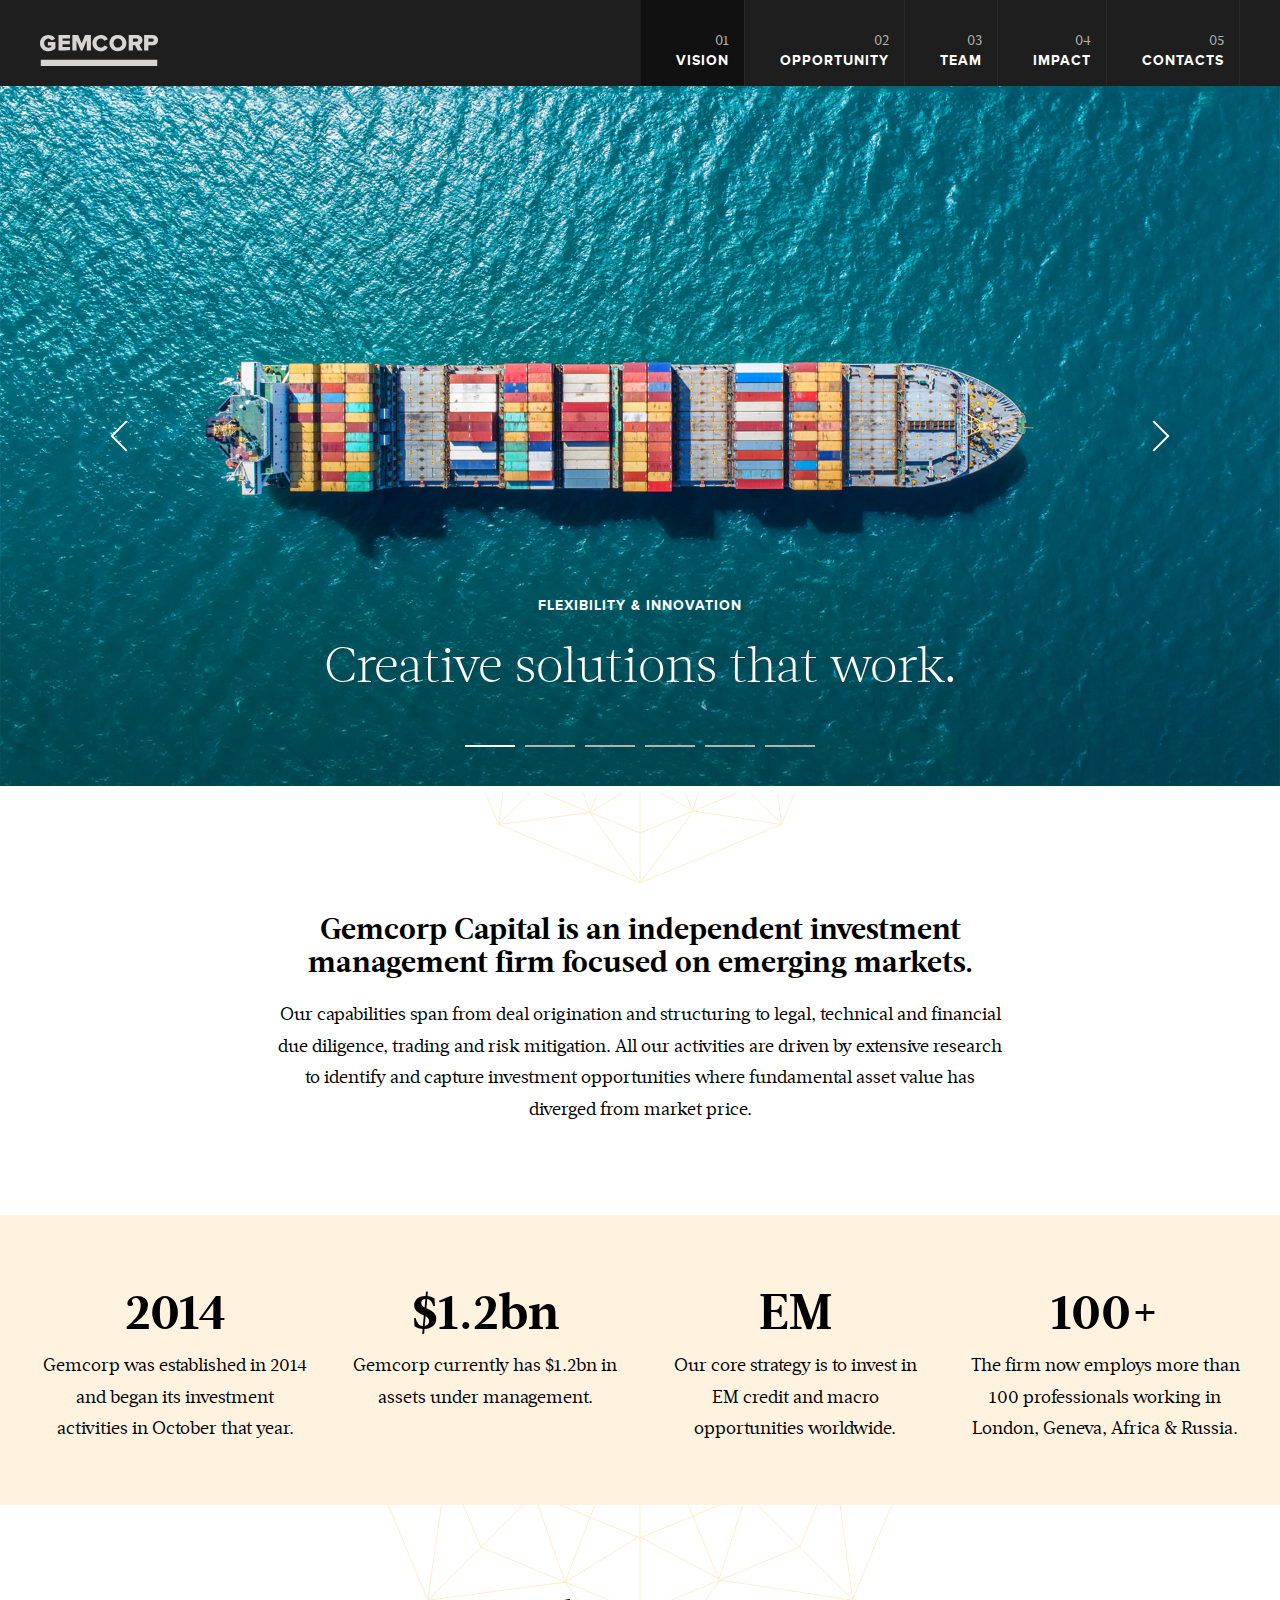
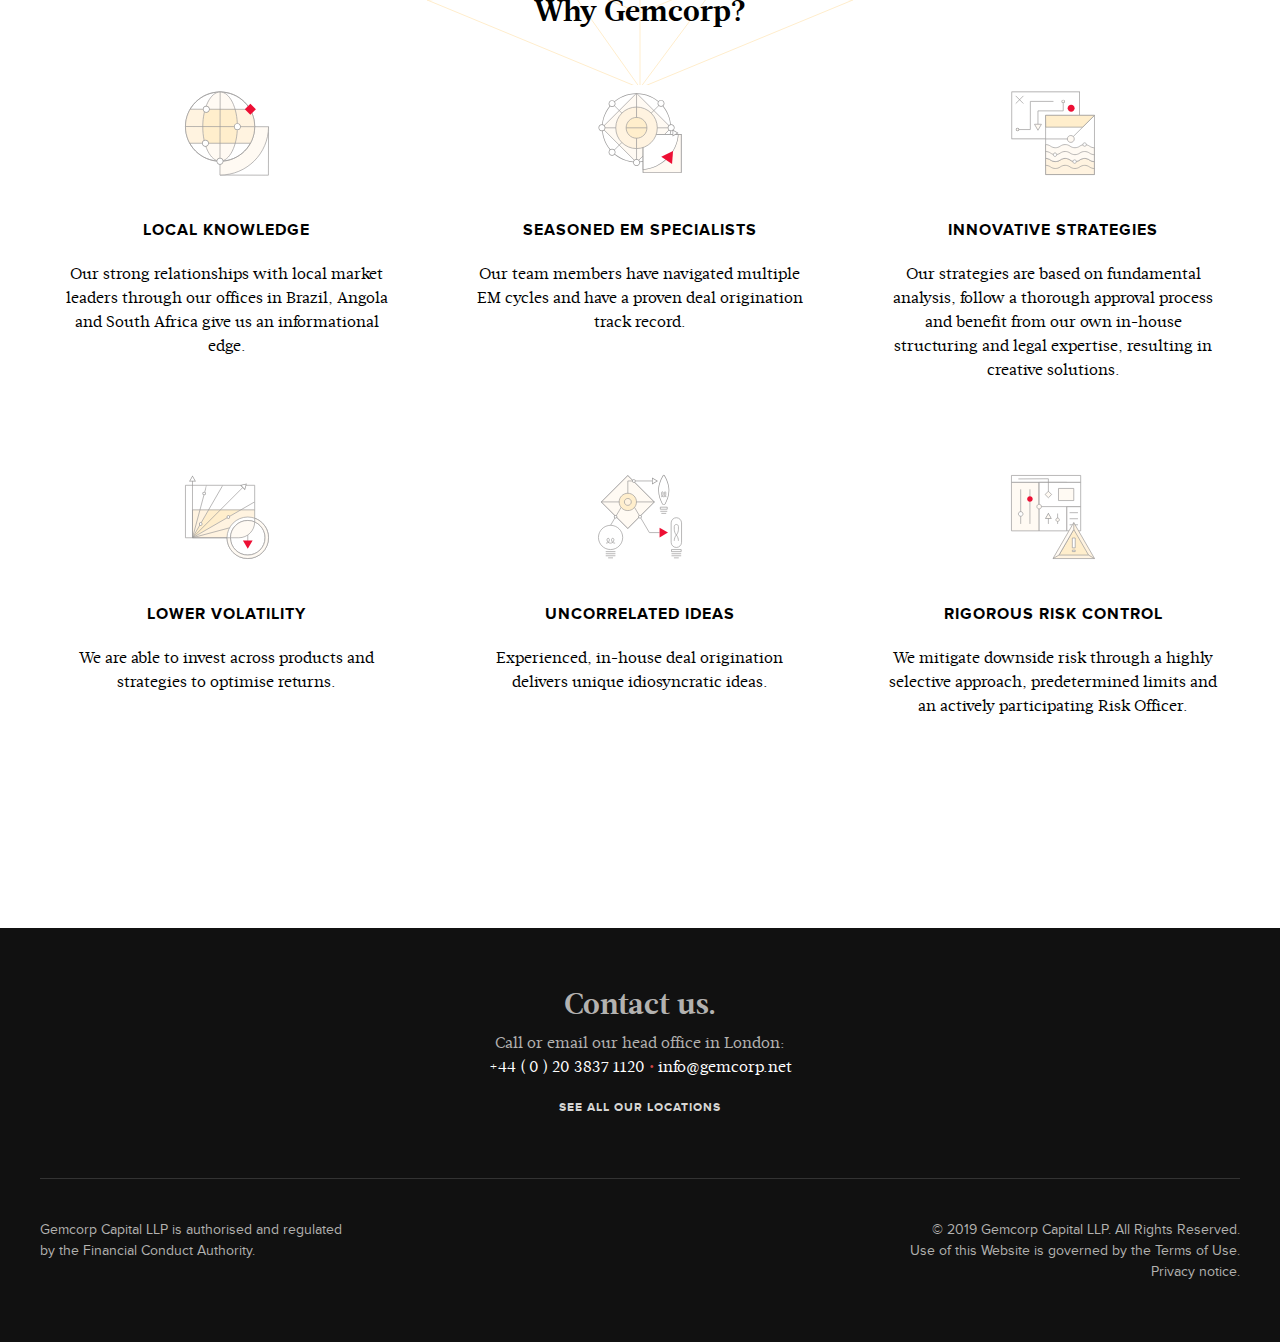
==== www.gemcorp.net/index.html @ d08d04aa "first commit" ====
<!doctype html>
<html lang="en">

<!-- Mirrored from www.gemcorp.net/ by HTTrack Website Copier/3.x [XR&CO'2014], Sun, 23 Jun 2019 07:29:40 GMT -->
<!-- Added by HTTrack --><meta http-equiv="content-type" content="text/html;charset=UTF-8" /><!-- /Added by HTTrack -->
<head>
    <meta charset="UTF-8">
    <title>Gemcorp</title>
    <meta name="viewport"
          content="width=device-width, user-scalable=no, initial-scale=1.0, maximum-scale=1.0, minimum-scale=1.0">
    <meta name="twitter:card" content="summary_large_image">

    <meta name="twitter:title" content="Gemcorp">
    <meta property="og:title" content="Gemcorp">

    <meta name="twitter:description" content="Gemcorp Capital is an independent investment management firm focused on emerging markets.">
    <meta property="og:description" content="Gemcorp Capital is an independent investment management firm focused on emerging markets.">

    <meta name="twitter:image" content="files/Home-Flexibility3855.jpg?b0a4ceab73">
    <meta property="og:image" content="files/Home-Flexibility3855.jpg?b0a4ceab73">
    <link rel="stylesheet" href="theme/gemcorp/css/style1dc7.css?c89c39426e">
	<meta name="generator" content="Bolt">
	<link rel="canonical" href="index.html">
</head>


<body>
<div class="page">

    <header class="header-main">
        <div class="header_content">
            <div class="container container-header_inner">
        
                <div class="holder-header-branding">
                    <a href="index.html" class="header_logo">
                        <img src="theme/gemcorp/img/logoeb27.svg?1e8d839521" alt="" width="118" height="31">
                    </a>
                    <div id="holder-nav-toggle" class="holder-nav-toggle">
                        <div class="mobile-toggle-bar"></div>
                    </div>
                </div>
        
                <div class="holder-header_nav">
                    <nav class="header_nav" role="navigation" >
                        <ul class="header_nav_list">
    		<li class="header_nav_item active"><a href="index.html" title="" class="header_nav_link"><span class="header_nav_page">Vision</span><span class="header_nav_count">01</span></a></li>        		<li class="header_nav_item"><a href="opportunity.html" title="" class="header_nav_link"><span class="header_nav_page">Opportunity</span><span class="header_nav_count">02</span></a></li>        		<li class="header_nav_item"><a href="team.html" title="" class="header_nav_link"><span class="header_nav_page">Team</span><span class="header_nav_count">03</span></a></li>        		<li class="header_nav_item"><a href="impact.html" title="" class="header_nav_link"><span class="header_nav_page">Impact</span><span class="header_nav_count">04</span></a></li>        		<li class="header_nav_item"><a href="contacts.html" title="" class="header_nav_link"><span class="header_nav_page">Contacts</span><span class="header_nav_count">05</span></a></li>    </ul>
                    </nav>
                    <div class="mt-40 pb-40 hidden-md-up">
                        <p class="color-grey text-center">Call or email our head office in London:</p>
                        <p class="color-white text-center">+44 ( 0 ) 20 3837 1120
                            <span class="color-red"> • </span>info&#x40;gemcorp.net</p>
                    </div>
                </div>
        
            </div>
        </div>
    </header>

	<div id="hero-slider" class="hero-slider">
		<div class="hero-slides">
					<div class="hero-image hero-slide">
				<div class="hero_background" style="background-image:url('files/Home-Flexibility3855.jpg?b0a4ceab73');"></div>
				<div class="hero_content">
					<div class="hero_subtitle">Flexibility &amp; Innovation</div>
					<div class="h1 hero_title">Creative solutions that work.</div>
				</div>
			</div>
					<div class="hero-image hero-slide">
				<div class="hero_background" style="background-image:url('files/Home-Partnerships4c11.jpg?fcb3baf822');"></div>
				<div class="hero_content">
					<div class="hero_subtitle">Long-term partnerships</div>
					<div class="h1 hero_title">Our partners are on the map, because we drew it together.</div>
				</div>
			</div>
					<div class="hero-image hero-slide">
				<div class="hero_background" style="background-image:url('files/Home-LocalIntelligence55d2.jpg?bdca08099a');"></div>
				<div class="hero_content">
					<div class="hero_subtitle">Deep local intelligence</div>
					<div class="h1 hero_title">Market nuances?<br>We see the full palette.</div>
				</div>
			</div>
					<div class="hero-image hero-slide">
				<div class="hero_background" style="background-image:url('files/Home-RiskControl062e.jpg?21e1aa6847');"></div>
				<div class="hero_content">
					<div class="hero_subtitle">Rigorous risk control</div>
					<div class="h1 hero_title">Smart. Quick. Action.</div>
				</div>
			</div>
					<div class="hero-image hero-slide">
				<div class="hero_background" style="background-image:url('files/Home-IdeaOriginatione3d7.jpg?2c0b96591c');"></div>
				<div class="hero_content">
					<div class="hero_subtitle">Idea origination</div>
					<div class="h1 hero_title">A single source of <span class="nowrap">uncorrelated opportunities.</span></div>
				</div>
			</div>
					<div class="hero-image hero-slide">
				<div class="hero_background" style="background-image:url('files/Home-LowerVolatility5ff7.jpg?2203bb3244');"></div>
				<div class="hero_content">
					<div class="hero_subtitle">Lower volatility</div>
					<div class="h1 hero_title">A stable foundation <span class="nowrap">for intelligent risks.</span></div>
				</div>
			</div>
				</div>

		<div class="hero-slider-arrow arrow-prev">
			<svg width="18" height="32" xmlns="http://www.w3.org/2000/svg">
				<path d="M3.272 16L17.414 1.858 16 .444 1.15 15.293.445 16 16 31.556l1.414-1.414L3.272 16z" fill-rule="nonzero"
				      fill="#FFF"></path>
			</svg>
		</div>
		<div class="hero-slider-arrow arrow-next">
			<svg width="18" height="32" xmlns="http://www.w3.org/2000/svg">
				<path d="M14.728 16L.586 30.142 2 31.556l14.85-14.849.706-.707L2 .444.586 1.858 14.728 16z" fill-rule="nonzero"
				      fill="#FFF"></path>
			</svg>
		</div>

		<div class="hero-bullets"></div>
	</div>

	<main class="main">

		<div class="decoration decoration-top"></div>
		<div class="container-md mt-30 mt-sm-0 mb-90 mb-sm-40 text-center">
			<h2 class="mb-20">Gemcorp Capital is an independent investment management firm focused on emerging markets.</h2>
			<p class="lead">Our capabilities span from deal origination and structuring to legal, technical and financial due diligence, trading and risk mitigation. All our activities are driven by extensive research to identify and capture investment opportunities where fundamental asset value has diverged from market price.</p>
		</div>

		<div class="bg-yellow">
			<div class="container text-center pt-60 pb-60 pt-sm-40 pb-sm-40">
				<div class="row">
									<div class="col-3 col-md-6 col-sm-12 mb-sm-30">
						<span class="lead-head mb-10">2014</span>
						<p class="lead">Gemcorp was established in 2014 and began its investment activities in October that year.</p>
					</div>
									<div class="col-3 col-md-6 col-sm-12 mb-sm-30">
						<span class="lead-head mb-10">$1.2bn</span>
						<p class="lead">Gemcorp currently has $1.2bn in assets under management.</p>
					</div>
									<div class="col-3 col-md-6 col-sm-12 mb-sm-30">
						<span class="lead-head mb-10">EM</span>
						<p class="lead">Our core strategy is to invest in EM credit and macro opportunities worldwide.</p>
					</div>
									<div class="col-3 col-md-6 col-sm-12 mb-sm-30">
						<span class="lead-head mb-10">100+</span>
						<p class="lead">The firm now employs more than 100 professionals working in London, Geneva, Africa &amp; Russia.</p>
					</div>
								</div>
			</div>
		</div>

		<div class="decoration-top-large container pt-90 pt-sm-40 pb-120 pb-sm-60 text-center">
			<h2 class="mb-60">Why Gemcorp?</h2>
			<div class="js-has-mobile-slider">
				<div class="row js-mobile-slider">
									<div class="col-4 col-md-6 col-sm-12 col-card">
						<img src="files/2018-02/icon-local-knowledgef33d.svg?7dd824d41e" width="90" height="90" alt="" class="mb-40">
						<h4 class="mb-20">LOCAL KNOWLEDGE</h4>
						<p>Our strong relationships with local market leaders through our offices in Brazil, Angola and South Africa give us an informational edge.</p>
					</div>
									<div class="col-4 col-md-6 col-sm-12 col-card">
						<img src="files/2018-02/icon-specialists3eed.svg?bbc16bc49f" width="90" height="90" alt="" class="mb-40">
						<h4 class="mb-20">SEASONED EM SPECIALISTS</h4>
						<p>Our team members have navigated multiple EM cycles and have a proven deal origination track record.</p>
					</div>
									<div class="col-4 col-md-6 col-sm-12 col-card">
						<img src="files/2018-02/icon-innovative-strategies0f15.svg?a16251321c" width="90" height="90" alt="" class="mb-40">
						<h4 class="mb-20">INNOVATIVE STRATEGIES</h4>
						<p>Our strategies are based on fundamental analysis, follow a thorough approval process and benefit from our own in-house structuring and legal expertise, resulting in creative solutions.</p>
					</div>
									<div class="col-4 col-md-6 col-sm-12 col-card">
						<img src="files/2018-02/icon-volatility131b.svg?244dfc6f6d" width="90" height="90" alt="" class="mb-40">
						<h4 class="mb-20">LOWER VOLATILITY</h4>
						<p>We are able to invest across products and strategies to optimise returns.</p>
					</div>
									<div class="col-4 col-md-6 col-sm-12 col-card">
						<img src="files/2018-02/icon-uncorrelated-ideas9db5.svg?dd03503882" width="90" height="90" alt="" class="mb-40">
						<h4 class="mb-20">UNCORRELATED IDEAS</h4>
						<p>Experienced, in-house deal origination delivers unique idiosyncratic ideas.</p>
					</div>
									<div class="col-4 col-md-6 col-sm-12 col-card">
						<img src="files/2018-02/icon-risk-control032c.svg?14cc0b58cb" width="90" height="90" alt="" class="mb-40">
						<h4 class="mb-20">RIGOROUS RISK CONTROL</h4>
						<p>We mitigate downside risk through a highly selective approach, predetermined limits and an actively participating Risk Officer.</p>
					</div>
								</div>
			</div>
		</div>
	</main>

    <footer class="footer-main">
        <div class="container">
    
            <div class="text-center mb-60">
                <div class="h2 color-grey mb-10">Contact us.</div>
                <p class="color-grey">Call or email our head office in London:</p>
                <p class="mb-15">
                    <a href="tel:+44 ( 0 ) 20 3837 1120">+44 ( 0 ) 20 3837 1120</a>
                    <span class="color-red">•</span>
                    <a href='&#109;&#97;&#105;lto&#58;info&#x40;gemcorp.net'>info&#x40;gemcorp.net</a>
                                    </p>
                <a href="contacts.html" class="link-ib">See all our locations</a>
            </div>
            <hr class="mb-40">
    
            <div class="footer_cr row">
                <div class="col-6 col-sm-12 text-sm-center mb-sm-10">
                    <p>Gemcorp Capital LLP is authorised and regulated</p>
                    <p>by the Financial Conduct Authority.</p>
                </div>
                <div class="col-6 col-sm-12 text-right text-sm-center">
                    <p>© 2019 Gemcorp Capital LLP. All Rights Reserved.</p>
                    <p>Use of this Website is governed by <a href="terms.html">the Terms of Use</a>.</p>
		    <p><a href="privacy-notice.html">Privacy notice</a>.</p>
                </div>
            </div>
            
        </div>
    </footer>

</div>
<script>window.gsSettings = { disclaimerUrl: '/disclaimer' }</script>
<script src="theme/gemcorp/js/libs.min0b37.js?147826e009"></script>
<script src="theme/gemcorp/js/app.min4691.js?8bb9eaf342"></script>
</body>

<!-- Mirrored from www.gemcorp.net/ by HTTrack Website Copier/3.x [XR&CO'2014], Sun, 23 Jun 2019 07:29:53 GMT -->
</html>
---- www.gemcorp.net/theme/gemcorp/css/style1dc7.css ----
@font-face{font-family:'acta';src:url("../fonts/gemcorp/acta-bold-webfont.html") format(" woff2 "),url("../fonts/gemcorp/acta-bold-webfont.woff") format("woff");font-weight:bold;font-style:normal}@font-face{font-family:'acta';src:url("../fonts/gemcorp/acta-book-webfont.html") format(" woff2 "),url("../fonts/gemcorp/acta-book-webfont.woff") format("woff");font-weight:normal;font-style:normal}@font-face{font-family:'acta-light';src:url("../fonts/gemcorp/acta-light-webfont.html") format(" woff2 "),url("../fonts/gemcorp/acta-light-webfont.woff") format("woff");font-weight:normal;font-style:normal}@font-face{font-family:'proxima-nova';src:url("../fonts/gemcorp/proximanova-regular-webfont.html") format(" woff2 "),url("../fonts/gemcorp/proximanova-regular-webfont.woff") format("woff");font-weight:normal;font-style:normal}@font-face{font-family:'proxima-nova';src:url("../fonts/gemcorp/proximanova-bold-webfont.html") format(" woff2 "),url("../fonts/gemcorp/proximanova-bold-webfont.woff") format("woff");font-weight:bold;font-style:normal}@font-face{font-family:'acta';src:url("../fonts/gemcorp/acta-bold-webfont.html") format(" woff2 "),url("../fonts/gemcorp/acta-bold-webfont.woff") format("woff");font-weight:bold;font-style:normal}@font-face{font-family:'acta';src:url("../fonts/gemcorp/acta-book-webfont.html") format(" woff2 "),url("../fonts/gemcorp/acta-book-webfont.woff") format("woff");font-weight:normal;font-style:normal}@font-face{font-family:'acta-light';src:url("../fonts/gemcorp/acta-light-webfont.html") format(" woff2 "),url("../fonts/gemcorp/acta-light-webfont.woff") format("woff");font-weight:normal;font-style:normal}@font-face{font-family:'proxima-nova';src:url("../fonts/gemcorp/proximanova-regular-webfont.html") format(" woff2 "),url("../fonts/gemcorp/proximanova-regular-webfont.woff") format("woff");font-weight:normal;font-style:normal}@font-face{font-family:'proxima-nova';src:url("../fonts/gemcorp/proximanova-bold-webfont.html") format(" woff2 "),url("../fonts/gemcorp/proximanova-bold-webfont.woff") format("woff");font-weight:bold;font-style:normal}@font-face{font-family:'acta';src:url("../fonts/gemcorp/acta-bold-webfont.html") format(" woff2 "),url("../fonts/gemcorp/acta-bold-webfont.woff") format("woff");font-weight:bold;font-style:normal}@font-face{font-family:'acta';src:url("../fonts/gemcorp/acta-book-webfont.html") format(" woff2 "),url("../fonts/gemcorp/acta-book-webfont.woff") format("woff");font-weight:normal;font-style:normal}@font-face{font-family:'acta-light';src:url("../fonts/gemcorp/acta-light-webfont.html") format(" woff2 "),url("../fonts/gemcorp/acta-light-webfont.woff") format("woff");font-weight:normal;font-style:normal}@font-face{font-family:'proxima-nova';src:url("../fonts/gemcorp/proximanova-regular-webfont.html") format(" woff2 "),url("../fonts/gemcorp/proximanova-regular-webfont.woff") format("woff");font-weight:normal;font-style:normal}@font-face{font-family:'proxima-nova';src:url("../fonts/gemcorp/proximanova-bold-webfont.html") format(" woff2 "),url("../fonts/gemcorp/proximanova-bold-webfont.woff") format("woff");font-weight:bold;font-style:normal}html,body,div,span,object,iframe,h1,h2,h3,h4,h5,h6,p,blockquote,pre,a,em,img,q,s,samp,small,strike,strong,b,u,i,center,dl,dt,dd,ol,ul,li,fieldset,form,label,legend,table,caption,tbody,tfoot,thead,tr,th,td,article,aside,canvas,details,embed,figure,figcaption,footer,header,menu,nav,section,mark,audio,video{margin:0;padding:0;border:0;font-size:100%;font:inherit;vertical-align:baseline}article,aside,details,figcaption,figure,footer,header,menu,nav,section{display:block}audio,canvas,progress,video{display:inline-block;vertical-align:baseline}body{line-height:1.5}ol,ul{list-style:none}img{border:0}svg:not(:root){overflow:hidden}button,input,optgroup,select,textarea{color:inherit;font:inherit;margin:0}button,select{text-transform:none}button,input[type="button"],input[type="reset"],input[type="submit"]{-webkit-appearance:button;cursor:pointer}button[disabled],input[disabled]{cursor:default}input[type="checkbox"],input[type="radio"]{-webkit-box-sizing:border-box;box-sizing:border-box;padding:0}textarea{overflow:auto}blockquote,q{quotes:none}blockquote:before,blockquote:after,q:before,q:after{content:'';content:none}table{border-collapse:collapse;border-spacing:0}@font-face{font-family:'font-awesome';src:url(../fonts/font-awesome/font-awesome_customa572.html?10789488);src:url(../fonts/font-awesome/font-awesome_customa572.html?10789488#iefix) format("embedded-opentype"),url(../fonts/font-awesome/font-awesome_customa572-2.html?10789488) format("woff2"),url(../fonts/font-awesome/font-awesome_customa572-3.html?10789488) format("woff"),url(../fonts/font-awesome/font-awesome_customa572-4.html?10789488) format("truetype"),url(../fonts/font-awesome/font-awesome_customa572-5.html?10789488#font-awesome_custom) format("svg");font-weight:normal;font-style:normal}[class^="icon-"]:before,[class*=" icon-"]:before{font-family:"font-awesome";font-style:normal;font-weight:normal;speak:none;display:inline-block;text-decoration:inherit;width:1em;margin-right:.2em;text-align:center;font-variant:normal;text-transform:none;line-height:1em;margin-left:.2em;-webkit-font-smoothing:antialiased;-moz-osx-font-smoothing:grayscale}.icon-mail:before{content:'\e800'}.icon-heart:before{content:'\e801'}.icon-heart-empty:before{content:'\e802'}.icon-phone:before{content:'\e803'}.icon-calendar:before{content:'\e804'}.icon-volume-down:before{content:'\e805'}.icon-volume-up:before{content:'\e806'}.icon-volume-off:before{content:'\e807'}.icon-phone-squared:before{content:'\f098'}.icon-twitter:before{content:'\f099'}.icon-facebook:before{content:'\f09a'}.icon-rss:before{content:'\f09e'}.icon-pinterest-circled:before{content:'\f0d2'}.icon-pinterest-squared:before{content:'\f0d3'}.icon-gplus-squared:before{content:'\f0d4'}.icon-gplus:before{content:'\f0d5'}.icon-mail-alt:before{content:'\f0e0'}.icon-linkedin:before{content:'\f0e1'}.icon-github:before{content:'\f113'}.icon-rss-squared:before{content:'\f143'}.icon-youtube-squared:before{content:'\f166'}.icon-youtube:before{content:'\f167'}.icon-youtube-play:before{content:'\f16a'}.icon-dropbox:before{content:'\f16b'}.icon-instagram:before{content:'\f16d'}.icon-flickr:before{content:'\f16e'}.icon-tumblr:before{content:'\f173'}.icon-tumblr-squared:before{content:'\f174'}.icon-apple:before{content:'\f179'}.icon-dribbble:before{content:'\f17d'}.icon-skype:before{content:'\f17e'}.icon-foursquare:before{content:'\f180'}.icon-mail-squared:before{content:'\f199'}.icon-google:before{content:'\f1a0'}.icon-digg:before{content:'\f1a6'}.icon-behance:before{content:'\f1b4'}.icon-behance-squared:before{content:'\f1b5'}.icon-jsfiddle:before{content:'\f1cc'}.icon-git-squared:before{content:'\f1d2'}.icon-git:before{content:'\f1d3'}.icon-share:before{content:'\f1e0'}.icon-lastfm:before{content:'\f202'}.icon-lastfm-squared:before{content:'\f203'}.icon-facebook-official:before{content:'\f230'}.icon-pinterest:before{content:'\f231'}.icon-tripadvisor:before{content:'\f262'}.icon-snapchat:before{content:'\f2ab'}.icon-snapchat-ghost:before{content:'\f2ac'}.icon-snapchat-square:before{content:'\f2ad'}.icon-twitter-squared:before{content:'\f304'}.icon-facebook-squared:before{content:'\f308'}.icon-linkedin-squared:before{content:'\f30c'}body,html{font-family:"acta",serif;text-rendering:optimizeLegibility !important;-webkit-font-smoothing:antialiased !important;text-shadow:1px 1px 1px rgba(0,0,0,0.004)}html{-ms-overflow-style:scrollbar;-webkit-box-sizing:border-box;box-sizing:border-box;-ms-text-size-adjust:100%;-webkit-text-size-adjust:100%}html *,html *::before,html *::after{-webkit-box-sizing:inherit;box-sizing:inherit}body{-webkit-overflow-scrolling:touch}body.js-no-scroll{overflow:hidden;-webkit-overflow-scrolling:auto}h1,.h1,h2,.h2,h3,.h3,h4,h5,h6{margin-top:0}h2,.h2{font-family:"acta",serif;font-weight:bold;font-size:30px;line-height:1.1}h4,.h4{font-family:"proxima-nova",sans-serif;font-weight:bold;text-transform:uppercase;font-size:16px;margin-bottom:20px;letter-spacing:1px}p{margin-top:0}.lead{font-size:18px;line-height:1.75em}.lead-head{font-size:50px;font-family:"acta",serif;font-weight:bold}a{text-decoration:none;background-color:transparent;color:inherit}a:active,a:hover{outline:none}a:focus{outline:thin dotted;outline:5px auto -webkit-focus-ring-color;outline-offset:2px}hr{display:block;width:100%;height:1px;border:0;background-color:#333333}hr.hr-light{background-color:#EEEEEE}img{border:0;vertical-align:middle;max-width:100%;height:auto}.image-center{display:block;margin:0 auto}strong,.strong,b{font-weight:bold}.fade{opacity:0;-webkit-transition:opacity .15s linear;transition:opacity .15s linear}.fade.show{opacity:1}.text-left{text-align:left !important}.text-right{text-align:right !important}.text-center{text-align:center !important}.font-acta{font-family:"acta",serif}.font-acta-light{font-family:"acta-light",serif}.font-proxima-nova{font-family:"proxima-nova",sans-serif}.nowrap{white-space:nowrap}.color-white{color:#fff}.bg-white{background-color:#fff}.color-black{color:#111}.bg-black{background-color:#111}.color-red{color:#D44646}.bg-red{background-color:#D44646}.color-grey{color:#B3B2B0}.bg-grey{background-color:#B3B2B0}.color-yellow{color:#FFF3E0}.bg-yellow{background-color:#FFF3E0}.mt-0{margin-top:0px}.mb-0{margin-bottom:0px}.pt-0{padding-top:0px}.pb-0{padding-bottom:0px}.mt-5{margin-top:5px}.mb-5{margin-bottom:5px}.pt-5{padding-top:5px}.pb-5{padding-bottom:5px}.mt-10{margin-top:10px}.mb-10{margin-bottom:10px}.pt-10{padding-top:10px}.pb-10{padding-bottom:10px}.mt-15{margin-top:15px}.mb-15{margin-bottom:15px}.pt-15{padding-top:15px}.pb-15{padding-bottom:15px}.mt-20{margin-top:20px}.mb-20{margin-bottom:20px}.pt-20{padding-top:20px}.pb-20{padding-bottom:20px}.mt-30{margin-top:30px}.mb-30{margin-bottom:30px}.pt-30{padding-top:30px}.pb-30{padding-bottom:30px}.mt-40{margin-top:40px}.mb-40{margin-bottom:40px}.pt-40{padding-top:40px}.pb-40{padding-bottom:40px}.mt-50{margin-top:50px}.mb-50{margin-bottom:50px}.pt-50{padding-top:50px}.pb-50{padding-bottom:50px}.mt-60{margin-top:60px}.mb-60{margin-bottom:60px}.pt-60{padding-top:60px}.pb-60{padding-bottom:60px}.mt-90{margin-top:90px}.mb-90{margin-bottom:90px}.pt-90{padding-top:90px}.pb-90{padding-bottom:90px}.mt-100{margin-top:100px}.mb-100{margin-bottom:100px}.pt-100{padding-top:100px}.pb-100{padding-bottom:100px}.mt-120{margin-top:120px}.mb-120{margin-bottom:120px}.pt-120{padding-top:120px}.pb-120{padding-bottom:120px}.clearfix:before,.clearfix:after{content:" ";display:table}.clearfix:after{clear:both}.container{position:relative;width:100%;max-width:1240px;margin-left:auto;margin-right:auto;padding-right:20px;padding-left:20px}.center-sm{width:100%;max-width:540px;margin-left:auto;margin-right:auto}.container-sm{position:relative;width:100%;max-width:540px;margin-left:auto;margin-right:auto;padding-right:20px;padding-left:20px}.center-md{width:100%;max-width:770px;margin-left:auto;margin-right:auto}.container-md{position:relative;width:100%;max-width:770px;margin-left:auto;margin-right:auto;padding-right:20px;padding-left:20px}.center-lg{width:100%;max-width:992px;margin-left:auto;margin-right:auto}.container-lg{position:relative;width:100%;max-width:992px;margin-left:auto;margin-right:auto;padding-right:20px;padding-left:20px}.center-xl{width:100%;max-width:1240px;margin-left:auto;margin-right:auto}.container-xl{position:relative;width:100%;max-width:1240px;margin-left:auto;margin-right:auto;padding-right:20px;padding-left:20px}.row{display:-webkit-box;display:-ms-flexbox;display:flex;-ms-flex-wrap:wrap;flex-wrap:wrap;margin-right:-20px;margin-left:-20px}.no-gutters{margin-right:0;margin-left:0}.no-gutters>.col,.no-gutters>[class*="col-"]{padding-right:0;padding-left:0}.col-1{position:relative;width:100%;min-height:1px;padding-right:20px;padding-left:20px}.col-2{position:relative;width:100%;min-height:1px;padding-right:20px;padding-left:20px}.col-3{position:relative;width:100%;min-height:1px;padding-right:20px;padding-left:20px}.col-4{position:relative;width:100%;min-height:1px;padding-right:20px;padding-left:20px}.col-5{position:relative;width:100%;min-height:1px;padding-right:20px;padding-left:20px}.col-6{position:relative;width:100%;min-height:1px;padding-right:20px;padding-left:20px}.col-7{position:relative;width:100%;min-height:1px;padding-right:20px;padding-left:20px}.col-8{position:relative;width:100%;min-height:1px;padding-right:20px;padding-left:20px}.col-9{position:relative;width:100%;min-height:1px;padding-right:20px;padding-left:20px}.col-10{position:relative;width:100%;min-height:1px;padding-right:20px;padding-left:20px}.col-11{position:relative;width:100%;min-height:1px;padding-right:20px;padding-left:20px}.col-12{position:relative;width:100%;min-height:1px;padding-right:20px;padding-left:20px}.col{position:relative;width:100%;min-height:1px;padding-right:20px;padding-left:20px}col{-ms-flex-preferred-size:0;flex-basis:0;-webkit-box-flex:1;-ms-flex-positive:1;flex-grow:1;max-width:100%}.col-auto{-webkit-box-flex:0;-ms-flex:0 0 auto;flex:0 0 auto;width:auto}.col-1{-webkit-box-flex:0;-ms-flex:0 0 8.3333333333%;flex:0 0 8.3333333333%;max-width:8.3333333333%}.col-2{-webkit-box-flex:0;-ms-flex:0 0 16.6666666667%;flex:0 0 16.6666666667%;max-width:16.6666666667%}.col-3{-webkit-box-flex:0;-ms-flex:0 0 25%;flex:0 0 25%;max-width:25%}.col-4{-webkit-box-flex:0;-ms-flex:0 0 33.3333333333%;flex:0 0 33.3333333333%;max-width:33.3333333333%}.col-5{-webkit-box-flex:0;-ms-flex:0 0 41.6666666667%;flex:0 0 41.6666666667%;max-width:41.6666666667%}.col-6{-webkit-box-flex:0;-ms-flex:0 0 50%;flex:0 0 50%;max-width:50%}.col-7{-webkit-box-flex:0;-ms-flex:0 0 58.3333333333%;flex:0 0 58.3333333333%;max-width:58.3333333333%}.col-8{-webkit-box-flex:0;-ms-flex:0 0 66.6666666667%;flex:0 0 66.6666666667%;max-width:66.6666666667%}.col-9{-webkit-box-flex:0;-ms-flex:0 0 75%;flex:0 0 75%;max-width:75%}.col-10{-webkit-box-flex:0;-ms-flex:0 0 83.3333333333%;flex:0 0 83.3333333333%;max-width:83.3333333333%}.col-11{-webkit-box-flex:0;-ms-flex:0 0 91.6666666667%;flex:0 0 91.6666666667%;max-width:91.6666666667%}.col-12{-webkit-box-flex:0;-ms-flex:0 0 100%;flex:0 0 100%;max-width:100%}.pull-0{right:auto}.pull-1{right:8.3333333333%}.pull-2{right:16.6666666667%}.pull-3{right:25%}.pull-4{right:33.3333333333%}.pull-5{right:41.6666666667%}.pull-6{right:50%}.pull-7{right:58.3333333333%}.pull-8{right:66.6666666667%}.pull-9{right:75%}.pull-10{right:83.3333333333%}.pull-11{right:91.6666666667%}.pull-12{right:100%}.push-0{left:auto}.push-1{left:8.3333333333%}.push-2{left:16.6666666667%}.push-3{left:25%}.push-4{left:33.3333333333%}.push-5{left:41.6666666667%}.push-6{left:50%}.push-7{left:58.3333333333%}.push-8{left:66.6666666667%}.push-9{left:75%}.push-10{left:83.3333333333%}.push-11{left:91.6666666667%}.push-12{left:100%}.offset-1{margin-left:8.3333333333%}.offset-2{margin-left:16.6666666667%}.offset-3{margin-left:25%}.offset-4{margin-left:33.3333333333%}.offset-5{margin-left:41.6666666667%}.offset-6{margin-left:50%}.offset-7{margin-left:58.3333333333%}.offset-8{margin-left:66.6666666667%}.offset-9{margin-left:75%}.offset-10{margin-left:83.3333333333%}.offset-11{margin-left:91.6666666667%}.header-main{position:relative;background-color:rgba(29,29,29,0.95)}.header_content{position:relative;z-index:100;background-color:rgba(29,29,29,0.95)}.container-header_inner{display:-webkit-box;display:-ms-flexbox;display:flex;-webkit-box-align:end;-ms-flex-align:end;align-items:flex-end;-webkit-box-pack:justify;-ms-flex-pack:justify;justify-content:space-between}.header_logo{display:inline-block;padding-bottom:20px;-ms-flex-negative:0;flex-shrink:0}.header_nav_list{list-style:none;display:-webkit-box;display:-ms-flexbox;display:flex}.header_nav_item{display:inline-block;font-size:14px;text-transform:uppercase;-webkit-transition:all .3s;transition:all .3s;border-left:1px solid rgba(255,255,255,0.05)}.header_nav_item:last-child{border-right:1px solid rgba(255,255,255,0.05)}.header_nav_item.active{background-color:#111}.header_nav_item:hover,.header_nav_item:focus{outline:none;background-color:#111}.header_nav_link{display:inline-block;position:relative;padding:50px 15px 15px 35px}.header_nav_page{display:inline-block;color:#fff;font-family:"proxima-nova",sans-serif;font-weight:bold;letter-spacing:1px}.header_nav_count{display:inline-block;font-family:"acta",serif;color:#B3B2B0;position:absolute;right:15px;top:30px}.holder-nav-toggle{display:none}.main{overflow-x:hidden}.footer-main{background-color:#111;color:#fff;padding-top:60px;padding-bottom:60px}.footer_cr{font-family:"proxima-nova",sans-serif;font-size:14px;color:#B3B2B0}.js-no-scroll{overflow:hidden}.js-hidden{display:none !important}.link-ib{display:inline-block;font-family:"proxima-nova",sans-serif;text-transform:uppercase;font-weight:bold;font-size:12px;color:#D6D5D3;-webkit-transition:all .4s;transition:all .4s;letter-spacing:1px}.link-ib.ib-dark{color:#1D1D1D}.link-ib.ib-dark:hover{color:#000}.link-ib:hover{color:#bdbcb9}.link-bb{display:inline-block;font-family:"proxima-nova",sans-serif;text-transform:uppercase;font-weight:bold;font-size:14px;color:#1D1D1D;-webkit-transition:all .4s;transition:all .4s;border-bottom:2px solid #1D1D1D}.link-bb:hover{color:#000}.toggle a{display:inline-block;font-family:"proxima-nova",sans-serif;text-transform:uppercase;font-weight:bold;font-size:14px;color:#1D1D1D;-webkit-transition:all .4s;transition:all .4s}.hero-image{position:relative}.hero_background{min-height:700px;width:100%;height:100%;z-index:0;background-repeat:no-repeat;background-position:0 50%;background-size:cover}.hero_content{position:relative;width:100%;max-width:860px;margin-left:auto;margin-right:auto;padding-right:20px;padding-left:20px;text-align:center;position:absolute;bottom:90px;left:50%;-webkit-transform:translateX(-50%);transform:translateX(-50%)}.hero_subtitle{font-family:"proxima-nova",sans-serif;font-weight:bold;font-size:14px;text-transform:uppercase;color:#fff;margin-bottom:20px;letter-spacing:1px}.hero_title{color:#fffaf0;font-size:50px;font-family:"acta-light",serif;line-height:1.2}.hero-slider{position:relative;overflow:hidden}.hero-slides{position:relative}.hero-slider-arrow{position:absolute;top:50%;cursor:pointer;padding:20px;margin-top:-40px;-webkit-transition:all .3s;transition:all .3s}.hero-slider-arrow.arrow-prev{left:7%}.hero-slider-arrow.arrow-next{right:7%}.hero-slider-arrow.hidden{opacity:0;visibility:hidden}.hero-bullets{position:absolute;z-index:1;bottom:30px;width:100%;text-align:center}.hero-bullet{position:relative;display:inline-block;width:50px;height:20px;cursor:pointer;margin-right:10px}.hero-bullet:last-child{margin-right:0}.hero-bullet:before{content:'';position:absolute;top:9px;left:0;width:0;height:2px;background-color:#fff;z-index:1;-webkit-transition:all 0s;transition:all 0s}.hero-bullet:after{content:'';position:absolute;top:9px;left:0;width:100%;height:2px;background-color:#B3B2B0;-webkit-transition:all .3s;transition:all .3s}.hero-bullet.active:before{width:100%;-webkit-transition:all 5s;transition:all 5s;-webkit-transition-timing-function:cubic-bezier(0.42, 0, 0.58, 1);transition-timing-function:cubic-bezier(0.42, 0, 0.58, 1)}.js-no-autoplay .hero-bullet.active:before{-webkit-transition:all 0s !important;transition:all 0s !important}.decoration-top{position:relative;width:100%;max-width:500px;margin-left:auto;margin-right:auto;padding-right:20px;padding-left:20px;overflow:hidden;height:90px;background-image:url(../img/decoration-desktop.svg);background-repeat:no-repeat;background-position:50% 100%;margin-bottom:30px}.decoration-top-large{background-image:url(../img/decoration-large-top.svg);background-repeat:no-repeat;background-position:center -50px;background-size:546px 230px}.col-card{text-align:center;margin-bottom:90px}.col-card img,.col-card svg{margin-bottom:40px}.col-card h4,.col-card p{width:100%;max-width:90%;margin-left:auto;margin-right:auto}.col-investment-strategy{margin-bottom:60px}.row-chess{padding-top:40px;margin-bottom:40px;border-top:1px solid #EEEEEE}.chess-image{overflow:visible;-ms-flex-item-align:start;align-self:flex-start}.chess-image:after{content:'';display:block;position:absolute;top:0;left:-30px;width:100%;height:100%;z-index:-1;background-image:url(../img/decoration-chess-card.svg);background-repeat:no-repeat;background-position:0 50%}.chess-dec{position:absolute;left:20px;bottom:0;width:100px;height:10px;background-color:#FFF3E0;z-index:-1}.chess-dec.chess-dec-right{left:auto;right:20px}.chess-image-last{-webkit-box-ordinal-group:3;-ms-flex-order:2;order:2}.chess-image-last:after{left:auto;right:-30px;background-position:center right}.js-has-mobile-slider{position:relative}.mobile-slider-arrow{width:20px;height:30px;position:absolute;top:20px;cursor:pointer;background-size:13px 23px;background-repeat:no-repeat;z-index:1}.mobile-slider-arrow.arrow-left{left:0;background-image:url(../img/arrow-small-left.svg);background-position:left center}.mobile-slider-arrow.arrow-right{right:0;background-image:url(../img/arrow-small-right.svg);background-position:right center}.mobile-slider-dots{text-align:center}.mobile-slider-dot{display:inline-block;width:20px;height:2px;background-color:rgba(179,178,176,0.7);margin-right:10px;-webkit-transition:background-color .3s;transition:background-color .3s}.mobile-slider-dot:last-child{margin-right:0}.mobile-slider-dot.active{background-color:#B3B2B0}.team-position{font-size:12px;font-family:"proxima-nova",sans-serif;text-transform:uppercase;letter-spacing:1px}@-webkit-keyframes animate-hand-00{from{-webkit-transform:rotate(-180deg);transform:rotate(-180deg)}to{-webkit-transform:rotate(178deg);transform:rotate(178deg)}}@keyframes animate-hand-00{from{-webkit-transform:rotate(-180deg);transform:rotate(-180deg)}to{-webkit-transform:rotate(178deg);transform:rotate(178deg)}}@-webkit-keyframes animate-hour-hand-00{from{-webkit-transform:rotate(-180deg);transform:rotate(-180deg)}to{-webkit-transform:rotate(178deg);transform:rotate(178deg)}}@keyframes animate-hour-hand-00{from{-webkit-transform:rotate(-180deg);transform:rotate(-180deg)}to{-webkit-transform:rotate(178deg);transform:rotate(178deg)}}.sh-00{-webkit-animation:animate-hand-00 60s linear infinite;animation:animate-hand-00 60s linear infinite}.mh-00{-webkit-animation:animate-hand-00 3600s linear infinite;animation:animate-hand-00 3600s linear infinite}.hh-00{-webkit-animation:animate-hour-hand-00 86400s linear infinite;animation:animate-hour-hand-00 86400s linear infinite}@-webkit-keyframes animate-hand-01{from{-webkit-transform:rotate(-174deg);transform:rotate(-174deg)}to{-webkit-transform:rotate(186deg);transform:rotate(186deg)}}@keyframes animate-hand-01{from{-webkit-transform:rotate(-174deg);transform:rotate(-174deg)}to{-webkit-transform:rotate(186deg);transform:rotate(186deg)}}@-webkit-keyframes animate-hour-hand-01{from{-webkit-transform:rotate(-150deg);transform:rotate(-150deg)}to{-webkit-transform:rotate(205deg);transform:rotate(205deg)}}@keyframes animate-hour-hand-01{from{-webkit-transform:rotate(-150deg);transform:rotate(-150deg)}to{-webkit-transform:rotate(205deg);transform:rotate(205deg)}}.sh-01{-webkit-animation:animate-hand-01 60s linear infinite;animation:animate-hand-01 60s linear infinite}.mh-01{-webkit-animation:animate-hand-01 3600s linear infinite;animation:animate-hand-01 3600s linear infinite}.hh-01{-webkit-animation:animate-hour-hand-01 86400s linear infinite;animation:animate-hour-hand-01 86400s linear infinite}@-webkit-keyframes animate-hand-02{from{-webkit-transform:rotate(-168deg);transform:rotate(-168deg)}to{-webkit-transform:rotate(192deg);transform:rotate(192deg)}}@keyframes animate-hand-02{from{-webkit-transform:rotate(-168deg);transform:rotate(-168deg)}to{-webkit-transform:rotate(192deg);transform:rotate(192deg)}}@-webkit-keyframes animate-hour-hand-02{from{-webkit-transform:rotate(-120deg);transform:rotate(-120deg)}to{-webkit-transform:rotate(235deg);transform:rotate(235deg)}}@keyframes animate-hour-hand-02{from{-webkit-transform:rotate(-120deg);transform:rotate(-120deg)}to{-webkit-transform:rotate(235deg);transform:rotate(235deg)}}.sh-02{-webkit-animation:animate-hand-02 60s linear infinite;animation:animate-hand-02 60s linear infinite}.mh-02{-webkit-animation:animate-hand-02 3600s linear infinite;animation:animate-hand-02 3600s linear infinite}.hh-02{-webkit-animation:animate-hour-hand-02 86400s linear infinite;animation:animate-hour-hand-02 86400s linear infinite}@-webkit-keyframes animate-hand-03{from{-webkit-transform:rotate(-162deg);transform:rotate(-162deg)}to{-webkit-transform:rotate(198deg);transform:rotate(198deg)}}@keyframes animate-hand-03{from{-webkit-transform:rotate(-162deg);transform:rotate(-162deg)}to{-webkit-transform:rotate(198deg);transform:rotate(198deg)}}@-webkit-keyframes animate-hour-hand-03{from{-webkit-transform:rotate(-90deg);transform:rotate(-90deg)}to{-webkit-transform:rotate(268deg);transform:rotate(268deg)}}@keyframes animate-hour-hand-03{from{-webkit-transform:rotate(-90deg);transform:rotate(-90deg)}to{-webkit-transform:rotate(268deg);transform:rotate(268deg)}}.sh-03{-webkit-animation:animate-hand-03 60s linear infinite;animation:animate-hand-03 60s linear infinite}.mh-03{-webkit-animation:animate-hand-03 3600s linear infinite;animation:animate-hand-03 3600s linear infinite}.hh-03{-webkit-animation:animate-hour-hand-03 86400s linear infinite;animation:animate-hour-hand-03 86400s linear infinite}@-webkit-keyframes animate-hand-04{from{-webkit-transform:rotate(-156deg);transform:rotate(-156deg)}to{-webkit-transform:rotate(22deg);transform:rotate(22deg)}}@keyframes animate-hand-04{from{-webkit-transform:rotate(-156deg);transform:rotate(-156deg)}to{-webkit-transform:rotate(22deg);transform:rotate(22deg)}}@-webkit-keyframes animate-hour-hand-04{from{-webkit-transform:rotate(-60deg);transform:rotate(-60deg)}to{-webkit-transform:rotate(298deg);transform:rotate(298deg)}}@keyframes animate-hour-hand-04{from{-webkit-transform:rotate(-60deg);transform:rotate(-60deg)}to{-webkit-transform:rotate(298deg);transform:rotate(298deg)}}.sh-04{-webkit-animation:animate-hand-04 60s linear infinite;animation:animate-hand-04 60s linear infinite}.mh-04{-webkit-animation:animate-hand-04 3600s linear infinite;animation:animate-hand-04 3600s linear infinite}.hh-04{-webkit-animation:animate-hour-hand-04 86400s linear infinite;animation:animate-hour-hand-04 86400s linear infinite}@-webkit-keyframes animate-hand-05{from{-webkit-transform:rotate(-150deg);transform:rotate(-150deg)}to{-webkit-transform:rotate(205deg);transform:rotate(205deg)}}@keyframes animate-hand-05{from{-webkit-transform:rotate(-150deg);transform:rotate(-150deg)}to{-webkit-transform:rotate(205deg);transform:rotate(205deg)}}@-webkit-keyframes animate-hour-hand-05{from{-webkit-transform:rotate(-30deg);transform:rotate(-30deg)}to{-webkit-transform:rotate(328deg);transform:rotate(328deg)}}@keyframes animate-hour-hand-05{from{-webkit-transform:rotate(-30deg);transform:rotate(-30deg)}to{-webkit-transform:rotate(328deg);transform:rotate(328deg)}}.sh-05{-webkit-animation:animate-hand-05 60s linear infinite;animation:animate-hand-05 60s linear infinite}.mh-05{-webkit-animation:animate-hand-05 3600s linear infinite;animation:animate-hand-05 3600s linear infinite}.hh-05{-webkit-animation:animate-hour-hand-05 86400s linear infinite;animation:animate-hour-hand-05 86400s linear infinite}@-webkit-keyframes animate-hand-06{from{-webkit-transform:rotate(-144deg);transform:rotate(-144deg)}to{-webkit-transform:rotate(216deg);transform:rotate(216deg)}}@keyframes animate-hand-06{from{-webkit-transform:rotate(-144deg);transform:rotate(-144deg)}to{-webkit-transform:rotate(216deg);transform:rotate(216deg)}}@-webkit-keyframes animate-hour-hand-06{from{-webkit-transform:rotate(0deg);transform:rotate(0deg)}to{-webkit-transform:rotate(358deg);transform:rotate(358deg)}}@keyframes animate-hour-hand-06{from{-webkit-transform:rotate(0deg);transform:rotate(0deg)}to{-webkit-transform:rotate(358deg);transform:rotate(358deg)}}.sh-06{-webkit-animation:animate-hand-06 60s linear infinite;animation:animate-hand-06 60s linear infinite}.mh-06{-webkit-animation:animate-hand-06 3600s linear infinite;animation:animate-hand-06 3600s linear infinite}.hh-06{-webkit-animation:animate-hour-hand-06 86400s linear infinite;animation:animate-hour-hand-06 86400s linear infinite}@-webkit-keyframes animate-hand-07{from{-webkit-transform:rotate(-138deg);transform:rotate(-138deg)}to{-webkit-transform:rotate(222deg);transform:rotate(222deg)}}@keyframes animate-hand-07{from{-webkit-transform:rotate(-138deg);transform:rotate(-138deg)}to{-webkit-transform:rotate(222deg);transform:rotate(222deg)}}@-webkit-keyframes animate-hour-hand-07{from{-webkit-transform:rotate(28deg);transform:rotate(28deg)}to{-webkit-transform:rotate(390deg);transform:rotate(390deg)}}@keyframes animate-hour-hand-07{from{-webkit-transform:rotate(28deg);transform:rotate(28deg)}to{-webkit-transform:rotate(390deg);transform:rotate(390deg)}}.sh-07{-webkit-animation:animate-hand-07 60s linear infinite;animation:animate-hand-07 60s linear infinite}.mh-07{-webkit-animation:animate-hand-07 3600s linear infinite;animation:animate-hand-07 3600s linear infinite}.hh-07{-webkit-animation:animate-hour-hand-07 86400s linear infinite;animation:animate-hour-hand-07 86400s linear infinite}@-webkit-keyframes animate-hand-08{from{-webkit-transform:rotate(-132deg);transform:rotate(-132deg)}to{-webkit-transform:rotate(228deg);transform:rotate(228deg)}}@keyframes animate-hand-08{from{-webkit-transform:rotate(-132deg);transform:rotate(-132deg)}to{-webkit-transform:rotate(228deg);transform:rotate(228deg)}}@-webkit-keyframes animate-hour-hand-08{from{-webkit-transform:rotate(58deg);transform:rotate(58deg)}to{-webkit-transform:rotate(420deg);transform:rotate(420deg)}}@keyframes animate-hour-hand-08{from{-webkit-transform:rotate(58deg);transform:rotate(58deg)}to{-webkit-transform:rotate(420deg);transform:rotate(420deg)}}.sh-08{-webkit-animation:animate-hand-08 60s linear infinite;animation:animate-hand-08 60s linear infinite}.mh-08{-webkit-animation:animate-hand-08 3600s linear infinite;animation:animate-hand-08 3600s linear infinite}.hh-08{-webkit-animation:animate-hour-hand-08 86400s linear infinite;animation:animate-hour-hand-08 86400s linear infinite}@-webkit-keyframes animate-hand-09{from{-webkit-transform:rotate(-126deg);transform:rotate(-126deg)}to{-webkit-transform:rotate(234deg);transform:rotate(234deg)}}@keyframes animate-hand-09{from{-webkit-transform:rotate(-126deg);transform:rotate(-126deg)}to{-webkit-transform:rotate(234deg);transform:rotate(234deg)}}@-webkit-keyframes animate-hour-hand-09{from{-webkit-transform:rotate(90deg);transform:rotate(90deg)}to{-webkit-transform:rotate(450deg);transform:rotate(450deg)}}@keyframes animate-hour-hand-09{from{-webkit-transform:rotate(90deg);transform:rotate(90deg)}to{-webkit-transform:rotate(450deg);transform:rotate(450deg)}}.sh-09{-webkit-animation:animate-hand-09 60s linear infinite;animation:animate-hand-09 60s linear infinite}.mh-09{-webkit-animation:animate-hand-09 3600s linear infinite;animation:animate-hand-09 3600s linear infinite}.hh-09{-webkit-animation:animate-hour-hand-09 86400s linear infinite;animation:animate-hour-hand-09 86400s linear infinite}@-webkit-keyframes animate-hand-10{from{-webkit-transform:rotate(-120deg);transform:rotate(-120deg)}to{-webkit-transform:rotate(235deg);transform:rotate(235deg)}}@keyframes animate-hand-10{from{-webkit-transform:rotate(-120deg);transform:rotate(-120deg)}to{-webkit-transform:rotate(235deg);transform:rotate(235deg)}}@-webkit-keyframes animate-hour-hand-10{from{-webkit-transform:rotate(118deg);transform:rotate(118deg)}to{-webkit-transform:rotate(480deg);transform:rotate(480deg)}}@keyframes animate-hour-hand-10{from{-webkit-transform:rotate(118deg);transform:rotate(118deg)}to{-webkit-transform:rotate(480deg);transform:rotate(480deg)}}.sh-10{-webkit-animation:animate-hand-10 60s linear infinite;animation:animate-hand-10 60s linear infinite}.mh-10{-webkit-animation:animate-hand-10 3600s linear infinite;animation:animate-hand-10 3600s linear infinite}.mh-10+.hh-00{-webkit-animation:animate-hand-01 86400s linear infinite;animation:animate-hand-01 86400s linear infinite}.mh-10+.hh-01{-webkit-animation:animate-hand-06 86400s linear infinite;animation:animate-hand-06 86400s linear infinite}.mh-10+.hh-02{-webkit-animation:animate-hand-11 86400s linear infinite;animation:animate-hand-11 86400s linear infinite}.mh-10+.hh-03{-webkit-animation:animate-hand-16 86400s linear infinite;animation:animate-hand-16 86400s linear infinite}.mh-10+.hh-04{-webkit-animation:animate-hand-21 86400s linear infinite;animation:animate-hand-21 86400s linear infinite}.mh-10+.hh-05{-webkit-animation:animate-hand-26 86400s linear infinite;animation:animate-hand-26 86400s linear infinite}.mh-10+.hh-06{-webkit-animation:animate-hand-31 86400s linear infinite;animation:animate-hand-31 86400s linear infinite}.mh-10+.hh-07{-webkit-animation:animate-hand-36 86400s linear infinite;animation:animate-hand-36 86400s linear infinite}.mh-10+.hh-08{-webkit-animation:animate-hand-41 86400s linear infinite;animation:animate-hand-41 86400s linear infinite}.mh-10+.hh-09{-webkit-animation:animate-hand-46 86400s linear infinite;animation:animate-hand-46 86400s linear infinite}.mh-10+.hh-10{-webkit-animation:animate-hand-51 86400s linear infinite;animation:animate-hand-51 86400s linear infinite}.mh-10+.hh-11{-webkit-animation:animate-hand-56 86400s linear infinite;animation:animate-hand-56 86400s linear infinite}.hh-10{-webkit-animation:animate-hour-hand-10 86400s linear infinite;animation:animate-hour-hand-10 86400s linear infinite}@-webkit-keyframes animate-hand-11{from{-webkit-transform:rotate(-114deg);transform:rotate(-114deg)}to{-webkit-transform:rotate(246deg);transform:rotate(246deg)}}@keyframes animate-hand-11{from{-webkit-transform:rotate(-114deg);transform:rotate(-114deg)}to{-webkit-transform:rotate(246deg);transform:rotate(246deg)}}@-webkit-keyframes animate-hour-hand-11{from{-webkit-transform:rotate(148deg);transform:rotate(148deg)}to{-webkit-transform:rotate(510deg);transform:rotate(510deg)}}@keyframes animate-hour-hand-11{from{-webkit-transform:rotate(148deg);transform:rotate(148deg)}to{-webkit-transform:rotate(510deg);transform:rotate(510deg)}}.sh-11{-webkit-animation:animate-hand-11 60s linear infinite;animation:animate-hand-11 60s linear infinite}.mh-11{-webkit-animation:animate-hand-11 3600s linear infinite;animation:animate-hand-11 3600s linear infinite}.mh-11+.hh-00{-webkit-animation:animate-hand-01 86400s linear infinite;animation:animate-hand-01 86400s linear infinite}.mh-11+.hh-01{-webkit-animation:animate-hand-06 86400s linear infinite;animation:animate-hand-06 86400s linear infinite}.mh-11+.hh-02{-webkit-animation:animate-hand-11 86400s linear infinite;animation:animate-hand-11 86400s linear infinite}.mh-11+.hh-03{-webkit-animation:animate-hand-16 86400s linear infinite;animation:animate-hand-16 86400s linear infinite}.mh-11+.hh-04{-webkit-animation:animate-hand-21 86400s linear infinite;animation:animate-hand-21 86400s linear infinite}.mh-11+.hh-05{-webkit-animation:animate-hand-26 86400s linear infinite;animation:animate-hand-26 86400s linear infinite}.mh-11+.hh-06{-webkit-animation:animate-hand-31 86400s linear infinite;animation:animate-hand-31 86400s linear infinite}.mh-11+.hh-07{-webkit-animation:animate-hand-36 86400s linear infinite;animation:animate-hand-36 86400s linear infinite}.mh-11+.hh-08{-webkit-animation:animate-hand-41 86400s linear infinite;animation:animate-hand-41 86400s linear infinite}.mh-11+.hh-09{-webkit-animation:animate-hand-46 86400s linear infinite;animation:animate-hand-46 86400s linear infinite}.mh-11+.hh-10{-webkit-animation:animate-hand-51 86400s linear infinite;animation:animate-hand-51 86400s linear infinite}.mh-11+.hh-11{-webkit-animation:animate-hand-56 86400s linear infinite;animation:animate-hand-56 86400s linear infinite}.hh-11{-webkit-animation:animate-hour-hand-11 86400s linear infinite;animation:animate-hour-hand-11 86400s linear infinite}@-webkit-keyframes animate-hand-12{from{-webkit-transform:rotate(-108deg);transform:rotate(-108deg)}to{-webkit-transform:rotate(252deg);transform:rotate(252deg)}}@keyframes animate-hand-12{from{-webkit-transform:rotate(-108deg);transform:rotate(-108deg)}to{-webkit-transform:rotate(252deg);transform:rotate(252deg)}}@-webkit-keyframes animate-hour-hand-12{from{-webkit-transform:rotate(178deg);transform:rotate(178deg)}to{-webkit-transform:rotate(540deg);transform:rotate(540deg)}}@keyframes animate-hour-hand-12{from{-webkit-transform:rotate(178deg);transform:rotate(178deg)}to{-webkit-transform:rotate(540deg);transform:rotate(540deg)}}.sh-12{-webkit-animation:animate-hand-12 60s linear infinite;animation:animate-hand-12 60s linear infinite}.mh-12{-webkit-animation:animate-hand-12 3600s linear infinite;animation:animate-hand-12 3600s linear infinite}.mh-12+.hh-00{-webkit-animation:animate-hand-01 86400s linear infinite;animation:animate-hand-01 86400s linear infinite}.mh-12+.hh-01{-webkit-animation:animate-hand-06 86400s linear infinite;animation:animate-hand-06 86400s linear infinite}.mh-12+.hh-02{-webkit-animation:animate-hand-11 86400s linear infinite;animation:animate-hand-11 86400s linear infinite}.mh-12+.hh-03{-webkit-animation:animate-hand-16 86400s linear infinite;animation:animate-hand-16 86400s linear infinite}.mh-12+.hh-04{-webkit-animation:animate-hand-21 86400s linear infinite;animation:animate-hand-21 86400s linear infinite}.mh-12+.hh-05{-webkit-animation:animate-hand-26 86400s linear infinite;animation:animate-hand-26 86400s linear infinite}.mh-12+.hh-06{-webkit-animation:animate-hand-31 86400s linear infinite;animation:animate-hand-31 86400s linear infinite}.mh-12+.hh-07{-webkit-animation:animate-hand-36 86400s linear infinite;animation:animate-hand-36 86400s linear infinite}.mh-12+.hh-08{-webkit-animation:animate-hand-41 86400s linear infinite;animation:animate-hand-41 86400s linear infinite}.mh-12+.hh-09{-webkit-animation:animate-hand-46 86400s linear infinite;animation:animate-hand-46 86400s linear infinite}.mh-12+.hh-10{-webkit-animation:animate-hand-51 86400s linear infinite;animation:animate-hand-51 86400s linear infinite}.mh-12+.hh-11{-webkit-animation:animate-hand-56 86400s linear infinite;animation:animate-hand-56 86400s linear infinite}.hh-12{-webkit-animation:animate-hour-hand-12 86400s linear infinite;animation:animate-hour-hand-12 86400s linear infinite}@-webkit-keyframes animate-hand-13{from{-webkit-transform:rotate(-102deg);transform:rotate(-102deg)}to{-webkit-transform:rotate(258deg);transform:rotate(258deg)}}@keyframes animate-hand-13{from{-webkit-transform:rotate(-102deg);transform:rotate(-102deg)}to{-webkit-transform:rotate(258deg);transform:rotate(258deg)}}@-webkit-keyframes animate-hour-hand-13{from{-webkit-transform:rotate(205deg);transform:rotate(205deg)}to{-webkit-transform:rotate(570deg);transform:rotate(570deg)}}@keyframes animate-hour-hand-13{from{-webkit-transform:rotate(205deg);transform:rotate(205deg)}to{-webkit-transform:rotate(570deg);transform:rotate(570deg)}}.sh-13{-webkit-animation:animate-hand-13 60s linear infinite;animation:animate-hand-13 60s linear infinite}.mh-13{-webkit-animation:animate-hand-13 3600s linear infinite;animation:animate-hand-13 3600s linear infinite}.mh-13+.hh-00{-webkit-animation:animate-hand-01 86400s linear infinite;animation:animate-hand-01 86400s linear infinite}.mh-13+.hh-01{-webkit-animation:animate-hand-06 86400s linear infinite;animation:animate-hand-06 86400s linear infinite}.mh-13+.hh-02{-webkit-animation:animate-hand-11 86400s linear infinite;animation:animate-hand-11 86400s linear infinite}.mh-13+.hh-03{-webkit-animation:animate-hand-16 86400s linear infinite;animation:animate-hand-16 86400s linear infinite}.mh-13+.hh-04{-webkit-animation:animate-hand-21 86400s linear infinite;animation:animate-hand-21 86400s linear infinite}.mh-13+.hh-05{-webkit-animation:animate-hand-26 86400s linear infinite;animation:animate-hand-26 86400s linear infinite}.mh-13+.hh-06{-webkit-animation:animate-hand-31 86400s linear infinite;animation:animate-hand-31 86400s linear infinite}.mh-13+.hh-07{-webkit-animation:animate-hand-36 86400s linear infinite;animation:animate-hand-36 86400s linear infinite}.mh-13+.hh-08{-webkit-animation:animate-hand-41 86400s linear infinite;animation:animate-hand-41 86400s linear infinite}.mh-13+.hh-09{-webkit-animation:animate-hand-46 86400s linear infinite;animation:animate-hand-46 86400s linear infinite}.mh-13+.hh-10{-webkit-animation:animate-hand-51 86400s linear infinite;animation:animate-hand-51 86400s linear infinite}.mh-13+.hh-11{-webkit-animation:animate-hand-56 86400s linear infinite;animation:animate-hand-56 86400s linear infinite}.hh-13{-webkit-animation:animate-hour-hand-13 86400s linear infinite;animation:animate-hour-hand-13 86400s linear infinite}@-webkit-keyframes animate-hand-14{from{-webkit-transform:rotate(-96deg);transform:rotate(-96deg)}to{-webkit-transform:rotate(264deg);transform:rotate(264deg)}}@keyframes animate-hand-14{from{-webkit-transform:rotate(-96deg);transform:rotate(-96deg)}to{-webkit-transform:rotate(264deg);transform:rotate(264deg)}}@-webkit-keyframes animate-hour-hand-14{from{-webkit-transform:rotate(235deg);transform:rotate(235deg)}to{-webkit-transform:rotate(600deg);transform:rotate(600deg)}}@keyframes animate-hour-hand-14{from{-webkit-transform:rotate(235deg);transform:rotate(235deg)}to{-webkit-transform:rotate(600deg);transform:rotate(600deg)}}.sh-14{-webkit-animation:animate-hand-14 60s linear infinite;animation:animate-hand-14 60s linear infinite}.mh-14{-webkit-animation:animate-hand-14 3600s linear infinite;animation:animate-hand-14 3600s linear infinite}.mh-14+.hh-00{-webkit-animation:animate-hand-01 86400s linear infinite;animation:animate-hand-01 86400s linear infinite}.mh-14+.hh-01{-webkit-animation:animate-hand-06 86400s linear infinite;animation:animate-hand-06 86400s linear infinite}.mh-14+.hh-02{-webkit-animation:animate-hand-11 86400s linear infinite;animation:animate-hand-11 86400s linear infinite}.mh-14+.hh-03{-webkit-animation:animate-hand-16 86400s linear infinite;animation:animate-hand-16 86400s linear infinite}.mh-14+.hh-04{-webkit-animation:animate-hand-21 86400s linear infinite;animation:animate-hand-21 86400s linear infinite}.mh-14+.hh-05{-webkit-animation:animate-hand-26 86400s linear infinite;animation:animate-hand-26 86400s linear infinite}.mh-14+.hh-06{-webkit-animation:animate-hand-31 86400s linear infinite;animation:animate-hand-31 86400s linear infinite}.mh-14+.hh-07{-webkit-animation:animate-hand-36 86400s linear infinite;animation:animate-hand-36 86400s linear infinite}.mh-14+.hh-08{-webkit-animation:animate-hand-41 86400s linear infinite;animation:animate-hand-41 86400s linear infinite}.mh-14+.hh-09{-webkit-animation:animate-hand-46 86400s linear infinite;animation:animate-hand-46 86400s linear infinite}.mh-14+.hh-10{-webkit-animation:animate-hand-51 86400s linear infinite;animation:animate-hand-51 86400s linear infinite}.mh-14+.hh-11{-webkit-animation:animate-hand-56 86400s linear infinite;animation:animate-hand-56 86400s linear infinite}.hh-14{-webkit-animation:animate-hour-hand-14 86400s linear infinite;animation:animate-hour-hand-14 86400s linear infinite}@-webkit-keyframes animate-hand-15{from{-webkit-transform:rotate(-90deg);transform:rotate(-90deg)}to{-webkit-transform:rotate(268deg);transform:rotate(268deg)}}@keyframes animate-hand-15{from{-webkit-transform:rotate(-90deg);transform:rotate(-90deg)}to{-webkit-transform:rotate(268deg);transform:rotate(268deg)}}@-webkit-keyframes animate-hour-hand-15{from{-webkit-transform:rotate(268deg);transform:rotate(268deg)}to{-webkit-transform:rotate(630deg);transform:rotate(630deg)}}@keyframes animate-hour-hand-15{from{-webkit-transform:rotate(268deg);transform:rotate(268deg)}to{-webkit-transform:rotate(630deg);transform:rotate(630deg)}}.sh-15{-webkit-animation:animate-hand-15 60s linear infinite;animation:animate-hand-15 60s linear infinite}.mh-15{-webkit-animation:animate-hand-15 3600s linear infinite;animation:animate-hand-15 3600s linear infinite}.mh-15+.hh-00{-webkit-animation:animate-hand-01 86400s linear infinite;animation:animate-hand-01 86400s linear infinite}.mh-15+.hh-01{-webkit-animation:animate-hand-06 86400s linear infinite;animation:animate-hand-06 86400s linear infinite}.mh-15+.hh-02{-webkit-animation:animate-hand-11 86400s linear infinite;animation:animate-hand-11 86400s linear infinite}.mh-15+.hh-03{-webkit-animation:animate-hand-16 86400s linear infinite;animation:animate-hand-16 86400s linear infinite}.mh-15+.hh-04{-webkit-animation:animate-hand-21 86400s linear infinite;animation:animate-hand-21 86400s linear infinite}.mh-15+.hh-05{-webkit-animation:animate-hand-26 86400s linear infinite;animation:animate-hand-26 86400s linear infinite}.mh-15+.hh-06{-webkit-animation:animate-hand-31 86400s linear infinite;animation:animate-hand-31 86400s linear infinite}.mh-15+.hh-07{-webkit-animation:animate-hand-36 86400s linear infinite;animation:animate-hand-36 86400s linear infinite}.mh-15+.hh-08{-webkit-animation:animate-hand-41 86400s linear infinite;animation:animate-hand-41 86400s linear infinite}.mh-15+.hh-09{-webkit-animation:animate-hand-46 86400s linear infinite;animation:animate-hand-46 86400s linear infinite}.mh-15+.hh-10{-webkit-animation:animate-hand-51 86400s linear infinite;animation:animate-hand-51 86400s linear infinite}.mh-15+.hh-11{-webkit-animation:animate-hand-56 86400s linear infinite;animation:animate-hand-56 86400s linear infinite}.hh-15{-webkit-animation:animate-hour-hand-15 86400s linear infinite;animation:animate-hour-hand-15 86400s linear infinite}@-webkit-keyframes animate-hand-16{from{-webkit-transform:rotate(-84deg);transform:rotate(-84deg)}to{-webkit-transform:rotate(276deg);transform:rotate(276deg)}}@keyframes animate-hand-16{from{-webkit-transform:rotate(-84deg);transform:rotate(-84deg)}to{-webkit-transform:rotate(276deg);transform:rotate(276deg)}}@-webkit-keyframes animate-hour-hand-16{from{-webkit-transform:rotate(298deg);transform:rotate(298deg)}to{-webkit-transform:rotate(660deg);transform:rotate(660deg)}}@keyframes animate-hour-hand-16{from{-webkit-transform:rotate(298deg);transform:rotate(298deg)}to{-webkit-transform:rotate(660deg);transform:rotate(660deg)}}.sh-16{-webkit-animation:animate-hand-16 60s linear infinite;animation:animate-hand-16 60s linear infinite}.mh-16{-webkit-animation:animate-hand-16 3600s linear infinite;animation:animate-hand-16 3600s linear infinite}.mh-16+.hh-00{-webkit-animation:animate-hand-01 86400s linear infinite;animation:animate-hand-01 86400s linear infinite}.mh-16+.hh-01{-webkit-animation:animate-hand-06 86400s linear infinite;animation:animate-hand-06 86400s linear infinite}.mh-16+.hh-02{-webkit-animation:animate-hand-11 86400s linear infinite;animation:animate-hand-11 86400s linear infinite}.mh-16+.hh-03{-webkit-animation:animate-hand-16 86400s linear infinite;animation:animate-hand-16 86400s linear infinite}.mh-16+.hh-04{-webkit-animation:animate-hand-21 86400s linear infinite;animation:animate-hand-21 86400s linear infinite}.mh-16+.hh-05{-webkit-animation:animate-hand-26 86400s linear infinite;animation:animate-hand-26 86400s linear infinite}.mh-16+.hh-06{-webkit-animation:animate-hand-31 86400s linear infinite;animation:animate-hand-31 86400s linear infinite}.mh-16+.hh-07{-webkit-animation:animate-hand-36 86400s linear infinite;animation:animate-hand-36 86400s linear infinite}.mh-16+.hh-08{-webkit-animation:animate-hand-41 86400s linear infinite;animation:animate-hand-41 86400s linear infinite}.mh-16+.hh-09{-webkit-animation:animate-hand-46 86400s linear infinite;animation:animate-hand-46 86400s linear infinite}.mh-16+.hh-10{-webkit-animation:animate-hand-51 86400s linear infinite;animation:animate-hand-51 86400s linear infinite}.mh-16+.hh-11{-webkit-animation:animate-hand-56 86400s linear infinite;animation:animate-hand-56 86400s linear infinite}.hh-16{-webkit-animation:animate-hour-hand-16 86400s linear infinite;animation:animate-hour-hand-16 86400s linear infinite}@-webkit-keyframes animate-hand-17{from{-webkit-transform:rotate(-78deg);transform:rotate(-78deg)}to{-webkit-transform:rotate(282deg);transform:rotate(282deg)}}@keyframes animate-hand-17{from{-webkit-transform:rotate(-78deg);transform:rotate(-78deg)}to{-webkit-transform:rotate(282deg);transform:rotate(282deg)}}@-webkit-keyframes animate-hour-hand-17{from{-webkit-transform:rotate(328deg);transform:rotate(328deg)}to{-webkit-transform:rotate(690deg);transform:rotate(690deg)}}@keyframes animate-hour-hand-17{from{-webkit-transform:rotate(328deg);transform:rotate(328deg)}to{-webkit-transform:rotate(690deg);transform:rotate(690deg)}}.sh-17{-webkit-animation:animate-hand-17 60s linear infinite;animation:animate-hand-17 60s linear infinite}.mh-17{-webkit-animation:animate-hand-17 3600s linear infinite;animation:animate-hand-17 3600s linear infinite}.mh-17+.hh-00{-webkit-animation:animate-hand-01 86400s linear infinite;animation:animate-hand-01 86400s linear infinite}.mh-17+.hh-01{-webkit-animation:animate-hand-06 86400s linear infinite;animation:animate-hand-06 86400s linear infinite}.mh-17+.hh-02{-webkit-animation:animate-hand-11 86400s linear infinite;animation:animate-hand-11 86400s linear infinite}.mh-17+.hh-03{-webkit-animation:animate-hand-16 86400s linear infinite;animation:animate-hand-16 86400s linear infinite}.mh-17+.hh-04{-webkit-animation:animate-hand-21 86400s linear infinite;animation:animate-hand-21 86400s linear infinite}.mh-17+.hh-05{-webkit-animation:animate-hand-26 86400s linear infinite;animation:animate-hand-26 86400s linear infinite}.mh-17+.hh-06{-webkit-animation:animate-hand-31 86400s linear infinite;animation:animate-hand-31 86400s linear infinite}.mh-17+.hh-07{-webkit-animation:animate-hand-36 86400s linear infinite;animation:animate-hand-36 86400s linear infinite}.mh-17+.hh-08{-webkit-animation:animate-hand-41 86400s linear infinite;animation:animate-hand-41 86400s linear infinite}.mh-17+.hh-09{-webkit-animation:animate-hand-46 86400s linear infinite;animation:animate-hand-46 86400s linear infinite}.mh-17+.hh-10{-webkit-animation:animate-hand-51 86400s linear infinite;animation:animate-hand-51 86400s linear infinite}.mh-17+.hh-11{-webkit-animation:animate-hand-56 86400s linear infinite;animation:animate-hand-56 86400s linear infinite}.hh-17{-webkit-animation:animate-hour-hand-17 86400s linear infinite;animation:animate-hour-hand-17 86400s linear infinite}@-webkit-keyframes animate-hand-18{from{-webkit-transform:rotate(-72deg);transform:rotate(-72deg)}to{-webkit-transform:rotate(288deg);transform:rotate(288deg)}}@keyframes animate-hand-18{from{-webkit-transform:rotate(-72deg);transform:rotate(-72deg)}to{-webkit-transform:rotate(288deg);transform:rotate(288deg)}}@-webkit-keyframes animate-hour-hand-18{from{-webkit-transform:rotate(358deg);transform:rotate(358deg)}to{-webkit-transform:rotate(720deg);transform:rotate(720deg)}}@keyframes animate-hour-hand-18{from{-webkit-transform:rotate(358deg);transform:rotate(358deg)}to{-webkit-transform:rotate(720deg);transform:rotate(720deg)}}.sh-18{-webkit-animation:animate-hand-18 60s linear infinite;animation:animate-hand-18 60s linear infinite}.mh-18{-webkit-animation:animate-hand-18 3600s linear infinite;animation:animate-hand-18 3600s linear infinite}.mh-18+.hh-00{-webkit-animation:animate-hand-01 86400s linear infinite;animation:animate-hand-01 86400s linear infinite}.mh-18+.hh-01{-webkit-animation:animate-hand-06 86400s linear infinite;animation:animate-hand-06 86400s linear infinite}.mh-18+.hh-02{-webkit-animation:animate-hand-11 86400s linear infinite;animation:animate-hand-11 86400s linear infinite}.mh-18+.hh-03{-webkit-animation:animate-hand-16 86400s linear infinite;animation:animate-hand-16 86400s linear infinite}.mh-18+.hh-04{-webkit-animation:animate-hand-21 86400s linear infinite;animation:animate-hand-21 86400s linear infinite}.mh-18+.hh-05{-webkit-animation:animate-hand-26 86400s linear infinite;animation:animate-hand-26 86400s linear infinite}.mh-18+.hh-06{-webkit-animation:animate-hand-31 86400s linear infinite;animation:animate-hand-31 86400s linear infinite}.mh-18+.hh-07{-webkit-animation:animate-hand-36 86400s linear infinite;animation:animate-hand-36 86400s linear infinite}.mh-18+.hh-08{-webkit-animation:animate-hand-41 86400s linear infinite;animation:animate-hand-41 86400s linear infinite}.mh-18+.hh-09{-webkit-animation:animate-hand-46 86400s linear infinite;animation:animate-hand-46 86400s linear infinite}.mh-18+.hh-10{-webkit-animation:animate-hand-51 86400s linear infinite;animation:animate-hand-51 86400s linear infinite}.mh-18+.hh-11{-webkit-animation:animate-hand-56 86400s linear infinite;animation:animate-hand-56 86400s linear infinite}.hh-18{-webkit-animation:animate-hour-hand-18 86400s linear infinite;animation:animate-hour-hand-18 86400s linear infinite}@-webkit-keyframes animate-hand-19{from{-webkit-transform:rotate(-66deg);transform:rotate(-66deg)}to{-webkit-transform:rotate(294deg);transform:rotate(294deg)}}@keyframes animate-hand-19{from{-webkit-transform:rotate(-66deg);transform:rotate(-66deg)}to{-webkit-transform:rotate(294deg);transform:rotate(294deg)}}@-webkit-keyframes animate-hour-hand-19{from{-webkit-transform:rotate(390deg);transform:rotate(390deg)}to{-webkit-transform:rotate(750deg);transform:rotate(750deg)}}@keyframes animate-hour-hand-19{from{-webkit-transform:rotate(390deg);transform:rotate(390deg)}to{-webkit-transform:rotate(750deg);transform:rotate(750deg)}}.sh-19{-webkit-animation:animate-hand-19 60s linear infinite;animation:animate-hand-19 60s linear infinite}.mh-19{-webkit-animation:animate-hand-19 3600s linear infinite;animation:animate-hand-19 3600s linear infinite}.mh-19+.hh-00{-webkit-animation:animate-hand-01 86400s linear infinite;animation:animate-hand-01 86400s linear infinite}.mh-19+.hh-01{-webkit-animation:animate-hand-06 86400s linear infinite;animation:animate-hand-06 86400s linear infinite}.mh-19+.hh-02{-webkit-animation:animate-hand-11 86400s linear infinite;animation:animate-hand-11 86400s linear infinite}.mh-19+.hh-03{-webkit-animation:animate-hand-16 86400s linear infinite;animation:animate-hand-16 86400s linear infinite}.mh-19+.hh-04{-webkit-animation:animate-hand-21 86400s linear infinite;animation:animate-hand-21 86400s linear infinite}.mh-19+.hh-05{-webkit-animation:animate-hand-26 86400s linear infinite;animation:animate-hand-26 86400s linear infinite}.mh-19+.hh-06{-webkit-animation:animate-hand-31 86400s linear infinite;animation:animate-hand-31 86400s linear infinite}.mh-19+.hh-07{-webkit-animation:animate-hand-36 86400s linear infinite;animation:animate-hand-36 86400s linear infinite}.mh-19+.hh-08{-webkit-animation:animate-hand-41 86400s linear infinite;animation:animate-hand-41 86400s linear infinite}.mh-19+.hh-09{-webkit-animation:animate-hand-46 86400s linear infinite;animation:animate-hand-46 86400s linear infinite}.mh-19+.hh-10{-webkit-animation:animate-hand-51 86400s linear infinite;animation:animate-hand-51 86400s linear infinite}.mh-19+.hh-11{-webkit-animation:animate-hand-56 86400s linear infinite;animation:animate-hand-56 86400s linear infinite}.hh-19{-webkit-animation:animate-hour-hand-19 86400s linear infinite;animation:animate-hour-hand-19 86400s linear infinite}@-webkit-keyframes animate-hand-20{from{-webkit-transform:rotate(-60deg);transform:rotate(-60deg)}to{-webkit-transform:rotate(298deg);transform:rotate(298deg)}}@keyframes animate-hand-20{from{-webkit-transform:rotate(-60deg);transform:rotate(-60deg)}to{-webkit-transform:rotate(298deg);transform:rotate(298deg)}}@-webkit-keyframes animate-hour-hand-20{from{-webkit-transform:rotate(420deg);transform:rotate(420deg)}to{-webkit-transform:rotate(780deg);transform:rotate(780deg)}}@keyframes animate-hour-hand-20{from{-webkit-transform:rotate(420deg);transform:rotate(420deg)}to{-webkit-transform:rotate(780deg);transform:rotate(780deg)}}.sh-20{-webkit-animation:animate-hand-20 60s linear infinite;animation:animate-hand-20 60s linear infinite}.mh-20{-webkit-animation:animate-hand-20 3600s linear infinite;animation:animate-hand-20 3600s linear infinite}.mh-20+.hh-00{-webkit-animation:animate-hand-02 86400s linear infinite;animation:animate-hand-02 86400s linear infinite}.mh-20+.hh-01{-webkit-animation:animate-hand-07 86400s linear infinite;animation:animate-hand-07 86400s linear infinite}.mh-20+.hh-02{-webkit-animation:animate-hand-12 86400s linear infinite;animation:animate-hand-12 86400s linear infinite}.mh-20+.hh-03{-webkit-animation:animate-hand-17 86400s linear infinite;animation:animate-hand-17 86400s linear infinite}.mh-20+.hh-04{-webkit-animation:animate-hand-22 86400s linear infinite;animation:animate-hand-22 86400s linear infinite}.mh-20+.hh-05{-webkit-animation:animate-hand-27 86400s linear infinite;animation:animate-hand-27 86400s linear infinite}.mh-20+.hh-06{-webkit-animation:animate-hand-32 86400s linear infinite;animation:animate-hand-32 86400s linear infinite}.mh-20+.hh-07{-webkit-animation:animate-hand-37 86400s linear infinite;animation:animate-hand-37 86400s linear infinite}.mh-20+.hh-08{-webkit-animation:animate-hand-42 86400s linear infinite;animation:animate-hand-42 86400s linear infinite}.mh-20+.hh-09{-webkit-animation:animate-hand-47 86400s linear infinite;animation:animate-hand-47 86400s linear infinite}.mh-20+.hh-10{-webkit-animation:animate-hand-52 86400s linear infinite;animation:animate-hand-52 86400s linear infinite}.mh-20+.hh-11{-webkit-animation:animate-hand-57 86400s linear infinite;animation:animate-hand-57 86400s linear infinite}.hh-20{-webkit-animation:animate-hour-hand-20 86400s linear infinite;animation:animate-hour-hand-20 86400s linear infinite}@-webkit-keyframes animate-hand-21{from{-webkit-transform:rotate(-54deg);transform:rotate(-54deg)}to{-webkit-transform:rotate(306deg);transform:rotate(306deg)}}@keyframes animate-hand-21{from{-webkit-transform:rotate(-54deg);transform:rotate(-54deg)}to{-webkit-transform:rotate(306deg);transform:rotate(306deg)}}@-webkit-keyframes animate-hour-hand-21{from{-webkit-transform:rotate(450deg);transform:rotate(450deg)}to{-webkit-transform:rotate(810deg);transform:rotate(810deg)}}@keyframes animate-hour-hand-21{from{-webkit-transform:rotate(450deg);transform:rotate(450deg)}to{-webkit-transform:rotate(810deg);transform:rotate(810deg)}}.sh-21{-webkit-animation:animate-hand-21 60s linear infinite;animation:animate-hand-21 60s linear infinite}.mh-21{-webkit-animation:animate-hand-21 3600s linear infinite;animation:animate-hand-21 3600s linear infinite}.mh-21+.hh-00{-webkit-animation:animate-hand-02 86400s linear infinite;animation:animate-hand-02 86400s linear infinite}.mh-21+.hh-01{-webkit-animation:animate-hand-07 86400s linear infinite;animation:animate-hand-07 86400s linear infinite}.mh-21+.hh-02{-webkit-animation:animate-hand-12 86400s linear infinite;animation:animate-hand-12 86400s linear infinite}.mh-21+.hh-03{-webkit-animation:animate-hand-17 86400s linear infinite;animation:animate-hand-17 86400s linear infinite}.mh-21+.hh-04{-webkit-animation:animate-hand-22 86400s linear infinite;animation:animate-hand-22 86400s linear infinite}.mh-21+.hh-05{-webkit-animation:animate-hand-27 86400s linear infinite;animation:animate-hand-27 86400s linear infinite}.mh-21+.hh-06{-webkit-animation:animate-hand-32 86400s linear infinite;animation:animate-hand-32 86400s linear infinite}.mh-21+.hh-07{-webkit-animation:animate-hand-37 86400s linear infinite;animation:animate-hand-37 86400s linear infinite}.mh-21+.hh-08{-webkit-animation:animate-hand-42 86400s linear infinite;animation:animate-hand-42 86400s linear infinite}.mh-21+.hh-09{-webkit-animation:animate-hand-47 86400s linear infinite;animation:animate-hand-47 86400s linear infinite}.mh-21+.hh-10{-webkit-animation:animate-hand-52 86400s linear infinite;animation:animate-hand-52 86400s linear infinite}.mh-21+.hh-11{-webkit-animation:animate-hand-57 86400s linear infinite;animation:animate-hand-57 86400s linear infinite}.hh-21{-webkit-animation:animate-hour-hand-21 86400s linear infinite;animation:animate-hour-hand-21 86400s linear infinite}@-webkit-keyframes animate-hand-22{from{-webkit-transform:rotate(-48deg);transform:rotate(-48deg)}to{-webkit-transform:rotate(312deg);transform:rotate(312deg)}}@keyframes animate-hand-22{from{-webkit-transform:rotate(-48deg);transform:rotate(-48deg)}to{-webkit-transform:rotate(312deg);transform:rotate(312deg)}}@-webkit-keyframes animate-hour-hand-22{from{-webkit-transform:rotate(480deg);transform:rotate(480deg)}to{-webkit-transform:rotate(840deg);transform:rotate(840deg)}}@keyframes animate-hour-hand-22{from{-webkit-transform:rotate(480deg);transform:rotate(480deg)}to{-webkit-transform:rotate(840deg);transform:rotate(840deg)}}.sh-22{-webkit-animation:animate-hand-22 60s linear infinite;animation:animate-hand-22 60s linear infinite}.mh-22{-webkit-animation:animate-hand-22 3600s linear infinite;animation:animate-hand-22 3600s linear infinite}.mh-22+.hh-00{-webkit-animation:animate-hand-02 86400s linear infinite;animation:animate-hand-02 86400s linear infinite}.mh-22+.hh-01{-webkit-animation:animate-hand-07 86400s linear infinite;animation:animate-hand-07 86400s linear infinite}.mh-22+.hh-02{-webkit-animation:animate-hand-12 86400s linear infinite;animation:animate-hand-12 86400s linear infinite}.mh-22+.hh-03{-webkit-animation:animate-hand-17 86400s linear infinite;animation:animate-hand-17 86400s linear infinite}.mh-22+.hh-04{-webkit-animation:animate-hand-22 86400s linear infinite;animation:animate-hand-22 86400s linear infinite}.mh-22+.hh-05{-webkit-animation:animate-hand-27 86400s linear infinite;animation:animate-hand-27 86400s linear infinite}.mh-22+.hh-06{-webkit-animation:animate-hand-32 86400s linear infinite;animation:animate-hand-32 86400s linear infinite}.mh-22+.hh-07{-webkit-animation:animate-hand-37 86400s linear infinite;animation:animate-hand-37 86400s linear infinite}.mh-22+.hh-08{-webkit-animation:animate-hand-42 86400s linear infinite;animation:animate-hand-42 86400s linear infinite}.mh-22+.hh-09{-webkit-animation:animate-hand-47 86400s linear infinite;animation:animate-hand-47 86400s linear infinite}.mh-22+.hh-10{-webkit-animation:animate-hand-52 86400s linear infinite;animation:animate-hand-52 86400s linear infinite}.mh-22+.hh-11{-webkit-animation:animate-hand-57 86400s linear infinite;animation:animate-hand-57 86400s linear infinite}.hh-22{-webkit-animation:animate-hour-hand-22 86400s linear infinite;animation:animate-hour-hand-22 86400s linear infinite}@-webkit-keyframes animate-hand-23{from{-webkit-transform:rotate(-42deg);transform:rotate(-42deg)}to{-webkit-transform:rotate(318deg);transform:rotate(318deg)}}@keyframes animate-hand-23{from{-webkit-transform:rotate(-42deg);transform:rotate(-42deg)}to{-webkit-transform:rotate(318deg);transform:rotate(318deg)}}@-webkit-keyframes animate-hour-hand-23{from{-webkit-transform:rotate(510deg);transform:rotate(510deg)}to{-webkit-transform:rotate(870deg);transform:rotate(870deg)}}@keyframes animate-hour-hand-23{from{-webkit-transform:rotate(510deg);transform:rotate(510deg)}to{-webkit-transform:rotate(870deg);transform:rotate(870deg)}}.sh-23{-webkit-animation:animate-hand-23 60s linear infinite;animation:animate-hand-23 60s linear infinite}.mh-23{-webkit-animation:animate-hand-23 3600s linear infinite;animation:animate-hand-23 3600s linear infinite}.mh-23+.hh-00{-webkit-animation:animate-hand-02 86400s linear infinite;animation:animate-hand-02 86400s linear infinite}.mh-23+.hh-01{-webkit-animation:animate-hand-07 86400s linear infinite;animation:animate-hand-07 86400s linear infinite}.mh-23+.hh-02{-webkit-animation:animate-hand-12 86400s linear infinite;animation:animate-hand-12 86400s linear infinite}.mh-23+.hh-03{-webkit-animation:animate-hand-17 86400s linear infinite;animation:animate-hand-17 86400s linear infinite}.mh-23+.hh-04{-webkit-animation:animate-hand-22 86400s linear infinite;animation:animate-hand-22 86400s linear infinite}.mh-23+.hh-05{-webkit-animation:animate-hand-27 86400s linear infinite;animation:animate-hand-27 86400s linear infinite}.mh-23+.hh-06{-webkit-animation:animate-hand-32 86400s linear infinite;animation:animate-hand-32 86400s linear infinite}.mh-23+.hh-07{-webkit-animation:animate-hand-37 86400s linear infinite;animation:animate-hand-37 86400s linear infinite}.mh-23+.hh-08{-webkit-animation:animate-hand-42 86400s linear infinite;animation:animate-hand-42 86400s linear infinite}.mh-23+.hh-09{-webkit-animation:animate-hand-47 86400s linear infinite;animation:animate-hand-47 86400s linear infinite}.mh-23+.hh-10{-webkit-animation:animate-hand-52 86400s linear infinite;animation:animate-hand-52 86400s linear infinite}.mh-23+.hh-11{-webkit-animation:animate-hand-57 86400s linear infinite;animation:animate-hand-57 86400s linear infinite}.hh-23{-webkit-animation:animate-hour-hand-23 86400s linear infinite;animation:animate-hour-hand-23 86400s linear infinite}@-webkit-keyframes animate-hand-24{from{-webkit-transform:rotate(-36deg);transform:rotate(-36deg)}to{-webkit-transform:rotate(324deg);transform:rotate(324deg)}}@keyframes animate-hand-24{from{-webkit-transform:rotate(-36deg);transform:rotate(-36deg)}to{-webkit-transform:rotate(324deg);transform:rotate(324deg)}}@-webkit-keyframes animate-hour-hand-24{from{-webkit-transform:rotate(540deg);transform:rotate(540deg)}to{-webkit-transform:rotate(900deg);transform:rotate(900deg)}}@keyframes animate-hour-hand-24{from{-webkit-transform:rotate(540deg);transform:rotate(540deg)}to{-webkit-transform:rotate(900deg);transform:rotate(900deg)}}.sh-24{-webkit-animation:animate-hand-24 60s linear infinite;animation:animate-hand-24 60s linear infinite}.mh-24{-webkit-animation:animate-hand-24 3600s linear infinite;animation:animate-hand-24 3600s linear infinite}.mh-24+.hh-00{-webkit-animation:animate-hand-02 86400s linear infinite;animation:animate-hand-02 86400s linear infinite}.mh-24+.hh-01{-webkit-animation:animate-hand-07 86400s linear infinite;animation:animate-hand-07 86400s linear infinite}.mh-24+.hh-02{-webkit-animation:animate-hand-12 86400s linear infinite;animation:animate-hand-12 86400s linear infinite}.mh-24+.hh-03{-webkit-animation:animate-hand-17 86400s linear infinite;animation:animate-hand-17 86400s linear infinite}.mh-24+.hh-04{-webkit-animation:animate-hand-22 86400s linear infinite;animation:animate-hand-22 86400s linear infinite}.mh-24+.hh-05{-webkit-animation:animate-hand-27 86400s linear infinite;animation:animate-hand-27 86400s linear infinite}.mh-24+.hh-06{-webkit-animation:animate-hand-32 86400s linear infinite;animation:animate-hand-32 86400s linear infinite}.mh-24+.hh-07{-webkit-animation:animate-hand-37 86400s linear infinite;animation:animate-hand-37 86400s linear infinite}.mh-24+.hh-08{-webkit-animation:animate-hand-42 86400s linear infinite;animation:animate-hand-42 86400s linear infinite}.mh-24+.hh-09{-webkit-animation:animate-hand-47 86400s linear infinite;animation:animate-hand-47 86400s linear infinite}.mh-24+.hh-10{-webkit-animation:animate-hand-52 86400s linear infinite;animation:animate-hand-52 86400s linear infinite}.mh-24+.hh-11{-webkit-animation:animate-hand-57 86400s linear infinite;animation:animate-hand-57 86400s linear infinite}.hh-24{-webkit-animation:animate-hour-hand-24 86400s linear infinite;animation:animate-hour-hand-24 86400s linear infinite}@-webkit-keyframes animate-hand-25{from{-webkit-transform:rotate(-30deg);transform:rotate(-30deg)}to{-webkit-transform:rotate(328deg);transform:rotate(328deg)}}@keyframes animate-hand-25{from{-webkit-transform:rotate(-30deg);transform:rotate(-30deg)}to{-webkit-transform:rotate(328deg);transform:rotate(328deg)}}@-webkit-keyframes animate-hour-hand-25{from{-webkit-transform:rotate(570deg);transform:rotate(570deg)}to{-webkit-transform:rotate(930deg);transform:rotate(930deg)}}@keyframes animate-hour-hand-25{from{-webkit-transform:rotate(570deg);transform:rotate(570deg)}to{-webkit-transform:rotate(930deg);transform:rotate(930deg)}}.sh-25{-webkit-animation:animate-hand-25 60s linear infinite;animation:animate-hand-25 60s linear infinite}.mh-25{-webkit-animation:animate-hand-25 3600s linear infinite;animation:animate-hand-25 3600s linear infinite}.mh-25+.hh-00{-webkit-animation:animate-hand-02 86400s linear infinite;animation:animate-hand-02 86400s linear infinite}.mh-25+.hh-01{-webkit-animation:animate-hand-07 86400s linear infinite;animation:animate-hand-07 86400s linear infinite}.mh-25+.hh-02{-webkit-animation:animate-hand-12 86400s linear infinite;animation:animate-hand-12 86400s linear infinite}.mh-25+.hh-03{-webkit-animation:animate-hand-17 86400s linear infinite;animation:animate-hand-17 86400s linear infinite}.mh-25+.hh-04{-webkit-animation:animate-hand-22 86400s linear infinite;animation:animate-hand-22 86400s linear infinite}.mh-25+.hh-05{-webkit-animation:animate-hand-27 86400s linear infinite;animation:animate-hand-27 86400s linear infinite}.mh-25+.hh-06{-webkit-animation:animate-hand-32 86400s linear infinite;animation:animate-hand-32 86400s linear infinite}.mh-25+.hh-07{-webkit-animation:animate-hand-37 86400s linear infinite;animation:animate-hand-37 86400s linear infinite}.mh-25+.hh-08{-webkit-animation:animate-hand-42 86400s linear infinite;animation:animate-hand-42 86400s linear infinite}.mh-25+.hh-09{-webkit-animation:animate-hand-47 86400s linear infinite;animation:animate-hand-47 86400s linear infinite}.mh-25+.hh-10{-webkit-animation:animate-hand-52 86400s linear infinite;animation:animate-hand-52 86400s linear infinite}.mh-25+.hh-11{-webkit-animation:animate-hand-57 86400s linear infinite;animation:animate-hand-57 86400s linear infinite}.hh-25{-webkit-animation:animate-hour-hand-25 86400s linear infinite;animation:animate-hour-hand-25 86400s linear infinite}@-webkit-keyframes animate-hand-26{from{-webkit-transform:rotate(-24deg);transform:rotate(-24deg)}to{-webkit-transform:rotate(336deg);transform:rotate(336deg)}}@keyframes animate-hand-26{from{-webkit-transform:rotate(-24deg);transform:rotate(-24deg)}to{-webkit-transform:rotate(336deg);transform:rotate(336deg)}}@-webkit-keyframes animate-hour-hand-26{from{-webkit-transform:rotate(600deg);transform:rotate(600deg)}to{-webkit-transform:rotate(960deg);transform:rotate(960deg)}}@keyframes animate-hour-hand-26{from{-webkit-transform:rotate(600deg);transform:rotate(600deg)}to{-webkit-transform:rotate(960deg);transform:rotate(960deg)}}.sh-26{-webkit-animation:animate-hand-26 60s linear infinite;animation:animate-hand-26 60s linear infinite}.mh-26{-webkit-animation:animate-hand-26 3600s linear infinite;animation:animate-hand-26 3600s linear infinite}.mh-26+.hh-00{-webkit-animation:animate-hand-02 86400s linear infinite;animation:animate-hand-02 86400s linear infinite}.mh-26+.hh-01{-webkit-animation:animate-hand-07 86400s linear infinite;animation:animate-hand-07 86400s linear infinite}.mh-26+.hh-02{-webkit-animation:animate-hand-12 86400s linear infinite;animation:animate-hand-12 86400s linear infinite}.mh-26+.hh-03{-webkit-animation:animate-hand-17 86400s linear infinite;animation:animate-hand-17 86400s linear infinite}.mh-26+.hh-04{-webkit-animation:animate-hand-22 86400s linear infinite;animation:animate-hand-22 86400s linear infinite}.mh-26+.hh-05{-webkit-animation:animate-hand-27 86400s linear infinite;animation:animate-hand-27 86400s linear infinite}.mh-26+.hh-06{-webkit-animation:animate-hand-32 86400s linear infinite;animation:animate-hand-32 86400s linear infinite}.mh-26+.hh-07{-webkit-animation:animate-hand-37 86400s linear infinite;animation:animate-hand-37 86400s linear infinite}.mh-26+.hh-08{-webkit-animation:animate-hand-42 86400s linear infinite;animation:animate-hand-42 86400s linear infinite}.mh-26+.hh-09{-webkit-animation:animate-hand-47 86400s linear infinite;animation:animate-hand-47 86400s linear infinite}.mh-26+.hh-10{-webkit-animation:animate-hand-52 86400s linear infinite;animation:animate-hand-52 86400s linear infinite}.mh-26+.hh-11{-webkit-animation:animate-hand-57 86400s linear infinite;animation:animate-hand-57 86400s linear infinite}.hh-26{-webkit-animation:animate-hour-hand-26 86400s linear infinite;animation:animate-hour-hand-26 86400s linear infinite}@-webkit-keyframes animate-hand-27{from{-webkit-transform:rotate(-18deg);transform:rotate(-18deg)}to{-webkit-transform:rotate(342deg);transform:rotate(342deg)}}@keyframes animate-hand-27{from{-webkit-transform:rotate(-18deg);transform:rotate(-18deg)}to{-webkit-transform:rotate(342deg);transform:rotate(342deg)}}@-webkit-keyframes animate-hour-hand-27{from{-webkit-transform:rotate(630deg);transform:rotate(630deg)}to{-webkit-transform:rotate(990deg);transform:rotate(990deg)}}@keyframes animate-hour-hand-27{from{-webkit-transform:rotate(630deg);transform:rotate(630deg)}to{-webkit-transform:rotate(990deg);transform:rotate(990deg)}}.sh-27{-webkit-animation:animate-hand-27 60s linear infinite;animation:animate-hand-27 60s linear infinite}.mh-27{-webkit-animation:animate-hand-27 3600s linear infinite;animation:animate-hand-27 3600s linear infinite}.mh-27+.hh-00{-webkit-animation:animate-hand-02 86400s linear infinite;animation:animate-hand-02 86400s linear infinite}.mh-27+.hh-01{-webkit-animation:animate-hand-07 86400s linear infinite;animation:animate-hand-07 86400s linear infinite}.mh-27+.hh-02{-webkit-animation:animate-hand-12 86400s linear infinite;animation:animate-hand-12 86400s linear infinite}.mh-27+.hh-03{-webkit-animation:animate-hand-17 86400s linear infinite;animation:animate-hand-17 86400s linear infinite}.mh-27+.hh-04{-webkit-animation:animate-hand-22 86400s linear infinite;animation:animate-hand-22 86400s linear infinite}.mh-27+.hh-05{-webkit-animation:animate-hand-27 86400s linear infinite;animation:animate-hand-27 86400s linear infinite}.mh-27+.hh-06{-webkit-animation:animate-hand-32 86400s linear infinite;animation:animate-hand-32 86400s linear infinite}.mh-27+.hh-07{-webkit-animation:animate-hand-37 86400s linear infinite;animation:animate-hand-37 86400s linear infinite}.mh-27+.hh-08{-webkit-animation:animate-hand-42 86400s linear infinite;animation:animate-hand-42 86400s linear infinite}.mh-27+.hh-09{-webkit-animation:animate-hand-47 86400s linear infinite;animation:animate-hand-47 86400s linear infinite}.mh-27+.hh-10{-webkit-animation:animate-hand-52 86400s linear infinite;animation:animate-hand-52 86400s linear infinite}.mh-27+.hh-11{-webkit-animation:animate-hand-57 86400s linear infinite;animation:animate-hand-57 86400s linear infinite}.hh-27{-webkit-animation:animate-hour-hand-27 86400s linear infinite;animation:animate-hour-hand-27 86400s linear infinite}@-webkit-keyframes animate-hand-28{from{-webkit-transform:rotate(-12deg);transform:rotate(-12deg)}to{-webkit-transform:rotate(348deg);transform:rotate(348deg)}}@keyframes animate-hand-28{from{-webkit-transform:rotate(-12deg);transform:rotate(-12deg)}to{-webkit-transform:rotate(348deg);transform:rotate(348deg)}}@-webkit-keyframes animate-hour-hand-28{from{-webkit-transform:rotate(660deg);transform:rotate(660deg)}to{-webkit-transform:rotate(1020deg);transform:rotate(1020deg)}}@keyframes animate-hour-hand-28{from{-webkit-transform:rotate(660deg);transform:rotate(660deg)}to{-webkit-transform:rotate(1020deg);transform:rotate(1020deg)}}.sh-28{-webkit-animation:animate-hand-28 60s linear infinite;animation:animate-hand-28 60s linear infinite}.mh-28{-webkit-animation:animate-hand-28 3600s linear infinite;animation:animate-hand-28 3600s linear infinite}.mh-28+.hh-00{-webkit-animation:animate-hand-02 86400s linear infinite;animation:animate-hand-02 86400s linear infinite}.mh-28+.hh-01{-webkit-animation:animate-hand-07 86400s linear infinite;animation:animate-hand-07 86400s linear infinite}.mh-28+.hh-02{-webkit-animation:animate-hand-12 86400s linear infinite;animation:animate-hand-12 86400s linear infinite}.mh-28+.hh-03{-webkit-animation:animate-hand-17 86400s linear infinite;animation:animate-hand-17 86400s linear infinite}.mh-28+.hh-04{-webkit-animation:animate-hand-22 86400s linear infinite;animation:animate-hand-22 86400s linear infinite}.mh-28+.hh-05{-webkit-animation:animate-hand-27 86400s linear infinite;animation:animate-hand-27 86400s linear infinite}.mh-28+.hh-06{-webkit-animation:animate-hand-32 86400s linear infinite;animation:animate-hand-32 86400s linear infinite}.mh-28+.hh-07{-webkit-animation:animate-hand-37 86400s linear infinite;animation:animate-hand-37 86400s linear infinite}.mh-28+.hh-08{-webkit-animation:animate-hand-42 86400s linear infinite;animation:animate-hand-42 86400s linear infinite}.mh-28+.hh-09{-webkit-animation:animate-hand-47 86400s linear infinite;animation:animate-hand-47 86400s linear infinite}.mh-28+.hh-10{-webkit-animation:animate-hand-52 86400s linear infinite;animation:animate-hand-52 86400s linear infinite}.mh-28+.hh-11{-webkit-animation:animate-hand-57 86400s linear infinite;animation:animate-hand-57 86400s linear infinite}.hh-28{-webkit-animation:animate-hour-hand-28 86400s linear infinite;animation:animate-hour-hand-28 86400s linear infinite}@-webkit-keyframes animate-hand-29{from{-webkit-transform:rotate(-6deg);transform:rotate(-6deg)}to{-webkit-transform:rotate(354deg);transform:rotate(354deg)}}@keyframes animate-hand-29{from{-webkit-transform:rotate(-6deg);transform:rotate(-6deg)}to{-webkit-transform:rotate(354deg);transform:rotate(354deg)}}@-webkit-keyframes animate-hour-hand-29{from{-webkit-transform:rotate(690deg);transform:rotate(690deg)}to{-webkit-transform:rotate(1050deg);transform:rotate(1050deg)}}@keyframes animate-hour-hand-29{from{-webkit-transform:rotate(690deg);transform:rotate(690deg)}to{-webkit-transform:rotate(1050deg);transform:rotate(1050deg)}}.sh-29{-webkit-animation:animate-hand-29 60s linear infinite;animation:animate-hand-29 60s linear infinite}.mh-29{-webkit-animation:animate-hand-29 3600s linear infinite;animation:animate-hand-29 3600s linear infinite}.mh-29+.hh-00{-webkit-animation:animate-hand-02 86400s linear infinite;animation:animate-hand-02 86400s linear infinite}.mh-29+.hh-01{-webkit-animation:animate-hand-07 86400s linear infinite;animation:animate-hand-07 86400s linear infinite}.mh-29+.hh-02{-webkit-animation:animate-hand-12 86400s linear infinite;animation:animate-hand-12 86400s linear infinite}.mh-29+.hh-03{-webkit-animation:animate-hand-17 86400s linear infinite;animation:animate-hand-17 86400s linear infinite}.mh-29+.hh-04{-webkit-animation:animate-hand-22 86400s linear infinite;animation:animate-hand-22 86400s linear infinite}.mh-29+.hh-05{-webkit-animation:animate-hand-27 86400s linear infinite;animation:animate-hand-27 86400s linear infinite}.mh-29+.hh-06{-webkit-animation:animate-hand-32 86400s linear infinite;animation:animate-hand-32 86400s linear infinite}.mh-29+.hh-07{-webkit-animation:animate-hand-37 86400s linear infinite;animation:animate-hand-37 86400s linear infinite}.mh-29+.hh-08{-webkit-animation:animate-hand-42 86400s linear infinite;animation:animate-hand-42 86400s linear infinite}.mh-29+.hh-09{-webkit-animation:animate-hand-47 86400s linear infinite;animation:animate-hand-47 86400s linear infinite}.mh-29+.hh-10{-webkit-animation:animate-hand-52 86400s linear infinite;animation:animate-hand-52 86400s linear infinite}.mh-29+.hh-11{-webkit-animation:animate-hand-57 86400s linear infinite;animation:animate-hand-57 86400s linear infinite}.hh-29{-webkit-animation:animate-hour-hand-29 86400s linear infinite;animation:animate-hour-hand-29 86400s linear infinite}@-webkit-keyframes animate-hand-30{from{-webkit-transform:rotate(0deg);transform:rotate(0deg)}to{-webkit-transform:rotate(358deg);transform:rotate(358deg)}}@keyframes animate-hand-30{from{-webkit-transform:rotate(0deg);transform:rotate(0deg)}to{-webkit-transform:rotate(358deg);transform:rotate(358deg)}}@-webkit-keyframes animate-hour-hand-30{from{-webkit-transform:rotate(720deg);transform:rotate(720deg)}to{-webkit-transform:rotate(1080deg);transform:rotate(1080deg)}}@keyframes animate-hour-hand-30{from{-webkit-transform:rotate(720deg);transform:rotate(720deg)}to{-webkit-transform:rotate(1080deg);transform:rotate(1080deg)}}.sh-30{-webkit-animation:animate-hand-30 60s linear infinite;animation:animate-hand-30 60s linear infinite}.mh-30{-webkit-animation:animate-hand-30 3600s linear infinite;animation:animate-hand-30 3600s linear infinite}.mh-30+.hh-00{-webkit-animation:animate-hand-03 86400s linear infinite;animation:animate-hand-03 86400s linear infinite}.mh-30+.hh-01{-webkit-animation:animate-hand-08 86400s linear infinite;animation:animate-hand-08 86400s linear infinite}.mh-30+.hh-02{-webkit-animation:animate-hand-13 86400s linear infinite;animation:animate-hand-13 86400s linear infinite}.mh-30+.hh-03{-webkit-animation:animate-hand-18 86400s linear infinite;animation:animate-hand-18 86400s linear infinite}.mh-30+.hh-04{-webkit-animation:animate-hand-23 86400s linear infinite;animation:animate-hand-23 86400s linear infinite}.mh-30+.hh-05{-webkit-animation:animate-hand-28 86400s linear infinite;animation:animate-hand-28 86400s linear infinite}.mh-30+.hh-06{-webkit-animation:animate-hand-33 86400s linear infinite;animation:animate-hand-33 86400s linear infinite}.mh-30+.hh-07{-webkit-animation:animate-hand-38 86400s linear infinite;animation:animate-hand-38 86400s linear infinite}.mh-30+.hh-08{-webkit-animation:animate-hand-43 86400s linear infinite;animation:animate-hand-43 86400s linear infinite}.mh-30+.hh-09{-webkit-animation:animate-hand-48 86400s linear infinite;animation:animate-hand-48 86400s linear infinite}.mh-30+.hh-10{-webkit-animation:animate-hand-53 86400s linear infinite;animation:animate-hand-53 86400s linear infinite}.mh-30+.hh-11{-webkit-animation:animate-hand-58 86400s linear infinite;animation:animate-hand-58 86400s linear infinite}.hh-30{-webkit-animation:animate-hour-hand-30 86400s linear infinite;animation:animate-hour-hand-30 86400s linear infinite}@-webkit-keyframes animate-hand-31{from{-webkit-transform:rotate(6deg);transform:rotate(6deg)}to{-webkit-transform:rotate(366deg);transform:rotate(366deg)}}@keyframes animate-hand-31{from{-webkit-transform:rotate(6deg);transform:rotate(6deg)}to{-webkit-transform:rotate(366deg);transform:rotate(366deg)}}@-webkit-keyframes animate-hour-hand-31{from{-webkit-transform:rotate(750deg);transform:rotate(750deg)}to{-webkit-transform:rotate(1110deg);transform:rotate(1110deg)}}@keyframes animate-hour-hand-31{from{-webkit-transform:rotate(750deg);transform:rotate(750deg)}to{-webkit-transform:rotate(1110deg);transform:rotate(1110deg)}}.sh-31{-webkit-animation:animate-hand-31 60s linear infinite;animation:animate-hand-31 60s linear infinite}.mh-31{-webkit-animation:animate-hand-31 3600s linear infinite;animation:animate-hand-31 3600s linear infinite}.mh-31+.hh-00{-webkit-animation:animate-hand-03 86400s linear infinite;animation:animate-hand-03 86400s linear infinite}.mh-31+.hh-01{-webkit-animation:animate-hand-08 86400s linear infinite;animation:animate-hand-08 86400s linear infinite}.mh-31+.hh-02{-webkit-animation:animate-hand-13 86400s linear infinite;animation:animate-hand-13 86400s linear infinite}.mh-31+.hh-03{-webkit-animation:animate-hand-18 86400s linear infinite;animation:animate-hand-18 86400s linear infinite}.mh-31+.hh-04{-webkit-animation:animate-hand-23 86400s linear infinite;animation:animate-hand-23 86400s linear infinite}.mh-31+.hh-05{-webkit-animation:animate-hand-28 86400s linear infinite;animation:animate-hand-28 86400s linear infinite}.mh-31+.hh-06{-webkit-animation:animate-hand-33 86400s linear infinite;animation:animate-hand-33 86400s linear infinite}.mh-31+.hh-07{-webkit-animation:animate-hand-38 86400s linear infinite;animation:animate-hand-38 86400s linear infinite}.mh-31+.hh-08{-webkit-animation:animate-hand-43 86400s linear infinite;animation:animate-hand-43 86400s linear infinite}.mh-31+.hh-09{-webkit-animation:animate-hand-48 86400s linear infinite;animation:animate-hand-48 86400s linear infinite}.mh-31+.hh-10{-webkit-animation:animate-hand-53 86400s linear infinite;animation:animate-hand-53 86400s linear infinite}.mh-31+.hh-11{-webkit-animation:animate-hand-58 86400s linear infinite;animation:animate-hand-58 86400s linear infinite}.hh-31{-webkit-animation:animate-hour-hand-31 86400s linear infinite;animation:animate-hour-hand-31 86400s linear infinite}@-webkit-keyframes animate-hand-32{from{-webkit-transform:rotate(10deg);transform:rotate(10deg)}to{-webkit-transform:rotate(372deg);transform:rotate(372deg)}}@keyframes animate-hand-32{from{-webkit-transform:rotate(10deg);transform:rotate(10deg)}to{-webkit-transform:rotate(372deg);transform:rotate(372deg)}}@-webkit-keyframes animate-hour-hand-32{from{-webkit-transform:rotate(780deg);transform:rotate(780deg)}to{-webkit-transform:rotate(1140deg);transform:rotate(1140deg)}}@keyframes animate-hour-hand-32{from{-webkit-transform:rotate(780deg);transform:rotate(780deg)}to{-webkit-transform:rotate(1140deg);transform:rotate(1140deg)}}.sh-32{-webkit-animation:animate-hand-32 60s linear infinite;animation:animate-hand-32 60s linear infinite}.mh-32{-webkit-animation:animate-hand-32 3600s linear infinite;animation:animate-hand-32 3600s linear infinite}.mh-32+.hh-00{-webkit-animation:animate-hand-03 86400s linear infinite;animation:animate-hand-03 86400s linear infinite}.mh-32+.hh-01{-webkit-animation:animate-hand-08 86400s linear infinite;animation:animate-hand-08 86400s linear infinite}.mh-32+.hh-02{-webkit-animation:animate-hand-13 86400s linear infinite;animation:animate-hand-13 86400s linear infinite}.mh-32+.hh-03{-webkit-animation:animate-hand-18 86400s linear infinite;animation:animate-hand-18 86400s linear infinite}.mh-32+.hh-04{-webkit-animation:animate-hand-23 86400s linear infinite;animation:animate-hand-23 86400s linear infinite}.mh-32+.hh-05{-webkit-animation:animate-hand-28 86400s linear infinite;animation:animate-hand-28 86400s linear infinite}.mh-32+.hh-06{-webkit-animation:animate-hand-33 86400s linear infinite;animation:animate-hand-33 86400s linear infinite}.mh-32+.hh-07{-webkit-animation:animate-hand-38 86400s linear infinite;animation:animate-hand-38 86400s linear infinite}.mh-32+.hh-08{-webkit-animation:animate-hand-43 86400s linear infinite;animation:animate-hand-43 86400s linear infinite}.mh-32+.hh-09{-webkit-animation:animate-hand-48 86400s linear infinite;animation:animate-hand-48 86400s linear infinite}.mh-32+.hh-10{-webkit-animation:animate-hand-53 86400s linear infinite;animation:animate-hand-53 86400s linear infinite}.mh-32+.hh-11{-webkit-animation:animate-hand-58 86400s linear infinite;animation:animate-hand-58 86400s linear infinite}.hh-32{-webkit-animation:animate-hour-hand-32 86400s linear infinite;animation:animate-hour-hand-32 86400s linear infinite}@-webkit-keyframes animate-hand-33{from{-webkit-transform:rotate(18deg);transform:rotate(18deg)}to{-webkit-transform:rotate(378deg);transform:rotate(378deg)}}@keyframes animate-hand-33{from{-webkit-transform:rotate(18deg);transform:rotate(18deg)}to{-webkit-transform:rotate(378deg);transform:rotate(378deg)}}@-webkit-keyframes animate-hour-hand-33{from{-webkit-transform:rotate(810deg);transform:rotate(810deg)}to{-webkit-transform:rotate(1170deg);transform:rotate(1170deg)}}@keyframes animate-hour-hand-33{from{-webkit-transform:rotate(810deg);transform:rotate(810deg)}to{-webkit-transform:rotate(1170deg);transform:rotate(1170deg)}}.sh-33{-webkit-animation:animate-hand-33 60s linear infinite;animation:animate-hand-33 60s linear infinite}.mh-33{-webkit-animation:animate-hand-33 3600s linear infinite;animation:animate-hand-33 3600s linear infinite}.mh-33+.hh-00{-webkit-animation:animate-hand-03 86400s linear infinite;animation:animate-hand-03 86400s linear infinite}.mh-33+.hh-01{-webkit-animation:animate-hand-08 86400s linear infinite;animation:animate-hand-08 86400s linear infinite}.mh-33+.hh-02{-webkit-animation:animate-hand-13 86400s linear infinite;animation:animate-hand-13 86400s linear infinite}.mh-33+.hh-03{-webkit-animation:animate-hand-18 86400s linear infinite;animation:animate-hand-18 86400s linear infinite}.mh-33+.hh-04{-webkit-animation:animate-hand-23 86400s linear infinite;animation:animate-hand-23 86400s linear infinite}.mh-33+.hh-05{-webkit-animation:animate-hand-28 86400s linear infinite;animation:animate-hand-28 86400s linear infinite}.mh-33+.hh-06{-webkit-animation:animate-hand-33 86400s linear infinite;animation:animate-hand-33 86400s linear infinite}.mh-33+.hh-07{-webkit-animation:animate-hand-38 86400s linear infinite;animation:animate-hand-38 86400s linear infinite}.mh-33+.hh-08{-webkit-animation:animate-hand-43 86400s linear infinite;animation:animate-hand-43 86400s linear infinite}.mh-33+.hh-09{-webkit-animation:animate-hand-48 86400s linear infinite;animation:animate-hand-48 86400s linear infinite}.mh-33+.hh-10{-webkit-animation:animate-hand-53 86400s linear infinite;animation:animate-hand-53 86400s linear infinite}.mh-33+.hh-11{-webkit-animation:animate-hand-58 86400s linear infinite;animation:animate-hand-58 86400s linear infinite}.hh-33{-webkit-animation:animate-hour-hand-33 86400s linear infinite;animation:animate-hour-hand-33 86400s linear infinite}@-webkit-keyframes animate-hand-34{from{-webkit-transform:rotate(22deg);transform:rotate(22deg)}to{-webkit-transform:rotate(384deg);transform:rotate(384deg)}}@keyframes animate-hand-34{from{-webkit-transform:rotate(22deg);transform:rotate(22deg)}to{-webkit-transform:rotate(384deg);transform:rotate(384deg)}}@-webkit-keyframes animate-hour-hand-34{from{-webkit-transform:rotate(840deg);transform:rotate(840deg)}to{-webkit-transform:rotate(1200deg);transform:rotate(1200deg)}}@keyframes animate-hour-hand-34{from{-webkit-transform:rotate(840deg);transform:rotate(840deg)}to{-webkit-transform:rotate(1200deg);transform:rotate(1200deg)}}.sh-34{-webkit-animation:animate-hand-34 60s linear infinite;animation:animate-hand-34 60s linear infinite}.mh-34{-webkit-animation:animate-hand-34 3600s linear infinite;animation:animate-hand-34 3600s linear infinite}.mh-34+.hh-00{-webkit-animation:animate-hand-03 86400s linear infinite;animation:animate-hand-03 86400s linear infinite}.mh-34+.hh-01{-webkit-animation:animate-hand-08 86400s linear infinite;animation:animate-hand-08 86400s linear infinite}.mh-34+.hh-02{-webkit-animation:animate-hand-13 86400s linear infinite;animation:animate-hand-13 86400s linear infinite}.mh-34+.hh-03{-webkit-animation:animate-hand-18 86400s linear infinite;animation:animate-hand-18 86400s linear infinite}.mh-34+.hh-04{-webkit-animation:animate-hand-23 86400s linear infinite;animation:animate-hand-23 86400s linear infinite}.mh-34+.hh-05{-webkit-animation:animate-hand-28 86400s linear infinite;animation:animate-hand-28 86400s linear infinite}.mh-34+.hh-06{-webkit-animation:animate-hand-33 86400s linear infinite;animation:animate-hand-33 86400s linear infinite}.mh-34+.hh-07{-webkit-animation:animate-hand-38 86400s linear infinite;animation:animate-hand-38 86400s linear infinite}.mh-34+.hh-08{-webkit-animation:animate-hand-43 86400s linear infinite;animation:animate-hand-43 86400s linear infinite}.mh-34+.hh-09{-webkit-animation:animate-hand-48 86400s linear infinite;animation:animate-hand-48 86400s linear infinite}.mh-34+.hh-10{-webkit-animation:animate-hand-53 86400s linear infinite;animation:animate-hand-53 86400s linear infinite}.mh-34+.hh-11{-webkit-animation:animate-hand-58 86400s linear infinite;animation:animate-hand-58 86400s linear infinite}.hh-34{-webkit-animation:animate-hour-hand-34 86400s linear infinite;animation:animate-hour-hand-34 86400s linear infinite}@-webkit-keyframes animate-hand-35{from{-webkit-transform:rotate(28deg);transform:rotate(28deg)}to{-webkit-transform:rotate(390deg);transform:rotate(390deg)}}@keyframes animate-hand-35{from{-webkit-transform:rotate(28deg);transform:rotate(28deg)}to{-webkit-transform:rotate(390deg);transform:rotate(390deg)}}@-webkit-keyframes animate-hour-hand-35{from{-webkit-transform:rotate(870deg);transform:rotate(870deg)}to{-webkit-transform:rotate(1230deg);transform:rotate(1230deg)}}@keyframes animate-hour-hand-35{from{-webkit-transform:rotate(870deg);transform:rotate(870deg)}to{-webkit-transform:rotate(1230deg);transform:rotate(1230deg)}}.sh-35{-webkit-animation:animate-hand-35 60s linear infinite;animation:animate-hand-35 60s linear infinite}.mh-35{-webkit-animation:animate-hand-35 3600s linear infinite;animation:animate-hand-35 3600s linear infinite}.mh-35+.hh-00{-webkit-animation:animate-hand-03 86400s linear infinite;animation:animate-hand-03 86400s linear infinite}.mh-35+.hh-01{-webkit-animation:animate-hand-08 86400s linear infinite;animation:animate-hand-08 86400s linear infinite}.mh-35+.hh-02{-webkit-animation:animate-hand-13 86400s linear infinite;animation:animate-hand-13 86400s linear infinite}.mh-35+.hh-03{-webkit-animation:animate-hand-18 86400s linear infinite;animation:animate-hand-18 86400s linear infinite}.mh-35+.hh-04{-webkit-animation:animate-hand-23 86400s linear infinite;animation:animate-hand-23 86400s linear infinite}.mh-35+.hh-05{-webkit-animation:animate-hand-28 86400s linear infinite;animation:animate-hand-28 86400s linear infinite}.mh-35+.hh-06{-webkit-animation:animate-hand-33 86400s linear infinite;animation:animate-hand-33 86400s linear infinite}.mh-35+.hh-07{-webkit-animation:animate-hand-38 86400s linear infinite;animation:animate-hand-38 86400s linear infinite}.mh-35+.hh-08{-webkit-animation:animate-hand-43 86400s linear infinite;animation:animate-hand-43 86400s linear infinite}.mh-35+.hh-09{-webkit-animation:animate-hand-48 86400s linear infinite;animation:animate-hand-48 86400s linear infinite}.mh-35+.hh-10{-webkit-animation:animate-hand-53 86400s linear infinite;animation:animate-hand-53 86400s linear infinite}.mh-35+.hh-11{-webkit-animation:animate-hand-58 86400s linear infinite;animation:animate-hand-58 86400s linear infinite}.hh-35{-webkit-animation:animate-hour-hand-35 86400s linear infinite;animation:animate-hour-hand-35 86400s linear infinite}@-webkit-keyframes animate-hand-36{from{-webkit-transform:rotate(34deg);transform:rotate(34deg)}to{-webkit-transform:rotate(396deg);transform:rotate(396deg)}}@keyframes animate-hand-36{from{-webkit-transform:rotate(34deg);transform:rotate(34deg)}to{-webkit-transform:rotate(396deg);transform:rotate(396deg)}}@-webkit-keyframes animate-hour-hand-36{from{-webkit-transform:rotate(900deg);transform:rotate(900deg)}to{-webkit-transform:rotate(1260deg);transform:rotate(1260deg)}}@keyframes animate-hour-hand-36{from{-webkit-transform:rotate(900deg);transform:rotate(900deg)}to{-webkit-transform:rotate(1260deg);transform:rotate(1260deg)}}.sh-36{-webkit-animation:animate-hand-36 60s linear infinite;animation:animate-hand-36 60s linear infinite}.mh-36{-webkit-animation:animate-hand-36 3600s linear infinite;animation:animate-hand-36 3600s linear infinite}.mh-36+.hh-00{-webkit-animation:animate-hand-03 86400s linear infinite;animation:animate-hand-03 86400s linear infinite}.mh-36+.hh-01{-webkit-animation:animate-hand-08 86400s linear infinite;animation:animate-hand-08 86400s linear infinite}.mh-36+.hh-02{-webkit-animation:animate-hand-13 86400s linear infinite;animation:animate-hand-13 86400s linear infinite}.mh-36+.hh-03{-webkit-animation:animate-hand-18 86400s linear infinite;animation:animate-hand-18 86400s linear infinite}.mh-36+.hh-04{-webkit-animation:animate-hand-23 86400s linear infinite;animation:animate-hand-23 86400s linear infinite}.mh-36+.hh-05{-webkit-animation:animate-hand-28 86400s linear infinite;animation:animate-hand-28 86400s linear infinite}.mh-36+.hh-06{-webkit-animation:animate-hand-33 86400s linear infinite;animation:animate-hand-33 86400s linear infinite}.mh-36+.hh-07{-webkit-animation:animate-hand-38 86400s linear infinite;animation:animate-hand-38 86400s linear infinite}.mh-36+.hh-08{-webkit-animation:animate-hand-43 86400s linear infinite;animation:animate-hand-43 86400s linear infinite}.mh-36+.hh-09{-webkit-animation:animate-hand-48 86400s linear infinite;animation:animate-hand-48 86400s linear infinite}.mh-36+.hh-10{-webkit-animation:animate-hand-53 86400s linear infinite;animation:animate-hand-53 86400s linear infinite}.mh-36+.hh-11{-webkit-animation:animate-hand-58 86400s linear infinite;animation:animate-hand-58 86400s linear infinite}.hh-36{-webkit-animation:animate-hour-hand-36 86400s linear infinite;animation:animate-hour-hand-36 86400s linear infinite}@-webkit-keyframes animate-hand-37{from{-webkit-transform:rotate(40deg);transform:rotate(40deg)}to{-webkit-transform:rotate(402deg);transform:rotate(402deg)}}@keyframes animate-hand-37{from{-webkit-transform:rotate(40deg);transform:rotate(40deg)}to{-webkit-transform:rotate(402deg);transform:rotate(402deg)}}@-webkit-keyframes animate-hour-hand-37{from{-webkit-transform:rotate(930deg);transform:rotate(930deg)}to{-webkit-transform:rotate(1290deg);transform:rotate(1290deg)}}@keyframes animate-hour-hand-37{from{-webkit-transform:rotate(930deg);transform:rotate(930deg)}to{-webkit-transform:rotate(1290deg);transform:rotate(1290deg)}}.sh-37{-webkit-animation:animate-hand-37 60s linear infinite;animation:animate-hand-37 60s linear infinite}.mh-37{-webkit-animation:animate-hand-37 3600s linear infinite;animation:animate-hand-37 3600s linear infinite}.mh-37+.hh-00{-webkit-animation:animate-hand-03 86400s linear infinite;animation:animate-hand-03 86400s linear infinite}.mh-37+.hh-01{-webkit-animation:animate-hand-08 86400s linear infinite;animation:animate-hand-08 86400s linear infinite}.mh-37+.hh-02{-webkit-animation:animate-hand-13 86400s linear infinite;animation:animate-hand-13 86400s linear infinite}.mh-37+.hh-03{-webkit-animation:animate-hand-18 86400s linear infinite;animation:animate-hand-18 86400s linear infinite}.mh-37+.hh-04{-webkit-animation:animate-hand-23 86400s linear infinite;animation:animate-hand-23 86400s linear infinite}.mh-37+.hh-05{-webkit-animation:animate-hand-28 86400s linear infinite;animation:animate-hand-28 86400s linear infinite}.mh-37+.hh-06{-webkit-animation:animate-hand-33 86400s linear infinite;animation:animate-hand-33 86400s linear infinite}.mh-37+.hh-07{-webkit-animation:animate-hand-38 86400s linear infinite;animation:animate-hand-38 86400s linear infinite}.mh-37+.hh-08{-webkit-animation:animate-hand-43 86400s linear infinite;animation:animate-hand-43 86400s linear infinite}.mh-37+.hh-09{-webkit-animation:animate-hand-48 86400s linear infinite;animation:animate-hand-48 86400s linear infinite}.mh-37+.hh-10{-webkit-animation:animate-hand-53 86400s linear infinite;animation:animate-hand-53 86400s linear infinite}.mh-37+.hh-11{-webkit-animation:animate-hand-58 86400s linear infinite;animation:animate-hand-58 86400s linear infinite}.hh-37{-webkit-animation:animate-hour-hand-37 86400s linear infinite;animation:animate-hour-hand-37 86400s linear infinite}@-webkit-keyframes animate-hand-38{from{-webkit-transform:rotate(46deg);transform:rotate(46deg)}to{-webkit-transform:rotate(408deg);transform:rotate(408deg)}}@keyframes animate-hand-38{from{-webkit-transform:rotate(46deg);transform:rotate(46deg)}to{-webkit-transform:rotate(408deg);transform:rotate(408deg)}}@-webkit-keyframes animate-hour-hand-38{from{-webkit-transform:rotate(960deg);transform:rotate(960deg)}to{-webkit-transform:rotate(1320deg);transform:rotate(1320deg)}}@keyframes animate-hour-hand-38{from{-webkit-transform:rotate(960deg);transform:rotate(960deg)}to{-webkit-transform:rotate(1320deg);transform:rotate(1320deg)}}.sh-38{-webkit-animation:animate-hand-38 60s linear infinite;animation:animate-hand-38 60s linear infinite}.mh-38{-webkit-animation:animate-hand-38 3600s linear infinite;animation:animate-hand-38 3600s linear infinite}.mh-38+.hh-00{-webkit-animation:animate-hand-03 86400s linear infinite;animation:animate-hand-03 86400s linear infinite}.mh-38+.hh-01{-webkit-animation:animate-hand-08 86400s linear infinite;animation:animate-hand-08 86400s linear infinite}.mh-38+.hh-02{-webkit-animation:animate-hand-13 86400s linear infinite;animation:animate-hand-13 86400s linear infinite}.mh-38+.hh-03{-webkit-animation:animate-hand-18 86400s linear infinite;animation:animate-hand-18 86400s linear infinite}.mh-38+.hh-04{-webkit-animation:animate-hand-23 86400s linear infinite;animation:animate-hand-23 86400s linear infinite}.mh-38+.hh-05{-webkit-animation:animate-hand-28 86400s linear infinite;animation:animate-hand-28 86400s linear infinite}.mh-38+.hh-06{-webkit-animation:animate-hand-33 86400s linear infinite;animation:animate-hand-33 86400s linear infinite}.mh-38+.hh-07{-webkit-animation:animate-hand-38 86400s linear infinite;animation:animate-hand-38 86400s linear infinite}.mh-38+.hh-08{-webkit-animation:animate-hand-43 86400s linear infinite;animation:animate-hand-43 86400s linear infinite}.mh-38+.hh-09{-webkit-animation:animate-hand-48 86400s linear infinite;animation:animate-hand-48 86400s linear infinite}.mh-38+.hh-10{-webkit-animation:animate-hand-53 86400s linear infinite;animation:animate-hand-53 86400s linear infinite}.mh-38+.hh-11{-webkit-animation:animate-hand-58 86400s linear infinite;animation:animate-hand-58 86400s linear infinite}.hh-38{-webkit-animation:animate-hour-hand-38 86400s linear infinite;animation:animate-hour-hand-38 86400s linear infinite}@-webkit-keyframes animate-hand-39{from{-webkit-transform:rotate(52deg);transform:rotate(52deg)}to{-webkit-transform:rotate(414deg);transform:rotate(414deg)}}@keyframes animate-hand-39{from{-webkit-transform:rotate(52deg);transform:rotate(52deg)}to{-webkit-transform:rotate(414deg);transform:rotate(414deg)}}@-webkit-keyframes animate-hour-hand-39{from{-webkit-transform:rotate(990deg);transform:rotate(990deg)}to{-webkit-transform:rotate(1350deg);transform:rotate(1350deg)}}@keyframes animate-hour-hand-39{from{-webkit-transform:rotate(990deg);transform:rotate(990deg)}to{-webkit-transform:rotate(1350deg);transform:rotate(1350deg)}}.sh-39{-webkit-animation:animate-hand-39 60s linear infinite;animation:animate-hand-39 60s linear infinite}.mh-39{-webkit-animation:animate-hand-39 3600s linear infinite;animation:animate-hand-39 3600s linear infinite}.mh-39+.hh-00{-webkit-animation:animate-hand-03 86400s linear infinite;animation:animate-hand-03 86400s linear infinite}.mh-39+.hh-01{-webkit-animation:animate-hand-08 86400s linear infinite;animation:animate-hand-08 86400s linear infinite}.mh-39+.hh-02{-webkit-animation:animate-hand-13 86400s linear infinite;animation:animate-hand-13 86400s linear infinite}.mh-39+.hh-03{-webkit-animation:animate-hand-18 86400s linear infinite;animation:animate-hand-18 86400s linear infinite}.mh-39+.hh-04{-webkit-animation:animate-hand-23 86400s linear infinite;animation:animate-hand-23 86400s linear infinite}.mh-39+.hh-05{-webkit-animation:animate-hand-28 86400s linear infinite;animation:animate-hand-28 86400s linear infinite}.mh-39+.hh-06{-webkit-animation:animate-hand-33 86400s linear infinite;animation:animate-hand-33 86400s linear infinite}.mh-39+.hh-07{-webkit-animation:animate-hand-38 86400s linear infinite;animation:animate-hand-38 86400s linear infinite}.mh-39+.hh-08{-webkit-animation:animate-hand-43 86400s linear infinite;animation:animate-hand-43 86400s linear infinite}.mh-39+.hh-09{-webkit-animation:animate-hand-48 86400s linear infinite;animation:animate-hand-48 86400s linear infinite}.mh-39+.hh-10{-webkit-animation:animate-hand-53 86400s linear infinite;animation:animate-hand-53 86400s linear infinite}.mh-39+.hh-11{-webkit-animation:animate-hand-58 86400s linear infinite;animation:animate-hand-58 86400s linear infinite}.hh-39{-webkit-animation:animate-hour-hand-39 86400s linear infinite;animation:animate-hour-hand-39 86400s linear infinite}@-webkit-keyframes animate-hand-40{from{-webkit-transform:rotate(58deg);transform:rotate(58deg)}to{-webkit-transform:rotate(420deg);transform:rotate(420deg)}}@keyframes animate-hand-40{from{-webkit-transform:rotate(58deg);transform:rotate(58deg)}to{-webkit-transform:rotate(420deg);transform:rotate(420deg)}}@-webkit-keyframes animate-hour-hand-40{from{-webkit-transform:rotate(1020deg);transform:rotate(1020deg)}to{-webkit-transform:rotate(1380deg);transform:rotate(1380deg)}}@keyframes animate-hour-hand-40{from{-webkit-transform:rotate(1020deg);transform:rotate(1020deg)}to{-webkit-transform:rotate(1380deg);transform:rotate(1380deg)}}.sh-40{-webkit-animation:animate-hand-40 60s linear infinite;animation:animate-hand-40 60s linear infinite}.mh-40{-webkit-animation:animate-hand-40 3600s linear infinite;animation:animate-hand-40 3600s linear infinite}.mh-40+.hh-00{-webkit-animation:animate-hand-04 86400s linear infinite;animation:animate-hand-04 86400s linear infinite}.mh-40+.hh-01{-webkit-animation:animate-hand-09 86400s linear infinite;animation:animate-hand-09 86400s linear infinite}.mh-40+.hh-02{-webkit-animation:animate-hand-14 86400s linear infinite;animation:animate-hand-14 86400s linear infinite}.mh-40+.hh-03{-webkit-animation:animate-hand-19 86400s linear infinite;animation:animate-hand-19 86400s linear infinite}.mh-40+.hh-04{-webkit-animation:animate-hand-24 86400s linear infinite;animation:animate-hand-24 86400s linear infinite}.mh-40+.hh-05{-webkit-animation:animate-hand-29 86400s linear infinite;animation:animate-hand-29 86400s linear infinite}.mh-40+.hh-06{-webkit-animation:animate-hand-34 86400s linear infinite;animation:animate-hand-34 86400s linear infinite}.mh-40+.hh-07{-webkit-animation:animate-hand-39 86400s linear infinite;animation:animate-hand-39 86400s linear infinite}.mh-40+.hh-08{-webkit-animation:animate-hand-44 86400s linear infinite;animation:animate-hand-44 86400s linear infinite}.mh-40+.hh-09{-webkit-animation:animate-hand-49 86400s linear infinite;animation:animate-hand-49 86400s linear infinite}.mh-40+.hh-10{-webkit-animation:animate-hand-54 86400s linear infinite;animation:animate-hand-54 86400s linear infinite}.mh-40+.hh-11{-webkit-animation:animate-hand-59 86400s linear infinite;animation:animate-hand-59 86400s linear infinite}.hh-40{-webkit-animation:animate-hour-hand-40 86400s linear infinite;animation:animate-hour-hand-40 86400s linear infinite}@-webkit-keyframes animate-hand-41{from{-webkit-transform:rotate(64deg);transform:rotate(64deg)}to{-webkit-transform:rotate(426deg);transform:rotate(426deg)}}@keyframes animate-hand-41{from{-webkit-transform:rotate(64deg);transform:rotate(64deg)}to{-webkit-transform:rotate(426deg);transform:rotate(426deg)}}@-webkit-keyframes animate-hour-hand-41{from{-webkit-transform:rotate(1050deg);transform:rotate(1050deg)}to{-webkit-transform:rotate(1410deg);transform:rotate(1410deg)}}@keyframes animate-hour-hand-41{from{-webkit-transform:rotate(1050deg);transform:rotate(1050deg)}to{-webkit-transform:rotate(1410deg);transform:rotate(1410deg)}}.sh-41{-webkit-animation:animate-hand-41 60s linear infinite;animation:animate-hand-41 60s linear infinite}.mh-41{-webkit-animation:animate-hand-41 3600s linear infinite;animation:animate-hand-41 3600s linear infinite}.mh-41+.hh-00{-webkit-animation:animate-hand-04 86400s linear infinite;animation:animate-hand-04 86400s linear infinite}.mh-41+.hh-01{-webkit-animation:animate-hand-09 86400s linear infinite;animation:animate-hand-09 86400s linear infinite}.mh-41+.hh-02{-webkit-animation:animate-hand-14 86400s linear infinite;animation:animate-hand-14 86400s linear infinite}.mh-41+.hh-03{-webkit-animation:animate-hand-19 86400s linear infinite;animation:animate-hand-19 86400s linear infinite}.mh-41+.hh-04{-webkit-animation:animate-hand-24 86400s linear infinite;animation:animate-hand-24 86400s linear infinite}.mh-41+.hh-05{-webkit-animation:animate-hand-29 86400s linear infinite;animation:animate-hand-29 86400s linear infinite}.mh-41+.hh-06{-webkit-animation:animate-hand-34 86400s linear infinite;animation:animate-hand-34 86400s linear infinite}.mh-41+.hh-07{-webkit-animation:animate-hand-39 86400s linear infinite;animation:animate-hand-39 86400s linear infinite}.mh-41+.hh-08{-webkit-animation:animate-hand-44 86400s linear infinite;animation:animate-hand-44 86400s linear infinite}.mh-41+.hh-09{-webkit-animation:animate-hand-49 86400s linear infinite;animation:animate-hand-49 86400s linear infinite}.mh-41+.hh-10{-webkit-animation:animate-hand-54 86400s linear infinite;animation:animate-hand-54 86400s linear infinite}.mh-41+.hh-11{-webkit-animation:animate-hand-59 86400s linear infinite;animation:animate-hand-59 86400s linear infinite}.hh-41{-webkit-animation:animate-hour-hand-41 86400s linear infinite;animation:animate-hour-hand-41 86400s linear infinite}@-webkit-keyframes animate-hand-42{from{-webkit-transform:rotate(72deg);transform:rotate(72deg)}to{-webkit-transform:rotate(432deg);transform:rotate(432deg)}}@keyframes animate-hand-42{from{-webkit-transform:rotate(72deg);transform:rotate(72deg)}to{-webkit-transform:rotate(432deg);transform:rotate(432deg)}}@-webkit-keyframes animate-hour-hand-42{from{-webkit-transform:rotate(1080deg);transform:rotate(1080deg)}to{-webkit-transform:rotate(1440deg);transform:rotate(1440deg)}}@keyframes animate-hour-hand-42{from{-webkit-transform:rotate(1080deg);transform:rotate(1080deg)}to{-webkit-transform:rotate(1440deg);transform:rotate(1440deg)}}.sh-42{-webkit-animation:animate-hand-42 60s linear infinite;animation:animate-hand-42 60s linear infinite}.mh-42{-webkit-animation:animate-hand-42 3600s linear infinite;animation:animate-hand-42 3600s linear infinite}.mh-42+.hh-00{-webkit-animation:animate-hand-04 86400s linear infinite;animation:animate-hand-04 86400s linear infinite}.mh-42+.hh-01{-webkit-animation:animate-hand-09 86400s linear infinite;animation:animate-hand-09 86400s linear infinite}.mh-42+.hh-02{-webkit-animation:animate-hand-14 86400s linear infinite;animation:animate-hand-14 86400s linear infinite}.mh-42+.hh-03{-webkit-animation:animate-hand-19 86400s linear infinite;animation:animate-hand-19 86400s linear infinite}.mh-42+.hh-04{-webkit-animation:animate-hand-24 86400s linear infinite;animation:animate-hand-24 86400s linear infinite}.mh-42+.hh-05{-webkit-animation:animate-hand-29 86400s linear infinite;animation:animate-hand-29 86400s linear infinite}.mh-42+.hh-06{-webkit-animation:animate-hand-34 86400s linear infinite;animation:animate-hand-34 86400s linear infinite}.mh-42+.hh-07{-webkit-animation:animate-hand-39 86400s linear infinite;animation:animate-hand-39 86400s linear infinite}.mh-42+.hh-08{-webkit-animation:animate-hand-44 86400s linear infinite;animation:animate-hand-44 86400s linear infinite}.mh-42+.hh-09{-webkit-animation:animate-hand-49 86400s linear infinite;animation:animate-hand-49 86400s linear infinite}.mh-42+.hh-10{-webkit-animation:animate-hand-54 86400s linear infinite;animation:animate-hand-54 86400s linear infinite}.mh-42+.hh-11{-webkit-animation:animate-hand-59 86400s linear infinite;animation:animate-hand-59 86400s linear infinite}.hh-42{-webkit-animation:animate-hour-hand-42 86400s linear infinite;animation:animate-hour-hand-42 86400s linear infinite}@-webkit-keyframes animate-hand-403{from{-webkit-transform:rotate(76deg);transform:rotate(76deg)}to{-webkit-transform:rotate(438deg);transform:rotate(438deg)}}@keyframes animate-hand-403{from{-webkit-transform:rotate(76deg);transform:rotate(76deg)}to{-webkit-transform:rotate(438deg);transform:rotate(438deg)}}@-webkit-keyframes animate-hour-hand-403{from{-webkit-transform:rotate(1110deg);transform:rotate(1110deg)}to{-webkit-transform:rotate(1470deg);transform:rotate(1470deg)}}@keyframes animate-hour-hand-403{from{-webkit-transform:rotate(1110deg);transform:rotate(1110deg)}to{-webkit-transform:rotate(1470deg);transform:rotate(1470deg)}}.sh-403{-webkit-animation:animate-hand-43 60s linear infinite;animation:animate-hand-43 60s linear infinite}.mh-403{-webkit-animation:animate-hand-43 3600s linear infinite;animation:animate-hand-43 3600s linear infinite}.mh-403+.hh-00{-webkit-animation:animate-hand-04 86400s linear infinite;animation:animate-hand-04 86400s linear infinite}.mh-403+.hh-01{-webkit-animation:animate-hand-09 86400s linear infinite;animation:animate-hand-09 86400s linear infinite}.mh-403+.hh-02{-webkit-animation:animate-hand-14 86400s linear infinite;animation:animate-hand-14 86400s linear infinite}.mh-403+.hh-03{-webkit-animation:animate-hand-19 86400s linear infinite;animation:animate-hand-19 86400s linear infinite}.mh-403+.hh-04{-webkit-animation:animate-hand-24 86400s linear infinite;animation:animate-hand-24 86400s linear infinite}.mh-403+.hh-05{-webkit-animation:animate-hand-29 86400s linear infinite;animation:animate-hand-29 86400s linear infinite}.mh-403+.hh-06{-webkit-animation:animate-hand-34 86400s linear infinite;animation:animate-hand-34 86400s linear infinite}.mh-403+.hh-07{-webkit-animation:animate-hand-39 86400s linear infinite;animation:animate-hand-39 86400s linear infinite}.mh-403+.hh-08{-webkit-animation:animate-hand-44 86400s linear infinite;animation:animate-hand-44 86400s linear infinite}.mh-403+.hh-09{-webkit-animation:animate-hand-49 86400s linear infinite;animation:animate-hand-49 86400s linear infinite}.mh-403+.hh-10{-webkit-animation:animate-hand-54 86400s linear infinite;animation:animate-hand-54 86400s linear infinite}.mh-403+.hh-11{-webkit-animation:animate-hand-59 86400s linear infinite;animation:animate-hand-59 86400s linear infinite}.hh-403{-webkit-animation:animate-hour-hand-43 86400s linear infinite;animation:animate-hour-hand-43 86400s linear infinite}@-webkit-keyframes animate-hand-44{from{-webkit-transform:rotate(82deg);transform:rotate(82deg)}to{-webkit-transform:rotate(444deg);transform:rotate(444deg)}}@keyframes animate-hand-44{from{-webkit-transform:rotate(82deg);transform:rotate(82deg)}to{-webkit-transform:rotate(444deg);transform:rotate(444deg)}}@-webkit-keyframes animate-hour-hand-44{from{-webkit-transform:rotate(1140deg);transform:rotate(1140deg)}to{-webkit-transform:rotate(1500deg);transform:rotate(1500deg)}}@keyframes animate-hour-hand-44{from{-webkit-transform:rotate(1140deg);transform:rotate(1140deg)}to{-webkit-transform:rotate(1500deg);transform:rotate(1500deg)}}.sh-44{-webkit-animation:animate-hand-44 60s linear infinite;animation:animate-hand-44 60s linear infinite}.mh-44{-webkit-animation:animate-hand-44 3600s linear infinite;animation:animate-hand-44 3600s linear infinite}.mh-44+.hh-00{-webkit-animation:animate-hand-04 86400s linear infinite;animation:animate-hand-04 86400s linear infinite}.mh-44+.hh-01{-webkit-animation:animate-hand-09 86400s linear infinite;animation:animate-hand-09 86400s linear infinite}.mh-44+.hh-02{-webkit-animation:animate-hand-14 86400s linear infinite;animation:animate-hand-14 86400s linear infinite}.mh-44+.hh-03{-webkit-animation:animate-hand-19 86400s linear infinite;animation:animate-hand-19 86400s linear infinite}.mh-44+.hh-04{-webkit-animation:animate-hand-24 86400s linear infinite;animation:animate-hand-24 86400s linear infinite}.mh-44+.hh-05{-webkit-animation:animate-hand-29 86400s linear infinite;animation:animate-hand-29 86400s linear infinite}.mh-44+.hh-06{-webkit-animation:animate-hand-34 86400s linear infinite;animation:animate-hand-34 86400s linear infinite}.mh-44+.hh-07{-webkit-animation:animate-hand-39 86400s linear infinite;animation:animate-hand-39 86400s linear infinite}.mh-44+.hh-08{-webkit-animation:animate-hand-44 86400s linear infinite;animation:animate-hand-44 86400s linear infinite}.mh-44+.hh-09{-webkit-animation:animate-hand-49 86400s linear infinite;animation:animate-hand-49 86400s linear infinite}.mh-44+.hh-10{-webkit-animation:animate-hand-54 86400s linear infinite;animation:animate-hand-54 86400s linear infinite}.mh-44+.hh-11{-webkit-animation:animate-hand-59 86400s linear infinite;animation:animate-hand-59 86400s linear infinite}.hh-44{-webkit-animation:animate-hour-hand-44 86400s linear infinite;animation:animate-hour-hand-44 86400s linear infinite}@-webkit-keyframes animate-hand-45{from{-webkit-transform:rotate(90deg);transform:rotate(90deg)}to{-webkit-transform:rotate(450deg);transform:rotate(450deg)}}@keyframes animate-hand-45{from{-webkit-transform:rotate(90deg);transform:rotate(90deg)}to{-webkit-transform:rotate(450deg);transform:rotate(450deg)}}@-webkit-keyframes animate-hour-hand-45{from{-webkit-transform:rotate(1170deg);transform:rotate(1170deg)}to{-webkit-transform:rotate(1530deg);transform:rotate(1530deg)}}@keyframes animate-hour-hand-45{from{-webkit-transform:rotate(1170deg);transform:rotate(1170deg)}to{-webkit-transform:rotate(1530deg);transform:rotate(1530deg)}}.sh-45{-webkit-animation:animate-hand-45 60s linear infinite;animation:animate-hand-45 60s linear infinite}.mh-45{-webkit-animation:animate-hand-45 3600s linear infinite;animation:animate-hand-45 3600s linear infinite}.mh-45+.hh-00{-webkit-animation:animate-hand-04 86400s linear infinite;animation:animate-hand-04 86400s linear infinite}.mh-45+.hh-01{-webkit-animation:animate-hand-09 86400s linear infinite;animation:animate-hand-09 86400s linear infinite}.mh-45+.hh-02{-webkit-animation:animate-hand-14 86400s linear infinite;animation:animate-hand-14 86400s linear infinite}.mh-45+.hh-03{-webkit-animation:animate-hand-19 86400s linear infinite;animation:animate-hand-19 86400s linear infinite}.mh-45+.hh-04{-webkit-animation:animate-hand-24 86400s linear infinite;animation:animate-hand-24 86400s linear infinite}.mh-45+.hh-05{-webkit-animation:animate-hand-29 86400s linear infinite;animation:animate-hand-29 86400s linear infinite}.mh-45+.hh-06{-webkit-animation:animate-hand-34 86400s linear infinite;animation:animate-hand-34 86400s linear infinite}.mh-45+.hh-07{-webkit-animation:animate-hand-39 86400s linear infinite;animation:animate-hand-39 86400s linear infinite}.mh-45+.hh-08{-webkit-animation:animate-hand-44 86400s linear infinite;animation:animate-hand-44 86400s linear infinite}.mh-45+.hh-09{-webkit-animation:animate-hand-49 86400s linear infinite;animation:animate-hand-49 86400s linear infinite}.mh-45+.hh-10{-webkit-animation:animate-hand-54 86400s linear infinite;animation:animate-hand-54 86400s linear infinite}.mh-45+.hh-11{-webkit-animation:animate-hand-59 86400s linear infinite;animation:animate-hand-59 86400s linear infinite}.hh-45{-webkit-animation:animate-hour-hand-45 86400s linear infinite;animation:animate-hour-hand-45 86400s linear infinite}@-webkit-keyframes animate-hand-46{from{-webkit-transform:rotate(94deg);transform:rotate(94deg)}to{-webkit-transform:rotate(456deg);transform:rotate(456deg)}}@keyframes animate-hand-46{from{-webkit-transform:rotate(94deg);transform:rotate(94deg)}to{-webkit-transform:rotate(456deg);transform:rotate(456deg)}}@-webkit-keyframes animate-hour-hand-46{from{-webkit-transform:rotate(1200deg);transform:rotate(1200deg)}to{-webkit-transform:rotate(1560deg);transform:rotate(1560deg)}}@keyframes animate-hour-hand-46{from{-webkit-transform:rotate(1200deg);transform:rotate(1200deg)}to{-webkit-transform:rotate(1560deg);transform:rotate(1560deg)}}.sh-46{-webkit-animation:animate-hand-46 60s linear infinite;animation:animate-hand-46 60s linear infinite}.mh-46{-webkit-animation:animate-hand-46 3600s linear infinite;animation:animate-hand-46 3600s linear infinite}.mh-46+.hh-00{-webkit-animation:animate-hand-04 86400s linear infinite;animation:animate-hand-04 86400s linear infinite}.mh-46+.hh-01{-webkit-animation:animate-hand-09 86400s linear infinite;animation:animate-hand-09 86400s linear infinite}.mh-46+.hh-02{-webkit-animation:animate-hand-14 86400s linear infinite;animation:animate-hand-14 86400s linear infinite}.mh-46+.hh-03{-webkit-animation:animate-hand-19 86400s linear infinite;animation:animate-hand-19 86400s linear infinite}.mh-46+.hh-04{-webkit-animation:animate-hand-24 86400s linear infinite;animation:animate-hand-24 86400s linear infinite}.mh-46+.hh-05{-webkit-animation:animate-hand-29 86400s linear infinite;animation:animate-hand-29 86400s linear infinite}.mh-46+.hh-06{-webkit-animation:animate-hand-34 86400s linear infinite;animation:animate-hand-34 86400s linear infinite}.mh-46+.hh-07{-webkit-animation:animate-hand-39 86400s linear infinite;animation:animate-hand-39 86400s linear infinite}.mh-46+.hh-08{-webkit-animation:animate-hand-44 86400s linear infinite;animation:animate-hand-44 86400s linear infinite}.mh-46+.hh-09{-webkit-animation:animate-hand-49 86400s linear infinite;animation:animate-hand-49 86400s linear infinite}.mh-46+.hh-10{-webkit-animation:animate-hand-54 86400s linear infinite;animation:animate-hand-54 86400s linear infinite}.mh-46+.hh-11{-webkit-animation:animate-hand-59 86400s linear infinite;animation:animate-hand-59 86400s linear infinite}.hh-46{-webkit-animation:animate-hour-hand-46 86400s linear infinite;animation:animate-hour-hand-46 86400s linear infinite}@-webkit-keyframes animate-hand-47{from{-webkit-transform:rotate(100deg);transform:rotate(100deg)}to{-webkit-transform:rotate(462deg);transform:rotate(462deg)}}@keyframes animate-hand-47{from{-webkit-transform:rotate(100deg);transform:rotate(100deg)}to{-webkit-transform:rotate(462deg);transform:rotate(462deg)}}@-webkit-keyframes animate-hour-hand-47{from{-webkit-transform:rotate(1230deg);transform:rotate(1230deg)}to{-webkit-transform:rotate(1590deg);transform:rotate(1590deg)}}@keyframes animate-hour-hand-47{from{-webkit-transform:rotate(1230deg);transform:rotate(1230deg)}to{-webkit-transform:rotate(1590deg);transform:rotate(1590deg)}}.sh-47{-webkit-animation:animate-hand-47 60s linear infinite;animation:animate-hand-47 60s linear infinite}.mh-47{-webkit-animation:animate-hand-47 3600s linear infinite;animation:animate-hand-47 3600s linear infinite}.mh-47+.hh-00{-webkit-animation:animate-hand-04 86400s linear infinite;animation:animate-hand-04 86400s linear infinite}.mh-47+.hh-01{-webkit-animation:animate-hand-09 86400s linear infinite;animation:animate-hand-09 86400s linear infinite}.mh-47+.hh-02{-webkit-animation:animate-hand-14 86400s linear infinite;animation:animate-hand-14 86400s linear infinite}.mh-47+.hh-03{-webkit-animation:animate-hand-19 86400s linear infinite;animation:animate-hand-19 86400s linear infinite}.mh-47+.hh-04{-webkit-animation:animate-hand-24 86400s linear infinite;animation:animate-hand-24 86400s linear infinite}.mh-47+.hh-05{-webkit-animation:animate-hand-29 86400s linear infinite;animation:animate-hand-29 86400s linear infinite}.mh-47+.hh-06{-webkit-animation:animate-hand-34 86400s linear infinite;animation:animate-hand-34 86400s linear infinite}.mh-47+.hh-07{-webkit-animation:animate-hand-39 86400s linear infinite;animation:animate-hand-39 86400s linear infinite}.mh-47+.hh-08{-webkit-animation:animate-hand-44 86400s linear infinite;animation:animate-hand-44 86400s linear infinite}.mh-47+.hh-09{-webkit-animation:animate-hand-49 86400s linear infinite;animation:animate-hand-49 86400s linear infinite}.mh-47+.hh-10{-webkit-animation:animate-hand-54 86400s linear infinite;animation:animate-hand-54 86400s linear infinite}.mh-47+.hh-11{-webkit-animation:animate-hand-59 86400s linear infinite;animation:animate-hand-59 86400s linear infinite}.hh-47{-webkit-animation:animate-hour-hand-47 86400s linear infinite;animation:animate-hour-hand-47 86400s linear infinite}@-webkit-keyframes animate-hand-48{from{-webkit-transform:rotate(106deg);transform:rotate(106deg)}to{-webkit-transform:rotate(468deg);transform:rotate(468deg)}}@keyframes animate-hand-48{from{-webkit-transform:rotate(106deg);transform:rotate(106deg)}to{-webkit-transform:rotate(468deg);transform:rotate(468deg)}}@-webkit-keyframes animate-hour-hand-48{from{-webkit-transform:rotate(1260deg);transform:rotate(1260deg)}to{-webkit-transform:rotate(1620deg);transform:rotate(1620deg)}}@keyframes animate-hour-hand-48{from{-webkit-transform:rotate(1260deg);transform:rotate(1260deg)}to{-webkit-transform:rotate(1620deg);transform:rotate(1620deg)}}.sh-48{-webkit-animation:animate-hand-48 60s linear infinite;animation:animate-hand-48 60s linear infinite}.mh-48{-webkit-animation:animate-hand-48 3600s linear infinite;animation:animate-hand-48 3600s linear infinite}.mh-48+.hh-00{-webkit-animation:animate-hand-04 86400s linear infinite;animation:animate-hand-04 86400s linear infinite}.mh-48+.hh-01{-webkit-animation:animate-hand-09 86400s linear infinite;animation:animate-hand-09 86400s linear infinite}.mh-48+.hh-02{-webkit-animation:animate-hand-14 86400s linear infinite;animation:animate-hand-14 86400s linear infinite}.mh-48+.hh-03{-webkit-animation:animate-hand-19 86400s linear infinite;animation:animate-hand-19 86400s linear infinite}.mh-48+.hh-04{-webkit-animation:animate-hand-24 86400s linear infinite;animation:animate-hand-24 86400s linear infinite}.mh-48+.hh-05{-webkit-animation:animate-hand-29 86400s linear infinite;animation:animate-hand-29 86400s linear infinite}.mh-48+.hh-06{-webkit-animation:animate-hand-34 86400s linear infinite;animation:animate-hand-34 86400s linear infinite}.mh-48+.hh-07{-webkit-animation:animate-hand-39 86400s linear infinite;animation:animate-hand-39 86400s linear infinite}.mh-48+.hh-08{-webkit-animation:animate-hand-44 86400s linear infinite;animation:animate-hand-44 86400s linear infinite}.mh-48+.hh-09{-webkit-animation:animate-hand-49 86400s linear infinite;animation:animate-hand-49 86400s linear infinite}.mh-48+.hh-10{-webkit-animation:animate-hand-54 86400s linear infinite;animation:animate-hand-54 86400s linear infinite}.mh-48+.hh-11{-webkit-animation:animate-hand-59 86400s linear infinite;animation:animate-hand-59 86400s linear infinite}.hh-48{-webkit-animation:animate-hour-hand-48 86400s linear infinite;animation:animate-hour-hand-48 86400s linear infinite}@-webkit-keyframes animate-hand-49{from{-webkit-transform:rotate(112deg);transform:rotate(112deg)}to{-webkit-transform:rotate(474deg);transform:rotate(474deg)}}@keyframes animate-hand-49{from{-webkit-transform:rotate(112deg);transform:rotate(112deg)}to{-webkit-transform:rotate(474deg);transform:rotate(474deg)}}@-webkit-keyframes animate-hour-hand-49{from{-webkit-transform:rotate(1290deg);transform:rotate(1290deg)}to{-webkit-transform:rotate(1650deg);transform:rotate(1650deg)}}@keyframes animate-hour-hand-49{from{-webkit-transform:rotate(1290deg);transform:rotate(1290deg)}to{-webkit-transform:rotate(1650deg);transform:rotate(1650deg)}}.sh-49{-webkit-animation:animate-hand-49 60s linear infinite;animation:animate-hand-49 60s linear infinite}.mh-49{-webkit-animation:animate-hand-49 3600s linear infinite;animation:animate-hand-49 3600s linear infinite}.mh-49+.hh-00{-webkit-animation:animate-hand-04 86400s linear infinite;animation:animate-hand-04 86400s linear infinite}.mh-49+.hh-01{-webkit-animation:animate-hand-09 86400s linear infinite;animation:animate-hand-09 86400s linear infinite}.mh-49+.hh-02{-webkit-animation:animate-hand-14 86400s linear infinite;animation:animate-hand-14 86400s linear infinite}.mh-49+.hh-03{-webkit-animation:animate-hand-19 86400s linear infinite;animation:animate-hand-19 86400s linear infinite}.mh-49+.hh-04{-webkit-animation:animate-hand-24 86400s linear infinite;animation:animate-hand-24 86400s linear infinite}.mh-49+.hh-05{-webkit-animation:animate-hand-29 86400s linear infinite;animation:animate-hand-29 86400s linear infinite}.mh-49+.hh-06{-webkit-animation:animate-hand-34 86400s linear infinite;animation:animate-hand-34 86400s linear infinite}.mh-49+.hh-07{-webkit-animation:animate-hand-39 86400s linear infinite;animation:animate-hand-39 86400s linear infinite}.mh-49+.hh-08{-webkit-animation:animate-hand-44 86400s linear infinite;animation:animate-hand-44 86400s linear infinite}.mh-49+.hh-09{-webkit-animation:animate-hand-49 86400s linear infinite;animation:animate-hand-49 86400s linear infinite}.mh-49+.hh-10{-webkit-animation:animate-hand-54 86400s linear infinite;animation:animate-hand-54 86400s linear infinite}.mh-49+.hh-11{-webkit-animation:animate-hand-59 86400s linear infinite;animation:animate-hand-59 86400s linear infinite}.hh-49{-webkit-animation:animate-hour-hand-49 86400s linear infinite;animation:animate-hour-hand-49 86400s linear infinite}@-webkit-keyframes animate-hand-50{from{-webkit-transform:rotate(118deg);transform:rotate(118deg)}to{-webkit-transform:rotate(480deg);transform:rotate(480deg)}}@keyframes animate-hand-50{from{-webkit-transform:rotate(118deg);transform:rotate(118deg)}to{-webkit-transform:rotate(480deg);transform:rotate(480deg)}}@-webkit-keyframes animate-hour-hand-50{from{-webkit-transform:rotate(1320deg);transform:rotate(1320deg)}to{-webkit-transform:rotate(1680deg);transform:rotate(1680deg)}}@keyframes animate-hour-hand-50{from{-webkit-transform:rotate(1320deg);transform:rotate(1320deg)}to{-webkit-transform:rotate(1680deg);transform:rotate(1680deg)}}.sh-50{-webkit-animation:animate-hand-50 60s linear infinite;animation:animate-hand-50 60s linear infinite}.mh-50{-webkit-animation:animate-hand-50 3600s linear infinite;animation:animate-hand-50 3600s linear infinite}.mh-50+.hh-00{-webkit-animation:animate-hand-04 86400s linear infinite;animation:animate-hand-04 86400s linear infinite}.mh-50+.hh-01{-webkit-animation:animate-hand-09 86400s linear infinite;animation:animate-hand-09 86400s linear infinite}.mh-50+.hh-02{-webkit-animation:animate-hand-14 86400s linear infinite;animation:animate-hand-14 86400s linear infinite}.mh-50+.hh-03{-webkit-animation:animate-hand-19 86400s linear infinite;animation:animate-hand-19 86400s linear infinite}.mh-50+.hh-04{-webkit-animation:animate-hand-24 86400s linear infinite;animation:animate-hand-24 86400s linear infinite}.mh-50+.hh-05{-webkit-animation:animate-hand-29 86400s linear infinite;animation:animate-hand-29 86400s linear infinite}.mh-50+.hh-06{-webkit-animation:animate-hand-34 86400s linear infinite;animation:animate-hand-34 86400s linear infinite}.mh-50+.hh-07{-webkit-animation:animate-hand-39 86400s linear infinite;animation:animate-hand-39 86400s linear infinite}.mh-50+.hh-08{-webkit-animation:animate-hand-44 86400s linear infinite;animation:animate-hand-44 86400s linear infinite}.mh-50+.hh-09{-webkit-animation:animate-hand-49 86400s linear infinite;animation:animate-hand-49 86400s linear infinite}.mh-50+.hh-10{-webkit-animation:animate-hand-54 86400s linear infinite;animation:animate-hand-54 86400s linear infinite}.mh-50+.hh-11{-webkit-animation:animate-hand-59 86400s linear infinite;animation:animate-hand-59 86400s linear infinite}.hh-50{-webkit-animation:animate-hour-hand-50 86400s linear infinite;animation:animate-hour-hand-50 86400s linear infinite}@-webkit-keyframes animate-hand-51{from{-webkit-transform:rotate(126deg);transform:rotate(126deg)}to{-webkit-transform:rotate(486deg);transform:rotate(486deg)}}@keyframes animate-hand-51{from{-webkit-transform:rotate(126deg);transform:rotate(126deg)}to{-webkit-transform:rotate(486deg);transform:rotate(486deg)}}@-webkit-keyframes animate-hour-hand-51{from{-webkit-transform:rotate(1350deg);transform:rotate(1350deg)}to{-webkit-transform:rotate(1710deg);transform:rotate(1710deg)}}@keyframes animate-hour-hand-51{from{-webkit-transform:rotate(1350deg);transform:rotate(1350deg)}to{-webkit-transform:rotate(1710deg);transform:rotate(1710deg)}}.sh-51{-webkit-animation:animate-hand-51 60s linear infinite;animation:animate-hand-51 60s linear infinite}.mh-51{-webkit-animation:animate-hand-51 3600s linear infinite;animation:animate-hand-51 3600s linear infinite}.mh-51+.hh-00{-webkit-animation:animate-hand-04 86400s linear infinite;animation:animate-hand-04 86400s linear infinite}.mh-51+.hh-01{-webkit-animation:animate-hand-09 86400s linear infinite;animation:animate-hand-09 86400s linear infinite}.mh-51+.hh-02{-webkit-animation:animate-hand-14 86400s linear infinite;animation:animate-hand-14 86400s linear infinite}.mh-51+.hh-03{-webkit-animation:animate-hand-19 86400s linear infinite;animation:animate-hand-19 86400s linear infinite}.mh-51+.hh-04{-webkit-animation:animate-hand-24 86400s linear infinite;animation:animate-hand-24 86400s linear infinite}.mh-51+.hh-05{-webkit-animation:animate-hand-29 86400s linear infinite;animation:animate-hand-29 86400s linear infinite}.mh-51+.hh-06{-webkit-animation:animate-hand-34 86400s linear infinite;animation:animate-hand-34 86400s linear infinite}.mh-51+.hh-07{-webkit-animation:animate-hand-39 86400s linear infinite;animation:animate-hand-39 86400s linear infinite}.mh-51+.hh-08{-webkit-animation:animate-hand-44 86400s linear infinite;animation:animate-hand-44 86400s linear infinite}.mh-51+.hh-09{-webkit-animation:animate-hand-49 86400s linear infinite;animation:animate-hand-49 86400s linear infinite}.mh-51+.hh-10{-webkit-animation:animate-hand-54 86400s linear infinite;animation:animate-hand-54 86400s linear infinite}.mh-51+.hh-11{-webkit-animation:animate-hand-59 86400s linear infinite;animation:animate-hand-59 86400s linear infinite}.hh-51{-webkit-animation:animate-hour-hand-51 86400s linear infinite;animation:animate-hour-hand-51 86400s linear infinite}@-webkit-keyframes animate-hand-52{from{-webkit-transform:rotate(130deg);transform:rotate(130deg)}to{-webkit-transform:rotate(492deg);transform:rotate(492deg)}}@keyframes animate-hand-52{from{-webkit-transform:rotate(130deg);transform:rotate(130deg)}to{-webkit-transform:rotate(492deg);transform:rotate(492deg)}}@-webkit-keyframes animate-hour-hand-52{from{-webkit-transform:rotate(1380deg);transform:rotate(1380deg)}to{-webkit-transform:rotate(1740deg);transform:rotate(1740deg)}}@keyframes animate-hour-hand-52{from{-webkit-transform:rotate(1380deg);transform:rotate(1380deg)}to{-webkit-transform:rotate(1740deg);transform:rotate(1740deg)}}.sh-52{-webkit-animation:animate-hand-52 60s linear infinite;animation:animate-hand-52 60s linear infinite}.mh-52{-webkit-animation:animate-hand-52 3600s linear infinite;animation:animate-hand-52 3600s linear infinite}.mh-52+.hh-00{-webkit-animation:animate-hand-04 86400s linear infinite;animation:animate-hand-04 86400s linear infinite}.mh-52+.hh-01{-webkit-animation:animate-hand-09 86400s linear infinite;animation:animate-hand-09 86400s linear infinite}.mh-52+.hh-02{-webkit-animation:animate-hand-14 86400s linear infinite;animation:animate-hand-14 86400s linear infinite}.mh-52+.hh-03{-webkit-animation:animate-hand-19 86400s linear infinite;animation:animate-hand-19 86400s linear infinite}.mh-52+.hh-04{-webkit-animation:animate-hand-24 86400s linear infinite;animation:animate-hand-24 86400s linear infinite}.mh-52+.hh-05{-webkit-animation:animate-hand-29 86400s linear infinite;animation:animate-hand-29 86400s linear infinite}.mh-52+.hh-06{-webkit-animation:animate-hand-34 86400s linear infinite;animation:animate-hand-34 86400s linear infinite}.mh-52+.hh-07{-webkit-animation:animate-hand-39 86400s linear infinite;animation:animate-hand-39 86400s linear infinite}.mh-52+.hh-08{-webkit-animation:animate-hand-44 86400s linear infinite;animation:animate-hand-44 86400s linear infinite}.mh-52+.hh-09{-webkit-animation:animate-hand-49 86400s linear infinite;animation:animate-hand-49 86400s linear infinite}.mh-52+.hh-10{-webkit-animation:animate-hand-54 86400s linear infinite;animation:animate-hand-54 86400s linear infinite}.mh-52+.hh-11{-webkit-animation:animate-hand-59 86400s linear infinite;animation:animate-hand-59 86400s linear infinite}.hh-52{-webkit-animation:animate-hour-hand-52 86400s linear infinite;animation:animate-hour-hand-52 86400s linear infinite}@-webkit-keyframes animate-hand-53{from{-webkit-transform:rotate(136deg);transform:rotate(136deg)}to{-webkit-transform:rotate(498deg);transform:rotate(498deg)}}@keyframes animate-hand-53{from{-webkit-transform:rotate(136deg);transform:rotate(136deg)}to{-webkit-transform:rotate(498deg);transform:rotate(498deg)}}@-webkit-keyframes animate-hour-hand-53{from{-webkit-transform:rotate(1410deg);transform:rotate(1410deg)}to{-webkit-transform:rotate(1770deg);transform:rotate(1770deg)}}@keyframes animate-hour-hand-53{from{-webkit-transform:rotate(1410deg);transform:rotate(1410deg)}to{-webkit-transform:rotate(1770deg);transform:rotate(1770deg)}}.sh-53{-webkit-animation:animate-hand-53 60s linear infinite;animation:animate-hand-53 60s linear infinite}.mh-53{-webkit-animation:animate-hand-53 3600s linear infinite;animation:animate-hand-53 3600s linear infinite}.mh-53+.hh-00{-webkit-animation:animate-hand-04 86400s linear infinite;animation:animate-hand-04 86400s linear infinite}.mh-53+.hh-01{-webkit-animation:animate-hand-09 86400s linear infinite;animation:animate-hand-09 86400s linear infinite}.mh-53+.hh-02{-webkit-animation:animate-hand-14 86400s linear infinite;animation:animate-hand-14 86400s linear infinite}.mh-53+.hh-03{-webkit-animation:animate-hand-19 86400s linear infinite;animation:animate-hand-19 86400s linear infinite}.mh-53+.hh-04{-webkit-animation:animate-hand-24 86400s linear infinite;animation:animate-hand-24 86400s linear infinite}.mh-53+.hh-05{-webkit-animation:animate-hand-29 86400s linear infinite;animation:animate-hand-29 86400s linear infinite}.mh-53+.hh-06{-webkit-animation:animate-hand-34 86400s linear infinite;animation:animate-hand-34 86400s linear infinite}.mh-53+.hh-07{-webkit-animation:animate-hand-39 86400s linear infinite;animation:animate-hand-39 86400s linear infinite}.mh-53+.hh-08{-webkit-animation:animate-hand-44 86400s linear infinite;animation:animate-hand-44 86400s linear infinite}.mh-53+.hh-09{-webkit-animation:animate-hand-49 86400s linear infinite;animation:animate-hand-49 86400s linear infinite}.mh-53+.hh-10{-webkit-animation:animate-hand-54 86400s linear infinite;animation:animate-hand-54 86400s linear infinite}.mh-53+.hh-11{-webkit-animation:animate-hand-59 86400s linear infinite;animation:animate-hand-59 86400s linear infinite}.hh-53{-webkit-animation:animate-hour-hand-53 86400s linear infinite;animation:animate-hour-hand-53 86400s linear infinite}@-webkit-keyframes animate-hand-54{from{-webkit-transform:rotate(142deg);transform:rotate(142deg)}to{-webkit-transform:rotate(504deg);transform:rotate(504deg)}}@keyframes animate-hand-54{from{-webkit-transform:rotate(142deg);transform:rotate(142deg)}to{-webkit-transform:rotate(504deg);transform:rotate(504deg)}}@-webkit-keyframes animate-hour-hand-54{from{-webkit-transform:rotate(1440deg);transform:rotate(1440deg)}to{-webkit-transform:rotate(1800deg);transform:rotate(1800deg)}}@keyframes animate-hour-hand-54{from{-webkit-transform:rotate(1440deg);transform:rotate(1440deg)}to{-webkit-transform:rotate(1800deg);transform:rotate(1800deg)}}.sh-54{-webkit-animation:animate-hand-54 60s linear infinite;animation:animate-hand-54 60s linear infinite}.mh-54{-webkit-animation:animate-hand-54 3600s linear infinite;animation:animate-hand-54 3600s linear infinite}.mh-54+.hh-00{-webkit-animation:animate-hand-04 86400s linear infinite;animation:animate-hand-04 86400s linear infinite}.mh-54+.hh-01{-webkit-animation:animate-hand-09 86400s linear infinite;animation:animate-hand-09 86400s linear infinite}.mh-54+.hh-02{-webkit-animation:animate-hand-14 86400s linear infinite;animation:animate-hand-14 86400s linear infinite}.mh-54+.hh-03{-webkit-animation:animate-hand-19 86400s linear infinite;animation:animate-hand-19 86400s linear infinite}.mh-54+.hh-04{-webkit-animation:animate-hand-24 86400s linear infinite;animation:animate-hand-24 86400s linear infinite}.mh-54+.hh-05{-webkit-animation:animate-hand-29 86400s linear infinite;animation:animate-hand-29 86400s linear infinite}.mh-54+.hh-06{-webkit-animation:animate-hand-34 86400s linear infinite;animation:animate-hand-34 86400s linear infinite}.mh-54+.hh-07{-webkit-animation:animate-hand-39 86400s linear infinite;animation:animate-hand-39 86400s linear infinite}.mh-54+.hh-08{-webkit-animation:animate-hand-44 86400s linear infinite;animation:animate-hand-44 86400s linear infinite}.mh-54+.hh-09{-webkit-animation:animate-hand-49 86400s linear infinite;animation:animate-hand-49 86400s linear infinite}.mh-54+.hh-10{-webkit-animation:animate-hand-54 86400s linear infinite;animation:animate-hand-54 86400s linear infinite}.mh-54+.hh-11{-webkit-animation:animate-hand-59 86400s linear infinite;animation:animate-hand-59 86400s linear infinite}.hh-54{-webkit-animation:animate-hour-hand-54 86400s linear infinite;animation:animate-hour-hand-54 86400s linear infinite}@-webkit-keyframes animate-hand-55{from{-webkit-transform:rotate(148deg);transform:rotate(148deg)}to{-webkit-transform:rotate(510deg);transform:rotate(510deg)}}@keyframes animate-hand-55{from{-webkit-transform:rotate(148deg);transform:rotate(148deg)}to{-webkit-transform:rotate(510deg);transform:rotate(510deg)}}@-webkit-keyframes animate-hour-hand-55{from{-webkit-transform:rotate(1470deg);transform:rotate(1470deg)}to{-webkit-transform:rotate(1830deg);transform:rotate(1830deg)}}@keyframes animate-hour-hand-55{from{-webkit-transform:rotate(1470deg);transform:rotate(1470deg)}to{-webkit-transform:rotate(1830deg);transform:rotate(1830deg)}}.sh-55{-webkit-animation:animate-hand-55 60s linear infinite;animation:animate-hand-55 60s linear infinite}.mh-55{-webkit-animation:animate-hand-55 3600s linear infinite;animation:animate-hand-55 3600s linear infinite}.mh-55+.hh-00{-webkit-animation:animate-hand-04 86400s linear infinite;animation:animate-hand-04 86400s linear infinite}.mh-55+.hh-01{-webkit-animation:animate-hand-09 86400s linear infinite;animation:animate-hand-09 86400s linear infinite}.mh-55+.hh-02{-webkit-animation:animate-hand-14 86400s linear infinite;animation:animate-hand-14 86400s linear infinite}.mh-55+.hh-03{-webkit-animation:animate-hand-19 86400s linear infinite;animation:animate-hand-19 86400s linear infinite}.mh-55+.hh-04{-webkit-animation:animate-hand-24 86400s linear infinite;animation:animate-hand-24 86400s linear infinite}.mh-55+.hh-05{-webkit-animation:animate-hand-29 86400s linear infinite;animation:animate-hand-29 86400s linear infinite}.mh-55+.hh-06{-webkit-animation:animate-hand-34 86400s linear infinite;animation:animate-hand-34 86400s linear infinite}.mh-55+.hh-07{-webkit-animation:animate-hand-39 86400s linear infinite;animation:animate-hand-39 86400s linear infinite}.mh-55+.hh-08{-webkit-animation:animate-hand-44 86400s linear infinite;animation:animate-hand-44 86400s linear infinite}.mh-55+.hh-09{-webkit-animation:animate-hand-49 86400s linear infinite;animation:animate-hand-49 86400s linear infinite}.mh-55+.hh-10{-webkit-animation:animate-hand-54 86400s linear infinite;animation:animate-hand-54 86400s linear infinite}.mh-55+.hh-11{-webkit-animation:animate-hand-59 86400s linear infinite;animation:animate-hand-59 86400s linear infinite}.hh-55{-webkit-animation:animate-hour-hand-55 86400s linear infinite;animation:animate-hour-hand-55 86400s linear infinite}@-webkit-keyframes animate-hand-56{from{-webkit-transform:rotate(154deg);transform:rotate(154deg)}to{-webkit-transform:rotate(516deg);transform:rotate(516deg)}}@keyframes animate-hand-56{from{-webkit-transform:rotate(154deg);transform:rotate(154deg)}to{-webkit-transform:rotate(516deg);transform:rotate(516deg)}}@-webkit-keyframes animate-hour-hand-56{from{-webkit-transform:rotate(1500deg);transform:rotate(1500deg)}to{-webkit-transform:rotate(1860deg);transform:rotate(1860deg)}}@keyframes animate-hour-hand-56{from{-webkit-transform:rotate(1500deg);transform:rotate(1500deg)}to{-webkit-transform:rotate(1860deg);transform:rotate(1860deg)}}.sh-56{-webkit-animation:animate-hand-56 60s linear infinite;animation:animate-hand-56 60s linear infinite}.mh-56{-webkit-animation:animate-hand-56 3600s linear infinite;animation:animate-hand-56 3600s linear infinite}.mh-56+.hh-00{-webkit-animation:animate-hand-04 86400s linear infinite;animation:animate-hand-04 86400s linear infinite}.mh-56+.hh-01{-webkit-animation:animate-hand-09 86400s linear infinite;animation:animate-hand-09 86400s linear infinite}.mh-56+.hh-02{-webkit-animation:animate-hand-14 86400s linear infinite;animation:animate-hand-14 86400s linear infinite}.mh-56+.hh-03{-webkit-animation:animate-hand-19 86400s linear infinite;animation:animate-hand-19 86400s linear infinite}.mh-56+.hh-04{-webkit-animation:animate-hand-24 86400s linear infinite;animation:animate-hand-24 86400s linear infinite}.mh-56+.hh-05{-webkit-animation:animate-hand-29 86400s linear infinite;animation:animate-hand-29 86400s linear infinite}.mh-56+.hh-06{-webkit-animation:animate-hand-34 86400s linear infinite;animation:animate-hand-34 86400s linear infinite}.mh-56+.hh-07{-webkit-animation:animate-hand-39 86400s linear infinite;animation:animate-hand-39 86400s linear infinite}.mh-56+.hh-08{-webkit-animation:animate-hand-44 86400s linear infinite;animation:animate-hand-44 86400s linear infinite}.mh-56+.hh-09{-webkit-animation:animate-hand-49 86400s linear infinite;animation:animate-hand-49 86400s linear infinite}.mh-56+.hh-10{-webkit-animation:animate-hand-54 86400s linear infinite;animation:animate-hand-54 86400s linear infinite}.mh-56+.hh-11{-webkit-animation:animate-hand-59 86400s linear infinite;animation:animate-hand-59 86400s linear infinite}.hh-56{-webkit-animation:animate-hour-hand-56 86400s linear infinite;animation:animate-hour-hand-56 86400s linear infinite}@-webkit-keyframes animate-hand-57{from{-webkit-transform:rotate(160deg);transform:rotate(160deg)}to{-webkit-transform:rotate(522deg);transform:rotate(522deg)}}@keyframes animate-hand-57{from{-webkit-transform:rotate(160deg);transform:rotate(160deg)}to{-webkit-transform:rotate(522deg);transform:rotate(522deg)}}@-webkit-keyframes animate-hour-hand-57{from{-webkit-transform:rotate(1530deg);transform:rotate(1530deg)}to{-webkit-transform:rotate(1890deg);transform:rotate(1890deg)}}@keyframes animate-hour-hand-57{from{-webkit-transform:rotate(1530deg);transform:rotate(1530deg)}to{-webkit-transform:rotate(1890deg);transform:rotate(1890deg)}}.sh-57{-webkit-animation:animate-hand-57 60s linear infinite;animation:animate-hand-57 60s linear infinite}.mh-57{-webkit-animation:animate-hand-57 3600s linear infinite;animation:animate-hand-57 3600s linear infinite}.mh-57+.hh-00{-webkit-animation:animate-hand-04 86400s linear infinite;animation:animate-hand-04 86400s linear infinite}.mh-57+.hh-01{-webkit-animation:animate-hand-09 86400s linear infinite;animation:animate-hand-09 86400s linear infinite}.mh-57+.hh-02{-webkit-animation:animate-hand-14 86400s linear infinite;animation:animate-hand-14 86400s linear infinite}.mh-57+.hh-03{-webkit-animation:animate-hand-19 86400s linear infinite;animation:animate-hand-19 86400s linear infinite}.mh-57+.hh-04{-webkit-animation:animate-hand-24 86400s linear infinite;animation:animate-hand-24 86400s linear infinite}.mh-57+.hh-05{-webkit-animation:animate-hand-29 86400s linear infinite;animation:animate-hand-29 86400s linear infinite}.mh-57+.hh-06{-webkit-animation:animate-hand-34 86400s linear infinite;animation:animate-hand-34 86400s linear infinite}.mh-57+.hh-07{-webkit-animation:animate-hand-39 86400s linear infinite;animation:animate-hand-39 86400s linear infinite}.mh-57+.hh-08{-webkit-animation:animate-hand-44 86400s linear infinite;animation:animate-hand-44 86400s linear infinite}.mh-57+.hh-09{-webkit-animation:animate-hand-49 86400s linear infinite;animation:animate-hand-49 86400s linear infinite}.mh-57+.hh-10{-webkit-animation:animate-hand-54 86400s linear infinite;animation:animate-hand-54 86400s linear infinite}.mh-57+.hh-11{-webkit-animation:animate-hand-59 86400s linear infinite;animation:animate-hand-59 86400s linear infinite}.hh-57{-webkit-animation:animate-hour-hand-57 86400s linear infinite;animation:animate-hour-hand-57 86400s linear infinite}@-webkit-keyframes animate-hand-58{from{-webkit-transform:rotate(166deg);transform:rotate(166deg)}to{-webkit-transform:rotate(528deg);transform:rotate(528deg)}}@keyframes animate-hand-58{from{-webkit-transform:rotate(166deg);transform:rotate(166deg)}to{-webkit-transform:rotate(528deg);transform:rotate(528deg)}}@-webkit-keyframes animate-hour-hand-58{from{-webkit-transform:rotate(1560deg);transform:rotate(1560deg)}to{-webkit-transform:rotate(1920deg);transform:rotate(1920deg)}}@keyframes animate-hour-hand-58{from{-webkit-transform:rotate(1560deg);transform:rotate(1560deg)}to{-webkit-transform:rotate(1920deg);transform:rotate(1920deg)}}.sh-58{-webkit-animation:animate-hand-58 60s linear infinite;animation:animate-hand-58 60s linear infinite}.mh-58{-webkit-animation:animate-hand-58 3600s linear infinite;animation:animate-hand-58 3600s linear infinite}.mh-58+.hh-00{-webkit-animation:animate-hand-04 86400s linear infinite;animation:animate-hand-04 86400s linear infinite}.mh-58+.hh-01{-webkit-animation:animate-hand-09 86400s linear infinite;animation:animate-hand-09 86400s linear infinite}.mh-58+.hh-02{-webkit-animation:animate-hand-14 86400s linear infinite;animation:animate-hand-14 86400s linear infinite}.mh-58+.hh-03{-webkit-animation:animate-hand-19 86400s linear infinite;animation:animate-hand-19 86400s linear infinite}.mh-58+.hh-04{-webkit-animation:animate-hand-24 86400s linear infinite;animation:animate-hand-24 86400s linear infinite}.mh-58+.hh-05{-webkit-animation:animate-hand-29 86400s linear infinite;animation:animate-hand-29 86400s linear infinite}.mh-58+.hh-06{-webkit-animation:animate-hand-34 86400s linear infinite;animation:animate-hand-34 86400s linear infinite}.mh-58+.hh-07{-webkit-animation:animate-hand-39 86400s linear infinite;animation:animate-hand-39 86400s linear infinite}.mh-58+.hh-08{-webkit-animation:animate-hand-44 86400s linear infinite;animation:animate-hand-44 86400s linear infinite}.mh-58+.hh-09{-webkit-animation:animate-hand-49 86400s linear infinite;animation:animate-hand-49 86400s linear infinite}.mh-58+.hh-10{-webkit-animation:animate-hand-54 86400s linear infinite;animation:animate-hand-54 86400s linear infinite}.mh-58+.hh-11{-webkit-animation:animate-hand-59 86400s linear infinite;animation:animate-hand-59 86400s linear infinite}.hh-58{-webkit-animation:animate-hour-hand-58 86400s linear infinite;animation:animate-hour-hand-58 86400s linear infinite}@-webkit-keyframes animate-hand-59{from{-webkit-transform:rotate(172deg);transform:rotate(172deg)}to{-webkit-transform:rotate(534deg);transform:rotate(534deg)}}@keyframes animate-hand-59{from{-webkit-transform:rotate(172deg);transform:rotate(172deg)}to{-webkit-transform:rotate(534deg);transform:rotate(534deg)}}@-webkit-keyframes animate-hour-hand-59{from{-webkit-transform:rotate(1590deg);transform:rotate(1590deg)}to{-webkit-transform:rotate(1950deg);transform:rotate(1950deg)}}@keyframes animate-hour-hand-59{from{-webkit-transform:rotate(1590deg);transform:rotate(1590deg)}to{-webkit-transform:rotate(1950deg);transform:rotate(1950deg)}}.sh-59{-webkit-animation:animate-hand-59 60s linear infinite;animation:animate-hand-59 60s linear infinite}.mh-59{-webkit-animation:animate-hand-59 3600s linear infinite;animation:animate-hand-59 3600s linear infinite}.mh-59+.hh-00{-webkit-animation:animate-hand-04 86400s linear infinite;animation:animate-hand-04 86400s linear infinite}.mh-59+.hh-01{-webkit-animation:animate-hand-09 86400s linear infinite;animation:animate-hand-09 86400s linear infinite}.mh-59+.hh-02{-webkit-animation:animate-hand-14 86400s linear infinite;animation:animate-hand-14 86400s linear infinite}.mh-59+.hh-03{-webkit-animation:animate-hand-19 86400s linear infinite;animation:animate-hand-19 86400s linear infinite}.mh-59+.hh-04{-webkit-animation:animate-hand-24 86400s linear infinite;animation:animate-hand-24 86400s linear infinite}.mh-59+.hh-05{-webkit-animation:animate-hand-29 86400s linear infinite;animation:animate-hand-29 86400s linear infinite}.mh-59+.hh-06{-webkit-animation:animate-hand-34 86400s linear infinite;animation:animate-hand-34 86400s linear infinite}.mh-59+.hh-07{-webkit-animation:animate-hand-39 86400s linear infinite;animation:animate-hand-39 86400s linear infinite}.mh-59+.hh-08{-webkit-animation:animate-hand-44 86400s linear infinite;animation:animate-hand-44 86400s linear infinite}.mh-59+.hh-09{-webkit-animation:animate-hand-49 86400s linear infinite;animation:animate-hand-49 86400s linear infinite}.mh-59+.hh-10{-webkit-animation:animate-hand-54 86400s linear infinite;animation:animate-hand-54 86400s linear infinite}.mh-59+.hh-11{-webkit-animation:animate-hand-59 86400s linear infinite;animation:animate-hand-59 86400s linear infinite}.hh-59{-webkit-animation:animate-hour-hand-59 86400s linear infinite;animation:animate-hour-hand-59 86400s linear infinite}.col-location-clock{text-align:center;margin-bottom:80px}.clock{display:inline-block;width:100px;height:100px;position:relative;background-image:url(../img/clock-bg.svg);background-repeat:no-repeat;background-position:center center;background-size:100px 100px}.clock:after{content:'';position:absolute;top:50%;left:50%;width:8px;height:8px;margin-top:-4px;margin-left:-4px;background-color:#111;border-radius:50%;z-index:10}.clock-hand{position:absolute;top:49px;left:49px;z-index:1;border-radius:0 0 1px 1px;-webkit-transform-origin:50% 0;transform-origin:50% 0}.hours-hand{height:20px;border-left:1.5px solid #111;border-right:1.5px solid #111}.minutes-hand{height:40px;border-left:1px solid #111;border-right:1px solid #111}.seconds-hand{height:40px;border-left:1px solid #D44646;border-right:1px solid #D44646}.locations-text-markers{font-size:14px;font-family:"proxima-nova",sans-serif;vertical-align:middle}.locations-text-markers img{position:relative;top:-2px;margin-left:30px;margin-right:10px}.locations-text-markers img:first-child{margin-left:0}.container-terms{position:relative;width:100%;max-width:866px;margin-left:auto;margin-right:auto;padding-right:20px;padding-left:20px}.disclaimer{position:relative;width:100%;max-width:700px;margin-left:auto;margin-right:auto;padding-right:20px;padding-left:20px;max-height:600px;display:-webkit-box;display:-ms-flexbox;display:flex;-webkit-box-orient:vertical;-webkit-box-direction:normal;-ms-flex-direction:column;flex-direction:column}.disclaimer_head{padding:22px 50px;background-color:#111}.disclaimer_content{-webkit-box-flex:1;-ms-flex-positive:1;flex-grow:1;overflow-y:scroll;-webkit-overflow-scrolling:touch;background-color:#fff}.disclaimer_content h1,.disclaimer_content h2,.disclaimer_content h3{margin-bottom:30px}.disclaimer_content h2{font-family:"proxima-nova",sans-serif;font-weight:bold;font-size:16px}.disclaimer_content p{margin-bottom:15px}.disclaimer_content_inner{padding:30px 50px;font-family:"acta",serif}.disclaimer_foot{padding:22px 50px;background-color:#111;text-align:right}.disclaimer_accept{display:inline-block;color:#fff;cursor:pointer;border-bottom:1px solid #fff;font-size:14px;font-family:"proxima-nova",sans-serif;font-weight:bold}.slick-loading .slick-list{background:#fff url("ajax-loader.html") center center no-repeat}.slick-prev,.slick-next{position:absolute;display:block;height:20px;width:20px;line-height:0px;font-size:0px;cursor:pointer;background:transparent;color:transparent;top:50%;-webkit-transform:translate(0, -50%);transform:translate(0, -50%);padding:0;border:none;outline:none}.slick-prev:hover,.slick-prev:focus,.slick-next:hover,.slick-next:focus{outline:none;background:transparent;color:transparent}.slick-prev:hover:before,.slick-prev:focus:before,.slick-next:hover:before,.slick-next:focus:before{opacity:1}.slick-prev.slick-disabled:before,.slick-next.slick-disabled:before{opacity:.25}.slick-prev:before,.slick-next:before{font-family:"acta",serif;font-size:20px;line-height:1;color:#fff;opacity:.75;-webkit-font-smoothing:antialiased;-moz-osx-font-smoothing:grayscale}.slick-prev{left:-25px}[dir="rtl"] .slick-prev{left:auto;right:-25px}.slick-prev:before{content:"←"}[dir="rtl"] .slick-prev:before{content:"→"}.slick-next{right:-25px}[dir="rtl"] .slick-next{left:-25px;right:auto}.slick-next:before{content:"→"}[dir="rtl"] .slick-next:before{content:"←"}.slick-dotted.slick-slider{margin-bottom:30px}.slick-dots{position:absolute;bottom:-25px;list-style:none;display:block;text-align:center;padding:0;margin:0;width:100%}.slick-dots li{position:relative;display:inline-block;height:20px;width:20px;margin:0 5px;padding:0;cursor:pointer}.slick-dots li button{border:0;background:transparent;display:block;height:20px;width:20px;outline:none;line-height:0px;font-size:0px;color:transparent;padding:5px;cursor:pointer}.slick-dots li button:hover,.slick-dots li button:focus{outline:none}.slick-dots li button:hover:before,.slick-dots li button:focus:before{opacity:1}.slick-dots li button:before{position:absolute;top:0;left:0;content:"•";width:20px;height:20px;font-family:"acta",serif;font-size:6px;line-height:20px;text-align:center;color:#000;opacity:.25;-webkit-font-smoothing:antialiased;-moz-osx-font-smoothing:grayscale}.slick-dots li.slick-active button:before{color:#000;opacity:.75}.slick-slider{position:relative;display:block;-webkit-box-sizing:border-box;box-sizing:border-box;-webkit-touch-callout:none;-webkit-user-select:none;-moz-user-select:none;-ms-user-select:none;user-select:none;-ms-touch-action:pan-y;touch-action:pan-y;-webkit-tap-highlight-color:transparent}.slick-list{position:relative;overflow:hidden;display:block;margin:0;padding:0}.slick-list:focus{outline:none}.slick-list.dragging{cursor:pointer;cursor:hand}.slick-slider .slick-track,.slick-slider .slick-list{-webkit-transform:translate3d(0, 0, 0);transform:translate3d(0, 0, 0)}.slick-track{position:relative;left:0;top:0;display:block;margin-left:auto;margin-right:auto}.slick-track:before,.slick-track:after{content:"";display:table}.slick-track:after{clear:both}.slick-loading .slick-track{visibility:hidden}.slick-slide{float:left;height:100%;min-height:1px;display:none}[dir="rtl"] .slick-slide{float:right}.slick-slide img{display:block}.slick-slide.slick-loading img{display:none}.slick-slide.dragging img{pointer-events:none}.slick-initialized .slick-slide{display:block}.slick-loading .slick-slide{visibility:hidden}.slick-vertical .slick-slide{display:block;height:auto;border:1px solid transparent}.slick-arrow.slick-hidden{display:none}.slick-loading .slick-list{background:#fff}.mfp-bg{top:0;left:0;width:100%;height:100%;z-index:10101;overflow:hidden;position:fixed;background:#0b0b0b;opacity:.8}.mfp-wrap{top:0;left:0;width:100%;height:100%;z-index:10102;position:fixed;outline:none !important;-webkit-backface-visibility:hidden}.mfp-container{text-align:center;position:absolute;width:100%;height:100%;left:0;top:0;padding:0 8px;-webkit-box-sizing:border-box;box-sizing:border-box}.mfp-container:before{content:'';display:inline-block;height:100%;vertical-align:middle}.mfp-align-top .mfp-container:before{display:none}.mfp-content{position:relative;display:inline-block;vertical-align:middle;margin:0 auto;text-align:left;z-index:10104}.mfp-inline-holder .mfp-content,.mfp-ajax-holder .mfp-content{width:100%;cursor:auto}.mfp-ajax-cur{cursor:progress}.mfp-zoom-out-cur,.mfp-zoom-out-cur .mfp-image-holder .mfp-close{cursor:-webkit-zoom-out;cursor:zoom-out}.mfp-zoom{cursor:pointer;cursor:-webkit-zoom-in;cursor:zoom-in}.mfp-auto-cursor .mfp-content{cursor:auto}.mfp-close,.mfp-arrow,.mfp-preloader,.mfp-counter{-webkit-user-select:none;-moz-user-select:none;-ms-user-select:none;user-select:none}.mfp-loading.mfp-figure{display:none}.mfp-hide{display:none !important}.mfp-preloader{color:#CCC;position:absolute;top:50%;width:auto;text-align:center;margin-top:-0.8em;left:8px;right:8px;z-index:10103}.mfp-preloader a{color:#CCC}.mfp-preloader a:hover{color:#fff}.mfp-s-ready .mfp-preloader{display:none}.mfp-s-error .mfp-content{display:none}button.mfp-close,button.mfp-arrow{overflow:visible;cursor:pointer;background:transparent;border:0;-webkit-appearance:none;display:block;outline:none;padding:0;z-index:10105;-webkit-box-shadow:none;box-shadow:none;-ms-touch-action:manipulation;touch-action:manipulation}button::-moz-focus-inner{padding:0;border:0}.mfp-close{width:44px;height:44px;line-height:44px;position:absolute;right:0;top:0;text-decoration:none;text-align:center;opacity:.65;padding:0 0 18px 10px;color:#fff;font-style:normal;font-size:28px;font-family:Arial, Baskerville, monospace}.mfp-close:hover,.mfp-close:focus{opacity:1}.mfp-close:active{top:1px}.mfp-close-btn-in .mfp-close{color:#333}.mfp-image-holder .mfp-close,.mfp-iframe-holder .mfp-close{color:#fff;right:-6px;text-align:right;padding-right:6px;width:100%}.mfp-counter{position:absolute;top:0;right:0;color:#CCC;font-size:12px;line-height:18px;white-space:nowrap}.mfp-arrow{position:absolute;opacity:.65;margin:0;top:50%;margin-top:-55px;padding:0;width:90px;height:110px;-webkit-tap-highlight-color:transparent}.mfp-arrow:active{margin-top:-54px}.mfp-arrow:hover,.mfp-arrow:focus{opacity:1}.mfp-arrow:before,.mfp-arrow:after{content:'';display:block;width:0;height:0;position:absolute;left:0;top:0;margin-top:35px;margin-left:35px;border:medium inset transparent}.mfp-arrow:after{border-top-width:13px;border-bottom-width:13px;top:8px}.mfp-arrow:before{border-top-width:21px;border-bottom-width:21px;opacity:0.7}.mfp-arrow-left{left:0}.mfp-arrow-left:after{border-right:17px solid #fff;margin-left:31px}.mfp-arrow-left:before{margin-left:25px;border-right:27px solid #3F3F3F}.mfp-arrow-right{right:0}.mfp-arrow-right:after{border-left:17px solid #fff;margin-left:39px}.mfp-arrow-right:before{border-left:27px solid #3F3F3F}.mfp-iframe-holder{padding-top:40px;padding-bottom:40px}.mfp-iframe-holder .mfp-content{line-height:0;width:100%;max-width:900px}.mfp-iframe-holder .mfp-close{top:-40px}.mfp-iframe-scaler{width:100%;height:0;overflow:hidden;padding-top:56.25%}.mfp-iframe-scaler iframe{position:absolute;display:block;top:0;left:0;width:100%;height:100%;-webkit-box-shadow:0 0 8px rgba(0,0,0,0.8);box-shadow:0 0 8px rgba(0,0,0,0.8);background:#000}img.mfp-img{width:auto;max-width:100%;height:auto;display:block;line-height:0;-webkit-box-sizing:border-box;box-sizing:border-box;padding:40px 0 40px;margin:0 auto}.mfp-figure{line-height:0}.mfp-figure:after{content:'';position:absolute;left:0;top:40px;bottom:40px;display:block;right:0;width:auto;height:auto;z-index:-1;-webkit-box-shadow:0 0 8px rgba(0,0,0,0.8);box-shadow:0 0 8px rgba(0,0,0,0.8);background:#444}.mfp-figure small{color:#BDBDBD;display:block;font-size:12px;line-height:14px}.mfp-figure figure{margin:0}.mfp-bottom-bar{margin-top:-36px;position:absolute;top:100%;left:0;width:100%;cursor:auto}.mfp-title{text-align:left;line-height:18px;color:#F3F3F3;word-wrap:break-word;padding-right:36px}.mfp-image-holder .mfp-content{max-width:100%}.mfp-gallery .mfp-image-holder .mfp-figure{cursor:pointer}@media screen and (max-width: 800px) and (orientation: landscape), screen and (max-height: 300px){.mfp-img-mobile .mfp-image-holder{padding-left:0;padding-right:0}.mfp-img-mobile img.mfp-img{padding:0}.mfp-img-mobile .mfp-figure:after{top:0;bottom:0}.mfp-img-mobile .mfp-figure small{display:inline;margin-left:5px}.mfp-img-mobile .mfp-bottom-bar{background:rgba(0,0,0,0.6);bottom:0;margin:0;top:auto;padding:3px 5px;position:fixed;-webkit-box-sizing:border-box;box-sizing:border-box}.mfp-img-mobile .mfp-bottom-bar:empty{padding:0}.mfp-img-mobile .mfp-counter{right:5px;top:3px}.mfp-img-mobile .mfp-close{top:0;right:0;width:35px;height:35px;line-height:35px;background:rgba(0,0,0,0.6);position:fixed;text-align:center;padding:0}}@media all and (max-width: 900px){.mfp-arrow{-webkit-transform:scale(0.75);transform:scale(0.75)}.mfp-arrow-left{-webkit-transform-origin:0;transform-origin:0}.mfp-arrow-right{-webkit-transform-origin:100%;transform-origin:100%}.mfp-container{padding-left:6px;padding-right:6px}}.mfp-fade.mfp-bg{opacity:0;-webkit-transition:all 0.15s ease-out;transition:all 0.15s ease-out}.mfp-fade.mfp-bg.mfp-ready{opacity:0.8}.mfp-fade.mfp-bg.mfp-removing{opacity:0}.mfp-fade.mfp-wrap .mfp-content{opacity:0;-webkit-transition:all 0.15s ease-out;transition:all 0.15s ease-out}.mfp-fade.mfp-wrap.mfp-ready .mfp-content{opacity:1}.mfp-fade.mfp-wrap.mfp-removing .mfp-content{opacity:0}@media (min-width: 1240px){.col-xl-1{position:relative;width:100%;min-height:1px;padding-right:20px;padding-left:20px}.col-xl-2{position:relative;width:100%;min-height:1px;padding-right:20px;padding-left:20px}.col-xl-3{position:relative;width:100%;min-height:1px;padding-right:20px;padding-left:20px}.col-xl-4{position:relative;width:100%;min-height:1px;padding-right:20px;padding-left:20px}.col-xl-5{position:relative;width:100%;min-height:1px;padding-right:20px;padding-left:20px}.col-xl-6{position:relative;width:100%;min-height:1px;padding-right:20px;padding-left:20px}.col-xl-7{position:relative;width:100%;min-height:1px;padding-right:20px;padding-left:20px}.col-xl-8{position:relative;width:100%;min-height:1px;padding-right:20px;padding-left:20px}.col-xl-9{position:relative;width:100%;min-height:1px;padding-right:20px;padding-left:20px}.col-xl-10{position:relative;width:100%;min-height:1px;padding-right:20px;padding-left:20px}.col-xl-11{position:relative;width:100%;min-height:1px;padding-right:20px;padding-left:20px}.col-xl-12{position:relative;width:100%;min-height:1px;padding-right:20px;padding-left:20px}.col-xl{position:relative;width:100%;min-height:1px;padding-right:20px;padding-left:20px}col-xl{-ms-flex-preferred-size:0;flex-basis:0;-webkit-box-flex:1;-ms-flex-positive:1;flex-grow:1;max-width:100%}.col-xl-auto{-webkit-box-flex:0;-ms-flex:0 0 auto;flex:0 0 auto;width:auto}.col-xl-1{-webkit-box-flex:0;-ms-flex:0 0 8.3333333333%;flex:0 0 8.3333333333%;max-width:8.3333333333%}.col-xl-2{-webkit-box-flex:0;-ms-flex:0 0 16.6666666667%;flex:0 0 16.6666666667%;max-width:16.6666666667%}.col-xl-3{-webkit-box-flex:0;-ms-flex:0 0 25%;flex:0 0 25%;max-width:25%}.col-xl-4{-webkit-box-flex:0;-ms-flex:0 0 33.3333333333%;flex:0 0 33.3333333333%;max-width:33.3333333333%}.col-xl-5{-webkit-box-flex:0;-ms-flex:0 0 41.6666666667%;flex:0 0 41.6666666667%;max-width:41.6666666667%}.col-xl-6{-webkit-box-flex:0;-ms-flex:0 0 50%;flex:0 0 50%;max-width:50%}.col-xl-7{-webkit-box-flex:0;-ms-flex:0 0 58.3333333333%;flex:0 0 58.3333333333%;max-width:58.3333333333%}.col-xl-8{-webkit-box-flex:0;-ms-flex:0 0 66.6666666667%;flex:0 0 66.6666666667%;max-width:66.6666666667%}.col-xl-9{-webkit-box-flex:0;-ms-flex:0 0 75%;flex:0 0 75%;max-width:75%}.col-xl-10{-webkit-box-flex:0;-ms-flex:0 0 83.3333333333%;flex:0 0 83.3333333333%;max-width:83.3333333333%}.col-xl-11{-webkit-box-flex:0;-ms-flex:0 0 91.6666666667%;flex:0 0 91.6666666667%;max-width:91.6666666667%}.col-xl-12{-webkit-box-flex:0;-ms-flex:0 0 100%;flex:0 0 100%;max-width:100%}.pull-xl-0{right:auto}.pull-xl-1{right:8.3333333333%}.pull-xl-2{right:16.6666666667%}.pull-xl-3{right:25%}.pull-xl-4{right:33.3333333333%}.pull-xl-5{right:41.6666666667%}.pull-xl-6{right:50%}.pull-xl-7{right:58.3333333333%}.pull-xl-8{right:66.6666666667%}.pull-xl-9{right:75%}.pull-xl-10{right:83.3333333333%}.pull-xl-11{right:91.6666666667%}.pull-xl-12{right:100%}.push-xl-0{left:auto}.push-xl-1{left:8.3333333333%}.push-xl-2{left:16.6666666667%}.push-xl-3{left:25%}.push-xl-4{left:33.3333333333%}.push-xl-5{left:41.6666666667%}.push-xl-6{left:50%}.push-xl-7{left:58.3333333333%}.push-xl-8{left:66.6666666667%}.push-xl-9{left:75%}.push-xl-10{left:83.3333333333%}.push-xl-11{left:91.6666666667%}.push-xl-12{left:100%}.offset-xl-0{margin-left:0%}.offset-xl-1{margin-left:8.3333333333%}.offset-xl-2{margin-left:16.6666666667%}.offset-xl-3{margin-left:25%}.offset-xl-4{margin-left:33.3333333333%}.offset-xl-5{margin-left:41.6666666667%}.offset-xl-6{margin-left:50%}.offset-xl-7{margin-left:58.3333333333%}.offset-xl-8{margin-left:66.6666666667%}.offset-xl-9{margin-left:75%}.offset-xl-10{margin-left:83.3333333333%}.offset-xl-11{margin-left:91.6666666667%}.mt-xl-0{margin-top:0px}.mb-xl-0{margin-bottom:0px}.pt-xl-0{padding-top:0px}.pb-xl-0{padding-bottom:0px}.mt-xl-5{margin-top:5px}.mb-xl-5{margin-bottom:5px}.pt-xl-5{padding-top:5px}.pb-xl-5{padding-bottom:5px}.mt-xl-10{margin-top:10px}.mb-xl-10{margin-bottom:10px}.pt-xl-10{padding-top:10px}.pb-xl-10{padding-bottom:10px}.mt-xl-15{margin-top:15px}.mb-xl-15{margin-bottom:15px}.pt-xl-15{padding-top:15px}.pb-xl-15{padding-bottom:15px}.mt-xl-20{margin-top:20px}.mb-xl-20{margin-bottom:20px}.pt-xl-20{padding-top:20px}.pb-xl-20{padding-bottom:20px}.mt-xl-30{margin-top:30px}.mb-xl-30{margin-bottom:30px}.pt-xl-30{padding-top:30px}.pb-xl-30{padding-bottom:30px}.mt-xl-40{margin-top:40px}.mb-xl-40{margin-bottom:40px}.pt-xl-40{padding-top:40px}.pb-xl-40{padding-bottom:40px}.mt-xl-50{margin-top:50px}.mb-xl-50{margin-bottom:50px}.pt-xl-50{padding-top:50px}.pb-xl-50{padding-bottom:50px}.mt-xl-60{margin-top:60px}.mb-xl-60{margin-bottom:60px}.pt-xl-60{padding-top:60px}.pb-xl-60{padding-bottom:60px}.mt-xl-90{margin-top:90px}.mb-xl-90{margin-bottom:90px}.pt-xl-90{padding-top:90px}.pb-xl-90{padding-bottom:90px}.mt-xl-100{margin-top:100px}.mb-xl-100{margin-bottom:100px}.pt-xl-100{padding-top:100px}.pb-xl-100{padding-bottom:100px}.mt-xl-120{margin-top:120px}.mb-xl-120{margin-bottom:120px}.pt-xl-120{padding-top:120px}.pb-xl-120{padding-bottom:120px}.text-xl-left{text-align:left !important}.text-xl-right{text-align:right !important}.text-xl-center{text-align:center !important}.nowrap-xl{white-space:nowrap}.whitespace-xl-normal{white-space:normal}.hidden-xl-up{display:none !important}}@media (max-width: 1239px){.col-lg-1{position:relative;width:100%;min-height:1px;padding-right:20px;padding-left:20px}.col-lg-2{position:relative;width:100%;min-height:1px;padding-right:20px;padding-left:20px}.col-lg-3{position:relative;width:100%;min-height:1px;padding-right:20px;padding-left:20px}.col-lg-4{position:relative;width:100%;min-height:1px;padding-right:20px;padding-left:20px}.col-lg-5{position:relative;width:100%;min-height:1px;padding-right:20px;padding-left:20px}.col-lg-6{position:relative;width:100%;min-height:1px;padding-right:20px;padding-left:20px}.col-lg-7{position:relative;width:100%;min-height:1px;padding-right:20px;padding-left:20px}.col-lg-8{position:relative;width:100%;min-height:1px;padding-right:20px;padding-left:20px}.col-lg-9{position:relative;width:100%;min-height:1px;padding-right:20px;padding-left:20px}.col-lg-10{position:relative;width:100%;min-height:1px;padding-right:20px;padding-left:20px}.col-lg-11{position:relative;width:100%;min-height:1px;padding-right:20px;padding-left:20px}.col-lg-12{position:relative;width:100%;min-height:1px;padding-right:20px;padding-left:20px}.col-lg{position:relative;width:100%;min-height:1px;padding-right:20px;padding-left:20px}col-lg{-ms-flex-preferred-size:0;flex-basis:0;-webkit-box-flex:1;-ms-flex-positive:1;flex-grow:1;max-width:100%}.col-lg-auto{-webkit-box-flex:0;-ms-flex:0 0 auto;flex:0 0 auto;width:auto}.col-lg-1{-webkit-box-flex:0;-ms-flex:0 0 8.3333333333%;flex:0 0 8.3333333333%;max-width:8.3333333333%}.col-lg-2{-webkit-box-flex:0;-ms-flex:0 0 16.6666666667%;flex:0 0 16.6666666667%;max-width:16.6666666667%}.col-lg-3{-webkit-box-flex:0;-ms-flex:0 0 25%;flex:0 0 25%;max-width:25%}.col-lg-4{-webkit-box-flex:0;-ms-flex:0 0 33.3333333333%;flex:0 0 33.3333333333%;max-width:33.3333333333%}.col-lg-5{-webkit-box-flex:0;-ms-flex:0 0 41.6666666667%;flex:0 0 41.6666666667%;max-width:41.6666666667%}.col-lg-6{-webkit-box-flex:0;-ms-flex:0 0 50%;flex:0 0 50%;max-width:50%}.col-lg-7{-webkit-box-flex:0;-ms-flex:0 0 58.3333333333%;flex:0 0 58.3333333333%;max-width:58.3333333333%}.col-lg-8{-webkit-box-flex:0;-ms-flex:0 0 66.6666666667%;flex:0 0 66.6666666667%;max-width:66.6666666667%}.col-lg-9{-webkit-box-flex:0;-ms-flex:0 0 75%;flex:0 0 75%;max-width:75%}.col-lg-10{-webkit-box-flex:0;-ms-flex:0 0 83.3333333333%;flex:0 0 83.3333333333%;max-width:83.3333333333%}.col-lg-11{-webkit-box-flex:0;-ms-flex:0 0 91.6666666667%;flex:0 0 91.6666666667%;max-width:91.6666666667%}.col-lg-12{-webkit-box-flex:0;-ms-flex:0 0 100%;flex:0 0 100%;max-width:100%}.pull-lg-0{right:auto}.pull-lg-1{right:8.3333333333%}.pull-lg-2{right:16.6666666667%}.pull-lg-3{right:25%}.pull-lg-4{right:33.3333333333%}.pull-lg-5{right:41.6666666667%}.pull-lg-6{right:50%}.pull-lg-7{right:58.3333333333%}.pull-lg-8{right:66.6666666667%}.pull-lg-9{right:75%}.pull-lg-10{right:83.3333333333%}.pull-lg-11{right:91.6666666667%}.pull-lg-12{right:100%}.push-lg-0{left:auto}.push-lg-1{left:8.3333333333%}.push-lg-2{left:16.6666666667%}.push-lg-3{left:25%}.push-lg-4{left:33.3333333333%}.push-lg-5{left:41.6666666667%}.push-lg-6{left:50%}.push-lg-7{left:58.3333333333%}.push-lg-8{left:66.6666666667%}.push-lg-9{left:75%}.push-lg-10{left:83.3333333333%}.push-lg-11{left:91.6666666667%}.push-lg-12{left:100%}.offset-lg-0{margin-left:0%}.offset-lg-1{margin-left:8.3333333333%}.offset-lg-2{margin-left:16.6666666667%}.offset-lg-3{margin-left:25%}.offset-lg-4{margin-left:33.3333333333%}.offset-lg-5{margin-left:41.6666666667%}.offset-lg-6{margin-left:50%}.offset-lg-7{margin-left:58.3333333333%}.offset-lg-8{margin-left:66.6666666667%}.offset-lg-9{margin-left:75%}.offset-lg-10{margin-left:83.3333333333%}.offset-lg-11{margin-left:91.6666666667%}.mt-lg-0{margin-top:0px}.mb-lg-0{margin-bottom:0px}.pt-lg-0{padding-top:0px}.pb-lg-0{padding-bottom:0px}.mt-lg-5{margin-top:5px}.mb-lg-5{margin-bottom:5px}.pt-lg-5{padding-top:5px}.pb-lg-5{padding-bottom:5px}.mt-lg-10{margin-top:10px}.mb-lg-10{margin-bottom:10px}.pt-lg-10{padding-top:10px}.pb-lg-10{padding-bottom:10px}.mt-lg-15{margin-top:15px}.mb-lg-15{margin-bottom:15px}.pt-lg-15{padding-top:15px}.pb-lg-15{padding-bottom:15px}.mt-lg-20{margin-top:20px}.mb-lg-20{margin-bottom:20px}.pt-lg-20{padding-top:20px}.pb-lg-20{padding-bottom:20px}.mt-lg-30{margin-top:30px}.mb-lg-30{margin-bottom:30px}.pt-lg-30{padding-top:30px}.pb-lg-30{padding-bottom:30px}.mt-lg-40{margin-top:40px}.mb-lg-40{margin-bottom:40px}.pt-lg-40{padding-top:40px}.pb-lg-40{padding-bottom:40px}.mt-lg-50{margin-top:50px}.mb-lg-50{margin-bottom:50px}.pt-lg-50{padding-top:50px}.pb-lg-50{padding-bottom:50px}.mt-lg-60{margin-top:60px}.mb-lg-60{margin-bottom:60px}.pt-lg-60{padding-top:60px}.pb-lg-60{padding-bottom:60px}.mt-lg-90{margin-top:90px}.mb-lg-90{margin-bottom:90px}.pt-lg-90{padding-top:90px}.pb-lg-90{padding-bottom:90px}.mt-lg-100{margin-top:100px}.mb-lg-100{margin-bottom:100px}.pt-lg-100{padding-top:100px}.pb-lg-100{padding-bottom:100px}.mt-lg-120{margin-top:120px}.mb-lg-120{margin-bottom:120px}.pt-lg-120{padding-top:120px}.pb-lg-120{padding-bottom:120px}.text-lg-left{text-align:left !important}.text-lg-right{text-align:right !important}.text-lg-center{text-align:center !important}.nowrap-lg{white-space:nowrap}.whitespace-lg-normal{white-space:normal}.hidden-lg-down{display:none !important}}@media (min-width: 992px){.hidden-lg-up{display:none !important}}@media (max-width: 991px){.col-md-1{position:relative;width:100%;min-height:1px;padding-right:20px;padding-left:20px}.col-md-2{position:relative;width:100%;min-height:1px;padding-right:20px;padding-left:20px}.col-md-3{position:relative;width:100%;min-height:1px;padding-right:20px;padding-left:20px}.col-md-4{position:relative;width:100%;min-height:1px;padding-right:20px;padding-left:20px}.col-md-5{position:relative;width:100%;min-height:1px;padding-right:20px;padding-left:20px}.col-md-6{position:relative;width:100%;min-height:1px;padding-right:20px;padding-left:20px}.col-md-7{position:relative;width:100%;min-height:1px;padding-right:20px;padding-left:20px}.col-md-8{position:relative;width:100%;min-height:1px;padding-right:20px;padding-left:20px}.col-md-9{position:relative;width:100%;min-height:1px;padding-right:20px;padding-left:20px}.col-md-10{position:relative;width:100%;min-height:1px;padding-right:20px;padding-left:20px}.col-md-11{position:relative;width:100%;min-height:1px;padding-right:20px;padding-left:20px}.col-md-12{position:relative;width:100%;min-height:1px;padding-right:20px;padding-left:20px}.col-md{position:relative;width:100%;min-height:1px;padding-right:20px;padding-left:20px}col-md{-ms-flex-preferred-size:0;flex-basis:0;-webkit-box-flex:1;-ms-flex-positive:1;flex-grow:1;max-width:100%}.col-md-auto{-webkit-box-flex:0;-ms-flex:0 0 auto;flex:0 0 auto;width:auto}.col-md-1{-webkit-box-flex:0;-ms-flex:0 0 8.3333333333%;flex:0 0 8.3333333333%;max-width:8.3333333333%}.col-md-2{-webkit-box-flex:0;-ms-flex:0 0 16.6666666667%;flex:0 0 16.6666666667%;max-width:16.6666666667%}.col-md-3{-webkit-box-flex:0;-ms-flex:0 0 25%;flex:0 0 25%;max-width:25%}.col-md-4{-webkit-box-flex:0;-ms-flex:0 0 33.3333333333%;flex:0 0 33.3333333333%;max-width:33.3333333333%}.col-md-5{-webkit-box-flex:0;-ms-flex:0 0 41.6666666667%;flex:0 0 41.6666666667%;max-width:41.6666666667%}.col-md-6{-webkit-box-flex:0;-ms-flex:0 0 50%;flex:0 0 50%;max-width:50%}.col-md-7{-webkit-box-flex:0;-ms-flex:0 0 58.3333333333%;flex:0 0 58.3333333333%;max-width:58.3333333333%}.col-md-8{-webkit-box-flex:0;-ms-flex:0 0 66.6666666667%;flex:0 0 66.6666666667%;max-width:66.6666666667%}.col-md-9{-webkit-box-flex:0;-ms-flex:0 0 75%;flex:0 0 75%;max-width:75%}.col-md-10{-webkit-box-flex:0;-ms-flex:0 0 83.3333333333%;flex:0 0 83.3333333333%;max-width:83.3333333333%}.col-md-11{-webkit-box-flex:0;-ms-flex:0 0 91.6666666667%;flex:0 0 91.6666666667%;max-width:91.6666666667%}.col-md-12{-webkit-box-flex:0;-ms-flex:0 0 100%;flex:0 0 100%;max-width:100%}.pull-md-0{right:auto}.pull-md-1{right:8.3333333333%}.pull-md-2{right:16.6666666667%}.pull-md-3{right:25%}.pull-md-4{right:33.3333333333%}.pull-md-5{right:41.6666666667%}.pull-md-6{right:50%}.pull-md-7{right:58.3333333333%}.pull-md-8{right:66.6666666667%}.pull-md-9{right:75%}.pull-md-10{right:83.3333333333%}.pull-md-11{right:91.6666666667%}.pull-md-12{right:100%}.push-md-0{left:auto}.push-md-1{left:8.3333333333%}.push-md-2{left:16.6666666667%}.push-md-3{left:25%}.push-md-4{left:33.3333333333%}.push-md-5{left:41.6666666667%}.push-md-6{left:50%}.push-md-7{left:58.3333333333%}.push-md-8{left:66.6666666667%}.push-md-9{left:75%}.push-md-10{left:83.3333333333%}.push-md-11{left:91.6666666667%}.push-md-12{left:100%}.offset-md-0{margin-left:0%}.offset-md-1{margin-left:8.3333333333%}.offset-md-2{margin-left:16.6666666667%}.offset-md-3{margin-left:25%}.offset-md-4{margin-left:33.3333333333%}.offset-md-5{margin-left:41.6666666667%}.offset-md-6{margin-left:50%}.offset-md-7{margin-left:58.3333333333%}.offset-md-8{margin-left:66.6666666667%}.offset-md-9{margin-left:75%}.offset-md-10{margin-left:83.3333333333%}.offset-md-11{margin-left:91.6666666667%}.mt-md-0{margin-top:0px}.mb-md-0{margin-bottom:0px}.pt-md-0{padding-top:0px}.pb-md-0{padding-bottom:0px}.mt-md-5{margin-top:5px}.mb-md-5{margin-bottom:5px}.pt-md-5{padding-top:5px}.pb-md-5{padding-bottom:5px}.mt-md-10{margin-top:10px}.mb-md-10{margin-bottom:10px}.pt-md-10{padding-top:10px}.pb-md-10{padding-bottom:10px}.mt-md-15{margin-top:15px}.mb-md-15{margin-bottom:15px}.pt-md-15{padding-top:15px}.pb-md-15{padding-bottom:15px}.mt-md-20{margin-top:20px}.mb-md-20{margin-bottom:20px}.pt-md-20{padding-top:20px}.pb-md-20{padding-bottom:20px}.mt-md-30{margin-top:30px}.mb-md-30{margin-bottom:30px}.pt-md-30{padding-top:30px}.pb-md-30{padding-bottom:30px}.mt-md-40{margin-top:40px}.mb-md-40{margin-bottom:40px}.pt-md-40{padding-top:40px}.pb-md-40{padding-bottom:40px}.mt-md-50{margin-top:50px}.mb-md-50{margin-bottom:50px}.pt-md-50{padding-top:50px}.pb-md-50{padding-bottom:50px}.mt-md-60{margin-top:60px}.mb-md-60{margin-bottom:60px}.pt-md-60{padding-top:60px}.pb-md-60{padding-bottom:60px}.mt-md-90{margin-top:90px}.mb-md-90{margin-bottom:90px}.pt-md-90{padding-top:90px}.pb-md-90{padding-bottom:90px}.mt-md-100{margin-top:100px}.mb-md-100{margin-bottom:100px}.pt-md-100{padding-top:100px}.pb-md-100{padding-bottom:100px}.mt-md-120{margin-top:120px}.mb-md-120{margin-bottom:120px}.pt-md-120{padding-top:120px}.pb-md-120{padding-bottom:120px}.text-md-left{text-align:left !important}.text-md-right{text-align:right !important}.text-md-center{text-align:center !important}.nowrap-md{white-space:nowrap}.whitespace-md-normal{white-space:normal}.hidden-md-down{display:none !important}.hero-bullet{width:35px}.chess-image:before,.chess-image:after{display:none !important}}@media (min-width: 770px){.hidden-md-up{display:none !important}}@media (max-width: 769px){.col-sm-1{position:relative;width:100%;min-height:1px;padding-right:20px;padding-left:20px}.col-sm-2{position:relative;width:100%;min-height:1px;padding-right:20px;padding-left:20px}.col-sm-3{position:relative;width:100%;min-height:1px;padding-right:20px;padding-left:20px}.col-sm-4{position:relative;width:100%;min-height:1px;padding-right:20px;padding-left:20px}.col-sm-5{position:relative;width:100%;min-height:1px;padding-right:20px;padding-left:20px}.col-sm-6{position:relative;width:100%;min-height:1px;padding-right:20px;padding-left:20px}.col-sm-7{position:relative;width:100%;min-height:1px;padding-right:20px;padding-left:20px}.col-sm-8{position:relative;width:100%;min-height:1px;padding-right:20px;padding-left:20px}.col-sm-9{position:relative;width:100%;min-height:1px;padding-right:20px;padding-left:20px}.col-sm-10{position:relative;width:100%;min-height:1px;padding-right:20px;padding-left:20px}.col-sm-11{position:relative;width:100%;min-height:1px;padding-right:20px;padding-left:20px}.col-sm-12{position:relative;width:100%;min-height:1px;padding-right:20px;padding-left:20px}.col-sm{position:relative;width:100%;min-height:1px;padding-right:20px;padding-left:20px}col-sm{-ms-flex-preferred-size:0;flex-basis:0;-webkit-box-flex:1;-ms-flex-positive:1;flex-grow:1;max-width:100%}.col-sm-auto{-webkit-box-flex:0;-ms-flex:0 0 auto;flex:0 0 auto;width:auto}.col-sm-1{-webkit-box-flex:0;-ms-flex:0 0 8.3333333333%;flex:0 0 8.3333333333%;max-width:8.3333333333%}.col-sm-2{-webkit-box-flex:0;-ms-flex:0 0 16.6666666667%;flex:0 0 16.6666666667%;max-width:16.6666666667%}.col-sm-3{-webkit-box-flex:0;-ms-flex:0 0 25%;flex:0 0 25%;max-width:25%}.col-sm-4{-webkit-box-flex:0;-ms-flex:0 0 33.3333333333%;flex:0 0 33.3333333333%;max-width:33.3333333333%}.col-sm-5{-webkit-box-flex:0;-ms-flex:0 0 41.6666666667%;flex:0 0 41.6666666667%;max-width:41.6666666667%}.col-sm-6{-webkit-box-flex:0;-ms-flex:0 0 50%;flex:0 0 50%;max-width:50%}.col-sm-7{-webkit-box-flex:0;-ms-flex:0 0 58.3333333333%;flex:0 0 58.3333333333%;max-width:58.3333333333%}.col-sm-8{-webkit-box-flex:0;-ms-flex:0 0 66.6666666667%;flex:0 0 66.6666666667%;max-width:66.6666666667%}.col-sm-9{-webkit-box-flex:0;-ms-flex:0 0 75%;flex:0 0 75%;max-width:75%}.col-sm-10{-webkit-box-flex:0;-ms-flex:0 0 83.3333333333%;flex:0 0 83.3333333333%;max-width:83.3333333333%}.col-sm-11{-webkit-box-flex:0;-ms-flex:0 0 91.6666666667%;flex:0 0 91.6666666667%;max-width:91.6666666667%}.col-sm-12{-webkit-box-flex:0;-ms-flex:0 0 100%;flex:0 0 100%;max-width:100%}.pull-sm-0{right:auto}.pull-sm-1{right:8.3333333333%}.pull-sm-2{right:16.6666666667%}.pull-sm-3{right:25%}.pull-sm-4{right:33.3333333333%}.pull-sm-5{right:41.6666666667%}.pull-sm-6{right:50%}.pull-sm-7{right:58.3333333333%}.pull-sm-8{right:66.6666666667%}.pull-sm-9{right:75%}.pull-sm-10{right:83.3333333333%}.pull-sm-11{right:91.6666666667%}.pull-sm-12{right:100%}.push-sm-0{left:auto}.push-sm-1{left:8.3333333333%}.push-sm-2{left:16.6666666667%}.push-sm-3{left:25%}.push-sm-4{left:33.3333333333%}.push-sm-5{left:41.6666666667%}.push-sm-6{left:50%}.push-sm-7{left:58.3333333333%}.push-sm-8{left:66.6666666667%}.push-sm-9{left:75%}.push-sm-10{left:83.3333333333%}.push-sm-11{left:91.6666666667%}.push-sm-12{left:100%}.offset-sm-0{margin-left:0%}.offset-sm-1{margin-left:8.3333333333%}.offset-sm-2{margin-left:16.6666666667%}.offset-sm-3{margin-left:25%}.offset-sm-4{margin-left:33.3333333333%}.offset-sm-5{margin-left:41.6666666667%}.offset-sm-6{margin-left:50%}.offset-sm-7{margin-left:58.3333333333%}.offset-sm-8{margin-left:66.6666666667%}.offset-sm-9{margin-left:75%}.offset-sm-10{margin-left:83.3333333333%}.offset-sm-11{margin-left:91.6666666667%}.mt-sm-0{margin-top:0px}.mb-sm-0{margin-bottom:0px}.pt-sm-0{padding-top:0px}.pb-sm-0{padding-bottom:0px}.mt-sm-5{margin-top:5px}.mb-sm-5{margin-bottom:5px}.pt-sm-5{padding-top:5px}.pb-sm-5{padding-bottom:5px}.mt-sm-10{margin-top:10px}.mb-sm-10{margin-bottom:10px}.pt-sm-10{padding-top:10px}.pb-sm-10{padding-bottom:10px}.mt-sm-15{margin-top:15px}.mb-sm-15{margin-bottom:15px}.pt-sm-15{padding-top:15px}.pb-sm-15{padding-bottom:15px}.mt-sm-20{margin-top:20px}.mb-sm-20{margin-bottom:20px}.pt-sm-20{padding-top:20px}.pb-sm-20{padding-bottom:20px}.mt-sm-30{margin-top:30px}.mb-sm-30{margin-bottom:30px}.pt-sm-30{padding-top:30px}.pb-sm-30{padding-bottom:30px}.mt-sm-40{margin-top:40px}.mb-sm-40{margin-bottom:40px}.pt-sm-40{padding-top:40px}.pb-sm-40{padding-bottom:40px}.mt-sm-50{margin-top:50px}.mb-sm-50{margin-bottom:50px}.pt-sm-50{padding-top:50px}.pb-sm-50{padding-bottom:50px}.mt-sm-60{margin-top:60px}.mb-sm-60{margin-bottom:60px}.pt-sm-60{padding-top:60px}.pb-sm-60{padding-bottom:60px}.mt-sm-90{margin-top:90px}.mb-sm-90{margin-bottom:90px}.pt-sm-90{padding-top:90px}.pb-sm-90{padding-bottom:90px}.mt-sm-100{margin-top:100px}.mb-sm-100{margin-bottom:100px}.pt-sm-100{padding-top:100px}.pb-sm-100{padding-bottom:100px}.mt-sm-120{margin-top:120px}.mb-sm-120{margin-bottom:120px}.pt-sm-120{padding-top:120px}.pb-sm-120{padding-bottom:120px}.text-sm-left{text-align:left !important}.text-sm-right{text-align:right !important}.text-sm-center{text-align:center !important}.nowrap-sm{white-space:nowrap}.whitespace-sm-normal{white-space:normal}.hidden-sm-down{display:none !important}h1,.h1{font-size:25px}h2,.h2{font-size:18px}h4,.h4{font-size:14px}.lead{font-size:14px}.lead-head{font-size:30px}.lead-head+.lead{font-size:16px}.img-sm-ssm{max-width:50%}.header-main{position:fixed;top:0;left:0;width:100%;-webkit-backface-visibility:hidden;backface-visibility:hidden;z-index:9999}.header_logo{padding-bottom:0}.header_logo img{max-height:20px;width:auto}.container-header_inner{-webkit-box-orient:vertical;-webkit-box-direction:normal;-ms-flex-direction:column;flex-direction:column;-webkit-box-pack:start;-ms-flex-pack:start;justify-content:flex-start}.nav-open .container-header_inner{height:100vh}.holder-header-branding{position:relative;height:50px;min-height:50px;width:100%;display:-webkit-box;display:-ms-flexbox;display:flex;-webkit-box-align:center;-ms-flex-align:center;align-items:center;-webkit-box-pack:justify;-ms-flex-pack:justify;justify-content:space-between}.holder-header-branding:after{content:'';display:block;position:absolute;left:-20px;right:-20px;height:1px;background-color:rgba(179,178,176,0.3);bottom:0}.holder-nav-toggle{display:block}.holder-header_nav{width:100%;visibility:hidden;opacity:0;-webkit-transition:all .3s;transition:all .3s;-webkit-transition-delay:.2s;transition-delay:.2s;display:none;overflow-y:scroll;-webkit-overflow-scrolling:touch}.nav-open .holder-header_nav{display:block;visibility:visible;opacity:1}.header_nav_list{-webkit-box-orient:vertical;-webkit-box-direction:normal;-ms-flex-direction:column;flex-direction:column}.header_nav_item{border-left:none;border-right:none;border-bottom:1px solid rgba(255,255,255,0.05);font-size:18px;position:relative}.header_nav_item.active{background-color:transparent}.header_nav_item.active:before{content:'';display:block;width:8px;height:8px;border-radius:50%;background-color:#D44646;position:absolute;left:0;top:50%;margin-top:-4px}.header_nav_item.active .header_nav_page{-webkit-transform:translateX(30px);transform:translateX(30px)}.header_nav_item:last-child{border-right:none}.header_nav_item:hover{background-color:transparent}.header_nav_item:hover .header_nav_page{-webkit-transform:translateX(20px);transform:translateX(20px)}.header_nav_link{padding:25px 0;width:100%}.header_nav_page{-webkit-transition:all .3s;transition:all .3s}.col-card{margin-bottom:30px}.holder-nav-toggle{position:relative;border-left:1px solid rgba(179,178,176,0.3);margin-right:-20px;-webkit-box-flex:0;-ms-flex:0 0 50px;flex:0 0 50px;height:50px;padding:14px 12px;cursor:pointer}.mobile-toggle-bar{position:relative;-webkit-transform:translateY(8px);transform:translateY(8px);background:#fff;-webkit-transition:all 0ms 0.3s;transition:all 0ms 0.3s;width:25px;height:2px}.mobile-toggle-bar:before,.mobile-toggle-bar:after{width:25px;height:2px}.mobile-toggle-bar:before{content:"";position:absolute;left:0;bottom:8px;background:#fff;-webkit-transition:bottom 300ms 300ms cubic-bezier(0.23, 1, 0.32, 1),-webkit-transform 300ms cubic-bezier(0.23, 1, 0.32, 1);transition:bottom 300ms 300ms cubic-bezier(0.23, 1, 0.32, 1),-webkit-transform 300ms cubic-bezier(0.23, 1, 0.32, 1);transition:bottom 300ms 300ms cubic-bezier(0.23, 1, 0.32, 1),transform 300ms cubic-bezier(0.23, 1, 0.32, 1);transition:bottom 300ms 300ms cubic-bezier(0.23, 1, 0.32, 1),transform 300ms cubic-bezier(0.23, 1, 0.32, 1),-webkit-transform 300ms cubic-bezier(0.23, 1, 0.32, 1)}.mobile-toggle-bar:after{content:"";position:absolute;left:0;top:8px;background:#fff;-webkit-transition:top 300ms 300ms cubic-bezier(0.23, 1, 0.32, 1),-webkit-transform 300ms cubic-bezier(0.23, 1, 0.32, 1);transition:top 300ms 300ms cubic-bezier(0.23, 1, 0.32, 1),-webkit-transform 300ms cubic-bezier(0.23, 1, 0.32, 1);transition:top 300ms 300ms cubic-bezier(0.23, 1, 0.32, 1),transform 300ms cubic-bezier(0.23, 1, 0.32, 1);transition:top 300ms 300ms cubic-bezier(0.23, 1, 0.32, 1),transform 300ms cubic-bezier(0.23, 1, 0.32, 1),-webkit-transform 300ms cubic-bezier(0.23, 1, 0.32, 1)}.nav-open .mobile-toggle-bar{background:transparent}.nav-open .mobile-toggle-bar:before{bottom:0;-webkit-transform:rotate(-45deg);transform:rotate(-45deg);-webkit-transition:bottom 300ms cubic-bezier(0.23, 1, 0.32, 1),-webkit-transform 300ms 300ms cubic-bezier(0.23, 1, 0.32, 1);transition:bottom 300ms cubic-bezier(0.23, 1, 0.32, 1),-webkit-transform 300ms 300ms cubic-bezier(0.23, 1, 0.32, 1);transition:bottom 300ms cubic-bezier(0.23, 1, 0.32, 1),transform 300ms 300ms cubic-bezier(0.23, 1, 0.32, 1);transition:bottom 300ms cubic-bezier(0.23, 1, 0.32, 1),transform 300ms 300ms cubic-bezier(0.23, 1, 0.32, 1),-webkit-transform 300ms 300ms cubic-bezier(0.23, 1, 0.32, 1)}.nav-open .mobile-toggle-bar:after{top:0;-webkit-transform:rotate(45deg);transform:rotate(45deg);-webkit-transition:top 300ms cubic-bezier(0.23, 1, 0.32, 1),-webkit-transform 300ms 300ms cubic-bezier(0.23, 1, 0.32, 1);transition:top 300ms cubic-bezier(0.23, 1, 0.32, 1),-webkit-transform 300ms 300ms cubic-bezier(0.23, 1, 0.32, 1);transition:top 300ms cubic-bezier(0.23, 1, 0.32, 1),transform 300ms 300ms cubic-bezier(0.23, 1, 0.32, 1);transition:top 300ms cubic-bezier(0.23, 1, 0.32, 1),transform 300ms 300ms cubic-bezier(0.23, 1, 0.32, 1),-webkit-transform 300ms 300ms cubic-bezier(0.23, 1, 0.32, 1)}.hero-slider,.hero-image{margin-top:50px}.hero-slider .hero-image,.hero-image .hero-image{margin-top:0}.hero-slider-arrow{display:none}.hero-bullet{width:20px}.hero_content{position:relative}.hero_background{min-height:250px}.hero_content{bottom:0;left:0;width:100%;-webkit-transform:none;transform:none}.hero_subtitle{color:#B3B2B0;font-size:12px}.hero_title{color:#1D1D1D;font-size:25px;white-space:normal}.hero-bullets{bottom:auto;top:220px}.hero_subtitle{margin-top:20px;margin-bottom:10px}.decoration-top{background-image:url(../img/decoration-mobile.svg);background-size:210px 30px;background-position:center center;margin-bottom:0}.col-investment-strategy{position:relative;margin-bottom:0;padding-top:30px;padding-bottom:30px;display:-webkit-box;display:-ms-flexbox;display:flex;text-align:left}.col-investment-strategy p,.col-investment-strategy h4{width:100%;max-width:100%;margin-left:0}.col-investment-strategy img{max-width:70px;-ms-flex-negative:1;flex-shrink:1;-webkit-box-flex:0;-ms-flex-positive:0;flex-grow:0;-ms-flex-item-align:start;align-self:flex-start}.col-investment-strategy:before{position:absolute;content:'';display:block;height:1px;top:0;left:20px;right:20px;background-color:#FFE4B2}.investment-strategy-text{-webkit-box-flex:1;-ms-flex-positive:1;flex-grow:1;-ms-flex-preferred-size:100%;flex-basis:100%;margin-left:20px;-ms-flex-negative:1;flex-shrink:1}.col-location-clock{margin-bottom:40px}.clock{width:80px;height:80px;background-size:80px 80px}.clock-hand{top:39px;left:39px}.hours-hand{height:15px}.minutes-hand{height:30px}.seconds-hand{height:30px}.row-chess{position:relative;border-top:none;padding-top:30px;margin-bottom:20px}.row-chess:before{position:absolute;content:'';display:block;height:1px;top:0;left:20px;right:20px;background-color:#EEEEEE}.row-chess .chess-image{-webkit-box-ordinal-group:2;-ms-flex-order:1;order:1;margin-bottom:20px}.row-chess .col-6:not(.chess-image){-webkit-box-ordinal-group:3;-ms-flex-order:2;order:2}.disclaimer_head{padding:15px 10px}.disclaimer_head img{width:auto;height:20px}.disclaimer_content{margin-left:-20px;margin-right:-20px}.disclaimer_content_inner{padding:15px 30px}.disclaimer_foot{padding:15px 10px}.footer_cr{text-align:center}.footer_cr p{text-align:inherit}.row-chess:nth-child(even)>*:first-child{-webkit-box-ordinal-group:2;-ms-flex-order:1;order:1}.js-mobile-slider{display:block;position:relative}.decoration-top-large{background-size:250px 105px}.modal-disclaimer{padding-bottom:44px}.disclaimer_head,.disclaimer_foot{margin-left:-20px;margin-right:-20px;padding-left:30px;padding-right:30px}.mfp-zoom-out-cur{width:100% !important;position:fixed !important;overflow:auto !important}.mfp-wrap{top:0 !important}.mfp-container{padding-left:0;padding-right:0}}@media (min-width: 540px){.hidden-sm-up{display:none !important}}@media (max-width: 539px){.col-xs-1{position:relative;width:100%;min-height:1px;padding-right:20px;padding-left:20px}.col-xs-2{position:relative;width:100%;min-height:1px;padding-right:20px;padding-left:20px}.col-xs-3{position:relative;width:100%;min-height:1px;padding-right:20px;padding-left:20px}.col-xs-4{position:relative;width:100%;min-height:1px;padding-right:20px;padding-left:20px}.col-xs-5{position:relative;width:100%;min-height:1px;padding-right:20px;padding-left:20px}.col-xs-6{position:relative;width:100%;min-height:1px;padding-right:20px;padding-left:20px}.col-xs-7{position:relative;width:100%;min-height:1px;padding-right:20px;padding-left:20px}.col-xs-8{position:relative;width:100%;min-height:1px;padding-right:20px;padding-left:20px}.col-xs-9{position:relative;width:100%;min-height:1px;padding-right:20px;padding-left:20px}.col-xs-10{position:relative;width:100%;min-height:1px;padding-right:20px;padding-left:20px}.col-xs-11{position:relative;width:100%;min-height:1px;padding-right:20px;padding-left:20px}.col-xs-12{position:relative;width:100%;min-height:1px;padding-right:20px;padding-left:20px}.col-xs{position:relative;width:100%;min-height:1px;padding-right:20px;padding-left:20px}col-xs{-ms-flex-preferred-size:0;flex-basis:0;-webkit-box-flex:1;-ms-flex-positive:1;flex-grow:1;max-width:100%}.col-xs-auto{-webkit-box-flex:0;-ms-flex:0 0 auto;flex:0 0 auto;width:auto}.col-xs-1{-webkit-box-flex:0;-ms-flex:0 0 8.3333333333%;flex:0 0 8.3333333333%;max-width:8.3333333333%}.col-xs-2{-webkit-box-flex:0;-ms-flex:0 0 16.6666666667%;flex:0 0 16.6666666667%;max-width:16.6666666667%}.col-xs-3{-webkit-box-flex:0;-ms-flex:0 0 25%;flex:0 0 25%;max-width:25%}.col-xs-4{-webkit-box-flex:0;-ms-flex:0 0 33.3333333333%;flex:0 0 33.3333333333%;max-width:33.3333333333%}.col-xs-5{-webkit-box-flex:0;-ms-flex:0 0 41.6666666667%;flex:0 0 41.6666666667%;max-width:41.6666666667%}.col-xs-6{-webkit-box-flex:0;-ms-flex:0 0 50%;flex:0 0 50%;max-width:50%}.col-xs-7{-webkit-box-flex:0;-ms-flex:0 0 58.3333333333%;flex:0 0 58.3333333333%;max-width:58.3333333333%}.col-xs-8{-webkit-box-flex:0;-ms-flex:0 0 66.6666666667%;flex:0 0 66.6666666667%;max-width:66.6666666667%}.col-xs-9{-webkit-box-flex:0;-ms-flex:0 0 75%;flex:0 0 75%;max-width:75%}.col-xs-10{-webkit-box-flex:0;-ms-flex:0 0 83.3333333333%;flex:0 0 83.3333333333%;max-width:83.3333333333%}.col-xs-11{-webkit-box-flex:0;-ms-flex:0 0 91.6666666667%;flex:0 0 91.6666666667%;max-width:91.6666666667%}.col-xs-12{-webkit-box-flex:0;-ms-flex:0 0 100%;flex:0 0 100%;max-width:100%}.pull-xs-0{right:auto}.pull-xs-1{right:8.3333333333%}.pull-xs-2{right:16.6666666667%}.pull-xs-3{right:25%}.pull-xs-4{right:33.3333333333%}.pull-xs-5{right:41.6666666667%}.pull-xs-6{right:50%}.pull-xs-7{right:58.3333333333%}.pull-xs-8{right:66.6666666667%}.pull-xs-9{right:75%}.pull-xs-10{right:83.3333333333%}.pull-xs-11{right:91.6666666667%}.pull-xs-12{right:100%}.push-xs-0{left:auto}.push-xs-1{left:8.3333333333%}.push-xs-2{left:16.6666666667%}.push-xs-3{left:25%}.push-xs-4{left:33.3333333333%}.push-xs-5{left:41.6666666667%}.push-xs-6{left:50%}.push-xs-7{left:58.3333333333%}.push-xs-8{left:66.6666666667%}.push-xs-9{left:75%}.push-xs-10{left:83.3333333333%}.push-xs-11{left:91.6666666667%}.push-xs-12{left:100%}.offset-xs-0{margin-left:0%}.offset-xs-1{margin-left:8.3333333333%}.offset-xs-2{margin-left:16.6666666667%}.offset-xs-3{margin-left:25%}.offset-xs-4{margin-left:33.3333333333%}.offset-xs-5{margin-left:41.6666666667%}.offset-xs-6{margin-left:50%}.offset-xs-7{margin-left:58.3333333333%}.offset-xs-8{margin-left:66.6666666667%}.offset-xs-9{margin-left:75%}.offset-xs-10{margin-left:83.3333333333%}.offset-xs-11{margin-left:91.6666666667%}.mt-xs-0{margin-top:0px}.mb-xs-0{margin-bottom:0px}.pt-xs-0{padding-top:0px}.pb-xs-0{padding-bottom:0px}.mt-xs-5{margin-top:5px}.mb-xs-5{margin-bottom:5px}.pt-xs-5{padding-top:5px}.pb-xs-5{padding-bottom:5px}.mt-xs-10{margin-top:10px}.mb-xs-10{margin-bottom:10px}.pt-xs-10{padding-top:10px}.pb-xs-10{padding-bottom:10px}.mt-xs-15{margin-top:15px}.mb-xs-15{margin-bottom:15px}.pt-xs-15{padding-top:15px}.pb-xs-15{padding-bottom:15px}.mt-xs-20{margin-top:20px}.mb-xs-20{margin-bottom:20px}.pt-xs-20{padding-top:20px}.pb-xs-20{padding-bottom:20px}.mt-xs-30{margin-top:30px}.mb-xs-30{margin-bottom:30px}.pt-xs-30{padding-top:30px}.pb-xs-30{padding-bottom:30px}.mt-xs-40{margin-top:40px}.mb-xs-40{margin-bottom:40px}.pt-xs-40{padding-top:40px}.pb-xs-40{padding-bottom:40px}.mt-xs-50{margin-top:50px}.mb-xs-50{margin-bottom:50px}.pt-xs-50{padding-top:50px}.pb-xs-50{padding-bottom:50px}.mt-xs-60{margin-top:60px}.mb-xs-60{margin-bottom:60px}.pt-xs-60{padding-top:60px}.pb-xs-60{padding-bottom:60px}.mt-xs-90{margin-top:90px}.mb-xs-90{margin-bottom:90px}.pt-xs-90{padding-top:90px}.pb-xs-90{padding-bottom:90px}.mt-xs-100{margin-top:100px}.mb-xs-100{margin-bottom:100px}.pt-xs-100{padding-top:100px}.pb-xs-100{padding-bottom:100px}.mt-xs-120{margin-top:120px}.mb-xs-120{margin-bottom:120px}.pt-xs-120{padding-top:120px}.pb-xs-120{padding-bottom:120px}.text-xs-left{text-align:left !important}.text-xs-right{text-align:right !important}.text-xs-center{text-align:center !important}.nowrap-xs{white-space:nowrap}.whitespace-xs-normal{white-space:normal}}
/*# sourceMappingURL=style.css.map */

.mfp-preloader{
    display:none !important;
}
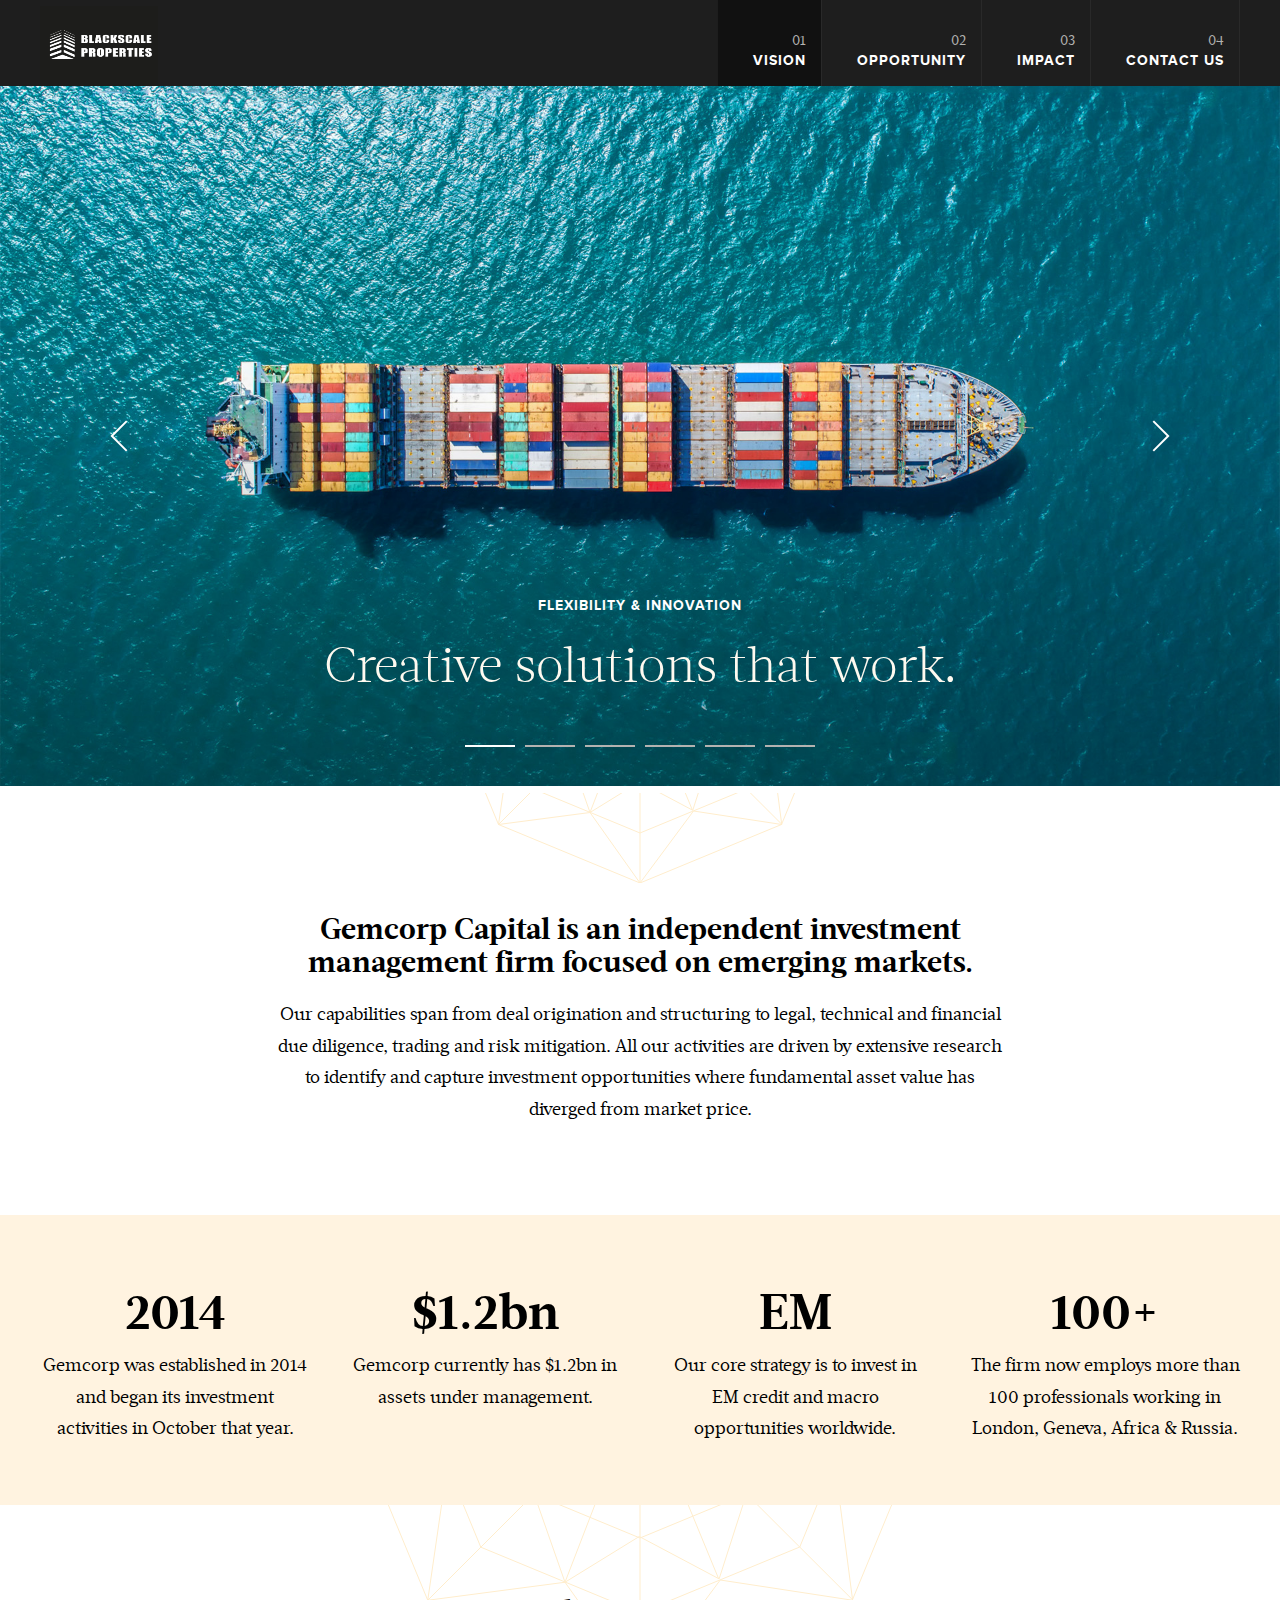
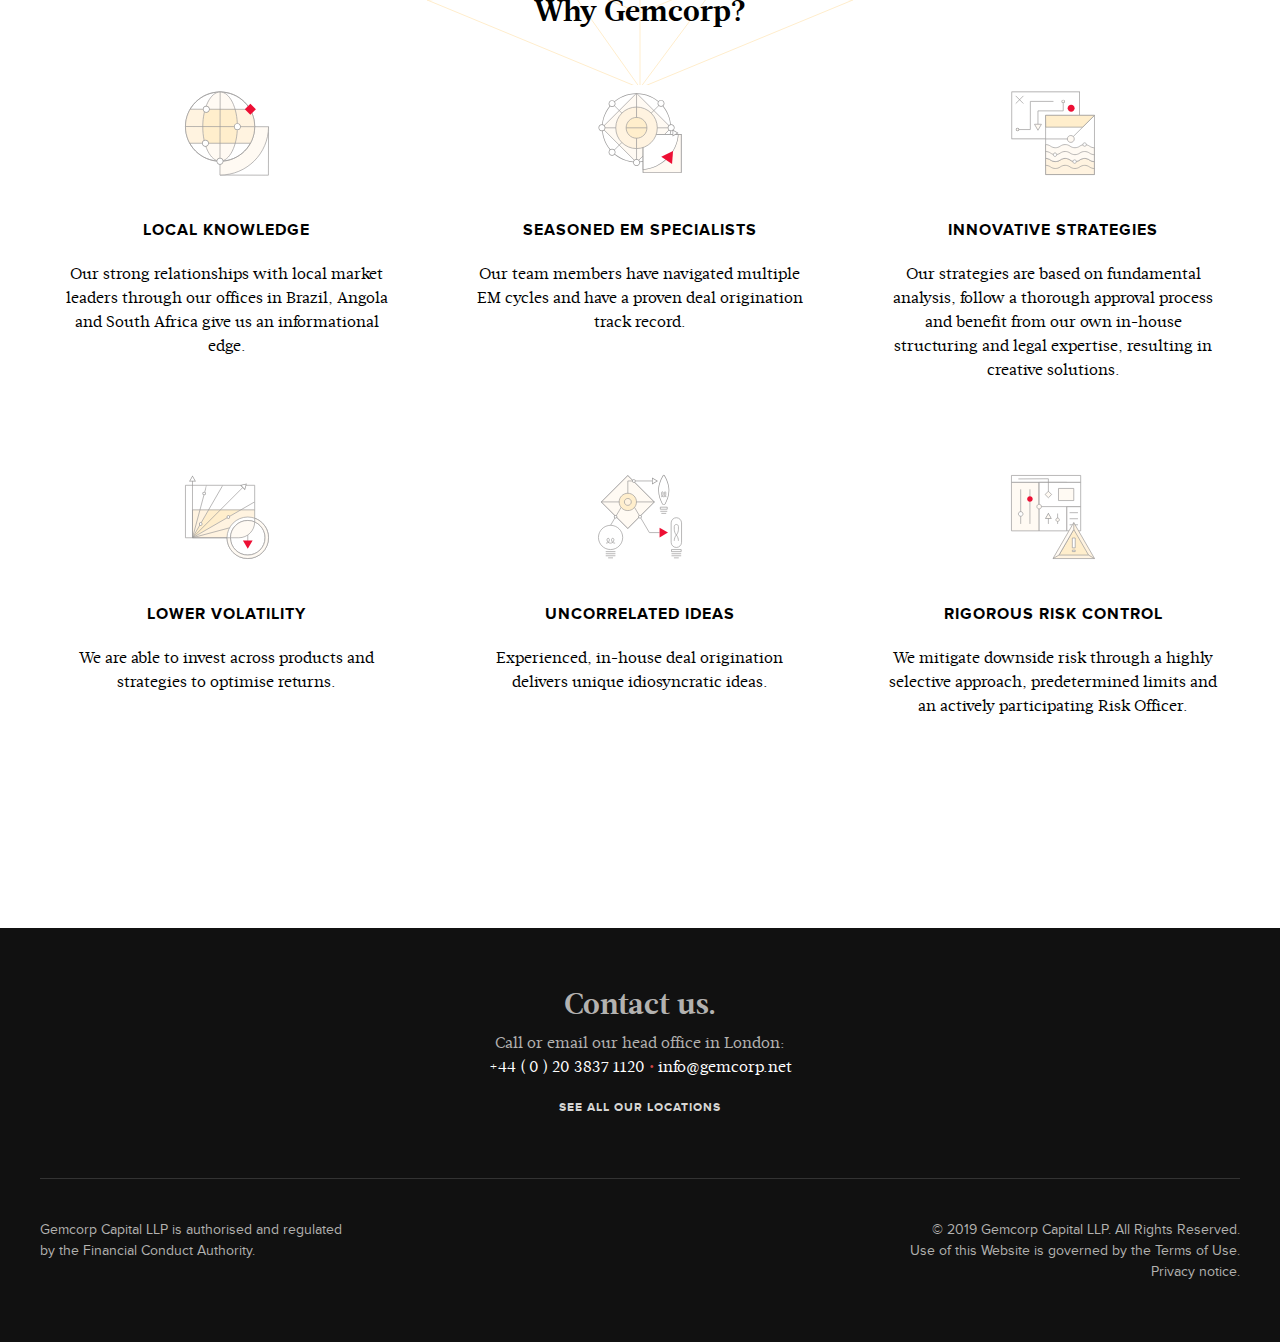
==== commit 199a3379: "first" ====
--- a/www.gemcorp.net/index.html
+++ b/www.gemcorp.net/index.html
@@ -1,228 +1,391 @@
-<!doctype html>
+<!DOCTYPE html>
 <html lang="en">
-
-<!-- Mirrored from www.gemcorp.net/ by HTTrack Website Copier/3.x [XR&CO'2014], Sun, 23 Jun 2019 07:29:40 GMT -->
-<!-- Added by HTTrack --><meta http-equiv="content-type" content="text/html;charset=UTF-8" /><!-- /Added by HTTrack -->
-<head>
-    <meta charset="UTF-8">
+  <!-- Mirrored from www.gemcorp.net/ by HTTrack Website Copier/3.x [XR&CO'2014], Sun, 23 Jun 2019 07:29:40 GMT -->
+  <!-- Added by HTTrack --><meta
+    http-equiv="content-type"
+    content="text/html;charset=UTF-8"
+  /><!-- /Added by HTTrack -->
+  <head>
+    <meta charset="UTF-8" />
     <title>Gemcorp</title>
-    <meta name="viewport"
-          content="width=device-width, user-scalable=no, initial-scale=1.0, maximum-scale=1.0, minimum-scale=1.0">
-    <meta name="twitter:card" content="summary_large_image">
-
-    <meta name="twitter:title" content="Gemcorp">
-    <meta property="og:title" content="Gemcorp">
-
-    <meta name="twitter:description" content="Gemcorp Capital is an independent investment management firm focused on emerging markets.">
-    <meta property="og:description" content="Gemcorp Capital is an independent investment management firm focused on emerging markets.">
-
-    <meta name="twitter:image" content="files/Home-Flexibility3855.jpg?b0a4ceab73">
-    <meta property="og:image" content="files/Home-Flexibility3855.jpg?b0a4ceab73">
-    <link rel="stylesheet" href="theme/gemcorp/css/style1dc7.css?c89c39426e">
-	<meta name="generator" content="Bolt">
-	<link rel="canonical" href="index.html">
-</head>
-
-
-<body>
-<div class="page">
-
-    <header class="header-main">
+    <meta
+      name="viewport"
+      content="width=device-width, user-scalable=no, initial-scale=1.0, maximum-scale=1.0, minimum-scale=1.0"
+    />
+    <meta name="twitter:card" content="summary_large_image" />
+
+    <meta name="twitter:title" content="Gemcorp" />
+    <meta property="og:title" content="Gemcorp" />
+
+    <meta
+      name="twitter:description"
+      content="Gemcorp Capital is an independent investment management firm focused on emerging markets."
+    />
+    <meta
+      property="og:description"
+      content="Gemcorp Capital is an independent investment management firm focused on emerging markets."
+    />
+
+    <meta
+      name="twitter:image"
+      content="files/Home-Flexibility3855.jpg?b0a4ceab73"
+    />
+    <meta
+      property="og:image"
+      content="files/Home-Flexibility3855.jpg?b0a4ceab73"
+    />
+    <link rel="stylesheet" href="theme/gemcorp/css/style1dc7.css?c89c39426e" />
+    <meta name="generator" content="Bolt" />
+    <link rel="canonical" href="index.html" />
+  </head>
+
+  <body>
+    <div class="page">
+      <header class="header-main">
         <div class="header_content">
-            <div class="container container-header_inner">
-        
-                <div class="holder-header-branding">
-                    <a href="index.html" class="header_logo">
-                        <img src="theme/gemcorp/img/logoeb27.svg?1e8d839521" alt="" width="118" height="31">
-                    </a>
-                    <div id="holder-nav-toggle" class="holder-nav-toggle">
-                        <div class="mobile-toggle-bar"></div>
-                    </div>
-                </div>
-        
-                <div class="holder-header_nav">
-                    <nav class="header_nav" role="navigation" >
-                        <ul class="header_nav_list">
-    		<li class="header_nav_item active"><a href="index.html" title="" class="header_nav_link"><span class="header_nav_page">Vision</span><span class="header_nav_count">01</span></a></li>        		<li class="header_nav_item"><a href="opportunity.html" title="" class="header_nav_link"><span class="header_nav_page">Opportunity</span><span class="header_nav_count">02</span></a></li>        		<li class="header_nav_item"><a href="team.html" title="" class="header_nav_link"><span class="header_nav_page">Team</span><span class="header_nav_count">03</span></a></li>        		<li class="header_nav_item"><a href="impact.html" title="" class="header_nav_link"><span class="header_nav_page">Impact</span><span class="header_nav_count">04</span></a></li>        		<li class="header_nav_item"><a href="contacts.html" title="" class="header_nav_link"><span class="header_nav_page">Contacts</span><span class="header_nav_count">05</span></a></li>    </ul>
-                    </nav>
-                    <div class="mt-40 pb-40 hidden-md-up">
-                        <p class="color-grey text-center">Call or email our head office in London:</p>
-                        <p class="color-white text-center">+44 ( 0 ) 20 3837 1120
-                            <span class="color-red"> • </span>info&#x40;gemcorp.net</p>
-                    </div>
-                </div>
-        
-            </div>
-        </div>
-    </header>
-
-	<div id="hero-slider" class="hero-slider">
-		<div class="hero-slides">
-					<div class="hero-image hero-slide">
-				<div class="hero_background" style="background-image:url('files/Home-Flexibility3855.jpg?b0a4ceab73');"></div>
-				<div class="hero_content">
-					<div class="hero_subtitle">Flexibility &amp; Innovation</div>
-					<div class="h1 hero_title">Creative solutions that work.</div>
-				</div>
-			</div>
-					<div class="hero-image hero-slide">
-				<div class="hero_background" style="background-image:url('files/Home-Partnerships4c11.jpg?fcb3baf822');"></div>
-				<div class="hero_content">
-					<div class="hero_subtitle">Long-term partnerships</div>
-					<div class="h1 hero_title">Our partners are on the map, because we drew it together.</div>
-				</div>
-			</div>
-					<div class="hero-image hero-slide">
-				<div class="hero_background" style="background-image:url('files/Home-LocalIntelligence55d2.jpg?bdca08099a');"></div>
-				<div class="hero_content">
-					<div class="hero_subtitle">Deep local intelligence</div>
-					<div class="h1 hero_title">Market nuances?<br>We see the full palette.</div>
-				</div>
-			</div>
-					<div class="hero-image hero-slide">
-				<div class="hero_background" style="background-image:url('files/Home-RiskControl062e.jpg?21e1aa6847');"></div>
-				<div class="hero_content">
-					<div class="hero_subtitle">Rigorous risk control</div>
-					<div class="h1 hero_title">Smart. Quick. Action.</div>
-				</div>
-			</div>
-					<div class="hero-image hero-slide">
-				<div class="hero_background" style="background-image:url('files/Home-IdeaOriginatione3d7.jpg?2c0b96591c');"></div>
-				<div class="hero_content">
-					<div class="hero_subtitle">Idea origination</div>
-					<div class="h1 hero_title">A single source of <span class="nowrap">uncorrelated opportunities.</span></div>
-				</div>
-			</div>
-					<div class="hero-image hero-slide">
-				<div class="hero_background" style="background-image:url('files/Home-LowerVolatility5ff7.jpg?2203bb3244');"></div>
-				<div class="hero_content">
-					<div class="hero_subtitle">Lower volatility</div>
-					<div class="h1 hero_title">A stable foundation <span class="nowrap">for intelligent risks.</span></div>
-				</div>
-			</div>
-				</div>
-
-		<div class="hero-slider-arrow arrow-prev">
-			<svg width="18" height="32" xmlns="http://www.w3.org/2000/svg">
-				<path d="M3.272 16L17.414 1.858 16 .444 1.15 15.293.445 16 16 31.556l1.414-1.414L3.272 16z" fill-rule="nonzero"
-				      fill="#FFF"></path>
-			</svg>
-		</div>
-		<div class="hero-slider-arrow arrow-next">
-			<svg width="18" height="32" xmlns="http://www.w3.org/2000/svg">
-				<path d="M14.728 16L.586 30.142 2 31.556l14.85-14.849.706-.707L2 .444.586 1.858 14.728 16z" fill-rule="nonzero"
-				      fill="#FFF"></path>
-			</svg>
-		</div>
-
-		<div class="hero-bullets"></div>
-	</div>
-
-	<main class="main">
-
-		<div class="decoration decoration-top"></div>
-		<div class="container-md mt-30 mt-sm-0 mb-90 mb-sm-40 text-center">
-			<h2 class="mb-20">Gemcorp Capital is an independent investment management firm focused on emerging markets.</h2>
-			<p class="lead">Our capabilities span from deal origination and structuring to legal, technical and financial due diligence, trading and risk mitigation. All our activities are driven by extensive research to identify and capture investment opportunities where fundamental asset value has diverged from market price.</p>
-		</div>
-
-		<div class="bg-yellow">
-			<div class="container text-center pt-60 pb-60 pt-sm-40 pb-sm-40">
-				<div class="row">
-									<div class="col-3 col-md-6 col-sm-12 mb-sm-30">
-						<span class="lead-head mb-10">2014</span>
-						<p class="lead">Gemcorp was established in 2014 and began its investment activities in October that year.</p>
-					</div>
-									<div class="col-3 col-md-6 col-sm-12 mb-sm-30">
-						<span class="lead-head mb-10">$1.2bn</span>
-						<p class="lead">Gemcorp currently has $1.2bn in assets under management.</p>
-					</div>
-									<div class="col-3 col-md-6 col-sm-12 mb-sm-30">
-						<span class="lead-head mb-10">EM</span>
-						<p class="lead">Our core strategy is to invest in EM credit and macro opportunities worldwide.</p>
-					</div>
-									<div class="col-3 col-md-6 col-sm-12 mb-sm-30">
-						<span class="lead-head mb-10">100+</span>
-						<p class="lead">The firm now employs more than 100 professionals working in London, Geneva, Africa &amp; Russia.</p>
-					</div>
-								</div>
-			</div>
-		</div>
-
-		<div class="decoration-top-large container pt-90 pt-sm-40 pb-120 pb-sm-60 text-center">
-			<h2 class="mb-60">Why Gemcorp?</h2>
-			<div class="js-has-mobile-slider">
-				<div class="row js-mobile-slider">
-									<div class="col-4 col-md-6 col-sm-12 col-card">
-						<img src="files/2018-02/icon-local-knowledgef33d.svg?7dd824d41e" width="90" height="90" alt="" class="mb-40">
-						<h4 class="mb-20">LOCAL KNOWLEDGE</h4>
-						<p>Our strong relationships with local market leaders through our offices in Brazil, Angola and South Africa give us an informational edge.</p>
-					</div>
-									<div class="col-4 col-md-6 col-sm-12 col-card">
-						<img src="files/2018-02/icon-specialists3eed.svg?bbc16bc49f" width="90" height="90" alt="" class="mb-40">
-						<h4 class="mb-20">SEASONED EM SPECIALISTS</h4>
-						<p>Our team members have navigated multiple EM cycles and have a proven deal origination track record.</p>
-					</div>
-									<div class="col-4 col-md-6 col-sm-12 col-card">
-						<img src="files/2018-02/icon-innovative-strategies0f15.svg?a16251321c" width="90" height="90" alt="" class="mb-40">
-						<h4 class="mb-20">INNOVATIVE STRATEGIES</h4>
-						<p>Our strategies are based on fundamental analysis, follow a thorough approval process and benefit from our own in-house structuring and legal expertise, resulting in creative solutions.</p>
-					</div>
-									<div class="col-4 col-md-6 col-sm-12 col-card">
-						<img src="files/2018-02/icon-volatility131b.svg?244dfc6f6d" width="90" height="90" alt="" class="mb-40">
-						<h4 class="mb-20">LOWER VOLATILITY</h4>
-						<p>We are able to invest across products and strategies to optimise returns.</p>
-					</div>
-									<div class="col-4 col-md-6 col-sm-12 col-card">
-						<img src="files/2018-02/icon-uncorrelated-ideas9db5.svg?dd03503882" width="90" height="90" alt="" class="mb-40">
-						<h4 class="mb-20">UNCORRELATED IDEAS</h4>
-						<p>Experienced, in-house deal origination delivers unique idiosyncratic ideas.</p>
-					</div>
-									<div class="col-4 col-md-6 col-sm-12 col-card">
-						<img src="files/2018-02/icon-risk-control032c.svg?14cc0b58cb" width="90" height="90" alt="" class="mb-40">
-						<h4 class="mb-20">RIGOROUS RISK CONTROL</h4>
-						<p>We mitigate downside risk through a highly selective approach, predetermined limits and an actively participating Risk Officer.</p>
-					</div>
-								</div>
-			</div>
-		</div>
-	</main>
-
-    <footer class="footer-main">
+          <div class="container container-header_inner">
+            <div class="holder-header-branding">
+              <a href="index.html" class="header_logo">
+                <img
+                  src="theme/gemcorp/img/logo.png"
+                  alt=""
+                  width="118"
+                  height="31"
+                />
+              </a>
+              <div id="holder-nav-toggle" class="holder-nav-toggle">
+                <div class="mobile-toggle-bar"></div>
+              </div>
+            </div>
+
+            <div class="holder-header_nav">
+              <nav class="header_nav" role="navigation">
+                <ul class="header_nav_list">
+                  <li class="header_nav_item active">
+                    <a href="index.html" title="" class="header_nav_link"
+                      ><span class="header_nav_page">Vision</span
+                      ><span class="header_nav_count">01</span></a
+                    >
+                  </li>
+                  <li class="header_nav_item">
+                    <a href="opportunity.html" title="" class="header_nav_link"
+                      ><span class="header_nav_page">Opportunity</span
+                      ><span class="header_nav_count">02</span></a
+                    >
+                  </li>
+                  <li class="header_nav_item">
+                    <a href="impact.html" title="" class="header_nav_link"
+                      ><span class="header_nav_page">Impact</span
+                      ><span class="header_nav_count">03</span></a
+                    >
+                  </li>
+                 
+                  <li class="header_nav_item">
+                    <a href="contacts.html" title="" class="header_nav_link"
+                      ><span class="header_nav_page">Contact US</span
+                      ><span class="header_nav_count">04</span></a
+                    >
+                  </li>
+                </ul>
+              </nav>
+              <div class="mt-40 pb-40 hidden-md-up">
+                <p class="color-grey text-center">
+                  Call or email our head office in London:
+                </p>
+                <p class="color-white text-center">
+                  +44 ( 0 ) 20 3837 1120
+                  <span class="color-red"> • </span>info&#x40;gemcorp.net
+                </p>
+              </div>
+            </div>
+          </div>
+        </div>
+      </header>
+
+      <div id="hero-slider" class="hero-slider">
+        <div class="hero-slides">
+          <div class="hero-image hero-slide">
+            <div
+              class="hero_background"
+              style="background-image:url('files/Home-Flexibility3855.jpg?b0a4ceab73');"
+            ></div>
+            <div class="hero_content">
+              <div class="hero_subtitle">Flexibility &amp; Innovation</div>
+              <div class="h1 hero_title">Creative solutions that work.</div>
+            </div>
+          </div>
+          <div class="hero-image hero-slide">
+            <div
+              class="hero_background"
+              style="background-image:url('files/Home-Partnerships4c11.jpg?fcb3baf822');"
+            ></div>
+            <div class="hero_content">
+              <div class="hero_subtitle">Long-term partnerships</div>
+              <div class="h1 hero_title">
+                Our partners are on the map, because we drew it together.
+              </div>
+            </div>
+          </div>
+          <div class="hero-image hero-slide">
+            <div
+              class="hero_background"
+              style="background-image:url('files/Home-LocalIntelligence55d2.jpg?bdca08099a');"
+            ></div>
+            <div class="hero_content">
+              <div class="hero_subtitle">Deep local intelligence</div>
+              <div class="h1 hero_title">
+                Market nuances?<br />We see the full palette.
+              </div>
+            </div>
+          </div>
+          <div class="hero-image hero-slide">
+            <div
+              class="hero_background"
+              style="background-image:url('files/Home-RiskControl062e.jpg?21e1aa6847');"
+            ></div>
+            <div class="hero_content">
+              <div class="hero_subtitle">Rigorous risk control</div>
+              <div class="h1 hero_title">Smart. Quick. Action.</div>
+            </div>
+          </div>
+          <div class="hero-image hero-slide">
+            <div
+              class="hero_background"
+              style="background-image:url('files/Home-IdeaOriginatione3d7.jpg?2c0b96591c');"
+            ></div>
+            <div class="hero_content">
+              <div class="hero_subtitle">Idea origination</div>
+              <div class="h1 hero_title">
+                A single source of
+                <span class="nowrap">uncorrelated opportunities.</span>
+              </div>
+            </div>
+          </div>
+          <div class="hero-image hero-slide">
+            <div
+              class="hero_background"
+              style="background-image:url('files/Home-LowerVolatility5ff7.jpg?2203bb3244');"
+            ></div>
+            <div class="hero_content">
+              <div class="hero_subtitle">Lower volatility</div>
+              <div class="h1 hero_title">
+                A stable foundation
+                <span class="nowrap">for intelligent risks.</span>
+              </div>
+            </div>
+          </div>
+        </div>
+
+        <div class="hero-slider-arrow arrow-prev">
+          <svg width="18" height="32" xmlns="http://www.w3.org/2000/svg">
+            <path
+              d="M3.272 16L17.414 1.858 16 .444 1.15 15.293.445 16 16 31.556l1.414-1.414L3.272 16z"
+              fill-rule="nonzero"
+              fill="#FFF"
+            ></path>
+          </svg>
+        </div>
+        <div class="hero-slider-arrow arrow-next">
+          <svg width="18" height="32" xmlns="http://www.w3.org/2000/svg">
+            <path
+              d="M14.728 16L.586 30.142 2 31.556l14.85-14.849.706-.707L2 .444.586 1.858 14.728 16z"
+              fill-rule="nonzero"
+              fill="#FFF"
+            ></path>
+          </svg>
+        </div>
+
+        <div class="hero-bullets"></div>
+      </div>
+
+      <main class="main">
+        <div class="decoration decoration-top"></div>
+        <div class="container-md mt-30 mt-sm-0 mb-90 mb-sm-40 text-center">
+          <h2 class="mb-20">
+            Gemcorp Capital is an independent investment management firm focused
+            on emerging markets.
+          </h2>
+          <p class="lead">
+            Our capabilities span from deal origination and structuring to
+            legal, technical and financial due diligence, trading and risk
+            mitigation. All our activities are driven by extensive research to
+            identify and capture investment opportunities where fundamental
+            asset value has diverged from market price.
+          </p>
+        </div>
+
+        <div class="bg-yellow">
+          <div class="container text-center pt-60 pb-60 pt-sm-40 pb-sm-40">
+            <div class="row">
+              <div class="col-3 col-md-6 col-sm-12 mb-sm-30">
+                <span class="lead-head mb-10">2014</span>
+                <p class="lead">
+                  Gemcorp was established in 2014 and began its investment
+                  activities in October that year.
+                </p>
+              </div>
+              <div class="col-3 col-md-6 col-sm-12 mb-sm-30">
+                <span class="lead-head mb-10">$1.2bn</span>
+                <p class="lead">
+                  Gemcorp currently has $1.2bn in assets under management.
+                </p>
+              </div>
+              <div class="col-3 col-md-6 col-sm-12 mb-sm-30">
+                <span class="lead-head mb-10">EM</span>
+                <p class="lead">
+                  Our core strategy is to invest in EM credit and macro
+                  opportunities worldwide.
+                </p>
+              </div>
+              <div class="col-3 col-md-6 col-sm-12 mb-sm-30">
+                <span class="lead-head mb-10">100+</span>
+                <p class="lead">
+                  The firm now employs more than 100 professionals working in
+                  London, Geneva, Africa &amp; Russia.
+                </p>
+              </div>
+            </div>
+          </div>
+        </div>
+
+        <div
+          class="decoration-top-large container pt-90 pt-sm-40 pb-120 pb-sm-60 text-center"
+        >
+          <h2 class="mb-60">Why Gemcorp?</h2>
+          <div class="js-has-mobile-slider">
+            <div class="row js-mobile-slider">
+              <div class="col-4 col-md-6 col-sm-12 col-card">
+                <img
+                  src="files/2018-02/icon-local-knowledgef33d.svg?7dd824d41e"
+                  width="90"
+                  height="90"
+                  alt=""
+                  class="mb-40"
+                />
+                <h4 class="mb-20">LOCAL KNOWLEDGE</h4>
+                <p>
+                  Our strong relationships with local market leaders through our
+                  offices in Brazil, Angola and South Africa give us an
+                  informational edge.
+                </p>
+              </div>
+              <div class="col-4 col-md-6 col-sm-12 col-card">
+                <img
+                  src="files/2018-02/icon-specialists3eed.svg?bbc16bc49f"
+                  width="90"
+                  height="90"
+                  alt=""
+                  class="mb-40"
+                />
+                <h4 class="mb-20">SEASONED EM SPECIALISTS</h4>
+                <p>
+                  Our team members have navigated multiple EM cycles and have a
+                  proven deal origination track record.
+                </p>
+              </div>
+              <div class="col-4 col-md-6 col-sm-12 col-card">
+                <img
+                  src="files/2018-02/icon-innovative-strategies0f15.svg?a16251321c"
+                  width="90"
+                  height="90"
+                  alt=""
+                  class="mb-40"
+                />
+                <h4 class="mb-20">INNOVATIVE STRATEGIES</h4>
+                <p>
+                  Our strategies are based on fundamental analysis, follow a
+                  thorough approval process and benefit from our own in-house
+                  structuring and legal expertise, resulting in creative
+                  solutions.
+                </p>
+              </div>
+              <div class="col-4 col-md-6 col-sm-12 col-card">
+                <img
+                  src="files/2018-02/icon-volatility131b.svg?244dfc6f6d"
+                  width="90"
+                  height="90"
+                  alt=""
+                  class="mb-40"
+                />
+                <h4 class="mb-20">LOWER VOLATILITY</h4>
+                <p>
+                  We are able to invest across products and strategies to
+                  optimise returns.
+                </p>
+              </div>
+              <div class="col-4 col-md-6 col-sm-12 col-card">
+                <img
+                  src="files/2018-02/icon-uncorrelated-ideas9db5.svg?dd03503882"
+                  width="90"
+                  height="90"
+                  alt=""
+                  class="mb-40"
+                />
+                <h4 class="mb-20">UNCORRELATED IDEAS</h4>
+                <p>
+                  Experienced, in-house deal origination delivers unique
+                  idiosyncratic ideas.
+                </p>
+              </div>
+              <div class="col-4 col-md-6 col-sm-12 col-card">
+                <img
+                  src="files/2018-02/icon-risk-control032c.svg?14cc0b58cb"
+                  width="90"
+                  height="90"
+                  alt=""
+                  class="mb-40"
+                />
+                <h4 class="mb-20">RIGOROUS RISK CONTROL</h4>
+                <p>
+                  We mitigate downside risk through a highly selective approach,
+                  predetermined limits and an actively participating Risk
+                  Officer.
+                </p>
+              </div>
+            </div>
+          </div>
+        </div>
+      </main>
+
+      <footer class="footer-main">
         <div class="container">
-    
-            <div class="text-center mb-60">
-                <div class="h2 color-grey mb-10">Contact us.</div>
-                <p class="color-grey">Call or email our head office in London:</p>
-                <p class="mb-15">
-                    <a href="tel:+44 ( 0 ) 20 3837 1120">+44 ( 0 ) 20 3837 1120</a>
-                    <span class="color-red">•</span>
-                    <a href='&#109;&#97;&#105;lto&#58;info&#x40;gemcorp.net'>info&#x40;gemcorp.net</a>
-                                    </p>
-                <a href="contacts.html" class="link-ib">See all our locations</a>
-            </div>
-            <hr class="mb-40">
-    
-            <div class="footer_cr row">
-                <div class="col-6 col-sm-12 text-sm-center mb-sm-10">
-                    <p>Gemcorp Capital LLP is authorised and regulated</p>
-                    <p>by the Financial Conduct Authority.</p>
-                </div>
-                <div class="col-6 col-sm-12 text-right text-sm-center">
-                    <p>© 2019 Gemcorp Capital LLP. All Rights Reserved.</p>
-                    <p>Use of this Website is governed by <a href="terms.html">the Terms of Use</a>.</p>
-		    <p><a href="privacy-notice.html">Privacy notice</a>.</p>
-                </div>
-            </div>
-            
-        </div>
-    </footer>
-
-</div>
-<script>window.gsSettings = { disclaimerUrl: '/disclaimer' }</script>
-<script src="theme/gemcorp/js/libs.min0b37.js?147826e009"></script>
-<script src="theme/gemcorp/js/app.min4691.js?8bb9eaf342"></script>
-</body>
-
-<!-- Mirrored from www.gemcorp.net/ by HTTrack Website Copier/3.x [XR&CO'2014], Sun, 23 Jun 2019 07:29:53 GMT -->
+          <div class="text-center mb-60">
+            <div class="h2 color-grey mb-10">Contact us.</div>
+            <p class="color-grey">Call or email our head office in London:</p>
+            <p class="mb-15">
+              <a href="tel:+44 ( 0 ) 20 3837 1120">+44 ( 0 ) 20 3837 1120</a>
+              <span class="color-red">•</span>
+              <a href="&#109;&#97;&#105;lto&#58;info&#x40;gemcorp.net"
+                >info&#x40;gemcorp.net</a
+              >
+            </p>
+            <a href="contacts.html" class="link-ib">See all our locations</a>
+          </div>
+          <hr class="mb-40" />
+
+          <div class="footer_cr row">
+            <div class="col-6 col-sm-12 text-sm-center mb-sm-10">
+              <p>Gemcorp Capital LLP is authorised and regulated</p>
+              <p>by the Financial Conduct Authority.</p>
+            </div>
+            <div class="col-6 col-sm-12 text-right text-sm-center">
+              <p>© 2019 Gemcorp Capital LLP. All Rights Reserved.</p>
+              <p>
+                Use of this Website is governed by
+                <a href="terms.html">the Terms of Use</a>.
+              </p>
+              <p><a href="privacy-notice.html">Privacy notice</a>.</p>
+            </div>
+          </div>
+        </div>
+      </footer>
+    </div>
+    <script>
+      window.gsSettings = { disclaimerUrl: "/disclaimer" };
+    </script>
+    <script src="theme/gemcorp/js/libs.min0b37.js?147826e009"></script>
+    <script src="theme/gemcorp/js/app.min4691.js?8bb9eaf342"></script>
+  </body>
+
+  <!-- Mirrored from www.gemcorp.net/ by HTTrack Website Copier/3.x [XR&CO'2014], Sun, 23 Jun 2019 07:29:53 GMT -->
 </html>
--- a/www.gemcorp.net/theme/gemcorp/css/style1dc7.css
+++ b/www.gemcorp.net/theme/gemcorp/css/style1dc7.css
@@ -1,6 +1,10560 @@
-@font-face{font-family:'acta';src:url("../fonts/gemcorp/acta-bold-webfont.html") format(" woff2 "),url("../fonts/gemcorp/acta-bold-webfont.woff") format("woff");font-weight:bold;font-style:normal}@font-face{font-family:'acta';src:url("../fonts/gemcorp/acta-book-webfont.html") format(" woff2 "),url("../fonts/gemcorp/acta-book-webfont.woff") format("woff");font-weight:normal;font-style:normal}@font-face{font-family:'acta-light';src:url("../fonts/gemcorp/acta-light-webfont.html") format(" woff2 "),url("../fonts/gemcorp/acta-light-webfont.woff") format("woff");font-weight:normal;font-style:normal}@font-face{font-family:'proxima-nova';src:url("../fonts/gemcorp/proximanova-regular-webfont.html") format(" woff2 "),url("../fonts/gemcorp/proximanova-regular-webfont.woff") format("woff");font-weight:normal;font-style:normal}@font-face{font-family:'proxima-nova';src:url("../fonts/gemcorp/proximanova-bold-webfont.html") format(" woff2 "),url("../fonts/gemcorp/proximanova-bold-webfont.woff") format("woff");font-weight:bold;font-style:normal}@font-face{font-family:'acta';src:url("../fonts/gemcorp/acta-bold-webfont.html") format(" woff2 "),url("../fonts/gemcorp/acta-bold-webfont.woff") format("woff");font-weight:bold;font-style:normal}@font-face{font-family:'acta';src:url("../fonts/gemcorp/acta-book-webfont.html") format(" woff2 "),url("../fonts/gemcorp/acta-book-webfont.woff") format("woff");font-weight:normal;font-style:normal}@font-face{font-family:'acta-light';src:url("../fonts/gemcorp/acta-light-webfont.html") format(" woff2 "),url("../fonts/gemcorp/acta-light-webfont.woff") format("woff");font-weight:normal;font-style:normal}@font-face{font-family:'proxima-nova';src:url("../fonts/gemcorp/proximanova-regular-webfont.html") format(" woff2 "),url("../fonts/gemcorp/proximanova-regular-webfont.woff") format("woff");font-weight:normal;font-style:normal}@font-face{font-family:'proxima-nova';src:url("../fonts/gemcorp/proximanova-bold-webfont.html") format(" woff2 "),url("../fonts/gemcorp/proximanova-bold-webfont.woff") format("woff");font-weight:bold;font-style:normal}@font-face{font-family:'acta';src:url("../fonts/gemcorp/acta-bold-webfont.html") format(" woff2 "),url("../fonts/gemcorp/acta-bold-webfont.woff") format("woff");font-weight:bold;font-style:normal}@font-face{font-family:'acta';src:url("../fonts/gemcorp/acta-book-webfont.html") format(" woff2 "),url("../fonts/gemcorp/acta-book-webfont.woff") format("woff");font-weight:normal;font-style:normal}@font-face{font-family:'acta-light';src:url("../fonts/gemcorp/acta-light-webfont.html") format(" woff2 "),url("../fonts/gemcorp/acta-light-webfont.woff") format("woff");font-weight:normal;font-style:normal}@font-face{font-family:'proxima-nova';src:url("../fonts/gemcorp/proximanova-regular-webfont.html") format(" woff2 "),url("../fonts/gemcorp/proximanova-regular-webfont.woff") format("woff");font-weight:normal;font-style:normal}@font-face{font-family:'proxima-nova';src:url("../fonts/gemcorp/proximanova-bold-webfont.html") format(" woff2 "),url("../fonts/gemcorp/proximanova-bold-webfont.woff") format("woff");font-weight:bold;font-style:normal}html,body,div,span,object,iframe,h1,h2,h3,h4,h5,h6,p,blockquote,pre,a,em,img,q,s,samp,small,strike,strong,b,u,i,center,dl,dt,dd,ol,ul,li,fieldset,form,label,legend,table,caption,tbody,tfoot,thead,tr,th,td,article,aside,canvas,details,embed,figure,figcaption,footer,header,menu,nav,section,mark,audio,video{margin:0;padding:0;border:0;font-size:100%;font:inherit;vertical-align:baseline}article,aside,details,figcaption,figure,footer,header,menu,nav,section{display:block}audio,canvas,progress,video{display:inline-block;vertical-align:baseline}body{line-height:1.5}ol,ul{list-style:none}img{border:0}svg:not(:root){overflow:hidden}button,input,optgroup,select,textarea{color:inherit;font:inherit;margin:0}button,select{text-transform:none}button,input[type="button"],input[type="reset"],input[type="submit"]{-webkit-appearance:button;cursor:pointer}button[disabled],input[disabled]{cursor:default}input[type="checkbox"],input[type="radio"]{-webkit-box-sizing:border-box;box-sizing:border-box;padding:0}textarea{overflow:auto}blockquote,q{quotes:none}blockquote:before,blockquote:after,q:before,q:after{content:'';content:none}table{border-collapse:collapse;border-spacing:0}@font-face{font-family:'font-awesome';src:url(../fonts/font-awesome/font-awesome_customa572.html?10789488);src:url(../fonts/font-awesome/font-awesome_customa572.html?10789488#iefix) format("embedded-opentype"),url(../fonts/font-awesome/font-awesome_customa572-2.html?10789488) format("woff2"),url(../fonts/font-awesome/font-awesome_customa572-3.html?10789488) format("woff"),url(../fonts/font-awesome/font-awesome_customa572-4.html?10789488) format("truetype"),url(../fonts/font-awesome/font-awesome_customa572-5.html?10789488#font-awesome_custom) format("svg");font-weight:normal;font-style:normal}[class^="icon-"]:before,[class*=" icon-"]:before{font-family:"font-awesome";font-style:normal;font-weight:normal;speak:none;display:inline-block;text-decoration:inherit;width:1em;margin-right:.2em;text-align:center;font-variant:normal;text-transform:none;line-height:1em;margin-left:.2em;-webkit-font-smoothing:antialiased;-moz-osx-font-smoothing:grayscale}.icon-mail:before{content:'\e800'}.icon-heart:before{content:'\e801'}.icon-heart-empty:before{content:'\e802'}.icon-phone:before{content:'\e803'}.icon-calendar:before{content:'\e804'}.icon-volume-down:before{content:'\e805'}.icon-volume-up:before{content:'\e806'}.icon-volume-off:before{content:'\e807'}.icon-phone-squared:before{content:'\f098'}.icon-twitter:before{content:'\f099'}.icon-facebook:before{content:'\f09a'}.icon-rss:before{content:'\f09e'}.icon-pinterest-circled:before{content:'\f0d2'}.icon-pinterest-squared:before{content:'\f0d3'}.icon-gplus-squared:before{content:'\f0d4'}.icon-gplus:before{content:'\f0d5'}.icon-mail-alt:before{content:'\f0e0'}.icon-linkedin:before{content:'\f0e1'}.icon-github:before{content:'\f113'}.icon-rss-squared:before{content:'\f143'}.icon-youtube-squared:before{content:'\f166'}.icon-youtube:before{content:'\f167'}.icon-youtube-play:before{content:'\f16a'}.icon-dropbox:before{content:'\f16b'}.icon-instagram:before{content:'\f16d'}.icon-flickr:before{content:'\f16e'}.icon-tumblr:before{content:'\f173'}.icon-tumblr-squared:before{content:'\f174'}.icon-apple:before{content:'\f179'}.icon-dribbble:before{content:'\f17d'}.icon-skype:before{content:'\f17e'}.icon-foursquare:before{content:'\f180'}.icon-mail-squared:before{content:'\f199'}.icon-google:before{content:'\f1a0'}.icon-digg:before{content:'\f1a6'}.icon-behance:before{content:'\f1b4'}.icon-behance-squared:before{content:'\f1b5'}.icon-jsfiddle:before{content:'\f1cc'}.icon-git-squared:before{content:'\f1d2'}.icon-git:before{content:'\f1d3'}.icon-share:before{content:'\f1e0'}.icon-lastfm:before{content:'\f202'}.icon-lastfm-squared:before{content:'\f203'}.icon-facebook-official:before{content:'\f230'}.icon-pinterest:before{content:'\f231'}.icon-tripadvisor:before{content:'\f262'}.icon-snapchat:before{content:'\f2ab'}.icon-snapchat-ghost:before{content:'\f2ac'}.icon-snapchat-square:before{content:'\f2ad'}.icon-twitter-squared:before{content:'\f304'}.icon-facebook-squared:before{content:'\f308'}.icon-linkedin-squared:before{content:'\f30c'}body,html{font-family:"acta",serif;text-rendering:optimizeLegibility !important;-webkit-font-smoothing:antialiased !important;text-shadow:1px 1px 1px rgba(0,0,0,0.004)}html{-ms-overflow-style:scrollbar;-webkit-box-sizing:border-box;box-sizing:border-box;-ms-text-size-adjust:100%;-webkit-text-size-adjust:100%}html *,html *::before,html *::after{-webkit-box-sizing:inherit;box-sizing:inherit}body{-webkit-overflow-scrolling:touch}body.js-no-scroll{overflow:hidden;-webkit-overflow-scrolling:auto}h1,.h1,h2,.h2,h3,.h3,h4,h5,h6{margin-top:0}h2,.h2{font-family:"acta",serif;font-weight:bold;font-size:30px;line-height:1.1}h4,.h4{font-family:"proxima-nova",sans-serif;font-weight:bold;text-transform:uppercase;font-size:16px;margin-bottom:20px;letter-spacing:1px}p{margin-top:0}.lead{font-size:18px;line-height:1.75em}.lead-head{font-size:50px;font-family:"acta",serif;font-weight:bold}a{text-decoration:none;background-color:transparent;color:inherit}a:active,a:hover{outline:none}a:focus{outline:thin dotted;outline:5px auto -webkit-focus-ring-color;outline-offset:2px}hr{display:block;width:100%;height:1px;border:0;background-color:#333333}hr.hr-light{background-color:#EEEEEE}img{border:0;vertical-align:middle;max-width:100%;height:auto}.image-center{display:block;margin:0 auto}strong,.strong,b{font-weight:bold}.fade{opacity:0;-webkit-transition:opacity .15s linear;transition:opacity .15s linear}.fade.show{opacity:1}.text-left{text-align:left !important}.text-right{text-align:right !important}.text-center{text-align:center !important}.font-acta{font-family:"acta",serif}.font-acta-light{font-family:"acta-light",serif}.font-proxima-nova{font-family:"proxima-nova",sans-serif}.nowrap{white-space:nowrap}.color-white{color:#fff}.bg-white{background-color:#fff}.color-black{color:#111}.bg-black{background-color:#111}.color-red{color:#D44646}.bg-red{background-color:#D44646}.color-grey{color:#B3B2B0}.bg-grey{background-color:#B3B2B0}.color-yellow{color:#FFF3E0}.bg-yellow{background-color:#FFF3E0}.mt-0{margin-top:0px}.mb-0{margin-bottom:0px}.pt-0{padding-top:0px}.pb-0{padding-bottom:0px}.mt-5{margin-top:5px}.mb-5{margin-bottom:5px}.pt-5{padding-top:5px}.pb-5{padding-bottom:5px}.mt-10{margin-top:10px}.mb-10{margin-bottom:10px}.pt-10{padding-top:10px}.pb-10{padding-bottom:10px}.mt-15{margin-top:15px}.mb-15{margin-bottom:15px}.pt-15{padding-top:15px}.pb-15{padding-bottom:15px}.mt-20{margin-top:20px}.mb-20{margin-bottom:20px}.pt-20{padding-top:20px}.pb-20{padding-bottom:20px}.mt-30{margin-top:30px}.mb-30{margin-bottom:30px}.pt-30{padding-top:30px}.pb-30{padding-bottom:30px}.mt-40{margin-top:40px}.mb-40{margin-bottom:40px}.pt-40{padding-top:40px}.pb-40{padding-bottom:40px}.mt-50{margin-top:50px}.mb-50{margin-bottom:50px}.pt-50{padding-top:50px}.pb-50{padding-bottom:50px}.mt-60{margin-top:60px}.mb-60{margin-bottom:60px}.pt-60{padding-top:60px}.pb-60{padding-bottom:60px}.mt-90{margin-top:90px}.mb-90{margin-bottom:90px}.pt-90{padding-top:90px}.pb-90{padding-bottom:90px}.mt-100{margin-top:100px}.mb-100{margin-bottom:100px}.pt-100{padding-top:100px}.pb-100{padding-bottom:100px}.mt-120{margin-top:120px}.mb-120{margin-bottom:120px}.pt-120{padding-top:120px}.pb-120{padding-bottom:120px}.clearfix:before,.clearfix:after{content:" ";display:table}.clearfix:after{clear:both}.container{position:relative;width:100%;max-width:1240px;margin-left:auto;margin-right:auto;padding-right:20px;padding-left:20px}.center-sm{width:100%;max-width:540px;margin-left:auto;margin-right:auto}.container-sm{position:relative;width:100%;max-width:540px;margin-left:auto;margin-right:auto;padding-right:20px;padding-left:20px}.center-md{width:100%;max-width:770px;margin-left:auto;margin-right:auto}.container-md{position:relative;width:100%;max-width:770px;margin-left:auto;margin-right:auto;padding-right:20px;padding-left:20px}.center-lg{width:100%;max-width:992px;margin-left:auto;margin-right:auto}.container-lg{position:relative;width:100%;max-width:992px;margin-left:auto;margin-right:auto;padding-right:20px;padding-left:20px}.center-xl{width:100%;max-width:1240px;margin-left:auto;margin-right:auto}.container-xl{position:relative;width:100%;max-width:1240px;margin-left:auto;margin-right:auto;padding-right:20px;padding-left:20px}.row{display:-webkit-box;display:-ms-flexbox;display:flex;-ms-flex-wrap:wrap;flex-wrap:wrap;margin-right:-20px;margin-left:-20px}.no-gutters{margin-right:0;margin-left:0}.no-gutters>.col,.no-gutters>[class*="col-"]{padding-right:0;padding-left:0}.col-1{position:relative;width:100%;min-height:1px;padding-right:20px;padding-left:20px}.col-2{position:relative;width:100%;min-height:1px;padding-right:20px;padding-left:20px}.col-3{position:relative;width:100%;min-height:1px;padding-right:20px;padding-left:20px}.col-4{position:relative;width:100%;min-height:1px;padding-right:20px;padding-left:20px}.col-5{position:relative;width:100%;min-height:1px;padding-right:20px;padding-left:20px}.col-6{position:relative;width:100%;min-height:1px;padding-right:20px;padding-left:20px}.col-7{position:relative;width:100%;min-height:1px;padding-right:20px;padding-left:20px}.col-8{position:relative;width:100%;min-height:1px;padding-right:20px;padding-left:20px}.col-9{position:relative;width:100%;min-height:1px;padding-right:20px;padding-left:20px}.col-10{position:relative;width:100%;min-height:1px;padding-right:20px;padding-left:20px}.col-11{position:relative;width:100%;min-height:1px;padding-right:20px;padding-left:20px}.col-12{position:relative;width:100%;min-height:1px;padding-right:20px;padding-left:20px}.col{position:relative;width:100%;min-height:1px;padding-right:20px;padding-left:20px}col{-ms-flex-preferred-size:0;flex-basis:0;-webkit-box-flex:1;-ms-flex-positive:1;flex-grow:1;max-width:100%}.col-auto{-webkit-box-flex:0;-ms-flex:0 0 auto;flex:0 0 auto;width:auto}.col-1{-webkit-box-flex:0;-ms-flex:0 0 8.3333333333%;flex:0 0 8.3333333333%;max-width:8.3333333333%}.col-2{-webkit-box-flex:0;-ms-flex:0 0 16.6666666667%;flex:0 0 16.6666666667%;max-width:16.6666666667%}.col-3{-webkit-box-flex:0;-ms-flex:0 0 25%;flex:0 0 25%;max-width:25%}.col-4{-webkit-box-flex:0;-ms-flex:0 0 33.3333333333%;flex:0 0 33.3333333333%;max-width:33.3333333333%}.col-5{-webkit-box-flex:0;-ms-flex:0 0 41.6666666667%;flex:0 0 41.6666666667%;max-width:41.6666666667%}.col-6{-webkit-box-flex:0;-ms-flex:0 0 50%;flex:0 0 50%;max-width:50%}.col-7{-webkit-box-flex:0;-ms-flex:0 0 58.3333333333%;flex:0 0 58.3333333333%;max-width:58.3333333333%}.col-8{-webkit-box-flex:0;-ms-flex:0 0 66.6666666667%;flex:0 0 66.6666666667%;max-width:66.6666666667%}.col-9{-webkit-box-flex:0;-ms-flex:0 0 75%;flex:0 0 75%;max-width:75%}.col-10{-webkit-box-flex:0;-ms-flex:0 0 83.3333333333%;flex:0 0 83.3333333333%;max-width:83.3333333333%}.col-11{-webkit-box-flex:0;-ms-flex:0 0 91.6666666667%;flex:0 0 91.6666666667%;max-width:91.6666666667%}.col-12{-webkit-box-flex:0;-ms-flex:0 0 100%;flex:0 0 100%;max-width:100%}.pull-0{right:auto}.pull-1{right:8.3333333333%}.pull-2{right:16.6666666667%}.pull-3{right:25%}.pull-4{right:33.3333333333%}.pull-5{right:41.6666666667%}.pull-6{right:50%}.pull-7{right:58.3333333333%}.pull-8{right:66.6666666667%}.pull-9{right:75%}.pull-10{right:83.3333333333%}.pull-11{right:91.6666666667%}.pull-12{right:100%}.push-0{left:auto}.push-1{left:8.3333333333%}.push-2{left:16.6666666667%}.push-3{left:25%}.push-4{left:33.3333333333%}.push-5{left:41.6666666667%}.push-6{left:50%}.push-7{left:58.3333333333%}.push-8{left:66.6666666667%}.push-9{left:75%}.push-10{left:83.3333333333%}.push-11{left:91.6666666667%}.push-12{left:100%}.offset-1{margin-left:8.3333333333%}.offset-2{margin-left:16.6666666667%}.offset-3{margin-left:25%}.offset-4{margin-left:33.3333333333%}.offset-5{margin-left:41.6666666667%}.offset-6{margin-left:50%}.offset-7{margin-left:58.3333333333%}.offset-8{margin-left:66.6666666667%}.offset-9{margin-left:75%}.offset-10{margin-left:83.3333333333%}.offset-11{margin-left:91.6666666667%}.header-main{position:relative;background-color:rgba(29,29,29,0.95)}.header_content{position:relative;z-index:100;background-color:rgba(29,29,29,0.95)}.container-header_inner{display:-webkit-box;display:-ms-flexbox;display:flex;-webkit-box-align:end;-ms-flex-align:end;align-items:flex-end;-webkit-box-pack:justify;-ms-flex-pack:justify;justify-content:space-between}.header_logo{display:inline-block;padding-bottom:20px;-ms-flex-negative:0;flex-shrink:0}.header_nav_list{list-style:none;display:-webkit-box;display:-ms-flexbox;display:flex}.header_nav_item{display:inline-block;font-size:14px;text-transform:uppercase;-webkit-transition:all .3s;transition:all .3s;border-left:1px solid rgba(255,255,255,0.05)}.header_nav_item:last-child{border-right:1px solid rgba(255,255,255,0.05)}.header_nav_item.active{background-color:#111}.header_nav_item:hover,.header_nav_item:focus{outline:none;background-color:#111}.header_nav_link{display:inline-block;position:relative;padding:50px 15px 15px 35px}.header_nav_page{display:inline-block;color:#fff;font-family:"proxima-nova",sans-serif;font-weight:bold;letter-spacing:1px}.header_nav_count{display:inline-block;font-family:"acta",serif;color:#B3B2B0;position:absolute;right:15px;top:30px}.holder-nav-toggle{display:none}.main{overflow-x:hidden}.footer-main{background-color:#111;color:#fff;padding-top:60px;padding-bottom:60px}.footer_cr{font-family:"proxima-nova",sans-serif;font-size:14px;color:#B3B2B0}.js-no-scroll{overflow:hidden}.js-hidden{display:none !important}.link-ib{display:inline-block;font-family:"proxima-nova",sans-serif;text-transform:uppercase;font-weight:bold;font-size:12px;color:#D6D5D3;-webkit-transition:all .4s;transition:all .4s;letter-spacing:1px}.link-ib.ib-dark{color:#1D1D1D}.link-ib.ib-dark:hover{color:#000}.link-ib:hover{color:#bdbcb9}.link-bb{display:inline-block;font-family:"proxima-nova",sans-serif;text-transform:uppercase;font-weight:bold;font-size:14px;color:#1D1D1D;-webkit-transition:all .4s;transition:all .4s;border-bottom:2px solid #1D1D1D}.link-bb:hover{color:#000}.toggle a{display:inline-block;font-family:"proxima-nova",sans-serif;text-transform:uppercase;font-weight:bold;font-size:14px;color:#1D1D1D;-webkit-transition:all .4s;transition:all .4s}.hero-image{position:relative}.hero_background{min-height:700px;width:100%;height:100%;z-index:0;background-repeat:no-repeat;background-position:0 50%;background-size:cover}.hero_content{position:relative;width:100%;max-width:860px;margin-left:auto;margin-right:auto;padding-right:20px;padding-left:20px;text-align:center;position:absolute;bottom:90px;left:50%;-webkit-transform:translateX(-50%);transform:translateX(-50%)}.hero_subtitle{font-family:"proxima-nova",sans-serif;font-weight:bold;font-size:14px;text-transform:uppercase;color:#fff;margin-bottom:20px;letter-spacing:1px}.hero_title{color:#fffaf0;font-size:50px;font-family:"acta-light",serif;line-height:1.2}.hero-slider{position:relative;overflow:hidden}.hero-slides{position:relative}.hero-slider-arrow{position:absolute;top:50%;cursor:pointer;padding:20px;margin-top:-40px;-webkit-transition:all .3s;transition:all .3s}.hero-slider-arrow.arrow-prev{left:7%}.hero-slider-arrow.arrow-next{right:7%}.hero-slider-arrow.hidden{opacity:0;visibility:hidden}.hero-bullets{position:absolute;z-index:1;bottom:30px;width:100%;text-align:center}.hero-bullet{position:relative;display:inline-block;width:50px;height:20px;cursor:pointer;margin-right:10px}.hero-bullet:last-child{margin-right:0}.hero-bullet:before{content:'';position:absolute;top:9px;left:0;width:0;height:2px;background-color:#fff;z-index:1;-webkit-transition:all 0s;transition:all 0s}.hero-bullet:after{content:'';position:absolute;top:9px;left:0;width:100%;height:2px;background-color:#B3B2B0;-webkit-transition:all .3s;transition:all .3s}.hero-bullet.active:before{width:100%;-webkit-transition:all 5s;transition:all 5s;-webkit-transition-timing-function:cubic-bezier(0.42, 0, 0.58, 1);transition-timing-function:cubic-bezier(0.42, 0, 0.58, 1)}.js-no-autoplay .hero-bullet.active:before{-webkit-transition:all 0s !important;transition:all 0s !important}.decoration-top{position:relative;width:100%;max-width:500px;margin-left:auto;margin-right:auto;padding-right:20px;padding-left:20px;overflow:hidden;height:90px;background-image:url(../img/decoration-desktop.svg);background-repeat:no-repeat;background-position:50% 100%;margin-bottom:30px}.decoration-top-large{background-image:url(../img/decoration-large-top.svg);background-repeat:no-repeat;background-position:center -50px;background-size:546px 230px}.col-card{text-align:center;margin-bottom:90px}.col-card img,.col-card svg{margin-bottom:40px}.col-card h4,.col-card p{width:100%;max-width:90%;margin-left:auto;margin-right:auto}.col-investment-strategy{margin-bottom:60px}.row-chess{padding-top:40px;margin-bottom:40px;border-top:1px solid #EEEEEE}.chess-image{overflow:visible;-ms-flex-item-align:start;align-self:flex-start}.chess-image:after{content:'';display:block;position:absolute;top:0;left:-30px;width:100%;height:100%;z-index:-1;background-image:url(../img/decoration-chess-card.svg);background-repeat:no-repeat;background-position:0 50%}.chess-dec{position:absolute;left:20px;bottom:0;width:100px;height:10px;background-color:#FFF3E0;z-index:-1}.chess-dec.chess-dec-right{left:auto;right:20px}.chess-image-last{-webkit-box-ordinal-group:3;-ms-flex-order:2;order:2}.chess-image-last:after{left:auto;right:-30px;background-position:center right}.js-has-mobile-slider{position:relative}.mobile-slider-arrow{width:20px;height:30px;position:absolute;top:20px;cursor:pointer;background-size:13px 23px;background-repeat:no-repeat;z-index:1}.mobile-slider-arrow.arrow-left{left:0;background-image:url(../img/arrow-small-left.svg);background-position:left center}.mobile-slider-arrow.arrow-right{right:0;background-image:url(../img/arrow-small-right.svg);background-position:right center}.mobile-slider-dots{text-align:center}.mobile-slider-dot{display:inline-block;width:20px;height:2px;background-color:rgba(179,178,176,0.7);margin-right:10px;-webkit-transition:background-color .3s;transition:background-color .3s}.mobile-slider-dot:last-child{margin-right:0}.mobile-slider-dot.active{background-color:#B3B2B0}.team-position{font-size:12px;font-family:"proxima-nova",sans-serif;text-transform:uppercase;letter-spacing:1px}@-webkit-keyframes animate-hand-00{from{-webkit-transform:rotate(-180deg);transform:rotate(-180deg)}to{-webkit-transform:rotate(178deg);transform:rotate(178deg)}}@keyframes animate-hand-00{from{-webkit-transform:rotate(-180deg);transform:rotate(-180deg)}to{-webkit-transform:rotate(178deg);transform:rotate(178deg)}}@-webkit-keyframes animate-hour-hand-00{from{-webkit-transform:rotate(-180deg);transform:rotate(-180deg)}to{-webkit-transform:rotate(178deg);transform:rotate(178deg)}}@keyframes animate-hour-hand-00{from{-webkit-transform:rotate(-180deg);transform:rotate(-180deg)}to{-webkit-transform:rotate(178deg);transform:rotate(178deg)}}.sh-00{-webkit-animation:animate-hand-00 60s linear infinite;animation:animate-hand-00 60s linear infinite}.mh-00{-webkit-animation:animate-hand-00 3600s linear infinite;animation:animate-hand-00 3600s linear infinite}.hh-00{-webkit-animation:animate-hour-hand-00 86400s linear infinite;animation:animate-hour-hand-00 86400s linear infinite}@-webkit-keyframes animate-hand-01{from{-webkit-transform:rotate(-174deg);transform:rotate(-174deg)}to{-webkit-transform:rotate(186deg);transform:rotate(186deg)}}@keyframes animate-hand-01{from{-webkit-transform:rotate(-174deg);transform:rotate(-174deg)}to{-webkit-transform:rotate(186deg);transform:rotate(186deg)}}@-webkit-keyframes animate-hour-hand-01{from{-webkit-transform:rotate(-150deg);transform:rotate(-150deg)}to{-webkit-transform:rotate(205deg);transform:rotate(205deg)}}@keyframes animate-hour-hand-01{from{-webkit-transform:rotate(-150deg);transform:rotate(-150deg)}to{-webkit-transform:rotate(205deg);transform:rotate(205deg)}}.sh-01{-webkit-animation:animate-hand-01 60s linear infinite;animation:animate-hand-01 60s linear infinite}.mh-01{-webkit-animation:animate-hand-01 3600s linear infinite;animation:animate-hand-01 3600s linear infinite}.hh-01{-webkit-animation:animate-hour-hand-01 86400s linear infinite;animation:animate-hour-hand-01 86400s linear infinite}@-webkit-keyframes animate-hand-02{from{-webkit-transform:rotate(-168deg);transform:rotate(-168deg)}to{-webkit-transform:rotate(192deg);transform:rotate(192deg)}}@keyframes animate-hand-02{from{-webkit-transform:rotate(-168deg);transform:rotate(-168deg)}to{-webkit-transform:rotate(192deg);transform:rotate(192deg)}}@-webkit-keyframes animate-hour-hand-02{from{-webkit-transform:rotate(-120deg);transform:rotate(-120deg)}to{-webkit-transform:rotate(235deg);transform:rotate(235deg)}}@keyframes animate-hour-hand-02{from{-webkit-transform:rotate(-120deg);transform:rotate(-120deg)}to{-webkit-transform:rotate(235deg);transform:rotate(235deg)}}.sh-02{-webkit-animation:animate-hand-02 60s linear infinite;animation:animate-hand-02 60s linear infinite}.mh-02{-webkit-animation:animate-hand-02 3600s linear infinite;animation:animate-hand-02 3600s linear infinite}.hh-02{-webkit-animation:animate-hour-hand-02 86400s linear infinite;animation:animate-hour-hand-02 86400s linear infinite}@-webkit-keyframes animate-hand-03{from{-webkit-transform:rotate(-162deg);transform:rotate(-162deg)}to{-webkit-transform:rotate(198deg);transform:rotate(198deg)}}@keyframes animate-hand-03{from{-webkit-transform:rotate(-162deg);transform:rotate(-162deg)}to{-webkit-transform:rotate(198deg);transform:rotate(198deg)}}@-webkit-keyframes animate-hour-hand-03{from{-webkit-transform:rotate(-90deg);transform:rotate(-90deg)}to{-webkit-transform:rotate(268deg);transform:rotate(268deg)}}@keyframes animate-hour-hand-03{from{-webkit-transform:rotate(-90deg);transform:rotate(-90deg)}to{-webkit-transform:rotate(268deg);transform:rotate(268deg)}}.sh-03{-webkit-animation:animate-hand-03 60s linear infinite;animation:animate-hand-03 60s linear infinite}.mh-03{-webkit-animation:animate-hand-03 3600s linear infinite;animation:animate-hand-03 3600s linear infinite}.hh-03{-webkit-animation:animate-hour-hand-03 86400s linear infinite;animation:animate-hour-hand-03 86400s linear infinite}@-webkit-keyframes animate-hand-04{from{-webkit-transform:rotate(-156deg);transform:rotate(-156deg)}to{-webkit-transform:rotate(22deg);transform:rotate(22deg)}}@keyframes animate-hand-04{from{-webkit-transform:rotate(-156deg);transform:rotate(-156deg)}to{-webkit-transform:rotate(22deg);transform:rotate(22deg)}}@-webkit-keyframes animate-hour-hand-04{from{-webkit-transform:rotate(-60deg);transform:rotate(-60deg)}to{-webkit-transform:rotate(298deg);transform:rotate(298deg)}}@keyframes animate-hour-hand-04{from{-webkit-transform:rotate(-60deg);transform:rotate(-60deg)}to{-webkit-transform:rotate(298deg);transform:rotate(298deg)}}.sh-04{-webkit-animation:animate-hand-04 60s linear infinite;animation:animate-hand-04 60s linear infinite}.mh-04{-webkit-animation:animate-hand-04 3600s linear infinite;animation:animate-hand-04 3600s linear infinite}.hh-04{-webkit-animation:animate-hour-hand-04 86400s linear infinite;animation:animate-hour-hand-04 86400s linear infinite}@-webkit-keyframes animate-hand-05{from{-webkit-transform:rotate(-150deg);transform:rotate(-150deg)}to{-webkit-transform:rotate(205deg);transform:rotate(205deg)}}@keyframes animate-hand-05{from{-webkit-transform:rotate(-150deg);transform:rotate(-150deg)}to{-webkit-transform:rotate(205deg);transform:rotate(205deg)}}@-webkit-keyframes animate-hour-hand-05{from{-webkit-transform:rotate(-30deg);transform:rotate(-30deg)}to{-webkit-transform:rotate(328deg);transform:rotate(328deg)}}@keyframes animate-hour-hand-05{from{-webkit-transform:rotate(-30deg);transform:rotate(-30deg)}to{-webkit-transform:rotate(328deg);transform:rotate(328deg)}}.sh-05{-webkit-animation:animate-hand-05 60s linear infinite;animation:animate-hand-05 60s linear infinite}.mh-05{-webkit-animation:animate-hand-05 3600s linear infinite;animation:animate-hand-05 3600s linear infinite}.hh-05{-webkit-animation:animate-hour-hand-05 86400s linear infinite;animation:animate-hour-hand-05 86400s linear infinite}@-webkit-keyframes animate-hand-06{from{-webkit-transform:rotate(-144deg);transform:rotate(-144deg)}to{-webkit-transform:rotate(216deg);transform:rotate(216deg)}}@keyframes animate-hand-06{from{-webkit-transform:rotate(-144deg);transform:rotate(-144deg)}to{-webkit-transform:rotate(216deg);transform:rotate(216deg)}}@-webkit-keyframes animate-hour-hand-06{from{-webkit-transform:rotate(0deg);transform:rotate(0deg)}to{-webkit-transform:rotate(358deg);transform:rotate(358deg)}}@keyframes animate-hour-hand-06{from{-webkit-transform:rotate(0deg);transform:rotate(0deg)}to{-webkit-transform:rotate(358deg);transform:rotate(358deg)}}.sh-06{-webkit-animation:animate-hand-06 60s linear infinite;animation:animate-hand-06 60s linear infinite}.mh-06{-webkit-animation:animate-hand-06 3600s linear infinite;animation:animate-hand-06 3600s linear infinite}.hh-06{-webkit-animation:animate-hour-hand-06 86400s linear infinite;animation:animate-hour-hand-06 86400s linear infinite}@-webkit-keyframes animate-hand-07{from{-webkit-transform:rotate(-138deg);transform:rotate(-138deg)}to{-webkit-transform:rotate(222deg);transform:rotate(222deg)}}@keyframes animate-hand-07{from{-webkit-transform:rotate(-138deg);transform:rotate(-138deg)}to{-webkit-transform:rotate(222deg);transform:rotate(222deg)}}@-webkit-keyframes animate-hour-hand-07{from{-webkit-transform:rotate(28deg);transform:rotate(28deg)}to{-webkit-transform:rotate(390deg);transform:rotate(390deg)}}@keyframes animate-hour-hand-07{from{-webkit-transform:rotate(28deg);transform:rotate(28deg)}to{-webkit-transform:rotate(390deg);transform:rotate(390deg)}}.sh-07{-webkit-animation:animate-hand-07 60s linear infinite;animation:animate-hand-07 60s linear infinite}.mh-07{-webkit-animation:animate-hand-07 3600s linear infinite;animation:animate-hand-07 3600s linear infinite}.hh-07{-webkit-animation:animate-hour-hand-07 86400s linear infinite;animation:animate-hour-hand-07 86400s linear infinite}@-webkit-keyframes animate-hand-08{from{-webkit-transform:rotate(-132deg);transform:rotate(-132deg)}to{-webkit-transform:rotate(228deg);transform:rotate(228deg)}}@keyframes animate-hand-08{from{-webkit-transform:rotate(-132deg);transform:rotate(-132deg)}to{-webkit-transform:rotate(228deg);transform:rotate(228deg)}}@-webkit-keyframes animate-hour-hand-08{from{-webkit-transform:rotate(58deg);transform:rotate(58deg)}to{-webkit-transform:rotate(420deg);transform:rotate(420deg)}}@keyframes animate-hour-hand-08{from{-webkit-transform:rotate(58deg);transform:rotate(58deg)}to{-webkit-transform:rotate(420deg);transform:rotate(420deg)}}.sh-08{-webkit-animation:animate-hand-08 60s linear infinite;animation:animate-hand-08 60s linear infinite}.mh-08{-webkit-animation:animate-hand-08 3600s linear infinite;animation:animate-hand-08 3600s linear infinite}.hh-08{-webkit-animation:animate-hour-hand-08 86400s linear infinite;animation:animate-hour-hand-08 86400s linear infinite}@-webkit-keyframes animate-hand-09{from{-webkit-transform:rotate(-126deg);transform:rotate(-126deg)}to{-webkit-transform:rotate(234deg);transform:rotate(234deg)}}@keyframes animate-hand-09{from{-webkit-transform:rotate(-126deg);transform:rotate(-126deg)}to{-webkit-transform:rotate(234deg);transform:rotate(234deg)}}@-webkit-keyframes animate-hour-hand-09{from{-webkit-transform:rotate(90deg);transform:rotate(90deg)}to{-webkit-transform:rotate(450deg);transform:rotate(450deg)}}@keyframes animate-hour-hand-09{from{-webkit-transform:rotate(90deg);transform:rotate(90deg)}to{-webkit-transform:rotate(450deg);transform:rotate(450deg)}}.sh-09{-webkit-animation:animate-hand-09 60s linear infinite;animation:animate-hand-09 60s linear infinite}.mh-09{-webkit-animation:animate-hand-09 3600s linear infinite;animation:animate-hand-09 3600s linear infinite}.hh-09{-webkit-animation:animate-hour-hand-09 86400s linear infinite;animation:animate-hour-hand-09 86400s linear infinite}@-webkit-keyframes animate-hand-10{from{-webkit-transform:rotate(-120deg);transform:rotate(-120deg)}to{-webkit-transform:rotate(235deg);transform:rotate(235deg)}}@keyframes animate-hand-10{from{-webkit-transform:rotate(-120deg);transform:rotate(-120deg)}to{-webkit-transform:rotate(235deg);transform:rotate(235deg)}}@-webkit-keyframes animate-hour-hand-10{from{-webkit-transform:rotate(118deg);transform:rotate(118deg)}to{-webkit-transform:rotate(480deg);transform:rotate(480deg)}}@keyframes animate-hour-hand-10{from{-webkit-transform:rotate(118deg);transform:rotate(118deg)}to{-webkit-transform:rotate(480deg);transform:rotate(480deg)}}.sh-10{-webkit-animation:animate-hand-10 60s linear infinite;animation:animate-hand-10 60s linear infinite}.mh-10{-webkit-animation:animate-hand-10 3600s linear infinite;animation:animate-hand-10 3600s linear infinite}.mh-10+.hh-00{-webkit-animation:animate-hand-01 86400s linear infinite;animation:animate-hand-01 86400s linear infinite}.mh-10+.hh-01{-webkit-animation:animate-hand-06 86400s linear infinite;animation:animate-hand-06 86400s linear infinite}.mh-10+.hh-02{-webkit-animation:animate-hand-11 86400s linear infinite;animation:animate-hand-11 86400s linear infinite}.mh-10+.hh-03{-webkit-animation:animate-hand-16 86400s linear infinite;animation:animate-hand-16 86400s linear infinite}.mh-10+.hh-04{-webkit-animation:animate-hand-21 86400s linear infinite;animation:animate-hand-21 86400s linear infinite}.mh-10+.hh-05{-webkit-animation:animate-hand-26 86400s linear infinite;animation:animate-hand-26 86400s linear infinite}.mh-10+.hh-06{-webkit-animation:animate-hand-31 86400s linear infinite;animation:animate-hand-31 86400s linear infinite}.mh-10+.hh-07{-webkit-animation:animate-hand-36 86400s linear infinite;animation:animate-hand-36 86400s linear infinite}.mh-10+.hh-08{-webkit-animation:animate-hand-41 86400s linear infinite;animation:animate-hand-41 86400s linear infinite}.mh-10+.hh-09{-webkit-animation:animate-hand-46 86400s linear infinite;animation:animate-hand-46 86400s linear infinite}.mh-10+.hh-10{-webkit-animation:animate-hand-51 86400s linear infinite;animation:animate-hand-51 86400s linear infinite}.mh-10+.hh-11{-webkit-animation:animate-hand-56 86400s linear infinite;animation:animate-hand-56 86400s linear infinite}.hh-10{-webkit-animation:animate-hour-hand-10 86400s linear infinite;animation:animate-hour-hand-10 86400s linear infinite}@-webkit-keyframes animate-hand-11{from{-webkit-transform:rotate(-114deg);transform:rotate(-114deg)}to{-webkit-transform:rotate(246deg);transform:rotate(246deg)}}@keyframes animate-hand-11{from{-webkit-transform:rotate(-114deg);transform:rotate(-114deg)}to{-webkit-transform:rotate(246deg);transform:rotate(246deg)}}@-webkit-keyframes animate-hour-hand-11{from{-webkit-transform:rotate(148deg);transform:rotate(148deg)}to{-webkit-transform:rotate(510deg);transform:rotate(510deg)}}@keyframes animate-hour-hand-11{from{-webkit-transform:rotate(148deg);transform:rotate(148deg)}to{-webkit-transform:rotate(510deg);transform:rotate(510deg)}}.sh-11{-webkit-animation:animate-hand-11 60s linear infinite;animation:animate-hand-11 60s linear infinite}.mh-11{-webkit-animation:animate-hand-11 3600s linear infinite;animation:animate-hand-11 3600s linear infinite}.mh-11+.hh-00{-webkit-animation:animate-hand-01 86400s linear infinite;animation:animate-hand-01 86400s linear infinite}.mh-11+.hh-01{-webkit-animation:animate-hand-06 86400s linear infinite;animation:animate-hand-06 86400s linear infinite}.mh-11+.hh-02{-webkit-animation:animate-hand-11 86400s linear infinite;animation:animate-hand-11 86400s linear infinite}.mh-11+.hh-03{-webkit-animation:animate-hand-16 86400s linear infinite;animation:animate-hand-16 86400s linear infinite}.mh-11+.hh-04{-webkit-animation:animate-hand-21 86400s linear infinite;animation:animate-hand-21 86400s linear infinite}.mh-11+.hh-05{-webkit-animation:animate-hand-26 86400s linear infinite;animation:animate-hand-26 86400s linear infinite}.mh-11+.hh-06{-webkit-animation:animate-hand-31 86400s linear infinite;animation:animate-hand-31 86400s linear infinite}.mh-11+.hh-07{-webkit-animation:animate-hand-36 86400s linear infinite;animation:animate-hand-36 86400s linear infinite}.mh-11+.hh-08{-webkit-animation:animate-hand-41 86400s linear infinite;animation:animate-hand-41 86400s linear infinite}.mh-11+.hh-09{-webkit-animation:animate-hand-46 86400s linear infinite;animation:animate-hand-46 86400s linear infinite}.mh-11+.hh-10{-webkit-animation:animate-hand-51 86400s linear infinite;animation:animate-hand-51 86400s linear infinite}.mh-11+.hh-11{-webkit-animation:animate-hand-56 86400s linear infinite;animation:animate-hand-56 86400s linear infinite}.hh-11{-webkit-animation:animate-hour-hand-11 86400s linear infinite;animation:animate-hour-hand-11 86400s linear infinite}@-webkit-keyframes animate-hand-12{from{-webkit-transform:rotate(-108deg);transform:rotate(-108deg)}to{-webkit-transform:rotate(252deg);transform:rotate(252deg)}}@keyframes animate-hand-12{from{-webkit-transform:rotate(-108deg);transform:rotate(-108deg)}to{-webkit-transform:rotate(252deg);transform:rotate(252deg)}}@-webkit-keyframes animate-hour-hand-12{from{-webkit-transform:rotate(178deg);transform:rotate(178deg)}to{-webkit-transform:rotate(540deg);transform:rotate(540deg)}}@keyframes animate-hour-hand-12{from{-webkit-transform:rotate(178deg);transform:rotate(178deg)}to{-webkit-transform:rotate(540deg);transform:rotate(540deg)}}.sh-12{-webkit-animation:animate-hand-12 60s linear infinite;animation:animate-hand-12 60s linear infinite}.mh-12{-webkit-animation:animate-hand-12 3600s linear infinite;animation:animate-hand-12 3600s linear infinite}.mh-12+.hh-00{-webkit-animation:animate-hand-01 86400s linear infinite;animation:animate-hand-01 86400s linear infinite}.mh-12+.hh-01{-webkit-animation:animate-hand-06 86400s linear infinite;animation:animate-hand-06 86400s linear infinite}.mh-12+.hh-02{-webkit-animation:animate-hand-11 86400s linear infinite;animation:animate-hand-11 86400s linear infinite}.mh-12+.hh-03{-webkit-animation:animate-hand-16 86400s linear infinite;animation:animate-hand-16 86400s linear infinite}.mh-12+.hh-04{-webkit-animation:animate-hand-21 86400s linear infinite;animation:animate-hand-21 86400s linear infinite}.mh-12+.hh-05{-webkit-animation:animate-hand-26 86400s linear infinite;animation:animate-hand-26 86400s linear infinite}.mh-12+.hh-06{-webkit-animation:animate-hand-31 86400s linear infinite;animation:animate-hand-31 86400s linear infinite}.mh-12+.hh-07{-webkit-animation:animate-hand-36 86400s linear infinite;animation:animate-hand-36 86400s linear infinite}.mh-12+.hh-08{-webkit-animation:animate-hand-41 86400s linear infinite;animation:animate-hand-41 86400s linear infinite}.mh-12+.hh-09{-webkit-animation:animate-hand-46 86400s linear infinite;animation:animate-hand-46 86400s linear infinite}.mh-12+.hh-10{-webkit-animation:animate-hand-51 86400s linear infinite;animation:animate-hand-51 86400s linear infinite}.mh-12+.hh-11{-webkit-animation:animate-hand-56 86400s linear infinite;animation:animate-hand-56 86400s linear infinite}.hh-12{-webkit-animation:animate-hour-hand-12 86400s linear infinite;animation:animate-hour-hand-12 86400s linear infinite}@-webkit-keyframes animate-hand-13{from{-webkit-transform:rotate(-102deg);transform:rotate(-102deg)}to{-webkit-transform:rotate(258deg);transform:rotate(258deg)}}@keyframes animate-hand-13{from{-webkit-transform:rotate(-102deg);transform:rotate(-102deg)}to{-webkit-transform:rotate(258deg);transform:rotate(258deg)}}@-webkit-keyframes animate-hour-hand-13{from{-webkit-transform:rotate(205deg);transform:rotate(205deg)}to{-webkit-transform:rotate(570deg);transform:rotate(570deg)}}@keyframes animate-hour-hand-13{from{-webkit-transform:rotate(205deg);transform:rotate(205deg)}to{-webkit-transform:rotate(570deg);transform:rotate(570deg)}}.sh-13{-webkit-animation:animate-hand-13 60s linear infinite;animation:animate-hand-13 60s linear infinite}.mh-13{-webkit-animation:animate-hand-13 3600s linear infinite;animation:animate-hand-13 3600s linear infinite}.mh-13+.hh-00{-webkit-animation:animate-hand-01 86400s linear infinite;animation:animate-hand-01 86400s linear infinite}.mh-13+.hh-01{-webkit-animation:animate-hand-06 86400s linear infinite;animation:animate-hand-06 86400s linear infinite}.mh-13+.hh-02{-webkit-animation:animate-hand-11 86400s linear infinite;animation:animate-hand-11 86400s linear infinite}.mh-13+.hh-03{-webkit-animation:animate-hand-16 86400s linear infinite;animation:animate-hand-16 86400s linear infinite}.mh-13+.hh-04{-webkit-animation:animate-hand-21 86400s linear infinite;animation:animate-hand-21 86400s linear infinite}.mh-13+.hh-05{-webkit-animation:animate-hand-26 86400s linear infinite;animation:animate-hand-26 86400s linear infinite}.mh-13+.hh-06{-webkit-animation:animate-hand-31 86400s linear infinite;animation:animate-hand-31 86400s linear infinite}.mh-13+.hh-07{-webkit-animation:animate-hand-36 86400s linear infinite;animation:animate-hand-36 86400s linear infinite}.mh-13+.hh-08{-webkit-animation:animate-hand-41 86400s linear infinite;animation:animate-hand-41 86400s linear infinite}.mh-13+.hh-09{-webkit-animation:animate-hand-46 86400s linear infinite;animation:animate-hand-46 86400s linear infinite}.mh-13+.hh-10{-webkit-animation:animate-hand-51 86400s linear infinite;animation:animate-hand-51 86400s linear infinite}.mh-13+.hh-11{-webkit-animation:animate-hand-56 86400s linear infinite;animation:animate-hand-56 86400s linear infinite}.hh-13{-webkit-animation:animate-hour-hand-13 86400s linear infinite;animation:animate-hour-hand-13 86400s linear infinite}@-webkit-keyframes animate-hand-14{from{-webkit-transform:rotate(-96deg);transform:rotate(-96deg)}to{-webkit-transform:rotate(264deg);transform:rotate(264deg)}}@keyframes animate-hand-14{from{-webkit-transform:rotate(-96deg);transform:rotate(-96deg)}to{-webkit-transform:rotate(264deg);transform:rotate(264deg)}}@-webkit-keyframes animate-hour-hand-14{from{-webkit-transform:rotate(235deg);transform:rotate(235deg)}to{-webkit-transform:rotate(600deg);transform:rotate(600deg)}}@keyframes animate-hour-hand-14{from{-webkit-transform:rotate(235deg);transform:rotate(235deg)}to{-webkit-transform:rotate(600deg);transform:rotate(600deg)}}.sh-14{-webkit-animation:animate-hand-14 60s linear infinite;animation:animate-hand-14 60s linear infinite}.mh-14{-webkit-animation:animate-hand-14 3600s linear infinite;animation:animate-hand-14 3600s linear infinite}.mh-14+.hh-00{-webkit-animation:animate-hand-01 86400s linear infinite;animation:animate-hand-01 86400s linear infinite}.mh-14+.hh-01{-webkit-animation:animate-hand-06 86400s linear infinite;animation:animate-hand-06 86400s linear infinite}.mh-14+.hh-02{-webkit-animation:animate-hand-11 86400s linear infinite;animation:animate-hand-11 86400s linear infinite}.mh-14+.hh-03{-webkit-animation:animate-hand-16 86400s linear infinite;animation:animate-hand-16 86400s linear infinite}.mh-14+.hh-04{-webkit-animation:animate-hand-21 86400s linear infinite;animation:animate-hand-21 86400s linear infinite}.mh-14+.hh-05{-webkit-animation:animate-hand-26 86400s linear infinite;animation:animate-hand-26 86400s linear infinite}.mh-14+.hh-06{-webkit-animation:animate-hand-31 86400s linear infinite;animation:animate-hand-31 86400s linear infinite}.mh-14+.hh-07{-webkit-animation:animate-hand-36 86400s linear infinite;animation:animate-hand-36 86400s linear infinite}.mh-14+.hh-08{-webkit-animation:animate-hand-41 86400s linear infinite;animation:animate-hand-41 86400s linear infinite}.mh-14+.hh-09{-webkit-animation:animate-hand-46 86400s linear infinite;animation:animate-hand-46 86400s linear infinite}.mh-14+.hh-10{-webkit-animation:animate-hand-51 86400s linear infinite;animation:animate-hand-51 86400s linear infinite}.mh-14+.hh-11{-webkit-animation:animate-hand-56 86400s linear infinite;animation:animate-hand-56 86400s linear infinite}.hh-14{-webkit-animation:animate-hour-hand-14 86400s linear infinite;animation:animate-hour-hand-14 86400s linear infinite}@-webkit-keyframes animate-hand-15{from{-webkit-transform:rotate(-90deg);transform:rotate(-90deg)}to{-webkit-transform:rotate(268deg);transform:rotate(268deg)}}@keyframes animate-hand-15{from{-webkit-transform:rotate(-90deg);transform:rotate(-90deg)}to{-webkit-transform:rotate(268deg);transform:rotate(268deg)}}@-webkit-keyframes animate-hour-hand-15{from{-webkit-transform:rotate(268deg);transform:rotate(268deg)}to{-webkit-transform:rotate(630deg);transform:rotate(630deg)}}@keyframes animate-hour-hand-15{from{-webkit-transform:rotate(268deg);transform:rotate(268deg)}to{-webkit-transform:rotate(630deg);transform:rotate(630deg)}}.sh-15{-webkit-animation:animate-hand-15 60s linear infinite;animation:animate-hand-15 60s linear infinite}.mh-15{-webkit-animation:animate-hand-15 3600s linear infinite;animation:animate-hand-15 3600s linear infinite}.mh-15+.hh-00{-webkit-animation:animate-hand-01 86400s linear infinite;animation:animate-hand-01 86400s linear infinite}.mh-15+.hh-01{-webkit-animation:animate-hand-06 86400s linear infinite;animation:animate-hand-06 86400s linear infinite}.mh-15+.hh-02{-webkit-animation:animate-hand-11 86400s linear infinite;animation:animate-hand-11 86400s linear infinite}.mh-15+.hh-03{-webkit-animation:animate-hand-16 86400s linear infinite;animation:animate-hand-16 86400s linear infinite}.mh-15+.hh-04{-webkit-animation:animate-hand-21 86400s linear infinite;animation:animate-hand-21 86400s linear infinite}.mh-15+.hh-05{-webkit-animation:animate-hand-26 86400s linear infinite;animation:animate-hand-26 86400s linear infinite}.mh-15+.hh-06{-webkit-animation:animate-hand-31 86400s linear infinite;animation:animate-hand-31 86400s linear infinite}.mh-15+.hh-07{-webkit-animation:animate-hand-36 86400s linear infinite;animation:animate-hand-36 86400s linear infinite}.mh-15+.hh-08{-webkit-animation:animate-hand-41 86400s linear infinite;animation:animate-hand-41 86400s linear infinite}.mh-15+.hh-09{-webkit-animation:animate-hand-46 86400s linear infinite;animation:animate-hand-46 86400s linear infinite}.mh-15+.hh-10{-webkit-animation:animate-hand-51 86400s linear infinite;animation:animate-hand-51 86400s linear infinite}.mh-15+.hh-11{-webkit-animation:animate-hand-56 86400s linear infinite;animation:animate-hand-56 86400s linear infinite}.hh-15{-webkit-animation:animate-hour-hand-15 86400s linear infinite;animation:animate-hour-hand-15 86400s linear infinite}@-webkit-keyframes animate-hand-16{from{-webkit-transform:rotate(-84deg);transform:rotate(-84deg)}to{-webkit-transform:rotate(276deg);transform:rotate(276deg)}}@keyframes animate-hand-16{from{-webkit-transform:rotate(-84deg);transform:rotate(-84deg)}to{-webkit-transform:rotate(276deg);transform:rotate(276deg)}}@-webkit-keyframes animate-hour-hand-16{from{-webkit-transform:rotate(298deg);transform:rotate(298deg)}to{-webkit-transform:rotate(660deg);transform:rotate(660deg)}}@keyframes animate-hour-hand-16{from{-webkit-transform:rotate(298deg);transform:rotate(298deg)}to{-webkit-transform:rotate(660deg);transform:rotate(660deg)}}.sh-16{-webkit-animation:animate-hand-16 60s linear infinite;animation:animate-hand-16 60s linear infinite}.mh-16{-webkit-animation:animate-hand-16 3600s linear infinite;animation:animate-hand-16 3600s linear infinite}.mh-16+.hh-00{-webkit-animation:animate-hand-01 86400s linear infinite;animation:animate-hand-01 86400s linear infinite}.mh-16+.hh-01{-webkit-animation:animate-hand-06 86400s linear infinite;animation:animate-hand-06 86400s linear infinite}.mh-16+.hh-02{-webkit-animation:animate-hand-11 86400s linear infinite;animation:animate-hand-11 86400s linear infinite}.mh-16+.hh-03{-webkit-animation:animate-hand-16 86400s linear infinite;animation:animate-hand-16 86400s linear infinite}.mh-16+.hh-04{-webkit-animation:animate-hand-21 86400s linear infinite;animation:animate-hand-21 86400s linear infinite}.mh-16+.hh-05{-webkit-animation:animate-hand-26 86400s linear infinite;animation:animate-hand-26 86400s linear infinite}.mh-16+.hh-06{-webkit-animation:animate-hand-31 86400s linear infinite;animation:animate-hand-31 86400s linear infinite}.mh-16+.hh-07{-webkit-animation:animate-hand-36 86400s linear infinite;animation:animate-hand-36 86400s linear infinite}.mh-16+.hh-08{-webkit-animation:animate-hand-41 86400s linear infinite;animation:animate-hand-41 86400s linear infinite}.mh-16+.hh-09{-webkit-animation:animate-hand-46 86400s linear infinite;animation:animate-hand-46 86400s linear infinite}.mh-16+.hh-10{-webkit-animation:animate-hand-51 86400s linear infinite;animation:animate-hand-51 86400s linear infinite}.mh-16+.hh-11{-webkit-animation:animate-hand-56 86400s linear infinite;animation:animate-hand-56 86400s linear infinite}.hh-16{-webkit-animation:animate-hour-hand-16 86400s linear infinite;animation:animate-hour-hand-16 86400s linear infinite}@-webkit-keyframes animate-hand-17{from{-webkit-transform:rotate(-78deg);transform:rotate(-78deg)}to{-webkit-transform:rotate(282deg);transform:rotate(282deg)}}@keyframes animate-hand-17{from{-webkit-transform:rotate(-78deg);transform:rotate(-78deg)}to{-webkit-transform:rotate(282deg);transform:rotate(282deg)}}@-webkit-keyframes animate-hour-hand-17{from{-webkit-transform:rotate(328deg);transform:rotate(328deg)}to{-webkit-transform:rotate(690deg);transform:rotate(690deg)}}@keyframes animate-hour-hand-17{from{-webkit-transform:rotate(328deg);transform:rotate(328deg)}to{-webkit-transform:rotate(690deg);transform:rotate(690deg)}}.sh-17{-webkit-animation:animate-hand-17 60s linear infinite;animation:animate-hand-17 60s linear infinite}.mh-17{-webkit-animation:animate-hand-17 3600s linear infinite;animation:animate-hand-17 3600s linear infinite}.mh-17+.hh-00{-webkit-animation:animate-hand-01 86400s linear infinite;animation:animate-hand-01 86400s linear infinite}.mh-17+.hh-01{-webkit-animation:animate-hand-06 86400s linear infinite;animation:animate-hand-06 86400s linear infinite}.mh-17+.hh-02{-webkit-animation:animate-hand-11 86400s linear infinite;animation:animate-hand-11 86400s linear infinite}.mh-17+.hh-03{-webkit-animation:animate-hand-16 86400s linear infinite;animation:animate-hand-16 86400s linear infinite}.mh-17+.hh-04{-webkit-animation:animate-hand-21 86400s linear infinite;animation:animate-hand-21 86400s linear infinite}.mh-17+.hh-05{-webkit-animation:animate-hand-26 86400s linear infinite;animation:animate-hand-26 86400s linear infinite}.mh-17+.hh-06{-webkit-animation:animate-hand-31 86400s linear infinite;animation:animate-hand-31 86400s linear infinite}.mh-17+.hh-07{-webkit-animation:animate-hand-36 86400s linear infinite;animation:animate-hand-36 86400s linear infinite}.mh-17+.hh-08{-webkit-animation:animate-hand-41 86400s linear infinite;animation:animate-hand-41 86400s linear infinite}.mh-17+.hh-09{-webkit-animation:animate-hand-46 86400s linear infinite;animation:animate-hand-46 86400s linear infinite}.mh-17+.hh-10{-webkit-animation:animate-hand-51 86400s linear infinite;animation:animate-hand-51 86400s linear infinite}.mh-17+.hh-11{-webkit-animation:animate-hand-56 86400s linear infinite;animation:animate-hand-56 86400s linear infinite}.hh-17{-webkit-animation:animate-hour-hand-17 86400s linear infinite;animation:animate-hour-hand-17 86400s linear infinite}@-webkit-keyframes animate-hand-18{from{-webkit-transform:rotate(-72deg);transform:rotate(-72deg)}to{-webkit-transform:rotate(288deg);transform:rotate(288deg)}}@keyframes animate-hand-18{from{-webkit-transform:rotate(-72deg);transform:rotate(-72deg)}to{-webkit-transform:rotate(288deg);transform:rotate(288deg)}}@-webkit-keyframes animate-hour-hand-18{from{-webkit-transform:rotate(358deg);transform:rotate(358deg)}to{-webkit-transform:rotate(720deg);transform:rotate(720deg)}}@keyframes animate-hour-hand-18{from{-webkit-transform:rotate(358deg);transform:rotate(358deg)}to{-webkit-transform:rotate(720deg);transform:rotate(720deg)}}.sh-18{-webkit-animation:animate-hand-18 60s linear infinite;animation:animate-hand-18 60s linear infinite}.mh-18{-webkit-animation:animate-hand-18 3600s linear infinite;animation:animate-hand-18 3600s linear infinite}.mh-18+.hh-00{-webkit-animation:animate-hand-01 86400s linear infinite;animation:animate-hand-01 86400s linear infinite}.mh-18+.hh-01{-webkit-animation:animate-hand-06 86400s linear infinite;animation:animate-hand-06 86400s linear infinite}.mh-18+.hh-02{-webkit-animation:animate-hand-11 86400s linear infinite;animation:animate-hand-11 86400s linear infinite}.mh-18+.hh-03{-webkit-animation:animate-hand-16 86400s linear infinite;animation:animate-hand-16 86400s linear infinite}.mh-18+.hh-04{-webkit-animation:animate-hand-21 86400s linear infinite;animation:animate-hand-21 86400s linear infinite}.mh-18+.hh-05{-webkit-animation:animate-hand-26 86400s linear infinite;animation:animate-hand-26 86400s linear infinite}.mh-18+.hh-06{-webkit-animation:animate-hand-31 86400s linear infinite;animation:animate-hand-31 86400s linear infinite}.mh-18+.hh-07{-webkit-animation:animate-hand-36 86400s linear infinite;animation:animate-hand-36 86400s linear infinite}.mh-18+.hh-08{-webkit-animation:animate-hand-41 86400s linear infinite;animation:animate-hand-41 86400s linear infinite}.mh-18+.hh-09{-webkit-animation:animate-hand-46 86400s linear infinite;animation:animate-hand-46 86400s linear infinite}.mh-18+.hh-10{-webkit-animation:animate-hand-51 86400s linear infinite;animation:animate-hand-51 86400s linear infinite}.mh-18+.hh-11{-webkit-animation:animate-hand-56 86400s linear infinite;animation:animate-hand-56 86400s linear infinite}.hh-18{-webkit-animation:animate-hour-hand-18 86400s linear infinite;animation:animate-hour-hand-18 86400s linear infinite}@-webkit-keyframes animate-hand-19{from{-webkit-transform:rotate(-66deg);transform:rotate(-66deg)}to{-webkit-transform:rotate(294deg);transform:rotate(294deg)}}@keyframes animate-hand-19{from{-webkit-transform:rotate(-66deg);transform:rotate(-66deg)}to{-webkit-transform:rotate(294deg);transform:rotate(294deg)}}@-webkit-keyframes animate-hour-hand-19{from{-webkit-transform:rotate(390deg);transform:rotate(390deg)}to{-webkit-transform:rotate(750deg);transform:rotate(750deg)}}@keyframes animate-hour-hand-19{from{-webkit-transform:rotate(390deg);transform:rotate(390deg)}to{-webkit-transform:rotate(750deg);transform:rotate(750deg)}}.sh-19{-webkit-animation:animate-hand-19 60s linear infinite;animation:animate-hand-19 60s linear infinite}.mh-19{-webkit-animation:animate-hand-19 3600s linear infinite;animation:animate-hand-19 3600s linear infinite}.mh-19+.hh-00{-webkit-animation:animate-hand-01 86400s linear infinite;animation:animate-hand-01 86400s linear infinite}.mh-19+.hh-01{-webkit-animation:animate-hand-06 86400s linear infinite;animation:animate-hand-06 86400s linear infinite}.mh-19+.hh-02{-webkit-animation:animate-hand-11 86400s linear infinite;animation:animate-hand-11 86400s linear infinite}.mh-19+.hh-03{-webkit-animation:animate-hand-16 86400s linear infinite;animation:animate-hand-16 86400s linear infinite}.mh-19+.hh-04{-webkit-animation:animate-hand-21 86400s linear infinite;animation:animate-hand-21 86400s linear infinite}.mh-19+.hh-05{-webkit-animation:animate-hand-26 86400s linear infinite;animation:animate-hand-26 86400s linear infinite}.mh-19+.hh-06{-webkit-animation:animate-hand-31 86400s linear infinite;animation:animate-hand-31 86400s linear infinite}.mh-19+.hh-07{-webkit-animation:animate-hand-36 86400s linear infinite;animation:animate-hand-36 86400s linear infinite}.mh-19+.hh-08{-webkit-animation:animate-hand-41 86400s linear infinite;animation:animate-hand-41 86400s linear infinite}.mh-19+.hh-09{-webkit-animation:animate-hand-46 86400s linear infinite;animation:animate-hand-46 86400s linear infinite}.mh-19+.hh-10{-webkit-animation:animate-hand-51 86400s linear infinite;animation:animate-hand-51 86400s linear infinite}.mh-19+.hh-11{-webkit-animation:animate-hand-56 86400s linear infinite;animation:animate-hand-56 86400s linear infinite}.hh-19{-webkit-animation:animate-hour-hand-19 86400s linear infinite;animation:animate-hour-hand-19 86400s linear infinite}@-webkit-keyframes animate-hand-20{from{-webkit-transform:rotate(-60deg);transform:rotate(-60deg)}to{-webkit-transform:rotate(298deg);transform:rotate(298deg)}}@keyframes animate-hand-20{from{-webkit-transform:rotate(-60deg);transform:rotate(-60deg)}to{-webkit-transform:rotate(298deg);transform:rotate(298deg)}}@-webkit-keyframes animate-hour-hand-20{from{-webkit-transform:rotate(420deg);transform:rotate(420deg)}to{-webkit-transform:rotate(780deg);transform:rotate(780deg)}}@keyframes animate-hour-hand-20{from{-webkit-transform:rotate(420deg);transform:rotate(420deg)}to{-webkit-transform:rotate(780deg);transform:rotate(780deg)}}.sh-20{-webkit-animation:animate-hand-20 60s linear infinite;animation:animate-hand-20 60s linear infinite}.mh-20{-webkit-animation:animate-hand-20 3600s linear infinite;animation:animate-hand-20 3600s linear infinite}.mh-20+.hh-00{-webkit-animation:animate-hand-02 86400s linear infinite;animation:animate-hand-02 86400s linear infinite}.mh-20+.hh-01{-webkit-animation:animate-hand-07 86400s linear infinite;animation:animate-hand-07 86400s linear infinite}.mh-20+.hh-02{-webkit-animation:animate-hand-12 86400s linear infinite;animation:animate-hand-12 86400s linear infinite}.mh-20+.hh-03{-webkit-animation:animate-hand-17 86400s linear infinite;animation:animate-hand-17 86400s linear infinite}.mh-20+.hh-04{-webkit-animation:animate-hand-22 86400s linear infinite;animation:animate-hand-22 86400s linear infinite}.mh-20+.hh-05{-webkit-animation:animate-hand-27 86400s linear infinite;animation:animate-hand-27 86400s linear infinite}.mh-20+.hh-06{-webkit-animation:animate-hand-32 86400s linear infinite;animation:animate-hand-32 86400s linear infinite}.mh-20+.hh-07{-webkit-animation:animate-hand-37 86400s linear infinite;animation:animate-hand-37 86400s linear infinite}.mh-20+.hh-08{-webkit-animation:animate-hand-42 86400s linear infinite;animation:animate-hand-42 86400s linear infinite}.mh-20+.hh-09{-webkit-animation:animate-hand-47 86400s linear infinite;animation:animate-hand-47 86400s linear infinite}.mh-20+.hh-10{-webkit-animation:animate-hand-52 86400s linear infinite;animation:animate-hand-52 86400s linear infinite}.mh-20+.hh-11{-webkit-animation:animate-hand-57 86400s linear infinite;animation:animate-hand-57 86400s linear infinite}.hh-20{-webkit-animation:animate-hour-hand-20 86400s linear infinite;animation:animate-hour-hand-20 86400s linear infinite}@-webkit-keyframes animate-hand-21{from{-webkit-transform:rotate(-54deg);transform:rotate(-54deg)}to{-webkit-transform:rotate(306deg);transform:rotate(306deg)}}@keyframes animate-hand-21{from{-webkit-transform:rotate(-54deg);transform:rotate(-54deg)}to{-webkit-transform:rotate(306deg);transform:rotate(306deg)}}@-webkit-keyframes animate-hour-hand-21{from{-webkit-transform:rotate(450deg);transform:rotate(450deg)}to{-webkit-transform:rotate(810deg);transform:rotate(810deg)}}@keyframes animate-hour-hand-21{from{-webkit-transform:rotate(450deg);transform:rotate(450deg)}to{-webkit-transform:rotate(810deg);transform:rotate(810deg)}}.sh-21{-webkit-animation:animate-hand-21 60s linear infinite;animation:animate-hand-21 60s linear infinite}.mh-21{-webkit-animation:animate-hand-21 3600s linear infinite;animation:animate-hand-21 3600s linear infinite}.mh-21+.hh-00{-webkit-animation:animate-hand-02 86400s linear infinite;animation:animate-hand-02 86400s linear infinite}.mh-21+.hh-01{-webkit-animation:animate-hand-07 86400s linear infinite;animation:animate-hand-07 86400s linear infinite}.mh-21+.hh-02{-webkit-animation:animate-hand-12 86400s linear infinite;animation:animate-hand-12 86400s linear infinite}.mh-21+.hh-03{-webkit-animation:animate-hand-17 86400s linear infinite;animation:animate-hand-17 86400s linear infinite}.mh-21+.hh-04{-webkit-animation:animate-hand-22 86400s linear infinite;animation:animate-hand-22 86400s linear infinite}.mh-21+.hh-05{-webkit-animation:animate-hand-27 86400s linear infinite;animation:animate-hand-27 86400s linear infinite}.mh-21+.hh-06{-webkit-animation:animate-hand-32 86400s linear infinite;animation:animate-hand-32 86400s linear infinite}.mh-21+.hh-07{-webkit-animation:animate-hand-37 86400s linear infinite;animation:animate-hand-37 86400s linear infinite}.mh-21+.hh-08{-webkit-animation:animate-hand-42 86400s linear infinite;animation:animate-hand-42 86400s linear infinite}.mh-21+.hh-09{-webkit-animation:animate-hand-47 86400s linear infinite;animation:animate-hand-47 86400s linear infinite}.mh-21+.hh-10{-webkit-animation:animate-hand-52 86400s linear infinite;animation:animate-hand-52 86400s linear infinite}.mh-21+.hh-11{-webkit-animation:animate-hand-57 86400s linear infinite;animation:animate-hand-57 86400s linear infinite}.hh-21{-webkit-animation:animate-hour-hand-21 86400s linear infinite;animation:animate-hour-hand-21 86400s linear infinite}@-webkit-keyframes animate-hand-22{from{-webkit-transform:rotate(-48deg);transform:rotate(-48deg)}to{-webkit-transform:rotate(312deg);transform:rotate(312deg)}}@keyframes animate-hand-22{from{-webkit-transform:rotate(-48deg);transform:rotate(-48deg)}to{-webkit-transform:rotate(312deg);transform:rotate(312deg)}}@-webkit-keyframes animate-hour-hand-22{from{-webkit-transform:rotate(480deg);transform:rotate(480deg)}to{-webkit-transform:rotate(840deg);transform:rotate(840deg)}}@keyframes animate-hour-hand-22{from{-webkit-transform:rotate(480deg);transform:rotate(480deg)}to{-webkit-transform:rotate(840deg);transform:rotate(840deg)}}.sh-22{-webkit-animation:animate-hand-22 60s linear infinite;animation:animate-hand-22 60s linear infinite}.mh-22{-webkit-animation:animate-hand-22 3600s linear infinite;animation:animate-hand-22 3600s linear infinite}.mh-22+.hh-00{-webkit-animation:animate-hand-02 86400s linear infinite;animation:animate-hand-02 86400s linear infinite}.mh-22+.hh-01{-webkit-animation:animate-hand-07 86400s linear infinite;animation:animate-hand-07 86400s linear infinite}.mh-22+.hh-02{-webkit-animation:animate-hand-12 86400s linear infinite;animation:animate-hand-12 86400s linear infinite}.mh-22+.hh-03{-webkit-animation:animate-hand-17 86400s linear infinite;animation:animate-hand-17 86400s linear infinite}.mh-22+.hh-04{-webkit-animation:animate-hand-22 86400s linear infinite;animation:animate-hand-22 86400s linear infinite}.mh-22+.hh-05{-webkit-animation:animate-hand-27 86400s linear infinite;animation:animate-hand-27 86400s linear infinite}.mh-22+.hh-06{-webkit-animation:animate-hand-32 86400s linear infinite;animation:animate-hand-32 86400s linear infinite}.mh-22+.hh-07{-webkit-animation:animate-hand-37 86400s linear infinite;animation:animate-hand-37 86400s linear infinite}.mh-22+.hh-08{-webkit-animation:animate-hand-42 86400s linear infinite;animation:animate-hand-42 86400s linear infinite}.mh-22+.hh-09{-webkit-animation:animate-hand-47 86400s linear infinite;animation:animate-hand-47 86400s linear infinite}.mh-22+.hh-10{-webkit-animation:animate-hand-52 86400s linear infinite;animation:animate-hand-52 86400s linear infinite}.mh-22+.hh-11{-webkit-animation:animate-hand-57 86400s linear infinite;animation:animate-hand-57 86400s linear infinite}.hh-22{-webkit-animation:animate-hour-hand-22 86400s linear infinite;animation:animate-hour-hand-22 86400s linear infinite}@-webkit-keyframes animate-hand-23{from{-webkit-transform:rotate(-42deg);transform:rotate(-42deg)}to{-webkit-transform:rotate(318deg);transform:rotate(318deg)}}@keyframes animate-hand-23{from{-webkit-transform:rotate(-42deg);transform:rotate(-42deg)}to{-webkit-transform:rotate(318deg);transform:rotate(318deg)}}@-webkit-keyframes animate-hour-hand-23{from{-webkit-transform:rotate(510deg);transform:rotate(510deg)}to{-webkit-transform:rotate(870deg);transform:rotate(870deg)}}@keyframes animate-hour-hand-23{from{-webkit-transform:rotate(510deg);transform:rotate(510deg)}to{-webkit-transform:rotate(870deg);transform:rotate(870deg)}}.sh-23{-webkit-animation:animate-hand-23 60s linear infinite;animation:animate-hand-23 60s linear infinite}.mh-23{-webkit-animation:animate-hand-23 3600s linear infinite;animation:animate-hand-23 3600s linear infinite}.mh-23+.hh-00{-webkit-animation:animate-hand-02 86400s linear infinite;animation:animate-hand-02 86400s linear infinite}.mh-23+.hh-01{-webkit-animation:animate-hand-07 86400s linear infinite;animation:animate-hand-07 86400s linear infinite}.mh-23+.hh-02{-webkit-animation:animate-hand-12 86400s linear infinite;animation:animate-hand-12 86400s linear infinite}.mh-23+.hh-03{-webkit-animation:animate-hand-17 86400s linear infinite;animation:animate-hand-17 86400s linear infinite}.mh-23+.hh-04{-webkit-animation:animate-hand-22 86400s linear infinite;animation:animate-hand-22 86400s linear infinite}.mh-23+.hh-05{-webkit-animation:animate-hand-27 86400s linear infinite;animation:animate-hand-27 86400s linear infinite}.mh-23+.hh-06{-webkit-animation:animate-hand-32 86400s linear infinite;animation:animate-hand-32 86400s linear infinite}.mh-23+.hh-07{-webkit-animation:animate-hand-37 86400s linear infinite;animation:animate-hand-37 86400s linear infinite}.mh-23+.hh-08{-webkit-animation:animate-hand-42 86400s linear infinite;animation:animate-hand-42 86400s linear infinite}.mh-23+.hh-09{-webkit-animation:animate-hand-47 86400s linear infinite;animation:animate-hand-47 86400s linear infinite}.mh-23+.hh-10{-webkit-animation:animate-hand-52 86400s linear infinite;animation:animate-hand-52 86400s linear infinite}.mh-23+.hh-11{-webkit-animation:animate-hand-57 86400s linear infinite;animation:animate-hand-57 86400s linear infinite}.hh-23{-webkit-animation:animate-hour-hand-23 86400s linear infinite;animation:animate-hour-hand-23 86400s linear infinite}@-webkit-keyframes animate-hand-24{from{-webkit-transform:rotate(-36deg);transform:rotate(-36deg)}to{-webkit-transform:rotate(324deg);transform:rotate(324deg)}}@keyframes animate-hand-24{from{-webkit-transform:rotate(-36deg);transform:rotate(-36deg)}to{-webkit-transform:rotate(324deg);transform:rotate(324deg)}}@-webkit-keyframes animate-hour-hand-24{from{-webkit-transform:rotate(540deg);transform:rotate(540deg)}to{-webkit-transform:rotate(900deg);transform:rotate(900deg)}}@keyframes animate-hour-hand-24{from{-webkit-transform:rotate(540deg);transform:rotate(540deg)}to{-webkit-transform:rotate(900deg);transform:rotate(900deg)}}.sh-24{-webkit-animation:animate-hand-24 60s linear infinite;animation:animate-hand-24 60s linear infinite}.mh-24{-webkit-animation:animate-hand-24 3600s linear infinite;animation:animate-hand-24 3600s linear infinite}.mh-24+.hh-00{-webkit-animation:animate-hand-02 86400s linear infinite;animation:animate-hand-02 86400s linear infinite}.mh-24+.hh-01{-webkit-animation:animate-hand-07 86400s linear infinite;animation:animate-hand-07 86400s linear infinite}.mh-24+.hh-02{-webkit-animation:animate-hand-12 86400s linear infinite;animation:animate-hand-12 86400s linear infinite}.mh-24+.hh-03{-webkit-animation:animate-hand-17 86400s linear infinite;animation:animate-hand-17 86400s linear infinite}.mh-24+.hh-04{-webkit-animation:animate-hand-22 86400s linear infinite;animation:animate-hand-22 86400s linear infinite}.mh-24+.hh-05{-webkit-animation:animate-hand-27 86400s linear infinite;animation:animate-hand-27 86400s linear infinite}.mh-24+.hh-06{-webkit-animation:animate-hand-32 86400s linear infinite;animation:animate-hand-32 86400s linear infinite}.mh-24+.hh-07{-webkit-animation:animate-hand-37 86400s linear infinite;animation:animate-hand-37 86400s linear infinite}.mh-24+.hh-08{-webkit-animation:animate-hand-42 86400s linear infinite;animation:animate-hand-42 86400s linear infinite}.mh-24+.hh-09{-webkit-animation:animate-hand-47 86400s linear infinite;animation:animate-hand-47 86400s linear infinite}.mh-24+.hh-10{-webkit-animation:animate-hand-52 86400s linear infinite;animation:animate-hand-52 86400s linear infinite}.mh-24+.hh-11{-webkit-animation:animate-hand-57 86400s linear infinite;animation:animate-hand-57 86400s linear infinite}.hh-24{-webkit-animation:animate-hour-hand-24 86400s linear infinite;animation:animate-hour-hand-24 86400s linear infinite}@-webkit-keyframes animate-hand-25{from{-webkit-transform:rotate(-30deg);transform:rotate(-30deg)}to{-webkit-transform:rotate(328deg);transform:rotate(328deg)}}@keyframes animate-hand-25{from{-webkit-transform:rotate(-30deg);transform:rotate(-30deg)}to{-webkit-transform:rotate(328deg);transform:rotate(328deg)}}@-webkit-keyframes animate-hour-hand-25{from{-webkit-transform:rotate(570deg);transform:rotate(570deg)}to{-webkit-transform:rotate(930deg);transform:rotate(930deg)}}@keyframes animate-hour-hand-25{from{-webkit-transform:rotate(570deg);transform:rotate(570deg)}to{-webkit-transform:rotate(930deg);transform:rotate(930deg)}}.sh-25{-webkit-animation:animate-hand-25 60s linear infinite;animation:animate-hand-25 60s linear infinite}.mh-25{-webkit-animation:animate-hand-25 3600s linear infinite;animation:animate-hand-25 3600s linear infinite}.mh-25+.hh-00{-webkit-animation:animate-hand-02 86400s linear infinite;animation:animate-hand-02 86400s linear infinite}.mh-25+.hh-01{-webkit-animation:animate-hand-07 86400s linear infinite;animation:animate-hand-07 86400s linear infinite}.mh-25+.hh-02{-webkit-animation:animate-hand-12 86400s linear infinite;animation:animate-hand-12 86400s linear infinite}.mh-25+.hh-03{-webkit-animation:animate-hand-17 86400s linear infinite;animation:animate-hand-17 86400s linear infinite}.mh-25+.hh-04{-webkit-animation:animate-hand-22 86400s linear infinite;animation:animate-hand-22 86400s linear infinite}.mh-25+.hh-05{-webkit-animation:animate-hand-27 86400s linear infinite;animation:animate-hand-27 86400s linear infinite}.mh-25+.hh-06{-webkit-animation:animate-hand-32 86400s linear infinite;animation:animate-hand-32 86400s linear infinite}.mh-25+.hh-07{-webkit-animation:animate-hand-37 86400s linear infinite;animation:animate-hand-37 86400s linear infinite}.mh-25+.hh-08{-webkit-animation:animate-hand-42 86400s linear infinite;animation:animate-hand-42 86400s linear infinite}.mh-25+.hh-09{-webkit-animation:animate-hand-47 86400s linear infinite;animation:animate-hand-47 86400s linear infinite}.mh-25+.hh-10{-webkit-animation:animate-hand-52 86400s linear infinite;animation:animate-hand-52 86400s linear infinite}.mh-25+.hh-11{-webkit-animation:animate-hand-57 86400s linear infinite;animation:animate-hand-57 86400s linear infinite}.hh-25{-webkit-animation:animate-hour-hand-25 86400s linear infinite;animation:animate-hour-hand-25 86400s linear infinite}@-webkit-keyframes animate-hand-26{from{-webkit-transform:rotate(-24deg);transform:rotate(-24deg)}to{-webkit-transform:rotate(336deg);transform:rotate(336deg)}}@keyframes animate-hand-26{from{-webkit-transform:rotate(-24deg);transform:rotate(-24deg)}to{-webkit-transform:rotate(336deg);transform:rotate(336deg)}}@-webkit-keyframes animate-hour-hand-26{from{-webkit-transform:rotate(600deg);transform:rotate(600deg)}to{-webkit-transform:rotate(960deg);transform:rotate(960deg)}}@keyframes animate-hour-hand-26{from{-webkit-transform:rotate(600deg);transform:rotate(600deg)}to{-webkit-transform:rotate(960deg);transform:rotate(960deg)}}.sh-26{-webkit-animation:animate-hand-26 60s linear infinite;animation:animate-hand-26 60s linear infinite}.mh-26{-webkit-animation:animate-hand-26 3600s linear infinite;animation:animate-hand-26 3600s linear infinite}.mh-26+.hh-00{-webkit-animation:animate-hand-02 86400s linear infinite;animation:animate-hand-02 86400s linear infinite}.mh-26+.hh-01{-webkit-animation:animate-hand-07 86400s linear infinite;animation:animate-hand-07 86400s linear infinite}.mh-26+.hh-02{-webkit-animation:animate-hand-12 86400s linear infinite;animation:animate-hand-12 86400s linear infinite}.mh-26+.hh-03{-webkit-animation:animate-hand-17 86400s linear infinite;animation:animate-hand-17 86400s linear infinite}.mh-26+.hh-04{-webkit-animation:animate-hand-22 86400s linear infinite;animation:animate-hand-22 86400s linear infinite}.mh-26+.hh-05{-webkit-animation:animate-hand-27 86400s linear infinite;animation:animate-hand-27 86400s linear infinite}.mh-26+.hh-06{-webkit-animation:animate-hand-32 86400s linear infinite;animation:animate-hand-32 86400s linear infinite}.mh-26+.hh-07{-webkit-animation:animate-hand-37 86400s linear infinite;animation:animate-hand-37 86400s linear infinite}.mh-26+.hh-08{-webkit-animation:animate-hand-42 86400s linear infinite;animation:animate-hand-42 86400s linear infinite}.mh-26+.hh-09{-webkit-animation:animate-hand-47 86400s linear infinite;animation:animate-hand-47 86400s linear infinite}.mh-26+.hh-10{-webkit-animation:animate-hand-52 86400s linear infinite;animation:animate-hand-52 86400s linear infinite}.mh-26+.hh-11{-webkit-animation:animate-hand-57 86400s linear infinite;animation:animate-hand-57 86400s linear infinite}.hh-26{-webkit-animation:animate-hour-hand-26 86400s linear infinite;animation:animate-hour-hand-26 86400s linear infinite}@-webkit-keyframes animate-hand-27{from{-webkit-transform:rotate(-18deg);transform:rotate(-18deg)}to{-webkit-transform:rotate(342deg);transform:rotate(342deg)}}@keyframes animate-hand-27{from{-webkit-transform:rotate(-18deg);transform:rotate(-18deg)}to{-webkit-transform:rotate(342deg);transform:rotate(342deg)}}@-webkit-keyframes animate-hour-hand-27{from{-webkit-transform:rotate(630deg);transform:rotate(630deg)}to{-webkit-transform:rotate(990deg);transform:rotate(990deg)}}@keyframes animate-hour-hand-27{from{-webkit-transform:rotate(630deg);transform:rotate(630deg)}to{-webkit-transform:rotate(990deg);transform:rotate(990deg)}}.sh-27{-webkit-animation:animate-hand-27 60s linear infinite;animation:animate-hand-27 60s linear infinite}.mh-27{-webkit-animation:animate-hand-27 3600s linear infinite;animation:animate-hand-27 3600s linear infinite}.mh-27+.hh-00{-webkit-animation:animate-hand-02 86400s linear infinite;animation:animate-hand-02 86400s linear infinite}.mh-27+.hh-01{-webkit-animation:animate-hand-07 86400s linear infinite;animation:animate-hand-07 86400s linear infinite}.mh-27+.hh-02{-webkit-animation:animate-hand-12 86400s linear infinite;animation:animate-hand-12 86400s linear infinite}.mh-27+.hh-03{-webkit-animation:animate-hand-17 86400s linear infinite;animation:animate-hand-17 86400s linear infinite}.mh-27+.hh-04{-webkit-animation:animate-hand-22 86400s linear infinite;animation:animate-hand-22 86400s linear infinite}.mh-27+.hh-05{-webkit-animation:animate-hand-27 86400s linear infinite;animation:animate-hand-27 86400s linear infinite}.mh-27+.hh-06{-webkit-animation:animate-hand-32 86400s linear infinite;animation:animate-hand-32 86400s linear infinite}.mh-27+.hh-07{-webkit-animation:animate-hand-37 86400s linear infinite;animation:animate-hand-37 86400s linear infinite}.mh-27+.hh-08{-webkit-animation:animate-hand-42 86400s linear infinite;animation:animate-hand-42 86400s linear infinite}.mh-27+.hh-09{-webkit-animation:animate-hand-47 86400s linear infinite;animation:animate-hand-47 86400s linear infinite}.mh-27+.hh-10{-webkit-animation:animate-hand-52 86400s linear infinite;animation:animate-hand-52 86400s linear infinite}.mh-27+.hh-11{-webkit-animation:animate-hand-57 86400s linear infinite;animation:animate-hand-57 86400s linear infinite}.hh-27{-webkit-animation:animate-hour-hand-27 86400s linear infinite;animation:animate-hour-hand-27 86400s linear infinite}@-webkit-keyframes animate-hand-28{from{-webkit-transform:rotate(-12deg);transform:rotate(-12deg)}to{-webkit-transform:rotate(348deg);transform:rotate(348deg)}}@keyframes animate-hand-28{from{-webkit-transform:rotate(-12deg);transform:rotate(-12deg)}to{-webkit-transform:rotate(348deg);transform:rotate(348deg)}}@-webkit-keyframes animate-hour-hand-28{from{-webkit-transform:rotate(660deg);transform:rotate(660deg)}to{-webkit-transform:rotate(1020deg);transform:rotate(1020deg)}}@keyframes animate-hour-hand-28{from{-webkit-transform:rotate(660deg);transform:rotate(660deg)}to{-webkit-transform:rotate(1020deg);transform:rotate(1020deg)}}.sh-28{-webkit-animation:animate-hand-28 60s linear infinite;animation:animate-hand-28 60s linear infinite}.mh-28{-webkit-animation:animate-hand-28 3600s linear infinite;animation:animate-hand-28 3600s linear infinite}.mh-28+.hh-00{-webkit-animation:animate-hand-02 86400s linear infinite;animation:animate-hand-02 86400s linear infinite}.mh-28+.hh-01{-webkit-animation:animate-hand-07 86400s linear infinite;animation:animate-hand-07 86400s linear infinite}.mh-28+.hh-02{-webkit-animation:animate-hand-12 86400s linear infinite;animation:animate-hand-12 86400s linear infinite}.mh-28+.hh-03{-webkit-animation:animate-hand-17 86400s linear infinite;animation:animate-hand-17 86400s linear infinite}.mh-28+.hh-04{-webkit-animation:animate-hand-22 86400s linear infinite;animation:animate-hand-22 86400s linear infinite}.mh-28+.hh-05{-webkit-animation:animate-hand-27 86400s linear infinite;animation:animate-hand-27 86400s linear infinite}.mh-28+.hh-06{-webkit-animation:animate-hand-32 86400s linear infinite;animation:animate-hand-32 86400s linear infinite}.mh-28+.hh-07{-webkit-animation:animate-hand-37 86400s linear infinite;animation:animate-hand-37 86400s linear infinite}.mh-28+.hh-08{-webkit-animation:animate-hand-42 86400s linear infinite;animation:animate-hand-42 86400s linear infinite}.mh-28+.hh-09{-webkit-animation:animate-hand-47 86400s linear infinite;animation:animate-hand-47 86400s linear infinite}.mh-28+.hh-10{-webkit-animation:animate-hand-52 86400s linear infinite;animation:animate-hand-52 86400s linear infinite}.mh-28+.hh-11{-webkit-animation:animate-hand-57 86400s linear infinite;animation:animate-hand-57 86400s linear infinite}.hh-28{-webkit-animation:animate-hour-hand-28 86400s linear infinite;animation:animate-hour-hand-28 86400s linear infinite}@-webkit-keyframes animate-hand-29{from{-webkit-transform:rotate(-6deg);transform:rotate(-6deg)}to{-webkit-transform:rotate(354deg);transform:rotate(354deg)}}@keyframes animate-hand-29{from{-webkit-transform:rotate(-6deg);transform:rotate(-6deg)}to{-webkit-transform:rotate(354deg);transform:rotate(354deg)}}@-webkit-keyframes animate-hour-hand-29{from{-webkit-transform:rotate(690deg);transform:rotate(690deg)}to{-webkit-transform:rotate(1050deg);transform:rotate(1050deg)}}@keyframes animate-hour-hand-29{from{-webkit-transform:rotate(690deg);transform:rotate(690deg)}to{-webkit-transform:rotate(1050deg);transform:rotate(1050deg)}}.sh-29{-webkit-animation:animate-hand-29 60s linear infinite;animation:animate-hand-29 60s linear infinite}.mh-29{-webkit-animation:animate-hand-29 3600s linear infinite;animation:animate-hand-29 3600s linear infinite}.mh-29+.hh-00{-webkit-animation:animate-hand-02 86400s linear infinite;animation:animate-hand-02 86400s linear infinite}.mh-29+.hh-01{-webkit-animation:animate-hand-07 86400s linear infinite;animation:animate-hand-07 86400s linear infinite}.mh-29+.hh-02{-webkit-animation:animate-hand-12 86400s linear infinite;animation:animate-hand-12 86400s linear infinite}.mh-29+.hh-03{-webkit-animation:animate-hand-17 86400s linear infinite;animation:animate-hand-17 86400s linear infinite}.mh-29+.hh-04{-webkit-animation:animate-hand-22 86400s linear infinite;animation:animate-hand-22 86400s linear infinite}.mh-29+.hh-05{-webkit-animation:animate-hand-27 86400s linear infinite;animation:animate-hand-27 86400s linear infinite}.mh-29+.hh-06{-webkit-animation:animate-hand-32 86400s linear infinite;animation:animate-hand-32 86400s linear infinite}.mh-29+.hh-07{-webkit-animation:animate-hand-37 86400s linear infinite;animation:animate-hand-37 86400s linear infinite}.mh-29+.hh-08{-webkit-animation:animate-hand-42 86400s linear infinite;animation:animate-hand-42 86400s linear infinite}.mh-29+.hh-09{-webkit-animation:animate-hand-47 86400s linear infinite;animation:animate-hand-47 86400s linear infinite}.mh-29+.hh-10{-webkit-animation:animate-hand-52 86400s linear infinite;animation:animate-hand-52 86400s linear infinite}.mh-29+.hh-11{-webkit-animation:animate-hand-57 86400s linear infinite;animation:animate-hand-57 86400s linear infinite}.hh-29{-webkit-animation:animate-hour-hand-29 86400s linear infinite;animation:animate-hour-hand-29 86400s linear infinite}@-webkit-keyframes animate-hand-30{from{-webkit-transform:rotate(0deg);transform:rotate(0deg)}to{-webkit-transform:rotate(358deg);transform:rotate(358deg)}}@keyframes animate-hand-30{from{-webkit-transform:rotate(0deg);transform:rotate(0deg)}to{-webkit-transform:rotate(358deg);transform:rotate(358deg)}}@-webkit-keyframes animate-hour-hand-30{from{-webkit-transform:rotate(720deg);transform:rotate(720deg)}to{-webkit-transform:rotate(1080deg);transform:rotate(1080deg)}}@keyframes animate-hour-hand-30{from{-webkit-transform:rotate(720deg);transform:rotate(720deg)}to{-webkit-transform:rotate(1080deg);transform:rotate(1080deg)}}.sh-30{-webkit-animation:animate-hand-30 60s linear infinite;animation:animate-hand-30 60s linear infinite}.mh-30{-webkit-animation:animate-hand-30 3600s linear infinite;animation:animate-hand-30 3600s linear infinite}.mh-30+.hh-00{-webkit-animation:animate-hand-03 86400s linear infinite;animation:animate-hand-03 86400s linear infinite}.mh-30+.hh-01{-webkit-animation:animate-hand-08 86400s linear infinite;animation:animate-hand-08 86400s linear infinite}.mh-30+.hh-02{-webkit-animation:animate-hand-13 86400s linear infinite;animation:animate-hand-13 86400s linear infinite}.mh-30+.hh-03{-webkit-animation:animate-hand-18 86400s linear infinite;animation:animate-hand-18 86400s linear infinite}.mh-30+.hh-04{-webkit-animation:animate-hand-23 86400s linear infinite;animation:animate-hand-23 86400s linear infinite}.mh-30+.hh-05{-webkit-animation:animate-hand-28 86400s linear infinite;animation:animate-hand-28 86400s linear infinite}.mh-30+.hh-06{-webkit-animation:animate-hand-33 86400s linear infinite;animation:animate-hand-33 86400s linear infinite}.mh-30+.hh-07{-webkit-animation:animate-hand-38 86400s linear infinite;animation:animate-hand-38 86400s linear infinite}.mh-30+.hh-08{-webkit-animation:animate-hand-43 86400s linear infinite;animation:animate-hand-43 86400s linear infinite}.mh-30+.hh-09{-webkit-animation:animate-hand-48 86400s linear infinite;animation:animate-hand-48 86400s linear infinite}.mh-30+.hh-10{-webkit-animation:animate-hand-53 86400s linear infinite;animation:animate-hand-53 86400s linear infinite}.mh-30+.hh-11{-webkit-animation:animate-hand-58 86400s linear infinite;animation:animate-hand-58 86400s linear infinite}.hh-30{-webkit-animation:animate-hour-hand-30 86400s linear infinite;animation:animate-hour-hand-30 86400s linear infinite}@-webkit-keyframes animate-hand-31{from{-webkit-transform:rotate(6deg);transform:rotate(6deg)}to{-webkit-transform:rotate(366deg);transform:rotate(366deg)}}@keyframes animate-hand-31{from{-webkit-transform:rotate(6deg);transform:rotate(6deg)}to{-webkit-transform:rotate(366deg);transform:rotate(366deg)}}@-webkit-keyframes animate-hour-hand-31{from{-webkit-transform:rotate(750deg);transform:rotate(750deg)}to{-webkit-transform:rotate(1110deg);transform:rotate(1110deg)}}@keyframes animate-hour-hand-31{from{-webkit-transform:rotate(750deg);transform:rotate(750deg)}to{-webkit-transform:rotate(1110deg);transform:rotate(1110deg)}}.sh-31{-webkit-animation:animate-hand-31 60s linear infinite;animation:animate-hand-31 60s linear infinite}.mh-31{-webkit-animation:animate-hand-31 3600s linear infinite;animation:animate-hand-31 3600s linear infinite}.mh-31+.hh-00{-webkit-animation:animate-hand-03 86400s linear infinite;animation:animate-hand-03 86400s linear infinite}.mh-31+.hh-01{-webkit-animation:animate-hand-08 86400s linear infinite;animation:animate-hand-08 86400s linear infinite}.mh-31+.hh-02{-webkit-animation:animate-hand-13 86400s linear infinite;animation:animate-hand-13 86400s linear infinite}.mh-31+.hh-03{-webkit-animation:animate-hand-18 86400s linear infinite;animation:animate-hand-18 86400s linear infinite}.mh-31+.hh-04{-webkit-animation:animate-hand-23 86400s linear infinite;animation:animate-hand-23 86400s linear infinite}.mh-31+.hh-05{-webkit-animation:animate-hand-28 86400s linear infinite;animation:animate-hand-28 86400s linear infinite}.mh-31+.hh-06{-webkit-animation:animate-hand-33 86400s linear infinite;animation:animate-hand-33 86400s linear infinite}.mh-31+.hh-07{-webkit-animation:animate-hand-38 86400s linear infinite;animation:animate-hand-38 86400s linear infinite}.mh-31+.hh-08{-webkit-animation:animate-hand-43 86400s linear infinite;animation:animate-hand-43 86400s linear infinite}.mh-31+.hh-09{-webkit-animation:animate-hand-48 86400s linear infinite;animation:animate-hand-48 86400s linear infinite}.mh-31+.hh-10{-webkit-animation:animate-hand-53 86400s linear infinite;animation:animate-hand-53 86400s linear infinite}.mh-31+.hh-11{-webkit-animation:animate-hand-58 86400s linear infinite;animation:animate-hand-58 86400s linear infinite}.hh-31{-webkit-animation:animate-hour-hand-31 86400s linear infinite;animation:animate-hour-hand-31 86400s linear infinite}@-webkit-keyframes animate-hand-32{from{-webkit-transform:rotate(10deg);transform:rotate(10deg)}to{-webkit-transform:rotate(372deg);transform:rotate(372deg)}}@keyframes animate-hand-32{from{-webkit-transform:rotate(10deg);transform:rotate(10deg)}to{-webkit-transform:rotate(372deg);transform:rotate(372deg)}}@-webkit-keyframes animate-hour-hand-32{from{-webkit-transform:rotate(780deg);transform:rotate(780deg)}to{-webkit-transform:rotate(1140deg);transform:rotate(1140deg)}}@keyframes animate-hour-hand-32{from{-webkit-transform:rotate(780deg);transform:rotate(780deg)}to{-webkit-transform:rotate(1140deg);transform:rotate(1140deg)}}.sh-32{-webkit-animation:animate-hand-32 60s linear infinite;animation:animate-hand-32 60s linear infinite}.mh-32{-webkit-animation:animate-hand-32 3600s linear infinite;animation:animate-hand-32 3600s linear infinite}.mh-32+.hh-00{-webkit-animation:animate-hand-03 86400s linear infinite;animation:animate-hand-03 86400s linear infinite}.mh-32+.hh-01{-webkit-animation:animate-hand-08 86400s linear infinite;animation:animate-hand-08 86400s linear infinite}.mh-32+.hh-02{-webkit-animation:animate-hand-13 86400s linear infinite;animation:animate-hand-13 86400s linear infinite}.mh-32+.hh-03{-webkit-animation:animate-hand-18 86400s linear infinite;animation:animate-hand-18 86400s linear infinite}.mh-32+.hh-04{-webkit-animation:animate-hand-23 86400s linear infinite;animation:animate-hand-23 86400s linear infinite}.mh-32+.hh-05{-webkit-animation:animate-hand-28 86400s linear infinite;animation:animate-hand-28 86400s linear infinite}.mh-32+.hh-06{-webkit-animation:animate-hand-33 86400s linear infinite;animation:animate-hand-33 86400s linear infinite}.mh-32+.hh-07{-webkit-animation:animate-hand-38 86400s linear infinite;animation:animate-hand-38 86400s linear infinite}.mh-32+.hh-08{-webkit-animation:animate-hand-43 86400s linear infinite;animation:animate-hand-43 86400s linear infinite}.mh-32+.hh-09{-webkit-animation:animate-hand-48 86400s linear infinite;animation:animate-hand-48 86400s linear infinite}.mh-32+.hh-10{-webkit-animation:animate-hand-53 86400s linear infinite;animation:animate-hand-53 86400s linear infinite}.mh-32+.hh-11{-webkit-animation:animate-hand-58 86400s linear infinite;animation:animate-hand-58 86400s linear infinite}.hh-32{-webkit-animation:animate-hour-hand-32 86400s linear infinite;animation:animate-hour-hand-32 86400s linear infinite}@-webkit-keyframes animate-hand-33{from{-webkit-transform:rotate(18deg);transform:rotate(18deg)}to{-webkit-transform:rotate(378deg);transform:rotate(378deg)}}@keyframes animate-hand-33{from{-webkit-transform:rotate(18deg);transform:rotate(18deg)}to{-webkit-transform:rotate(378deg);transform:rotate(378deg)}}@-webkit-keyframes animate-hour-hand-33{from{-webkit-transform:rotate(810deg);transform:rotate(810deg)}to{-webkit-transform:rotate(1170deg);transform:rotate(1170deg)}}@keyframes animate-hour-hand-33{from{-webkit-transform:rotate(810deg);transform:rotate(810deg)}to{-webkit-transform:rotate(1170deg);transform:rotate(1170deg)}}.sh-33{-webkit-animation:animate-hand-33 60s linear infinite;animation:animate-hand-33 60s linear infinite}.mh-33{-webkit-animation:animate-hand-33 3600s linear infinite;animation:animate-hand-33 3600s linear infinite}.mh-33+.hh-00{-webkit-animation:animate-hand-03 86400s linear infinite;animation:animate-hand-03 86400s linear infinite}.mh-33+.hh-01{-webkit-animation:animate-hand-08 86400s linear infinite;animation:animate-hand-08 86400s linear infinite}.mh-33+.hh-02{-webkit-animation:animate-hand-13 86400s linear infinite;animation:animate-hand-13 86400s linear infinite}.mh-33+.hh-03{-webkit-animation:animate-hand-18 86400s linear infinite;animation:animate-hand-18 86400s linear infinite}.mh-33+.hh-04{-webkit-animation:animate-hand-23 86400s linear infinite;animation:animate-hand-23 86400s linear infinite}.mh-33+.hh-05{-webkit-animation:animate-hand-28 86400s linear infinite;animation:animate-hand-28 86400s linear infinite}.mh-33+.hh-06{-webkit-animation:animate-hand-33 86400s linear infinite;animation:animate-hand-33 86400s linear infinite}.mh-33+.hh-07{-webkit-animation:animate-hand-38 86400s linear infinite;animation:animate-hand-38 86400s linear infinite}.mh-33+.hh-08{-webkit-animation:animate-hand-43 86400s linear infinite;animation:animate-hand-43 86400s linear infinite}.mh-33+.hh-09{-webkit-animation:animate-hand-48 86400s linear infinite;animation:animate-hand-48 86400s linear infinite}.mh-33+.hh-10{-webkit-animation:animate-hand-53 86400s linear infinite;animation:animate-hand-53 86400s linear infinite}.mh-33+.hh-11{-webkit-animation:animate-hand-58 86400s linear infinite;animation:animate-hand-58 86400s linear infinite}.hh-33{-webkit-animation:animate-hour-hand-33 86400s linear infinite;animation:animate-hour-hand-33 86400s linear infinite}@-webkit-keyframes animate-hand-34{from{-webkit-transform:rotate(22deg);transform:rotate(22deg)}to{-webkit-transform:rotate(384deg);transform:rotate(384deg)}}@keyframes animate-hand-34{from{-webkit-transform:rotate(22deg);transform:rotate(22deg)}to{-webkit-transform:rotate(384deg);transform:rotate(384deg)}}@-webkit-keyframes animate-hour-hand-34{from{-webkit-transform:rotate(840deg);transform:rotate(840deg)}to{-webkit-transform:rotate(1200deg);transform:rotate(1200deg)}}@keyframes animate-hour-hand-34{from{-webkit-transform:rotate(840deg);transform:rotate(840deg)}to{-webkit-transform:rotate(1200deg);transform:rotate(1200deg)}}.sh-34{-webkit-animation:animate-hand-34 60s linear infinite;animation:animate-hand-34 60s linear infinite}.mh-34{-webkit-animation:animate-hand-34 3600s linear infinite;animation:animate-hand-34 3600s linear infinite}.mh-34+.hh-00{-webkit-animation:animate-hand-03 86400s linear infinite;animation:animate-hand-03 86400s linear infinite}.mh-34+.hh-01{-webkit-animation:animate-hand-08 86400s linear infinite;animation:animate-hand-08 86400s linear infinite}.mh-34+.hh-02{-webkit-animation:animate-hand-13 86400s linear infinite;animation:animate-hand-13 86400s linear infinite}.mh-34+.hh-03{-webkit-animation:animate-hand-18 86400s linear infinite;animation:animate-hand-18 86400s linear infinite}.mh-34+.hh-04{-webkit-animation:animate-hand-23 86400s linear infinite;animation:animate-hand-23 86400s linear infinite}.mh-34+.hh-05{-webkit-animation:animate-hand-28 86400s linear infinite;animation:animate-hand-28 86400s linear infinite}.mh-34+.hh-06{-webkit-animation:animate-hand-33 86400s linear infinite;animation:animate-hand-33 86400s linear infinite}.mh-34+.hh-07{-webkit-animation:animate-hand-38 86400s linear infinite;animation:animate-hand-38 86400s linear infinite}.mh-34+.hh-08{-webkit-animation:animate-hand-43 86400s linear infinite;animation:animate-hand-43 86400s linear infinite}.mh-34+.hh-09{-webkit-animation:animate-hand-48 86400s linear infinite;animation:animate-hand-48 86400s linear infinite}.mh-34+.hh-10{-webkit-animation:animate-hand-53 86400s linear infinite;animation:animate-hand-53 86400s linear infinite}.mh-34+.hh-11{-webkit-animation:animate-hand-58 86400s linear infinite;animation:animate-hand-58 86400s linear infinite}.hh-34{-webkit-animation:animate-hour-hand-34 86400s linear infinite;animation:animate-hour-hand-34 86400s linear infinite}@-webkit-keyframes animate-hand-35{from{-webkit-transform:rotate(28deg);transform:rotate(28deg)}to{-webkit-transform:rotate(390deg);transform:rotate(390deg)}}@keyframes animate-hand-35{from{-webkit-transform:rotate(28deg);transform:rotate(28deg)}to{-webkit-transform:rotate(390deg);transform:rotate(390deg)}}@-webkit-keyframes animate-hour-hand-35{from{-webkit-transform:rotate(870deg);transform:rotate(870deg)}to{-webkit-transform:rotate(1230deg);transform:rotate(1230deg)}}@keyframes animate-hour-hand-35{from{-webkit-transform:rotate(870deg);transform:rotate(870deg)}to{-webkit-transform:rotate(1230deg);transform:rotate(1230deg)}}.sh-35{-webkit-animation:animate-hand-35 60s linear infinite;animation:animate-hand-35 60s linear infinite}.mh-35{-webkit-animation:animate-hand-35 3600s linear infinite;animation:animate-hand-35 3600s linear infinite}.mh-35+.hh-00{-webkit-animation:animate-hand-03 86400s linear infinite;animation:animate-hand-03 86400s linear infinite}.mh-35+.hh-01{-webkit-animation:animate-hand-08 86400s linear infinite;animation:animate-hand-08 86400s linear infinite}.mh-35+.hh-02{-webkit-animation:animate-hand-13 86400s linear infinite;animation:animate-hand-13 86400s linear infinite}.mh-35+.hh-03{-webkit-animation:animate-hand-18 86400s linear infinite;animation:animate-hand-18 86400s linear infinite}.mh-35+.hh-04{-webkit-animation:animate-hand-23 86400s linear infinite;animation:animate-hand-23 86400s linear infinite}.mh-35+.hh-05{-webkit-animation:animate-hand-28 86400s linear infinite;animation:animate-hand-28 86400s linear infinite}.mh-35+.hh-06{-webkit-animation:animate-hand-33 86400s linear infinite;animation:animate-hand-33 86400s linear infinite}.mh-35+.hh-07{-webkit-animation:animate-hand-38 86400s linear infinite;animation:animate-hand-38 86400s linear infinite}.mh-35+.hh-08{-webkit-animation:animate-hand-43 86400s linear infinite;animation:animate-hand-43 86400s linear infinite}.mh-35+.hh-09{-webkit-animation:animate-hand-48 86400s linear infinite;animation:animate-hand-48 86400s linear infinite}.mh-35+.hh-10{-webkit-animation:animate-hand-53 86400s linear infinite;animation:animate-hand-53 86400s linear infinite}.mh-35+.hh-11{-webkit-animation:animate-hand-58 86400s linear infinite;animation:animate-hand-58 86400s linear infinite}.hh-35{-webkit-animation:animate-hour-hand-35 86400s linear infinite;animation:animate-hour-hand-35 86400s linear infinite}@-webkit-keyframes animate-hand-36{from{-webkit-transform:rotate(34deg);transform:rotate(34deg)}to{-webkit-transform:rotate(396deg);transform:rotate(396deg)}}@keyframes animate-hand-36{from{-webkit-transform:rotate(34deg);transform:rotate(34deg)}to{-webkit-transform:rotate(396deg);transform:rotate(396deg)}}@-webkit-keyframes animate-hour-hand-36{from{-webkit-transform:rotate(900deg);transform:rotate(900deg)}to{-webkit-transform:rotate(1260deg);transform:rotate(1260deg)}}@keyframes animate-hour-hand-36{from{-webkit-transform:rotate(900deg);transform:rotate(900deg)}to{-webkit-transform:rotate(1260deg);transform:rotate(1260deg)}}.sh-36{-webkit-animation:animate-hand-36 60s linear infinite;animation:animate-hand-36 60s linear infinite}.mh-36{-webkit-animation:animate-hand-36 3600s linear infinite;animation:animate-hand-36 3600s linear infinite}.mh-36+.hh-00{-webkit-animation:animate-hand-03 86400s linear infinite;animation:animate-hand-03 86400s linear infinite}.mh-36+.hh-01{-webkit-animation:animate-hand-08 86400s linear infinite;animation:animate-hand-08 86400s linear infinite}.mh-36+.hh-02{-webkit-animation:animate-hand-13 86400s linear infinite;animation:animate-hand-13 86400s linear infinite}.mh-36+.hh-03{-webkit-animation:animate-hand-18 86400s linear infinite;animation:animate-hand-18 86400s linear infinite}.mh-36+.hh-04{-webkit-animation:animate-hand-23 86400s linear infinite;animation:animate-hand-23 86400s linear infinite}.mh-36+.hh-05{-webkit-animation:animate-hand-28 86400s linear infinite;animation:animate-hand-28 86400s linear infinite}.mh-36+.hh-06{-webkit-animation:animate-hand-33 86400s linear infinite;animation:animate-hand-33 86400s linear infinite}.mh-36+.hh-07{-webkit-animation:animate-hand-38 86400s linear infinite;animation:animate-hand-38 86400s linear infinite}.mh-36+.hh-08{-webkit-animation:animate-hand-43 86400s linear infinite;animation:animate-hand-43 86400s linear infinite}.mh-36+.hh-09{-webkit-animation:animate-hand-48 86400s linear infinite;animation:animate-hand-48 86400s linear infinite}.mh-36+.hh-10{-webkit-animation:animate-hand-53 86400s linear infinite;animation:animate-hand-53 86400s linear infinite}.mh-36+.hh-11{-webkit-animation:animate-hand-58 86400s linear infinite;animation:animate-hand-58 86400s linear infinite}.hh-36{-webkit-animation:animate-hour-hand-36 86400s linear infinite;animation:animate-hour-hand-36 86400s linear infinite}@-webkit-keyframes animate-hand-37{from{-webkit-transform:rotate(40deg);transform:rotate(40deg)}to{-webkit-transform:rotate(402deg);transform:rotate(402deg)}}@keyframes animate-hand-37{from{-webkit-transform:rotate(40deg);transform:rotate(40deg)}to{-webkit-transform:rotate(402deg);transform:rotate(402deg)}}@-webkit-keyframes animate-hour-hand-37{from{-webkit-transform:rotate(930deg);transform:rotate(930deg)}to{-webkit-transform:rotate(1290deg);transform:rotate(1290deg)}}@keyframes animate-hour-hand-37{from{-webkit-transform:rotate(930deg);transform:rotate(930deg)}to{-webkit-transform:rotate(1290deg);transform:rotate(1290deg)}}.sh-37{-webkit-animation:animate-hand-37 60s linear infinite;animation:animate-hand-37 60s linear infinite}.mh-37{-webkit-animation:animate-hand-37 3600s linear infinite;animation:animate-hand-37 3600s linear infinite}.mh-37+.hh-00{-webkit-animation:animate-hand-03 86400s linear infinite;animation:animate-hand-03 86400s linear infinite}.mh-37+.hh-01{-webkit-animation:animate-hand-08 86400s linear infinite;animation:animate-hand-08 86400s linear infinite}.mh-37+.hh-02{-webkit-animation:animate-hand-13 86400s linear infinite;animation:animate-hand-13 86400s linear infinite}.mh-37+.hh-03{-webkit-animation:animate-hand-18 86400s linear infinite;animation:animate-hand-18 86400s linear infinite}.mh-37+.hh-04{-webkit-animation:animate-hand-23 86400s linear infinite;animation:animate-hand-23 86400s linear infinite}.mh-37+.hh-05{-webkit-animation:animate-hand-28 86400s linear infinite;animation:animate-hand-28 86400s linear infinite}.mh-37+.hh-06{-webkit-animation:animate-hand-33 86400s linear infinite;animation:animate-hand-33 86400s linear infinite}.mh-37+.hh-07{-webkit-animation:animate-hand-38 86400s linear infinite;animation:animate-hand-38 86400s linear infinite}.mh-37+.hh-08{-webkit-animation:animate-hand-43 86400s linear infinite;animation:animate-hand-43 86400s linear infinite}.mh-37+.hh-09{-webkit-animation:animate-hand-48 86400s linear infinite;animation:animate-hand-48 86400s linear infinite}.mh-37+.hh-10{-webkit-animation:animate-hand-53 86400s linear infinite;animation:animate-hand-53 86400s linear infinite}.mh-37+.hh-11{-webkit-animation:animate-hand-58 86400s linear infinite;animation:animate-hand-58 86400s linear infinite}.hh-37{-webkit-animation:animate-hour-hand-37 86400s linear infinite;animation:animate-hour-hand-37 86400s linear infinite}@-webkit-keyframes animate-hand-38{from{-webkit-transform:rotate(46deg);transform:rotate(46deg)}to{-webkit-transform:rotate(408deg);transform:rotate(408deg)}}@keyframes animate-hand-38{from{-webkit-transform:rotate(46deg);transform:rotate(46deg)}to{-webkit-transform:rotate(408deg);transform:rotate(408deg)}}@-webkit-keyframes animate-hour-hand-38{from{-webkit-transform:rotate(960deg);transform:rotate(960deg)}to{-webkit-transform:rotate(1320deg);transform:rotate(1320deg)}}@keyframes animate-hour-hand-38{from{-webkit-transform:rotate(960deg);transform:rotate(960deg)}to{-webkit-transform:rotate(1320deg);transform:rotate(1320deg)}}.sh-38{-webkit-animation:animate-hand-38 60s linear infinite;animation:animate-hand-38 60s linear infinite}.mh-38{-webkit-animation:animate-hand-38 3600s linear infinite;animation:animate-hand-38 3600s linear infinite}.mh-38+.hh-00{-webkit-animation:animate-hand-03 86400s linear infinite;animation:animate-hand-03 86400s linear infinite}.mh-38+.hh-01{-webkit-animation:animate-hand-08 86400s linear infinite;animation:animate-hand-08 86400s linear infinite}.mh-38+.hh-02{-webkit-animation:animate-hand-13 86400s linear infinite;animation:animate-hand-13 86400s linear infinite}.mh-38+.hh-03{-webkit-animation:animate-hand-18 86400s linear infinite;animation:animate-hand-18 86400s linear infinite}.mh-38+.hh-04{-webkit-animation:animate-hand-23 86400s linear infinite;animation:animate-hand-23 86400s linear infinite}.mh-38+.hh-05{-webkit-animation:animate-hand-28 86400s linear infinite;animation:animate-hand-28 86400s linear infinite}.mh-38+.hh-06{-webkit-animation:animate-hand-33 86400s linear infinite;animation:animate-hand-33 86400s linear infinite}.mh-38+.hh-07{-webkit-animation:animate-hand-38 86400s linear infinite;animation:animate-hand-38 86400s linear infinite}.mh-38+.hh-08{-webkit-animation:animate-hand-43 86400s linear infinite;animation:animate-hand-43 86400s linear infinite}.mh-38+.hh-09{-webkit-animation:animate-hand-48 86400s linear infinite;animation:animate-hand-48 86400s linear infinite}.mh-38+.hh-10{-webkit-animation:animate-hand-53 86400s linear infinite;animation:animate-hand-53 86400s linear infinite}.mh-38+.hh-11{-webkit-animation:animate-hand-58 86400s linear infinite;animation:animate-hand-58 86400s linear infinite}.hh-38{-webkit-animation:animate-hour-hand-38 86400s linear infinite;animation:animate-hour-hand-38 86400s linear infinite}@-webkit-keyframes animate-hand-39{from{-webkit-transform:rotate(52deg);transform:rotate(52deg)}to{-webkit-transform:rotate(414deg);transform:rotate(414deg)}}@keyframes animate-hand-39{from{-webkit-transform:rotate(52deg);transform:rotate(52deg)}to{-webkit-transform:rotate(414deg);transform:rotate(414deg)}}@-webkit-keyframes animate-hour-hand-39{from{-webkit-transform:rotate(990deg);transform:rotate(990deg)}to{-webkit-transform:rotate(1350deg);transform:rotate(1350deg)}}@keyframes animate-hour-hand-39{from{-webkit-transform:rotate(990deg);transform:rotate(990deg)}to{-webkit-transform:rotate(1350deg);transform:rotate(1350deg)}}.sh-39{-webkit-animation:animate-hand-39 60s linear infinite;animation:animate-hand-39 60s linear infinite}.mh-39{-webkit-animation:animate-hand-39 3600s linear infinite;animation:animate-hand-39 3600s linear infinite}.mh-39+.hh-00{-webkit-animation:animate-hand-03 86400s linear infinite;animation:animate-hand-03 86400s linear infinite}.mh-39+.hh-01{-webkit-animation:animate-hand-08 86400s linear infinite;animation:animate-hand-08 86400s linear infinite}.mh-39+.hh-02{-webkit-animation:animate-hand-13 86400s linear infinite;animation:animate-hand-13 86400s linear infinite}.mh-39+.hh-03{-webkit-animation:animate-hand-18 86400s linear infinite;animation:animate-hand-18 86400s linear infinite}.mh-39+.hh-04{-webkit-animation:animate-hand-23 86400s linear infinite;animation:animate-hand-23 86400s linear infinite}.mh-39+.hh-05{-webkit-animation:animate-hand-28 86400s linear infinite;animation:animate-hand-28 86400s linear infinite}.mh-39+.hh-06{-webkit-animation:animate-hand-33 86400s linear infinite;animation:animate-hand-33 86400s linear infinite}.mh-39+.hh-07{-webkit-animation:animate-hand-38 86400s linear infinite;animation:animate-hand-38 86400s linear infinite}.mh-39+.hh-08{-webkit-animation:animate-hand-43 86400s linear infinite;animation:animate-hand-43 86400s linear infinite}.mh-39+.hh-09{-webkit-animation:animate-hand-48 86400s linear infinite;animation:animate-hand-48 86400s linear infinite}.mh-39+.hh-10{-webkit-animation:animate-hand-53 86400s linear infinite;animation:animate-hand-53 86400s linear infinite}.mh-39+.hh-11{-webkit-animation:animate-hand-58 86400s linear infinite;animation:animate-hand-58 86400s linear infinite}.hh-39{-webkit-animation:animate-hour-hand-39 86400s linear infinite;animation:animate-hour-hand-39 86400s linear infinite}@-webkit-keyframes animate-hand-40{from{-webkit-transform:rotate(58deg);transform:rotate(58deg)}to{-webkit-transform:rotate(420deg);transform:rotate(420deg)}}@keyframes animate-hand-40{from{-webkit-transform:rotate(58deg);transform:rotate(58deg)}to{-webkit-transform:rotate(420deg);transform:rotate(420deg)}}@-webkit-keyframes animate-hour-hand-40{from{-webkit-transform:rotate(1020deg);transform:rotate(1020deg)}to{-webkit-transform:rotate(1380deg);transform:rotate(1380deg)}}@keyframes animate-hour-hand-40{from{-webkit-transform:rotate(1020deg);transform:rotate(1020deg)}to{-webkit-transform:rotate(1380deg);transform:rotate(1380deg)}}.sh-40{-webkit-animation:animate-hand-40 60s linear infinite;animation:animate-hand-40 60s linear infinite}.mh-40{-webkit-animation:animate-hand-40 3600s linear infinite;animation:animate-hand-40 3600s linear infinite}.mh-40+.hh-00{-webkit-animation:animate-hand-04 86400s linear infinite;animation:animate-hand-04 86400s linear infinite}.mh-40+.hh-01{-webkit-animation:animate-hand-09 86400s linear infinite;animation:animate-hand-09 86400s linear infinite}.mh-40+.hh-02{-webkit-animation:animate-hand-14 86400s linear infinite;animation:animate-hand-14 86400s linear infinite}.mh-40+.hh-03{-webkit-animation:animate-hand-19 86400s linear infinite;animation:animate-hand-19 86400s linear infinite}.mh-40+.hh-04{-webkit-animation:animate-hand-24 86400s linear infinite;animation:animate-hand-24 86400s linear infinite}.mh-40+.hh-05{-webkit-animation:animate-hand-29 86400s linear infinite;animation:animate-hand-29 86400s linear infinite}.mh-40+.hh-06{-webkit-animation:animate-hand-34 86400s linear infinite;animation:animate-hand-34 86400s linear infinite}.mh-40+.hh-07{-webkit-animation:animate-hand-39 86400s linear infinite;animation:animate-hand-39 86400s linear infinite}.mh-40+.hh-08{-webkit-animation:animate-hand-44 86400s linear infinite;animation:animate-hand-44 86400s linear infinite}.mh-40+.hh-09{-webkit-animation:animate-hand-49 86400s linear infinite;animation:animate-hand-49 86400s linear infinite}.mh-40+.hh-10{-webkit-animation:animate-hand-54 86400s linear infinite;animation:animate-hand-54 86400s linear infinite}.mh-40+.hh-11{-webkit-animation:animate-hand-59 86400s linear infinite;animation:animate-hand-59 86400s linear infinite}.hh-40{-webkit-animation:animate-hour-hand-40 86400s linear infinite;animation:animate-hour-hand-40 86400s linear infinite}@-webkit-keyframes animate-hand-41{from{-webkit-transform:rotate(64deg);transform:rotate(64deg)}to{-webkit-transform:rotate(426deg);transform:rotate(426deg)}}@keyframes animate-hand-41{from{-webkit-transform:rotate(64deg);transform:rotate(64deg)}to{-webkit-transform:rotate(426deg);transform:rotate(426deg)}}@-webkit-keyframes animate-hour-hand-41{from{-webkit-transform:rotate(1050deg);transform:rotate(1050deg)}to{-webkit-transform:rotate(1410deg);transform:rotate(1410deg)}}@keyframes animate-hour-hand-41{from{-webkit-transform:rotate(1050deg);transform:rotate(1050deg)}to{-webkit-transform:rotate(1410deg);transform:rotate(1410deg)}}.sh-41{-webkit-animation:animate-hand-41 60s linear infinite;animation:animate-hand-41 60s linear infinite}.mh-41{-webkit-animation:animate-hand-41 3600s linear infinite;animation:animate-hand-41 3600s linear infinite}.mh-41+.hh-00{-webkit-animation:animate-hand-04 86400s linear infinite;animation:animate-hand-04 86400s linear infinite}.mh-41+.hh-01{-webkit-animation:animate-hand-09 86400s linear infinite;animation:animate-hand-09 86400s linear infinite}.mh-41+.hh-02{-webkit-animation:animate-hand-14 86400s linear infinite;animation:animate-hand-14 86400s linear infinite}.mh-41+.hh-03{-webkit-animation:animate-hand-19 86400s linear infinite;animation:animate-hand-19 86400s linear infinite}.mh-41+.hh-04{-webkit-animation:animate-hand-24 86400s linear infinite;animation:animate-hand-24 86400s linear infinite}.mh-41+.hh-05{-webkit-animation:animate-hand-29 86400s linear infinite;animation:animate-hand-29 86400s linear infinite}.mh-41+.hh-06{-webkit-animation:animate-hand-34 86400s linear infinite;animation:animate-hand-34 86400s linear infinite}.mh-41+.hh-07{-webkit-animation:animate-hand-39 86400s linear infinite;animation:animate-hand-39 86400s linear infinite}.mh-41+.hh-08{-webkit-animation:animate-hand-44 86400s linear infinite;animation:animate-hand-44 86400s linear infinite}.mh-41+.hh-09{-webkit-animation:animate-hand-49 86400s linear infinite;animation:animate-hand-49 86400s linear infinite}.mh-41+.hh-10{-webkit-animation:animate-hand-54 86400s linear infinite;animation:animate-hand-54 86400s linear infinite}.mh-41+.hh-11{-webkit-animation:animate-hand-59 86400s linear infinite;animation:animate-hand-59 86400s linear infinite}.hh-41{-webkit-animation:animate-hour-hand-41 86400s linear infinite;animation:animate-hour-hand-41 86400s linear infinite}@-webkit-keyframes animate-hand-42{from{-webkit-transform:rotate(72deg);transform:rotate(72deg)}to{-webkit-transform:rotate(432deg);transform:rotate(432deg)}}@keyframes animate-hand-42{from{-webkit-transform:rotate(72deg);transform:rotate(72deg)}to{-webkit-transform:rotate(432deg);transform:rotate(432deg)}}@-webkit-keyframes animate-hour-hand-42{from{-webkit-transform:rotate(1080deg);transform:rotate(1080deg)}to{-webkit-transform:rotate(1440deg);transform:rotate(1440deg)}}@keyframes animate-hour-hand-42{from{-webkit-transform:rotate(1080deg);transform:rotate(1080deg)}to{-webkit-transform:rotate(1440deg);transform:rotate(1440deg)}}.sh-42{-webkit-animation:animate-hand-42 60s linear infinite;animation:animate-hand-42 60s linear infinite}.mh-42{-webkit-animation:animate-hand-42 3600s linear infinite;animation:animate-hand-42 3600s linear infinite}.mh-42+.hh-00{-webkit-animation:animate-hand-04 86400s linear infinite;animation:animate-hand-04 86400s linear infinite}.mh-42+.hh-01{-webkit-animation:animate-hand-09 86400s linear infinite;animation:animate-hand-09 86400s linear infinite}.mh-42+.hh-02{-webkit-animation:animate-hand-14 86400s linear infinite;animation:animate-hand-14 86400s linear infinite}.mh-42+.hh-03{-webkit-animation:animate-hand-19 86400s linear infinite;animation:animate-hand-19 86400s linear infinite}.mh-42+.hh-04{-webkit-animation:animate-hand-24 86400s linear infinite;animation:animate-hand-24 86400s linear infinite}.mh-42+.hh-05{-webkit-animation:animate-hand-29 86400s linear infinite;animation:animate-hand-29 86400s linear infinite}.mh-42+.hh-06{-webkit-animation:animate-hand-34 86400s linear infinite;animation:animate-hand-34 86400s linear infinite}.mh-42+.hh-07{-webkit-animation:animate-hand-39 86400s linear infinite;animation:animate-hand-39 86400s linear infinite}.mh-42+.hh-08{-webkit-animation:animate-hand-44 86400s linear infinite;animation:animate-hand-44 86400s linear infinite}.mh-42+.hh-09{-webkit-animation:animate-hand-49 86400s linear infinite;animation:animate-hand-49 86400s linear infinite}.mh-42+.hh-10{-webkit-animation:animate-hand-54 86400s linear infinite;animation:animate-hand-54 86400s linear infinite}.mh-42+.hh-11{-webkit-animation:animate-hand-59 86400s linear infinite;animation:animate-hand-59 86400s linear infinite}.hh-42{-webkit-animation:animate-hour-hand-42 86400s linear infinite;animation:animate-hour-hand-42 86400s linear infinite}@-webkit-keyframes animate-hand-403{from{-webkit-transform:rotate(76deg);transform:rotate(76deg)}to{-webkit-transform:rotate(438deg);transform:rotate(438deg)}}@keyframes animate-hand-403{from{-webkit-transform:rotate(76deg);transform:rotate(76deg)}to{-webkit-transform:rotate(438deg);transform:rotate(438deg)}}@-webkit-keyframes animate-hour-hand-403{from{-webkit-transform:rotate(1110deg);transform:rotate(1110deg)}to{-webkit-transform:rotate(1470deg);transform:rotate(1470deg)}}@keyframes animate-hour-hand-403{from{-webkit-transform:rotate(1110deg);transform:rotate(1110deg)}to{-webkit-transform:rotate(1470deg);transform:rotate(1470deg)}}.sh-403{-webkit-animation:animate-hand-43 60s linear infinite;animation:animate-hand-43 60s linear infinite}.mh-403{-webkit-animation:animate-hand-43 3600s linear infinite;animation:animate-hand-43 3600s linear infinite}.mh-403+.hh-00{-webkit-animation:animate-hand-04 86400s linear infinite;animation:animate-hand-04 86400s linear infinite}.mh-403+.hh-01{-webkit-animation:animate-hand-09 86400s linear infinite;animation:animate-hand-09 86400s linear infinite}.mh-403+.hh-02{-webkit-animation:animate-hand-14 86400s linear infinite;animation:animate-hand-14 86400s linear infinite}.mh-403+.hh-03{-webkit-animation:animate-hand-19 86400s linear infinite;animation:animate-hand-19 86400s linear infinite}.mh-403+.hh-04{-webkit-animation:animate-hand-24 86400s linear infinite;animation:animate-hand-24 86400s linear infinite}.mh-403+.hh-05{-webkit-animation:animate-hand-29 86400s linear infinite;animation:animate-hand-29 86400s linear infinite}.mh-403+.hh-06{-webkit-animation:animate-hand-34 86400s linear infinite;animation:animate-hand-34 86400s linear infinite}.mh-403+.hh-07{-webkit-animation:animate-hand-39 86400s linear infinite;animation:animate-hand-39 86400s linear infinite}.mh-403+.hh-08{-webkit-animation:animate-hand-44 86400s linear infinite;animation:animate-hand-44 86400s linear infinite}.mh-403+.hh-09{-webkit-animation:animate-hand-49 86400s linear infinite;animation:animate-hand-49 86400s linear infinite}.mh-403+.hh-10{-webkit-animation:animate-hand-54 86400s linear infinite;animation:animate-hand-54 86400s linear infinite}.mh-403+.hh-11{-webkit-animation:animate-hand-59 86400s linear infinite;animation:animate-hand-59 86400s linear infinite}.hh-403{-webkit-animation:animate-hour-hand-43 86400s linear infinite;animation:animate-hour-hand-43 86400s linear infinite}@-webkit-keyframes animate-hand-44{from{-webkit-transform:rotate(82deg);transform:rotate(82deg)}to{-webkit-transform:rotate(444deg);transform:rotate(444deg)}}@keyframes animate-hand-44{from{-webkit-transform:rotate(82deg);transform:rotate(82deg)}to{-webkit-transform:rotate(444deg);transform:rotate(444deg)}}@-webkit-keyframes animate-hour-hand-44{from{-webkit-transform:rotate(1140deg);transform:rotate(1140deg)}to{-webkit-transform:rotate(1500deg);transform:rotate(1500deg)}}@keyframes animate-hour-hand-44{from{-webkit-transform:rotate(1140deg);transform:rotate(1140deg)}to{-webkit-transform:rotate(1500deg);transform:rotate(1500deg)}}.sh-44{-webkit-animation:animate-hand-44 60s linear infinite;animation:animate-hand-44 60s linear infinite}.mh-44{-webkit-animation:animate-hand-44 3600s linear infinite;animation:animate-hand-44 3600s linear infinite}.mh-44+.hh-00{-webkit-animation:animate-hand-04 86400s linear infinite;animation:animate-hand-04 86400s linear infinite}.mh-44+.hh-01{-webkit-animation:animate-hand-09 86400s linear infinite;animation:animate-hand-09 86400s linear infinite}.mh-44+.hh-02{-webkit-animation:animate-hand-14 86400s linear infinite;animation:animate-hand-14 86400s linear infinite}.mh-44+.hh-03{-webkit-animation:animate-hand-19 86400s linear infinite;animation:animate-hand-19 86400s linear infinite}.mh-44+.hh-04{-webkit-animation:animate-hand-24 86400s linear infinite;animation:animate-hand-24 86400s linear infinite}.mh-44+.hh-05{-webkit-animation:animate-hand-29 86400s linear infinite;animation:animate-hand-29 86400s linear infinite}.mh-44+.hh-06{-webkit-animation:animate-hand-34 86400s linear infinite;animation:animate-hand-34 86400s linear infinite}.mh-44+.hh-07{-webkit-animation:animate-hand-39 86400s linear infinite;animation:animate-hand-39 86400s linear infinite}.mh-44+.hh-08{-webkit-animation:animate-hand-44 86400s linear infinite;animation:animate-hand-44 86400s linear infinite}.mh-44+.hh-09{-webkit-animation:animate-hand-49 86400s linear infinite;animation:animate-hand-49 86400s linear infinite}.mh-44+.hh-10{-webkit-animation:animate-hand-54 86400s linear infinite;animation:animate-hand-54 86400s linear infinite}.mh-44+.hh-11{-webkit-animation:animate-hand-59 86400s linear infinite;animation:animate-hand-59 86400s linear infinite}.hh-44{-webkit-animation:animate-hour-hand-44 86400s linear infinite;animation:animate-hour-hand-44 86400s linear infinite}@-webkit-keyframes animate-hand-45{from{-webkit-transform:rotate(90deg);transform:rotate(90deg)}to{-webkit-transform:rotate(450deg);transform:rotate(450deg)}}@keyframes animate-hand-45{from{-webkit-transform:rotate(90deg);transform:rotate(90deg)}to{-webkit-transform:rotate(450deg);transform:rotate(450deg)}}@-webkit-keyframes animate-hour-hand-45{from{-webkit-transform:rotate(1170deg);transform:rotate(1170deg)}to{-webkit-transform:rotate(1530deg);transform:rotate(1530deg)}}@keyframes animate-hour-hand-45{from{-webkit-transform:rotate(1170deg);transform:rotate(1170deg)}to{-webkit-transform:rotate(1530deg);transform:rotate(1530deg)}}.sh-45{-webkit-animation:animate-hand-45 60s linear infinite;animation:animate-hand-45 60s linear infinite}.mh-45{-webkit-animation:animate-hand-45 3600s linear infinite;animation:animate-hand-45 3600s linear infinite}.mh-45+.hh-00{-webkit-animation:animate-hand-04 86400s linear infinite;animation:animate-hand-04 86400s linear infinite}.mh-45+.hh-01{-webkit-animation:animate-hand-09 86400s linear infinite;animation:animate-hand-09 86400s linear infinite}.mh-45+.hh-02{-webkit-animation:animate-hand-14 86400s linear infinite;animation:animate-hand-14 86400s linear infinite}.mh-45+.hh-03{-webkit-animation:animate-hand-19 86400s linear infinite;animation:animate-hand-19 86400s linear infinite}.mh-45+.hh-04{-webkit-animation:animate-hand-24 86400s linear infinite;animation:animate-hand-24 86400s linear infinite}.mh-45+.hh-05{-webkit-animation:animate-hand-29 86400s linear infinite;animation:animate-hand-29 86400s linear infinite}.mh-45+.hh-06{-webkit-animation:animate-hand-34 86400s linear infinite;animation:animate-hand-34 86400s linear infinite}.mh-45+.hh-07{-webkit-animation:animate-hand-39 86400s linear infinite;animation:animate-hand-39 86400s linear infinite}.mh-45+.hh-08{-webkit-animation:animate-hand-44 86400s linear infinite;animation:animate-hand-44 86400s linear infinite}.mh-45+.hh-09{-webkit-animation:animate-hand-49 86400s linear infinite;animation:animate-hand-49 86400s linear infinite}.mh-45+.hh-10{-webkit-animation:animate-hand-54 86400s linear infinite;animation:animate-hand-54 86400s linear infinite}.mh-45+.hh-11{-webkit-animation:animate-hand-59 86400s linear infinite;animation:animate-hand-59 86400s linear infinite}.hh-45{-webkit-animation:animate-hour-hand-45 86400s linear infinite;animation:animate-hour-hand-45 86400s linear infinite}@-webkit-keyframes animate-hand-46{from{-webkit-transform:rotate(94deg);transform:rotate(94deg)}to{-webkit-transform:rotate(456deg);transform:rotate(456deg)}}@keyframes animate-hand-46{from{-webkit-transform:rotate(94deg);transform:rotate(94deg)}to{-webkit-transform:rotate(456deg);transform:rotate(456deg)}}@-webkit-keyframes animate-hour-hand-46{from{-webkit-transform:rotate(1200deg);transform:rotate(1200deg)}to{-webkit-transform:rotate(1560deg);transform:rotate(1560deg)}}@keyframes animate-hour-hand-46{from{-webkit-transform:rotate(1200deg);transform:rotate(1200deg)}to{-webkit-transform:rotate(1560deg);transform:rotate(1560deg)}}.sh-46{-webkit-animation:animate-hand-46 60s linear infinite;animation:animate-hand-46 60s linear infinite}.mh-46{-webkit-animation:animate-hand-46 3600s linear infinite;animation:animate-hand-46 3600s linear infinite}.mh-46+.hh-00{-webkit-animation:animate-hand-04 86400s linear infinite;animation:animate-hand-04 86400s linear infinite}.mh-46+.hh-01{-webkit-animation:animate-hand-09 86400s linear infinite;animation:animate-hand-09 86400s linear infinite}.mh-46+.hh-02{-webkit-animation:animate-hand-14 86400s linear infinite;animation:animate-hand-14 86400s linear infinite}.mh-46+.hh-03{-webkit-animation:animate-hand-19 86400s linear infinite;animation:animate-hand-19 86400s linear infinite}.mh-46+.hh-04{-webkit-animation:animate-hand-24 86400s linear infinite;animation:animate-hand-24 86400s linear infinite}.mh-46+.hh-05{-webkit-animation:animate-hand-29 86400s linear infinite;animation:animate-hand-29 86400s linear infinite}.mh-46+.hh-06{-webkit-animation:animate-hand-34 86400s linear infinite;animation:animate-hand-34 86400s linear infinite}.mh-46+.hh-07{-webkit-animation:animate-hand-39 86400s linear infinite;animation:animate-hand-39 86400s linear infinite}.mh-46+.hh-08{-webkit-animation:animate-hand-44 86400s linear infinite;animation:animate-hand-44 86400s linear infinite}.mh-46+.hh-09{-webkit-animation:animate-hand-49 86400s linear infinite;animation:animate-hand-49 86400s linear infinite}.mh-46+.hh-10{-webkit-animation:animate-hand-54 86400s linear infinite;animation:animate-hand-54 86400s linear infinite}.mh-46+.hh-11{-webkit-animation:animate-hand-59 86400s linear infinite;animation:animate-hand-59 86400s linear infinite}.hh-46{-webkit-animation:animate-hour-hand-46 86400s linear infinite;animation:animate-hour-hand-46 86400s linear infinite}@-webkit-keyframes animate-hand-47{from{-webkit-transform:rotate(100deg);transform:rotate(100deg)}to{-webkit-transform:rotate(462deg);transform:rotate(462deg)}}@keyframes animate-hand-47{from{-webkit-transform:rotate(100deg);transform:rotate(100deg)}to{-webkit-transform:rotate(462deg);transform:rotate(462deg)}}@-webkit-keyframes animate-hour-hand-47{from{-webkit-transform:rotate(1230deg);transform:rotate(1230deg)}to{-webkit-transform:rotate(1590deg);transform:rotate(1590deg)}}@keyframes animate-hour-hand-47{from{-webkit-transform:rotate(1230deg);transform:rotate(1230deg)}to{-webkit-transform:rotate(1590deg);transform:rotate(1590deg)}}.sh-47{-webkit-animation:animate-hand-47 60s linear infinite;animation:animate-hand-47 60s linear infinite}.mh-47{-webkit-animation:animate-hand-47 3600s linear infinite;animation:animate-hand-47 3600s linear infinite}.mh-47+.hh-00{-webkit-animation:animate-hand-04 86400s linear infinite;animation:animate-hand-04 86400s linear infinite}.mh-47+.hh-01{-webkit-animation:animate-hand-09 86400s linear infinite;animation:animate-hand-09 86400s linear infinite}.mh-47+.hh-02{-webkit-animation:animate-hand-14 86400s linear infinite;animation:animate-hand-14 86400s linear infinite}.mh-47+.hh-03{-webkit-animation:animate-hand-19 86400s linear infinite;animation:animate-hand-19 86400s linear infinite}.mh-47+.hh-04{-webkit-animation:animate-hand-24 86400s linear infinite;animation:animate-hand-24 86400s linear infinite}.mh-47+.hh-05{-webkit-animation:animate-hand-29 86400s linear infinite;animation:animate-hand-29 86400s linear infinite}.mh-47+.hh-06{-webkit-animation:animate-hand-34 86400s linear infinite;animation:animate-hand-34 86400s linear infinite}.mh-47+.hh-07{-webkit-animation:animate-hand-39 86400s linear infinite;animation:animate-hand-39 86400s linear infinite}.mh-47+.hh-08{-webkit-animation:animate-hand-44 86400s linear infinite;animation:animate-hand-44 86400s linear infinite}.mh-47+.hh-09{-webkit-animation:animate-hand-49 86400s linear infinite;animation:animate-hand-49 86400s linear infinite}.mh-47+.hh-10{-webkit-animation:animate-hand-54 86400s linear infinite;animation:animate-hand-54 86400s linear infinite}.mh-47+.hh-11{-webkit-animation:animate-hand-59 86400s linear infinite;animation:animate-hand-59 86400s linear infinite}.hh-47{-webkit-animation:animate-hour-hand-47 86400s linear infinite;animation:animate-hour-hand-47 86400s linear infinite}@-webkit-keyframes animate-hand-48{from{-webkit-transform:rotate(106deg);transform:rotate(106deg)}to{-webkit-transform:rotate(468deg);transform:rotate(468deg)}}@keyframes animate-hand-48{from{-webkit-transform:rotate(106deg);transform:rotate(106deg)}to{-webkit-transform:rotate(468deg);transform:rotate(468deg)}}@-webkit-keyframes animate-hour-hand-48{from{-webkit-transform:rotate(1260deg);transform:rotate(1260deg)}to{-webkit-transform:rotate(1620deg);transform:rotate(1620deg)}}@keyframes animate-hour-hand-48{from{-webkit-transform:rotate(1260deg);transform:rotate(1260deg)}to{-webkit-transform:rotate(1620deg);transform:rotate(1620deg)}}.sh-48{-webkit-animation:animate-hand-48 60s linear infinite;animation:animate-hand-48 60s linear infinite}.mh-48{-webkit-animation:animate-hand-48 3600s linear infinite;animation:animate-hand-48 3600s linear infinite}.mh-48+.hh-00{-webkit-animation:animate-hand-04 86400s linear infinite;animation:animate-hand-04 86400s linear infinite}.mh-48+.hh-01{-webkit-animation:animate-hand-09 86400s linear infinite;animation:animate-hand-09 86400s linear infinite}.mh-48+.hh-02{-webkit-animation:animate-hand-14 86400s linear infinite;animation:animate-hand-14 86400s linear infinite}.mh-48+.hh-03{-webkit-animation:animate-hand-19 86400s linear infinite;animation:animate-hand-19 86400s linear infinite}.mh-48+.hh-04{-webkit-animation:animate-hand-24 86400s linear infinite;animation:animate-hand-24 86400s linear infinite}.mh-48+.hh-05{-webkit-animation:animate-hand-29 86400s linear infinite;animation:animate-hand-29 86400s linear infinite}.mh-48+.hh-06{-webkit-animation:animate-hand-34 86400s linear infinite;animation:animate-hand-34 86400s linear infinite}.mh-48+.hh-07{-webkit-animation:animate-hand-39 86400s linear infinite;animation:animate-hand-39 86400s linear infinite}.mh-48+.hh-08{-webkit-animation:animate-hand-44 86400s linear infinite;animation:animate-hand-44 86400s linear infinite}.mh-48+.hh-09{-webkit-animation:animate-hand-49 86400s linear infinite;animation:animate-hand-49 86400s linear infinite}.mh-48+.hh-10{-webkit-animation:animate-hand-54 86400s linear infinite;animation:animate-hand-54 86400s linear infinite}.mh-48+.hh-11{-webkit-animation:animate-hand-59 86400s linear infinite;animation:animate-hand-59 86400s linear infinite}.hh-48{-webkit-animation:animate-hour-hand-48 86400s linear infinite;animation:animate-hour-hand-48 86400s linear infinite}@-webkit-keyframes animate-hand-49{from{-webkit-transform:rotate(112deg);transform:rotate(112deg)}to{-webkit-transform:rotate(474deg);transform:rotate(474deg)}}@keyframes animate-hand-49{from{-webkit-transform:rotate(112deg);transform:rotate(112deg)}to{-webkit-transform:rotate(474deg);transform:rotate(474deg)}}@-webkit-keyframes animate-hour-hand-49{from{-webkit-transform:rotate(1290deg);transform:rotate(1290deg)}to{-webkit-transform:rotate(1650deg);transform:rotate(1650deg)}}@keyframes animate-hour-hand-49{from{-webkit-transform:rotate(1290deg);transform:rotate(1290deg)}to{-webkit-transform:rotate(1650deg);transform:rotate(1650deg)}}.sh-49{-webkit-animation:animate-hand-49 60s linear infinite;animation:animate-hand-49 60s linear infinite}.mh-49{-webkit-animation:animate-hand-49 3600s linear infinite;animation:animate-hand-49 3600s linear infinite}.mh-49+.hh-00{-webkit-animation:animate-hand-04 86400s linear infinite;animation:animate-hand-04 86400s linear infinite}.mh-49+.hh-01{-webkit-animation:animate-hand-09 86400s linear infinite;animation:animate-hand-09 86400s linear infinite}.mh-49+.hh-02{-webkit-animation:animate-hand-14 86400s linear infinite;animation:animate-hand-14 86400s linear infinite}.mh-49+.hh-03{-webkit-animation:animate-hand-19 86400s linear infinite;animation:animate-hand-19 86400s linear infinite}.mh-49+.hh-04{-webkit-animation:animate-hand-24 86400s linear infinite;animation:animate-hand-24 86400s linear infinite}.mh-49+.hh-05{-webkit-animation:animate-hand-29 86400s linear infinite;animation:animate-hand-29 86400s linear infinite}.mh-49+.hh-06{-webkit-animation:animate-hand-34 86400s linear infinite;animation:animate-hand-34 86400s linear infinite}.mh-49+.hh-07{-webkit-animation:animate-hand-39 86400s linear infinite;animation:animate-hand-39 86400s linear infinite}.mh-49+.hh-08{-webkit-animation:animate-hand-44 86400s linear infinite;animation:animate-hand-44 86400s linear infinite}.mh-49+.hh-09{-webkit-animation:animate-hand-49 86400s linear infinite;animation:animate-hand-49 86400s linear infinite}.mh-49+.hh-10{-webkit-animation:animate-hand-54 86400s linear infinite;animation:animate-hand-54 86400s linear infinite}.mh-49+.hh-11{-webkit-animation:animate-hand-59 86400s linear infinite;animation:animate-hand-59 86400s linear infinite}.hh-49{-webkit-animation:animate-hour-hand-49 86400s linear infinite;animation:animate-hour-hand-49 86400s linear infinite}@-webkit-keyframes animate-hand-50{from{-webkit-transform:rotate(118deg);transform:rotate(118deg)}to{-webkit-transform:rotate(480deg);transform:rotate(480deg)}}@keyframes animate-hand-50{from{-webkit-transform:rotate(118deg);transform:rotate(118deg)}to{-webkit-transform:rotate(480deg);transform:rotate(480deg)}}@-webkit-keyframes animate-hour-hand-50{from{-webkit-transform:rotate(1320deg);transform:rotate(1320deg)}to{-webkit-transform:rotate(1680deg);transform:rotate(1680deg)}}@keyframes animate-hour-hand-50{from{-webkit-transform:rotate(1320deg);transform:rotate(1320deg)}to{-webkit-transform:rotate(1680deg);transform:rotate(1680deg)}}.sh-50{-webkit-animation:animate-hand-50 60s linear infinite;animation:animate-hand-50 60s linear infinite}.mh-50{-webkit-animation:animate-hand-50 3600s linear infinite;animation:animate-hand-50 3600s linear infinite}.mh-50+.hh-00{-webkit-animation:animate-hand-04 86400s linear infinite;animation:animate-hand-04 86400s linear infinite}.mh-50+.hh-01{-webkit-animation:animate-hand-09 86400s linear infinite;animation:animate-hand-09 86400s linear infinite}.mh-50+.hh-02{-webkit-animation:animate-hand-14 86400s linear infinite;animation:animate-hand-14 86400s linear infinite}.mh-50+.hh-03{-webkit-animation:animate-hand-19 86400s linear infinite;animation:animate-hand-19 86400s linear infinite}.mh-50+.hh-04{-webkit-animation:animate-hand-24 86400s linear infinite;animation:animate-hand-24 86400s linear infinite}.mh-50+.hh-05{-webkit-animation:animate-hand-29 86400s linear infinite;animation:animate-hand-29 86400s linear infinite}.mh-50+.hh-06{-webkit-animation:animate-hand-34 86400s linear infinite;animation:animate-hand-34 86400s linear infinite}.mh-50+.hh-07{-webkit-animation:animate-hand-39 86400s linear infinite;animation:animate-hand-39 86400s linear infinite}.mh-50+.hh-08{-webkit-animation:animate-hand-44 86400s linear infinite;animation:animate-hand-44 86400s linear infinite}.mh-50+.hh-09{-webkit-animation:animate-hand-49 86400s linear infinite;animation:animate-hand-49 86400s linear infinite}.mh-50+.hh-10{-webkit-animation:animate-hand-54 86400s linear infinite;animation:animate-hand-54 86400s linear infinite}.mh-50+.hh-11{-webkit-animation:animate-hand-59 86400s linear infinite;animation:animate-hand-59 86400s linear infinite}.hh-50{-webkit-animation:animate-hour-hand-50 86400s linear infinite;animation:animate-hour-hand-50 86400s linear infinite}@-webkit-keyframes animate-hand-51{from{-webkit-transform:rotate(126deg);transform:rotate(126deg)}to{-webkit-transform:rotate(486deg);transform:rotate(486deg)}}@keyframes animate-hand-51{from{-webkit-transform:rotate(126deg);transform:rotate(126deg)}to{-webkit-transform:rotate(486deg);transform:rotate(486deg)}}@-webkit-keyframes animate-hour-hand-51{from{-webkit-transform:rotate(1350deg);transform:rotate(1350deg)}to{-webkit-transform:rotate(1710deg);transform:rotate(1710deg)}}@keyframes animate-hour-hand-51{from{-webkit-transform:rotate(1350deg);transform:rotate(1350deg)}to{-webkit-transform:rotate(1710deg);transform:rotate(1710deg)}}.sh-51{-webkit-animation:animate-hand-51 60s linear infinite;animation:animate-hand-51 60s linear infinite}.mh-51{-webkit-animation:animate-hand-51 3600s linear infinite;animation:animate-hand-51 3600s linear infinite}.mh-51+.hh-00{-webkit-animation:animate-hand-04 86400s linear infinite;animation:animate-hand-04 86400s linear infinite}.mh-51+.hh-01{-webkit-animation:animate-hand-09 86400s linear infinite;animation:animate-hand-09 86400s linear infinite}.mh-51+.hh-02{-webkit-animation:animate-hand-14 86400s linear infinite;animation:animate-hand-14 86400s linear infinite}.mh-51+.hh-03{-webkit-animation:animate-hand-19 86400s linear infinite;animation:animate-hand-19 86400s linear infinite}.mh-51+.hh-04{-webkit-animation:animate-hand-24 86400s linear infinite;animation:animate-hand-24 86400s linear infinite}.mh-51+.hh-05{-webkit-animation:animate-hand-29 86400s linear infinite;animation:animate-hand-29 86400s linear infinite}.mh-51+.hh-06{-webkit-animation:animate-hand-34 86400s linear infinite;animation:animate-hand-34 86400s linear infinite}.mh-51+.hh-07{-webkit-animation:animate-hand-39 86400s linear infinite;animation:animate-hand-39 86400s linear infinite}.mh-51+.hh-08{-webkit-animation:animate-hand-44 86400s linear infinite;animation:animate-hand-44 86400s linear infinite}.mh-51+.hh-09{-webkit-animation:animate-hand-49 86400s linear infinite;animation:animate-hand-49 86400s linear infinite}.mh-51+.hh-10{-webkit-animation:animate-hand-54 86400s linear infinite;animation:animate-hand-54 86400s linear infinite}.mh-51+.hh-11{-webkit-animation:animate-hand-59 86400s linear infinite;animation:animate-hand-59 86400s linear infinite}.hh-51{-webkit-animation:animate-hour-hand-51 86400s linear infinite;animation:animate-hour-hand-51 86400s linear infinite}@-webkit-keyframes animate-hand-52{from{-webkit-transform:rotate(130deg);transform:rotate(130deg)}to{-webkit-transform:rotate(492deg);transform:rotate(492deg)}}@keyframes animate-hand-52{from{-webkit-transform:rotate(130deg);transform:rotate(130deg)}to{-webkit-transform:rotate(492deg);transform:rotate(492deg)}}@-webkit-keyframes animate-hour-hand-52{from{-webkit-transform:rotate(1380deg);transform:rotate(1380deg)}to{-webkit-transform:rotate(1740deg);transform:rotate(1740deg)}}@keyframes animate-hour-hand-52{from{-webkit-transform:rotate(1380deg);transform:rotate(1380deg)}to{-webkit-transform:rotate(1740deg);transform:rotate(1740deg)}}.sh-52{-webkit-animation:animate-hand-52 60s linear infinite;animation:animate-hand-52 60s linear infinite}.mh-52{-webkit-animation:animate-hand-52 3600s linear infinite;animation:animate-hand-52 3600s linear infinite}.mh-52+.hh-00{-webkit-animation:animate-hand-04 86400s linear infinite;animation:animate-hand-04 86400s linear infinite}.mh-52+.hh-01{-webkit-animation:animate-hand-09 86400s linear infinite;animation:animate-hand-09 86400s linear infinite}.mh-52+.hh-02{-webkit-animation:animate-hand-14 86400s linear infinite;animation:animate-hand-14 86400s linear infinite}.mh-52+.hh-03{-webkit-animation:animate-hand-19 86400s linear infinite;animation:animate-hand-19 86400s linear infinite}.mh-52+.hh-04{-webkit-animation:animate-hand-24 86400s linear infinite;animation:animate-hand-24 86400s linear infinite}.mh-52+.hh-05{-webkit-animation:animate-hand-29 86400s linear infinite;animation:animate-hand-29 86400s linear infinite}.mh-52+.hh-06{-webkit-animation:animate-hand-34 86400s linear infinite;animation:animate-hand-34 86400s linear infinite}.mh-52+.hh-07{-webkit-animation:animate-hand-39 86400s linear infinite;animation:animate-hand-39 86400s linear infinite}.mh-52+.hh-08{-webkit-animation:animate-hand-44 86400s linear infinite;animation:animate-hand-44 86400s linear infinite}.mh-52+.hh-09{-webkit-animation:animate-hand-49 86400s linear infinite;animation:animate-hand-49 86400s linear infinite}.mh-52+.hh-10{-webkit-animation:animate-hand-54 86400s linear infinite;animation:animate-hand-54 86400s linear infinite}.mh-52+.hh-11{-webkit-animation:animate-hand-59 86400s linear infinite;animation:animate-hand-59 86400s linear infinite}.hh-52{-webkit-animation:animate-hour-hand-52 86400s linear infinite;animation:animate-hour-hand-52 86400s linear infinite}@-webkit-keyframes animate-hand-53{from{-webkit-transform:rotate(136deg);transform:rotate(136deg)}to{-webkit-transform:rotate(498deg);transform:rotate(498deg)}}@keyframes animate-hand-53{from{-webkit-transform:rotate(136deg);transform:rotate(136deg)}to{-webkit-transform:rotate(498deg);transform:rotate(498deg)}}@-webkit-keyframes animate-hour-hand-53{from{-webkit-transform:rotate(1410deg);transform:rotate(1410deg)}to{-webkit-transform:rotate(1770deg);transform:rotate(1770deg)}}@keyframes animate-hour-hand-53{from{-webkit-transform:rotate(1410deg);transform:rotate(1410deg)}to{-webkit-transform:rotate(1770deg);transform:rotate(1770deg)}}.sh-53{-webkit-animation:animate-hand-53 60s linear infinite;animation:animate-hand-53 60s linear infinite}.mh-53{-webkit-animation:animate-hand-53 3600s linear infinite;animation:animate-hand-53 3600s linear infinite}.mh-53+.hh-00{-webkit-animation:animate-hand-04 86400s linear infinite;animation:animate-hand-04 86400s linear infinite}.mh-53+.hh-01{-webkit-animation:animate-hand-09 86400s linear infinite;animation:animate-hand-09 86400s linear infinite}.mh-53+.hh-02{-webkit-animation:animate-hand-14 86400s linear infinite;animation:animate-hand-14 86400s linear infinite}.mh-53+.hh-03{-webkit-animation:animate-hand-19 86400s linear infinite;animation:animate-hand-19 86400s linear infinite}.mh-53+.hh-04{-webkit-animation:animate-hand-24 86400s linear infinite;animation:animate-hand-24 86400s linear infinite}.mh-53+.hh-05{-webkit-animation:animate-hand-29 86400s linear infinite;animation:animate-hand-29 86400s linear infinite}.mh-53+.hh-06{-webkit-animation:animate-hand-34 86400s linear infinite;animation:animate-hand-34 86400s linear infinite}.mh-53+.hh-07{-webkit-animation:animate-hand-39 86400s linear infinite;animation:animate-hand-39 86400s linear infinite}.mh-53+.hh-08{-webkit-animation:animate-hand-44 86400s linear infinite;animation:animate-hand-44 86400s linear infinite}.mh-53+.hh-09{-webkit-animation:animate-hand-49 86400s linear infinite;animation:animate-hand-49 86400s linear infinite}.mh-53+.hh-10{-webkit-animation:animate-hand-54 86400s linear infinite;animation:animate-hand-54 86400s linear infinite}.mh-53+.hh-11{-webkit-animation:animate-hand-59 86400s linear infinite;animation:animate-hand-59 86400s linear infinite}.hh-53{-webkit-animation:animate-hour-hand-53 86400s linear infinite;animation:animate-hour-hand-53 86400s linear infinite}@-webkit-keyframes animate-hand-54{from{-webkit-transform:rotate(142deg);transform:rotate(142deg)}to{-webkit-transform:rotate(504deg);transform:rotate(504deg)}}@keyframes animate-hand-54{from{-webkit-transform:rotate(142deg);transform:rotate(142deg)}to{-webkit-transform:rotate(504deg);transform:rotate(504deg)}}@-webkit-keyframes animate-hour-hand-54{from{-webkit-transform:rotate(1440deg);transform:rotate(1440deg)}to{-webkit-transform:rotate(1800deg);transform:rotate(1800deg)}}@keyframes animate-hour-hand-54{from{-webkit-transform:rotate(1440deg);transform:rotate(1440deg)}to{-webkit-transform:rotate(1800deg);transform:rotate(1800deg)}}.sh-54{-webkit-animation:animate-hand-54 60s linear infinite;animation:animate-hand-54 60s linear infinite}.mh-54{-webkit-animation:animate-hand-54 3600s linear infinite;animation:animate-hand-54 3600s linear infinite}.mh-54+.hh-00{-webkit-animation:animate-hand-04 86400s linear infinite;animation:animate-hand-04 86400s linear infinite}.mh-54+.hh-01{-webkit-animation:animate-hand-09 86400s linear infinite;animation:animate-hand-09 86400s linear infinite}.mh-54+.hh-02{-webkit-animation:animate-hand-14 86400s linear infinite;animation:animate-hand-14 86400s linear infinite}.mh-54+.hh-03{-webkit-animation:animate-hand-19 86400s linear infinite;animation:animate-hand-19 86400s linear infinite}.mh-54+.hh-04{-webkit-animation:animate-hand-24 86400s linear infinite;animation:animate-hand-24 86400s linear infinite}.mh-54+.hh-05{-webkit-animation:animate-hand-29 86400s linear infinite;animation:animate-hand-29 86400s linear infinite}.mh-54+.hh-06{-webkit-animation:animate-hand-34 86400s linear infinite;animation:animate-hand-34 86400s linear infinite}.mh-54+.hh-07{-webkit-animation:animate-hand-39 86400s linear infinite;animation:animate-hand-39 86400s linear infinite}.mh-54+.hh-08{-webkit-animation:animate-hand-44 86400s linear infinite;animation:animate-hand-44 86400s linear infinite}.mh-54+.hh-09{-webkit-animation:animate-hand-49 86400s linear infinite;animation:animate-hand-49 86400s linear infinite}.mh-54+.hh-10{-webkit-animation:animate-hand-54 86400s linear infinite;animation:animate-hand-54 86400s linear infinite}.mh-54+.hh-11{-webkit-animation:animate-hand-59 86400s linear infinite;animation:animate-hand-59 86400s linear infinite}.hh-54{-webkit-animation:animate-hour-hand-54 86400s linear infinite;animation:animate-hour-hand-54 86400s linear infinite}@-webkit-keyframes animate-hand-55{from{-webkit-transform:rotate(148deg);transform:rotate(148deg)}to{-webkit-transform:rotate(510deg);transform:rotate(510deg)}}@keyframes animate-hand-55{from{-webkit-transform:rotate(148deg);transform:rotate(148deg)}to{-webkit-transform:rotate(510deg);transform:rotate(510deg)}}@-webkit-keyframes animate-hour-hand-55{from{-webkit-transform:rotate(1470deg);transform:rotate(1470deg)}to{-webkit-transform:rotate(1830deg);transform:rotate(1830deg)}}@keyframes animate-hour-hand-55{from{-webkit-transform:rotate(1470deg);transform:rotate(1470deg)}to{-webkit-transform:rotate(1830deg);transform:rotate(1830deg)}}.sh-55{-webkit-animation:animate-hand-55 60s linear infinite;animation:animate-hand-55 60s linear infinite}.mh-55{-webkit-animation:animate-hand-55 3600s linear infinite;animation:animate-hand-55 3600s linear infinite}.mh-55+.hh-00{-webkit-animation:animate-hand-04 86400s linear infinite;animation:animate-hand-04 86400s linear infinite}.mh-55+.hh-01{-webkit-animation:animate-hand-09 86400s linear infinite;animation:animate-hand-09 86400s linear infinite}.mh-55+.hh-02{-webkit-animation:animate-hand-14 86400s linear infinite;animation:animate-hand-14 86400s linear infinite}.mh-55+.hh-03{-webkit-animation:animate-hand-19 86400s linear infinite;animation:animate-hand-19 86400s linear infinite}.mh-55+.hh-04{-webkit-animation:animate-hand-24 86400s linear infinite;animation:animate-hand-24 86400s linear infinite}.mh-55+.hh-05{-webkit-animation:animate-hand-29 86400s linear infinite;animation:animate-hand-29 86400s linear infinite}.mh-55+.hh-06{-webkit-animation:animate-hand-34 86400s linear infinite;animation:animate-hand-34 86400s linear infinite}.mh-55+.hh-07{-webkit-animation:animate-hand-39 86400s linear infinite;animation:animate-hand-39 86400s linear infinite}.mh-55+.hh-08{-webkit-animation:animate-hand-44 86400s linear infinite;animation:animate-hand-44 86400s linear infinite}.mh-55+.hh-09{-webkit-animation:animate-hand-49 86400s linear infinite;animation:animate-hand-49 86400s linear infinite}.mh-55+.hh-10{-webkit-animation:animate-hand-54 86400s linear infinite;animation:animate-hand-54 86400s linear infinite}.mh-55+.hh-11{-webkit-animation:animate-hand-59 86400s linear infinite;animation:animate-hand-59 86400s linear infinite}.hh-55{-webkit-animation:animate-hour-hand-55 86400s linear infinite;animation:animate-hour-hand-55 86400s linear infinite}@-webkit-keyframes animate-hand-56{from{-webkit-transform:rotate(154deg);transform:rotate(154deg)}to{-webkit-transform:rotate(516deg);transform:rotate(516deg)}}@keyframes animate-hand-56{from{-webkit-transform:rotate(154deg);transform:rotate(154deg)}to{-webkit-transform:rotate(516deg);transform:rotate(516deg)}}@-webkit-keyframes animate-hour-hand-56{from{-webkit-transform:rotate(1500deg);transform:rotate(1500deg)}to{-webkit-transform:rotate(1860deg);transform:rotate(1860deg)}}@keyframes animate-hour-hand-56{from{-webkit-transform:rotate(1500deg);transform:rotate(1500deg)}to{-webkit-transform:rotate(1860deg);transform:rotate(1860deg)}}.sh-56{-webkit-animation:animate-hand-56 60s linear infinite;animation:animate-hand-56 60s linear infinite}.mh-56{-webkit-animation:animate-hand-56 3600s linear infinite;animation:animate-hand-56 3600s linear infinite}.mh-56+.hh-00{-webkit-animation:animate-hand-04 86400s linear infinite;animation:animate-hand-04 86400s linear infinite}.mh-56+.hh-01{-webkit-animation:animate-hand-09 86400s linear infinite;animation:animate-hand-09 86400s linear infinite}.mh-56+.hh-02{-webkit-animation:animate-hand-14 86400s linear infinite;animation:animate-hand-14 86400s linear infinite}.mh-56+.hh-03{-webkit-animation:animate-hand-19 86400s linear infinite;animation:animate-hand-19 86400s linear infinite}.mh-56+.hh-04{-webkit-animation:animate-hand-24 86400s linear infinite;animation:animate-hand-24 86400s linear infinite}.mh-56+.hh-05{-webkit-animation:animate-hand-29 86400s linear infinite;animation:animate-hand-29 86400s linear infinite}.mh-56+.hh-06{-webkit-animation:animate-hand-34 86400s linear infinite;animation:animate-hand-34 86400s linear infinite}.mh-56+.hh-07{-webkit-animation:animate-hand-39 86400s linear infinite;animation:animate-hand-39 86400s linear infinite}.mh-56+.hh-08{-webkit-animation:animate-hand-44 86400s linear infinite;animation:animate-hand-44 86400s linear infinite}.mh-56+.hh-09{-webkit-animation:animate-hand-49 86400s linear infinite;animation:animate-hand-49 86400s linear infinite}.mh-56+.hh-10{-webkit-animation:animate-hand-54 86400s linear infinite;animation:animate-hand-54 86400s linear infinite}.mh-56+.hh-11{-webkit-animation:animate-hand-59 86400s linear infinite;animation:animate-hand-59 86400s linear infinite}.hh-56{-webkit-animation:animate-hour-hand-56 86400s linear infinite;animation:animate-hour-hand-56 86400s linear infinite}@-webkit-keyframes animate-hand-57{from{-webkit-transform:rotate(160deg);transform:rotate(160deg)}to{-webkit-transform:rotate(522deg);transform:rotate(522deg)}}@keyframes animate-hand-57{from{-webkit-transform:rotate(160deg);transform:rotate(160deg)}to{-webkit-transform:rotate(522deg);transform:rotate(522deg)}}@-webkit-keyframes animate-hour-hand-57{from{-webkit-transform:rotate(1530deg);transform:rotate(1530deg)}to{-webkit-transform:rotate(1890deg);transform:rotate(1890deg)}}@keyframes animate-hour-hand-57{from{-webkit-transform:rotate(1530deg);transform:rotate(1530deg)}to{-webkit-transform:rotate(1890deg);transform:rotate(1890deg)}}.sh-57{-webkit-animation:animate-hand-57 60s linear infinite;animation:animate-hand-57 60s linear infinite}.mh-57{-webkit-animation:animate-hand-57 3600s linear infinite;animation:animate-hand-57 3600s linear infinite}.mh-57+.hh-00{-webkit-animation:animate-hand-04 86400s linear infinite;animation:animate-hand-04 86400s linear infinite}.mh-57+.hh-01{-webkit-animation:animate-hand-09 86400s linear infinite;animation:animate-hand-09 86400s linear infinite}.mh-57+.hh-02{-webkit-animation:animate-hand-14 86400s linear infinite;animation:animate-hand-14 86400s linear infinite}.mh-57+.hh-03{-webkit-animation:animate-hand-19 86400s linear infinite;animation:animate-hand-19 86400s linear infinite}.mh-57+.hh-04{-webkit-animation:animate-hand-24 86400s linear infinite;animation:animate-hand-24 86400s linear infinite}.mh-57+.hh-05{-webkit-animation:animate-hand-29 86400s linear infinite;animation:animate-hand-29 86400s linear infinite}.mh-57+.hh-06{-webkit-animation:animate-hand-34 86400s linear infinite;animation:animate-hand-34 86400s linear infinite}.mh-57+.hh-07{-webkit-animation:animate-hand-39 86400s linear infinite;animation:animate-hand-39 86400s linear infinite}.mh-57+.hh-08{-webkit-animation:animate-hand-44 86400s linear infinite;animation:animate-hand-44 86400s linear infinite}.mh-57+.hh-09{-webkit-animation:animate-hand-49 86400s linear infinite;animation:animate-hand-49 86400s linear infinite}.mh-57+.hh-10{-webkit-animation:animate-hand-54 86400s linear infinite;animation:animate-hand-54 86400s linear infinite}.mh-57+.hh-11{-webkit-animation:animate-hand-59 86400s linear infinite;animation:animate-hand-59 86400s linear infinite}.hh-57{-webkit-animation:animate-hour-hand-57 86400s linear infinite;animation:animate-hour-hand-57 86400s linear infinite}@-webkit-keyframes animate-hand-58{from{-webkit-transform:rotate(166deg);transform:rotate(166deg)}to{-webkit-transform:rotate(528deg);transform:rotate(528deg)}}@keyframes animate-hand-58{from{-webkit-transform:rotate(166deg);transform:rotate(166deg)}to{-webkit-transform:rotate(528deg);transform:rotate(528deg)}}@-webkit-keyframes animate-hour-hand-58{from{-webkit-transform:rotate(1560deg);transform:rotate(1560deg)}to{-webkit-transform:rotate(1920deg);transform:rotate(1920deg)}}@keyframes animate-hour-hand-58{from{-webkit-transform:rotate(1560deg);transform:rotate(1560deg)}to{-webkit-transform:rotate(1920deg);transform:rotate(1920deg)}}.sh-58{-webkit-animation:animate-hand-58 60s linear infinite;animation:animate-hand-58 60s linear infinite}.mh-58{-webkit-animation:animate-hand-58 3600s linear infinite;animation:animate-hand-58 3600s linear infinite}.mh-58+.hh-00{-webkit-animation:animate-hand-04 86400s linear infinite;animation:animate-hand-04 86400s linear infinite}.mh-58+.hh-01{-webkit-animation:animate-hand-09 86400s linear infinite;animation:animate-hand-09 86400s linear infinite}.mh-58+.hh-02{-webkit-animation:animate-hand-14 86400s linear infinite;animation:animate-hand-14 86400s linear infinite}.mh-58+.hh-03{-webkit-animation:animate-hand-19 86400s linear infinite;animation:animate-hand-19 86400s linear infinite}.mh-58+.hh-04{-webkit-animation:animate-hand-24 86400s linear infinite;animation:animate-hand-24 86400s linear infinite}.mh-58+.hh-05{-webkit-animation:animate-hand-29 86400s linear infinite;animation:animate-hand-29 86400s linear infinite}.mh-58+.hh-06{-webkit-animation:animate-hand-34 86400s linear infinite;animation:animate-hand-34 86400s linear infinite}.mh-58+.hh-07{-webkit-animation:animate-hand-39 86400s linear infinite;animation:animate-hand-39 86400s linear infinite}.mh-58+.hh-08{-webkit-animation:animate-hand-44 86400s linear infinite;animation:animate-hand-44 86400s linear infinite}.mh-58+.hh-09{-webkit-animation:animate-hand-49 86400s linear infinite;animation:animate-hand-49 86400s linear infinite}.mh-58+.hh-10{-webkit-animation:animate-hand-54 86400s linear infinite;animation:animate-hand-54 86400s linear infinite}.mh-58+.hh-11{-webkit-animation:animate-hand-59 86400s linear infinite;animation:animate-hand-59 86400s linear infinite}.hh-58{-webkit-animation:animate-hour-hand-58 86400s linear infinite;animation:animate-hour-hand-58 86400s linear infinite}@-webkit-keyframes animate-hand-59{from{-webkit-transform:rotate(172deg);transform:rotate(172deg)}to{-webkit-transform:rotate(534deg);transform:rotate(534deg)}}@keyframes animate-hand-59{from{-webkit-transform:rotate(172deg);transform:rotate(172deg)}to{-webkit-transform:rotate(534deg);transform:rotate(534deg)}}@-webkit-keyframes animate-hour-hand-59{from{-webkit-transform:rotate(1590deg);transform:rotate(1590deg)}to{-webkit-transform:rotate(1950deg);transform:rotate(1950deg)}}@keyframes animate-hour-hand-59{from{-webkit-transform:rotate(1590deg);transform:rotate(1590deg)}to{-webkit-transform:rotate(1950deg);transform:rotate(1950deg)}}.sh-59{-webkit-animation:animate-hand-59 60s linear infinite;animation:animate-hand-59 60s linear infinite}.mh-59{-webkit-animation:animate-hand-59 3600s linear infinite;animation:animate-hand-59 3600s linear infinite}.mh-59+.hh-00{-webkit-animation:animate-hand-04 86400s linear infinite;animation:animate-hand-04 86400s linear infinite}.mh-59+.hh-01{-webkit-animation:animate-hand-09 86400s linear infinite;animation:animate-hand-09 86400s linear infinite}.mh-59+.hh-02{-webkit-animation:animate-hand-14 86400s linear infinite;animation:animate-hand-14 86400s linear infinite}.mh-59+.hh-03{-webkit-animation:animate-hand-19 86400s linear infinite;animation:animate-hand-19 86400s linear infinite}.mh-59+.hh-04{-webkit-animation:animate-hand-24 86400s linear infinite;animation:animate-hand-24 86400s linear infinite}.mh-59+.hh-05{-webkit-animation:animate-hand-29 86400s linear infinite;animation:animate-hand-29 86400s linear infinite}.mh-59+.hh-06{-webkit-animation:animate-hand-34 86400s linear infinite;animation:animate-hand-34 86400s linear infinite}.mh-59+.hh-07{-webkit-animation:animate-hand-39 86400s linear infinite;animation:animate-hand-39 86400s linear infinite}.mh-59+.hh-08{-webkit-animation:animate-hand-44 86400s linear infinite;animation:animate-hand-44 86400s linear infinite}.mh-59+.hh-09{-webkit-animation:animate-hand-49 86400s linear infinite;animation:animate-hand-49 86400s linear infinite}.mh-59+.hh-10{-webkit-animation:animate-hand-54 86400s linear infinite;animation:animate-hand-54 86400s linear infinite}.mh-59+.hh-11{-webkit-animation:animate-hand-59 86400s linear infinite;animation:animate-hand-59 86400s linear infinite}.hh-59{-webkit-animation:animate-hour-hand-59 86400s linear infinite;animation:animate-hour-hand-59 86400s linear infinite}.col-location-clock{text-align:center;margin-bottom:80px}.clock{display:inline-block;width:100px;height:100px;position:relative;background-image:url(../img/clock-bg.svg);background-repeat:no-repeat;background-position:center center;background-size:100px 100px}.clock:after{content:'';position:absolute;top:50%;left:50%;width:8px;height:8px;margin-top:-4px;margin-left:-4px;background-color:#111;border-radius:50%;z-index:10}.clock-hand{position:absolute;top:49px;left:49px;z-index:1;border-radius:0 0 1px 1px;-webkit-transform-origin:50% 0;transform-origin:50% 0}.hours-hand{height:20px;border-left:1.5px solid #111;border-right:1.5px solid #111}.minutes-hand{height:40px;border-left:1px solid #111;border-right:1px solid #111}.seconds-hand{height:40px;border-left:1px solid #D44646;border-right:1px solid #D44646}.locations-text-markers{font-size:14px;font-family:"proxima-nova",sans-serif;vertical-align:middle}.locations-text-markers img{position:relative;top:-2px;margin-left:30px;margin-right:10px}.locations-text-markers img:first-child{margin-left:0}.container-terms{position:relative;width:100%;max-width:866px;margin-left:auto;margin-right:auto;padding-right:20px;padding-left:20px}.disclaimer{position:relative;width:100%;max-width:700px;margin-left:auto;margin-right:auto;padding-right:20px;padding-left:20px;max-height:600px;display:-webkit-box;display:-ms-flexbox;display:flex;-webkit-box-orient:vertical;-webkit-box-direction:normal;-ms-flex-direction:column;flex-direction:column}.disclaimer_head{padding:22px 50px;background-color:#111}.disclaimer_content{-webkit-box-flex:1;-ms-flex-positive:1;flex-grow:1;overflow-y:scroll;-webkit-overflow-scrolling:touch;background-color:#fff}.disclaimer_content h1,.disclaimer_content h2,.disclaimer_content h3{margin-bottom:30px}.disclaimer_content h2{font-family:"proxima-nova",sans-serif;font-weight:bold;font-size:16px}.disclaimer_content p{margin-bottom:15px}.disclaimer_content_inner{padding:30px 50px;font-family:"acta",serif}.disclaimer_foot{padding:22px 50px;background-color:#111;text-align:right}.disclaimer_accept{display:inline-block;color:#fff;cursor:pointer;border-bottom:1px solid #fff;font-size:14px;font-family:"proxima-nova",sans-serif;font-weight:bold}.slick-loading .slick-list{background:#fff url("ajax-loader.html") center center no-repeat}.slick-prev,.slick-next{position:absolute;display:block;height:20px;width:20px;line-height:0px;font-size:0px;cursor:pointer;background:transparent;color:transparent;top:50%;-webkit-transform:translate(0, -50%);transform:translate(0, -50%);padding:0;border:none;outline:none}.slick-prev:hover,.slick-prev:focus,.slick-next:hover,.slick-next:focus{outline:none;background:transparent;color:transparent}.slick-prev:hover:before,.slick-prev:focus:before,.slick-next:hover:before,.slick-next:focus:before{opacity:1}.slick-prev.slick-disabled:before,.slick-next.slick-disabled:before{opacity:.25}.slick-prev:before,.slick-next:before{font-family:"acta",serif;font-size:20px;line-height:1;color:#fff;opacity:.75;-webkit-font-smoothing:antialiased;-moz-osx-font-smoothing:grayscale}.slick-prev{left:-25px}[dir="rtl"] .slick-prev{left:auto;right:-25px}.slick-prev:before{content:"←"}[dir="rtl"] .slick-prev:before{content:"→"}.slick-next{right:-25px}[dir="rtl"] .slick-next{left:-25px;right:auto}.slick-next:before{content:"→"}[dir="rtl"] .slick-next:before{content:"←"}.slick-dotted.slick-slider{margin-bottom:30px}.slick-dots{position:absolute;bottom:-25px;list-style:none;display:block;text-align:center;padding:0;margin:0;width:100%}.slick-dots li{position:relative;display:inline-block;height:20px;width:20px;margin:0 5px;padding:0;cursor:pointer}.slick-dots li button{border:0;background:transparent;display:block;height:20px;width:20px;outline:none;line-height:0px;font-size:0px;color:transparent;padding:5px;cursor:pointer}.slick-dots li button:hover,.slick-dots li button:focus{outline:none}.slick-dots li button:hover:before,.slick-dots li button:focus:before{opacity:1}.slick-dots li button:before{position:absolute;top:0;left:0;content:"•";width:20px;height:20px;font-family:"acta",serif;font-size:6px;line-height:20px;text-align:center;color:#000;opacity:.25;-webkit-font-smoothing:antialiased;-moz-osx-font-smoothing:grayscale}.slick-dots li.slick-active button:before{color:#000;opacity:.75}.slick-slider{position:relative;display:block;-webkit-box-sizing:border-box;box-sizing:border-box;-webkit-touch-callout:none;-webkit-user-select:none;-moz-user-select:none;-ms-user-select:none;user-select:none;-ms-touch-action:pan-y;touch-action:pan-y;-webkit-tap-highlight-color:transparent}.slick-list{position:relative;overflow:hidden;display:block;margin:0;padding:0}.slick-list:focus{outline:none}.slick-list.dragging{cursor:pointer;cursor:hand}.slick-slider .slick-track,.slick-slider .slick-list{-webkit-transform:translate3d(0, 0, 0);transform:translate3d(0, 0, 0)}.slick-track{position:relative;left:0;top:0;display:block;margin-left:auto;margin-right:auto}.slick-track:before,.slick-track:after{content:"";display:table}.slick-track:after{clear:both}.slick-loading .slick-track{visibility:hidden}.slick-slide{float:left;height:100%;min-height:1px;display:none}[dir="rtl"] .slick-slide{float:right}.slick-slide img{display:block}.slick-slide.slick-loading img{display:none}.slick-slide.dragging img{pointer-events:none}.slick-initialized .slick-slide{display:block}.slick-loading .slick-slide{visibility:hidden}.slick-vertical .slick-slide{display:block;height:auto;border:1px solid transparent}.slick-arrow.slick-hidden{display:none}.slick-loading .slick-list{background:#fff}.mfp-bg{top:0;left:0;width:100%;height:100%;z-index:10101;overflow:hidden;position:fixed;background:#0b0b0b;opacity:.8}.mfp-wrap{top:0;left:0;width:100%;height:100%;z-index:10102;position:fixed;outline:none !important;-webkit-backface-visibility:hidden}.mfp-container{text-align:center;position:absolute;width:100%;height:100%;left:0;top:0;padding:0 8px;-webkit-box-sizing:border-box;box-sizing:border-box}.mfp-container:before{content:'';display:inline-block;height:100%;vertical-align:middle}.mfp-align-top .mfp-container:before{display:none}.mfp-content{position:relative;display:inline-block;vertical-align:middle;margin:0 auto;text-align:left;z-index:10104}.mfp-inline-holder .mfp-content,.mfp-ajax-holder .mfp-content{width:100%;cursor:auto}.mfp-ajax-cur{cursor:progress}.mfp-zoom-out-cur,.mfp-zoom-out-cur .mfp-image-holder .mfp-close{cursor:-webkit-zoom-out;cursor:zoom-out}.mfp-zoom{cursor:pointer;cursor:-webkit-zoom-in;cursor:zoom-in}.mfp-auto-cursor .mfp-content{cursor:auto}.mfp-close,.mfp-arrow,.mfp-preloader,.mfp-counter{-webkit-user-select:none;-moz-user-select:none;-ms-user-select:none;user-select:none}.mfp-loading.mfp-figure{display:none}.mfp-hide{display:none !important}.mfp-preloader{color:#CCC;position:absolute;top:50%;width:auto;text-align:center;margin-top:-0.8em;left:8px;right:8px;z-index:10103}.mfp-preloader a{color:#CCC}.mfp-preloader a:hover{color:#fff}.mfp-s-ready .mfp-preloader{display:none}.mfp-s-error .mfp-content{display:none}button.mfp-close,button.mfp-arrow{overflow:visible;cursor:pointer;background:transparent;border:0;-webkit-appearance:none;display:block;outline:none;padding:0;z-index:10105;-webkit-box-shadow:none;box-shadow:none;-ms-touch-action:manipulation;touch-action:manipulation}button::-moz-focus-inner{padding:0;border:0}.mfp-close{width:44px;height:44px;line-height:44px;position:absolute;right:0;top:0;text-decoration:none;text-align:center;opacity:.65;padding:0 0 18px 10px;color:#fff;font-style:normal;font-size:28px;font-family:Arial, Baskerville, monospace}.mfp-close:hover,.mfp-close:focus{opacity:1}.mfp-close:active{top:1px}.mfp-close-btn-in .mfp-close{color:#333}.mfp-image-holder .mfp-close,.mfp-iframe-holder .mfp-close{color:#fff;right:-6px;text-align:right;padding-right:6px;width:100%}.mfp-counter{position:absolute;top:0;right:0;color:#CCC;font-size:12px;line-height:18px;white-space:nowrap}.mfp-arrow{position:absolute;opacity:.65;margin:0;top:50%;margin-top:-55px;padding:0;width:90px;height:110px;-webkit-tap-highlight-color:transparent}.mfp-arrow:active{margin-top:-54px}.mfp-arrow:hover,.mfp-arrow:focus{opacity:1}.mfp-arrow:before,.mfp-arrow:after{content:'';display:block;width:0;height:0;position:absolute;left:0;top:0;margin-top:35px;margin-left:35px;border:medium inset transparent}.mfp-arrow:after{border-top-width:13px;border-bottom-width:13px;top:8px}.mfp-arrow:before{border-top-width:21px;border-bottom-width:21px;opacity:0.7}.mfp-arrow-left{left:0}.mfp-arrow-left:after{border-right:17px solid #fff;margin-left:31px}.mfp-arrow-left:before{margin-left:25px;border-right:27px solid #3F3F3F}.mfp-arrow-right{right:0}.mfp-arrow-right:after{border-left:17px solid #fff;margin-left:39px}.mfp-arrow-right:before{border-left:27px solid #3F3F3F}.mfp-iframe-holder{padding-top:40px;padding-bottom:40px}.mfp-iframe-holder .mfp-content{line-height:0;width:100%;max-width:900px}.mfp-iframe-holder .mfp-close{top:-40px}.mfp-iframe-scaler{width:100%;height:0;overflow:hidden;padding-top:56.25%}.mfp-iframe-scaler iframe{position:absolute;display:block;top:0;left:0;width:100%;height:100%;-webkit-box-shadow:0 0 8px rgba(0,0,0,0.8);box-shadow:0 0 8px rgba(0,0,0,0.8);background:#000}img.mfp-img{width:auto;max-width:100%;height:auto;display:block;line-height:0;-webkit-box-sizing:border-box;box-sizing:border-box;padding:40px 0 40px;margin:0 auto}.mfp-figure{line-height:0}.mfp-figure:after{content:'';position:absolute;left:0;top:40px;bottom:40px;display:block;right:0;width:auto;height:auto;z-index:-1;-webkit-box-shadow:0 0 8px rgba(0,0,0,0.8);box-shadow:0 0 8px rgba(0,0,0,0.8);background:#444}.mfp-figure small{color:#BDBDBD;display:block;font-size:12px;line-height:14px}.mfp-figure figure{margin:0}.mfp-bottom-bar{margin-top:-36px;position:absolute;top:100%;left:0;width:100%;cursor:auto}.mfp-title{text-align:left;line-height:18px;color:#F3F3F3;word-wrap:break-word;padding-right:36px}.mfp-image-holder .mfp-content{max-width:100%}.mfp-gallery .mfp-image-holder .mfp-figure{cursor:pointer}@media screen and (max-width: 800px) and (orientation: landscape), screen and (max-height: 300px){.mfp-img-mobile .mfp-image-holder{padding-left:0;padding-right:0}.mfp-img-mobile img.mfp-img{padding:0}.mfp-img-mobile .mfp-figure:after{top:0;bottom:0}.mfp-img-mobile .mfp-figure small{display:inline;margin-left:5px}.mfp-img-mobile .mfp-bottom-bar{background:rgba(0,0,0,0.6);bottom:0;margin:0;top:auto;padding:3px 5px;position:fixed;-webkit-box-sizing:border-box;box-sizing:border-box}.mfp-img-mobile .mfp-bottom-bar:empty{padding:0}.mfp-img-mobile .mfp-counter{right:5px;top:3px}.mfp-img-mobile .mfp-close{top:0;right:0;width:35px;height:35px;line-height:35px;background:rgba(0,0,0,0.6);position:fixed;text-align:center;padding:0}}@media all and (max-width: 900px){.mfp-arrow{-webkit-transform:scale(0.75);transform:scale(0.75)}.mfp-arrow-left{-webkit-transform-origin:0;transform-origin:0}.mfp-arrow-right{-webkit-transform-origin:100%;transform-origin:100%}.mfp-container{padding-left:6px;padding-right:6px}}.mfp-fade.mfp-bg{opacity:0;-webkit-transition:all 0.15s ease-out;transition:all 0.15s ease-out}.mfp-fade.mfp-bg.mfp-ready{opacity:0.8}.mfp-fade.mfp-bg.mfp-removing{opacity:0}.mfp-fade.mfp-wrap .mfp-content{opacity:0;-webkit-transition:all 0.15s ease-out;transition:all 0.15s ease-out}.mfp-fade.mfp-wrap.mfp-ready .mfp-content{opacity:1}.mfp-fade.mfp-wrap.mfp-removing .mfp-content{opacity:0}@media (min-width: 1240px){.col-xl-1{position:relative;width:100%;min-height:1px;padding-right:20px;padding-left:20px}.col-xl-2{position:relative;width:100%;min-height:1px;padding-right:20px;padding-left:20px}.col-xl-3{position:relative;width:100%;min-height:1px;padding-right:20px;padding-left:20px}.col-xl-4{position:relative;width:100%;min-height:1px;padding-right:20px;padding-left:20px}.col-xl-5{position:relative;width:100%;min-height:1px;padding-right:20px;padding-left:20px}.col-xl-6{position:relative;width:100%;min-height:1px;padding-right:20px;padding-left:20px}.col-xl-7{position:relative;width:100%;min-height:1px;padding-right:20px;padding-left:20px}.col-xl-8{position:relative;width:100%;min-height:1px;padding-right:20px;padding-left:20px}.col-xl-9{position:relative;width:100%;min-height:1px;padding-right:20px;padding-left:20px}.col-xl-10{position:relative;width:100%;min-height:1px;padding-right:20px;padding-left:20px}.col-xl-11{position:relative;width:100%;min-height:1px;padding-right:20px;padding-left:20px}.col-xl-12{position:relative;width:100%;min-height:1px;padding-right:20px;padding-left:20px}.col-xl{position:relative;width:100%;min-height:1px;padding-right:20px;padding-left:20px}col-xl{-ms-flex-preferred-size:0;flex-basis:0;-webkit-box-flex:1;-ms-flex-positive:1;flex-grow:1;max-width:100%}.col-xl-auto{-webkit-box-flex:0;-ms-flex:0 0 auto;flex:0 0 auto;width:auto}.col-xl-1{-webkit-box-flex:0;-ms-flex:0 0 8.3333333333%;flex:0 0 8.3333333333%;max-width:8.3333333333%}.col-xl-2{-webkit-box-flex:0;-ms-flex:0 0 16.6666666667%;flex:0 0 16.6666666667%;max-width:16.6666666667%}.col-xl-3{-webkit-box-flex:0;-ms-flex:0 0 25%;flex:0 0 25%;max-width:25%}.col-xl-4{-webkit-box-flex:0;-ms-flex:0 0 33.3333333333%;flex:0 0 33.3333333333%;max-width:33.3333333333%}.col-xl-5{-webkit-box-flex:0;-ms-flex:0 0 41.6666666667%;flex:0 0 41.6666666667%;max-width:41.6666666667%}.col-xl-6{-webkit-box-flex:0;-ms-flex:0 0 50%;flex:0 0 50%;max-width:50%}.col-xl-7{-webkit-box-flex:0;-ms-flex:0 0 58.3333333333%;flex:0 0 58.3333333333%;max-width:58.3333333333%}.col-xl-8{-webkit-box-flex:0;-ms-flex:0 0 66.6666666667%;flex:0 0 66.6666666667%;max-width:66.6666666667%}.col-xl-9{-webkit-box-flex:0;-ms-flex:0 0 75%;flex:0 0 75%;max-width:75%}.col-xl-10{-webkit-box-flex:0;-ms-flex:0 0 83.3333333333%;flex:0 0 83.3333333333%;max-width:83.3333333333%}.col-xl-11{-webkit-box-flex:0;-ms-flex:0 0 91.6666666667%;flex:0 0 91.6666666667%;max-width:91.6666666667%}.col-xl-12{-webkit-box-flex:0;-ms-flex:0 0 100%;flex:0 0 100%;max-width:100%}.pull-xl-0{right:auto}.pull-xl-1{right:8.3333333333%}.pull-xl-2{right:16.6666666667%}.pull-xl-3{right:25%}.pull-xl-4{right:33.3333333333%}.pull-xl-5{right:41.6666666667%}.pull-xl-6{right:50%}.pull-xl-7{right:58.3333333333%}.pull-xl-8{right:66.6666666667%}.pull-xl-9{right:75%}.pull-xl-10{right:83.3333333333%}.pull-xl-11{right:91.6666666667%}.pull-xl-12{right:100%}.push-xl-0{left:auto}.push-xl-1{left:8.3333333333%}.push-xl-2{left:16.6666666667%}.push-xl-3{left:25%}.push-xl-4{left:33.3333333333%}.push-xl-5{left:41.6666666667%}.push-xl-6{left:50%}.push-xl-7{left:58.3333333333%}.push-xl-8{left:66.6666666667%}.push-xl-9{left:75%}.push-xl-10{left:83.3333333333%}.push-xl-11{left:91.6666666667%}.push-xl-12{left:100%}.offset-xl-0{margin-left:0%}.offset-xl-1{margin-left:8.3333333333%}.offset-xl-2{margin-left:16.6666666667%}.offset-xl-3{margin-left:25%}.offset-xl-4{margin-left:33.3333333333%}.offset-xl-5{margin-left:41.6666666667%}.offset-xl-6{margin-left:50%}.offset-xl-7{margin-left:58.3333333333%}.offset-xl-8{margin-left:66.6666666667%}.offset-xl-9{margin-left:75%}.offset-xl-10{margin-left:83.3333333333%}.offset-xl-11{margin-left:91.6666666667%}.mt-xl-0{margin-top:0px}.mb-xl-0{margin-bottom:0px}.pt-xl-0{padding-top:0px}.pb-xl-0{padding-bottom:0px}.mt-xl-5{margin-top:5px}.mb-xl-5{margin-bottom:5px}.pt-xl-5{padding-top:5px}.pb-xl-5{padding-bottom:5px}.mt-xl-10{margin-top:10px}.mb-xl-10{margin-bottom:10px}.pt-xl-10{padding-top:10px}.pb-xl-10{padding-bottom:10px}.mt-xl-15{margin-top:15px}.mb-xl-15{margin-bottom:15px}.pt-xl-15{padding-top:15px}.pb-xl-15{padding-bottom:15px}.mt-xl-20{margin-top:20px}.mb-xl-20{margin-bottom:20px}.pt-xl-20{padding-top:20px}.pb-xl-20{padding-bottom:20px}.mt-xl-30{margin-top:30px}.mb-xl-30{margin-bottom:30px}.pt-xl-30{padding-top:30px}.pb-xl-30{padding-bottom:30px}.mt-xl-40{margin-top:40px}.mb-xl-40{margin-bottom:40px}.pt-xl-40{padding-top:40px}.pb-xl-40{padding-bottom:40px}.mt-xl-50{margin-top:50px}.mb-xl-50{margin-bottom:50px}.pt-xl-50{padding-top:50px}.pb-xl-50{padding-bottom:50px}.mt-xl-60{margin-top:60px}.mb-xl-60{margin-bottom:60px}.pt-xl-60{padding-top:60px}.pb-xl-60{padding-bottom:60px}.mt-xl-90{margin-top:90px}.mb-xl-90{margin-bottom:90px}.pt-xl-90{padding-top:90px}.pb-xl-90{padding-bottom:90px}.mt-xl-100{margin-top:100px}.mb-xl-100{margin-bottom:100px}.pt-xl-100{padding-top:100px}.pb-xl-100{padding-bottom:100px}.mt-xl-120{margin-top:120px}.mb-xl-120{margin-bottom:120px}.pt-xl-120{padding-top:120px}.pb-xl-120{padding-bottom:120px}.text-xl-left{text-align:left !important}.text-xl-right{text-align:right !important}.text-xl-center{text-align:center !important}.nowrap-xl{white-space:nowrap}.whitespace-xl-normal{white-space:normal}.hidden-xl-up{display:none !important}}@media (max-width: 1239px){.col-lg-1{position:relative;width:100%;min-height:1px;padding-right:20px;padding-left:20px}.col-lg-2{position:relative;width:100%;min-height:1px;padding-right:20px;padding-left:20px}.col-lg-3{position:relative;width:100%;min-height:1px;padding-right:20px;padding-left:20px}.col-lg-4{position:relative;width:100%;min-height:1px;padding-right:20px;padding-left:20px}.col-lg-5{position:relative;width:100%;min-height:1px;padding-right:20px;padding-left:20px}.col-lg-6{position:relative;width:100%;min-height:1px;padding-right:20px;padding-left:20px}.col-lg-7{position:relative;width:100%;min-height:1px;padding-right:20px;padding-left:20px}.col-lg-8{position:relative;width:100%;min-height:1px;padding-right:20px;padding-left:20px}.col-lg-9{position:relative;width:100%;min-height:1px;padding-right:20px;padding-left:20px}.col-lg-10{position:relative;width:100%;min-height:1px;padding-right:20px;padding-left:20px}.col-lg-11{position:relative;width:100%;min-height:1px;padding-right:20px;padding-left:20px}.col-lg-12{position:relative;width:100%;min-height:1px;padding-right:20px;padding-left:20px}.col-lg{position:relative;width:100%;min-height:1px;padding-right:20px;padding-left:20px}col-lg{-ms-flex-preferred-size:0;flex-basis:0;-webkit-box-flex:1;-ms-flex-positive:1;flex-grow:1;max-width:100%}.col-lg-auto{-webkit-box-flex:0;-ms-flex:0 0 auto;flex:0 0 auto;width:auto}.col-lg-1{-webkit-box-flex:0;-ms-flex:0 0 8.3333333333%;flex:0 0 8.3333333333%;max-width:8.3333333333%}.col-lg-2{-webkit-box-flex:0;-ms-flex:0 0 16.6666666667%;flex:0 0 16.6666666667%;max-width:16.6666666667%}.col-lg-3{-webkit-box-flex:0;-ms-flex:0 0 25%;flex:0 0 25%;max-width:25%}.col-lg-4{-webkit-box-flex:0;-ms-flex:0 0 33.3333333333%;flex:0 0 33.3333333333%;max-width:33.3333333333%}.col-lg-5{-webkit-box-flex:0;-ms-flex:0 0 41.6666666667%;flex:0 0 41.6666666667%;max-width:41.6666666667%}.col-lg-6{-webkit-box-flex:0;-ms-flex:0 0 50%;flex:0 0 50%;max-width:50%}.col-lg-7{-webkit-box-flex:0;-ms-flex:0 0 58.3333333333%;flex:0 0 58.3333333333%;max-width:58.3333333333%}.col-lg-8{-webkit-box-flex:0;-ms-flex:0 0 66.6666666667%;flex:0 0 66.6666666667%;max-width:66.6666666667%}.col-lg-9{-webkit-box-flex:0;-ms-flex:0 0 75%;flex:0 0 75%;max-width:75%}.col-lg-10{-webkit-box-flex:0;-ms-flex:0 0 83.3333333333%;flex:0 0 83.3333333333%;max-width:83.3333333333%}.col-lg-11{-webkit-box-flex:0;-ms-flex:0 0 91.6666666667%;flex:0 0 91.6666666667%;max-width:91.6666666667%}.col-lg-12{-webkit-box-flex:0;-ms-flex:0 0 100%;flex:0 0 100%;max-width:100%}.pull-lg-0{right:auto}.pull-lg-1{right:8.3333333333%}.pull-lg-2{right:16.6666666667%}.pull-lg-3{right:25%}.pull-lg-4{right:33.3333333333%}.pull-lg-5{right:41.6666666667%}.pull-lg-6{right:50%}.pull-lg-7{right:58.3333333333%}.pull-lg-8{right:66.6666666667%}.pull-lg-9{right:75%}.pull-lg-10{right:83.3333333333%}.pull-lg-11{right:91.6666666667%}.pull-lg-12{right:100%}.push-lg-0{left:auto}.push-lg-1{left:8.3333333333%}.push-lg-2{left:16.6666666667%}.push-lg-3{left:25%}.push-lg-4{left:33.3333333333%}.push-lg-5{left:41.6666666667%}.push-lg-6{left:50%}.push-lg-7{left:58.3333333333%}.push-lg-8{left:66.6666666667%}.push-lg-9{left:75%}.push-lg-10{left:83.3333333333%}.push-lg-11{left:91.6666666667%}.push-lg-12{left:100%}.offset-lg-0{margin-left:0%}.offset-lg-1{margin-left:8.3333333333%}.offset-lg-2{margin-left:16.6666666667%}.offset-lg-3{margin-left:25%}.offset-lg-4{margin-left:33.3333333333%}.offset-lg-5{margin-left:41.6666666667%}.offset-lg-6{margin-left:50%}.offset-lg-7{margin-left:58.3333333333%}.offset-lg-8{margin-left:66.6666666667%}.offset-lg-9{margin-left:75%}.offset-lg-10{margin-left:83.3333333333%}.offset-lg-11{margin-left:91.6666666667%}.mt-lg-0{margin-top:0px}.mb-lg-0{margin-bottom:0px}.pt-lg-0{padding-top:0px}.pb-lg-0{padding-bottom:0px}.mt-lg-5{margin-top:5px}.mb-lg-5{margin-bottom:5px}.pt-lg-5{padding-top:5px}.pb-lg-5{padding-bottom:5px}.mt-lg-10{margin-top:10px}.mb-lg-10{margin-bottom:10px}.pt-lg-10{padding-top:10px}.pb-lg-10{padding-bottom:10px}.mt-lg-15{margin-top:15px}.mb-lg-15{margin-bottom:15px}.pt-lg-15{padding-top:15px}.pb-lg-15{padding-bottom:15px}.mt-lg-20{margin-top:20px}.mb-lg-20{margin-bottom:20px}.pt-lg-20{padding-top:20px}.pb-lg-20{padding-bottom:20px}.mt-lg-30{margin-top:30px}.mb-lg-30{margin-bottom:30px}.pt-lg-30{padding-top:30px}.pb-lg-30{padding-bottom:30px}.mt-lg-40{margin-top:40px}.mb-lg-40{margin-bottom:40px}.pt-lg-40{padding-top:40px}.pb-lg-40{padding-bottom:40px}.mt-lg-50{margin-top:50px}.mb-lg-50{margin-bottom:50px}.pt-lg-50{padding-top:50px}.pb-lg-50{padding-bottom:50px}.mt-lg-60{margin-top:60px}.mb-lg-60{margin-bottom:60px}.pt-lg-60{padding-top:60px}.pb-lg-60{padding-bottom:60px}.mt-lg-90{margin-top:90px}.mb-lg-90{margin-bottom:90px}.pt-lg-90{padding-top:90px}.pb-lg-90{padding-bottom:90px}.mt-lg-100{margin-top:100px}.mb-lg-100{margin-bottom:100px}.pt-lg-100{padding-top:100px}.pb-lg-100{padding-bottom:100px}.mt-lg-120{margin-top:120px}.mb-lg-120{margin-bottom:120px}.pt-lg-120{padding-top:120px}.pb-lg-120{padding-bottom:120px}.text-lg-left{text-align:left !important}.text-lg-right{text-align:right !important}.text-lg-center{text-align:center !important}.nowrap-lg{white-space:nowrap}.whitespace-lg-normal{white-space:normal}.hidden-lg-down{display:none !important}}@media (min-width: 992px){.hidden-lg-up{display:none !important}}@media (max-width: 991px){.col-md-1{position:relative;width:100%;min-height:1px;padding-right:20px;padding-left:20px}.col-md-2{position:relative;width:100%;min-height:1px;padding-right:20px;padding-left:20px}.col-md-3{position:relative;width:100%;min-height:1px;padding-right:20px;padding-left:20px}.col-md-4{position:relative;width:100%;min-height:1px;padding-right:20px;padding-left:20px}.col-md-5{position:relative;width:100%;min-height:1px;padding-right:20px;padding-left:20px}.col-md-6{position:relative;width:100%;min-height:1px;padding-right:20px;padding-left:20px}.col-md-7{position:relative;width:100%;min-height:1px;padding-right:20px;padding-left:20px}.col-md-8{position:relative;width:100%;min-height:1px;padding-right:20px;padding-left:20px}.col-md-9{position:relative;width:100%;min-height:1px;padding-right:20px;padding-left:20px}.col-md-10{position:relative;width:100%;min-height:1px;padding-right:20px;padding-left:20px}.col-md-11{position:relative;width:100%;min-height:1px;padding-right:20px;padding-left:20px}.col-md-12{position:relative;width:100%;min-height:1px;padding-right:20px;padding-left:20px}.col-md{position:relative;width:100%;min-height:1px;padding-right:20px;padding-left:20px}col-md{-ms-flex-preferred-size:0;flex-basis:0;-webkit-box-flex:1;-ms-flex-positive:1;flex-grow:1;max-width:100%}.col-md-auto{-webkit-box-flex:0;-ms-flex:0 0 auto;flex:0 0 auto;width:auto}.col-md-1{-webkit-box-flex:0;-ms-flex:0 0 8.3333333333%;flex:0 0 8.3333333333%;max-width:8.3333333333%}.col-md-2{-webkit-box-flex:0;-ms-flex:0 0 16.6666666667%;flex:0 0 16.6666666667%;max-width:16.6666666667%}.col-md-3{-webkit-box-flex:0;-ms-flex:0 0 25%;flex:0 0 25%;max-width:25%}.col-md-4{-webkit-box-flex:0;-ms-flex:0 0 33.3333333333%;flex:0 0 33.3333333333%;max-width:33.3333333333%}.col-md-5{-webkit-box-flex:0;-ms-flex:0 0 41.6666666667%;flex:0 0 41.6666666667%;max-width:41.6666666667%}.col-md-6{-webkit-box-flex:0;-ms-flex:0 0 50%;flex:0 0 50%;max-width:50%}.col-md-7{-webkit-box-flex:0;-ms-flex:0 0 58.3333333333%;flex:0 0 58.3333333333%;max-width:58.3333333333%}.col-md-8{-webkit-box-flex:0;-ms-flex:0 0 66.6666666667%;flex:0 0 66.6666666667%;max-width:66.6666666667%}.col-md-9{-webkit-box-flex:0;-ms-flex:0 0 75%;flex:0 0 75%;max-width:75%}.col-md-10{-webkit-box-flex:0;-ms-flex:0 0 83.3333333333%;flex:0 0 83.3333333333%;max-width:83.3333333333%}.col-md-11{-webkit-box-flex:0;-ms-flex:0 0 91.6666666667%;flex:0 0 91.6666666667%;max-width:91.6666666667%}.col-md-12{-webkit-box-flex:0;-ms-flex:0 0 100%;flex:0 0 100%;max-width:100%}.pull-md-0{right:auto}.pull-md-1{right:8.3333333333%}.pull-md-2{right:16.6666666667%}.pull-md-3{right:25%}.pull-md-4{right:33.3333333333%}.pull-md-5{right:41.6666666667%}.pull-md-6{right:50%}.pull-md-7{right:58.3333333333%}.pull-md-8{right:66.6666666667%}.pull-md-9{right:75%}.pull-md-10{right:83.3333333333%}.pull-md-11{right:91.6666666667%}.pull-md-12{right:100%}.push-md-0{left:auto}.push-md-1{left:8.3333333333%}.push-md-2{left:16.6666666667%}.push-md-3{left:25%}.push-md-4{left:33.3333333333%}.push-md-5{left:41.6666666667%}.push-md-6{left:50%}.push-md-7{left:58.3333333333%}.push-md-8{left:66.6666666667%}.push-md-9{left:75%}.push-md-10{left:83.3333333333%}.push-md-11{left:91.6666666667%}.push-md-12{left:100%}.offset-md-0{margin-left:0%}.offset-md-1{margin-left:8.3333333333%}.offset-md-2{margin-left:16.6666666667%}.offset-md-3{margin-left:25%}.offset-md-4{margin-left:33.3333333333%}.offset-md-5{margin-left:41.6666666667%}.offset-md-6{margin-left:50%}.offset-md-7{margin-left:58.3333333333%}.offset-md-8{margin-left:66.6666666667%}.offset-md-9{margin-left:75%}.offset-md-10{margin-left:83.3333333333%}.offset-md-11{margin-left:91.6666666667%}.mt-md-0{margin-top:0px}.mb-md-0{margin-bottom:0px}.pt-md-0{padding-top:0px}.pb-md-0{padding-bottom:0px}.mt-md-5{margin-top:5px}.mb-md-5{margin-bottom:5px}.pt-md-5{padding-top:5px}.pb-md-5{padding-bottom:5px}.mt-md-10{margin-top:10px}.mb-md-10{margin-bottom:10px}.pt-md-10{padding-top:10px}.pb-md-10{padding-bottom:10px}.mt-md-15{margin-top:15px}.mb-md-15{margin-bottom:15px}.pt-md-15{padding-top:15px}.pb-md-15{padding-bottom:15px}.mt-md-20{margin-top:20px}.mb-md-20{margin-bottom:20px}.pt-md-20{padding-top:20px}.pb-md-20{padding-bottom:20px}.mt-md-30{margin-top:30px}.mb-md-30{margin-bottom:30px}.pt-md-30{padding-top:30px}.pb-md-30{padding-bottom:30px}.mt-md-40{margin-top:40px}.mb-md-40{margin-bottom:40px}.pt-md-40{padding-top:40px}.pb-md-40{padding-bottom:40px}.mt-md-50{margin-top:50px}.mb-md-50{margin-bottom:50px}.pt-md-50{padding-top:50px}.pb-md-50{padding-bottom:50px}.mt-md-60{margin-top:60px}.mb-md-60{margin-bottom:60px}.pt-md-60{padding-top:60px}.pb-md-60{padding-bottom:60px}.mt-md-90{margin-top:90px}.mb-md-90{margin-bottom:90px}.pt-md-90{padding-top:90px}.pb-md-90{padding-bottom:90px}.mt-md-100{margin-top:100px}.mb-md-100{margin-bottom:100px}.pt-md-100{padding-top:100px}.pb-md-100{padding-bottom:100px}.mt-md-120{margin-top:120px}.mb-md-120{margin-bottom:120px}.pt-md-120{padding-top:120px}.pb-md-120{padding-bottom:120px}.text-md-left{text-align:left !important}.text-md-right{text-align:right !important}.text-md-center{text-align:center !important}.nowrap-md{white-space:nowrap}.whitespace-md-normal{white-space:normal}.hidden-md-down{display:none !important}.hero-bullet{width:35px}.chess-image:before,.chess-image:after{display:none !important}}@media (min-width: 770px){.hidden-md-up{display:none !important}}@media (max-width: 769px){.col-sm-1{position:relative;width:100%;min-height:1px;padding-right:20px;padding-left:20px}.col-sm-2{position:relative;width:100%;min-height:1px;padding-right:20px;padding-left:20px}.col-sm-3{position:relative;width:100%;min-height:1px;padding-right:20px;padding-left:20px}.col-sm-4{position:relative;width:100%;min-height:1px;padding-right:20px;padding-left:20px}.col-sm-5{position:relative;width:100%;min-height:1px;padding-right:20px;padding-left:20px}.col-sm-6{position:relative;width:100%;min-height:1px;padding-right:20px;padding-left:20px}.col-sm-7{position:relative;width:100%;min-height:1px;padding-right:20px;padding-left:20px}.col-sm-8{position:relative;width:100%;min-height:1px;padding-right:20px;padding-left:20px}.col-sm-9{position:relative;width:100%;min-height:1px;padding-right:20px;padding-left:20px}.col-sm-10{position:relative;width:100%;min-height:1px;padding-right:20px;padding-left:20px}.col-sm-11{position:relative;width:100%;min-height:1px;padding-right:20px;padding-left:20px}.col-sm-12{position:relative;width:100%;min-height:1px;padding-right:20px;padding-left:20px}.col-sm{position:relative;width:100%;min-height:1px;padding-right:20px;padding-left:20px}col-sm{-ms-flex-preferred-size:0;flex-basis:0;-webkit-box-flex:1;-ms-flex-positive:1;flex-grow:1;max-width:100%}.col-sm-auto{-webkit-box-flex:0;-ms-flex:0 0 auto;flex:0 0 auto;width:auto}.col-sm-1{-webkit-box-flex:0;-ms-flex:0 0 8.3333333333%;flex:0 0 8.3333333333%;max-width:8.3333333333%}.col-sm-2{-webkit-box-flex:0;-ms-flex:0 0 16.6666666667%;flex:0 0 16.6666666667%;max-width:16.6666666667%}.col-sm-3{-webkit-box-flex:0;-ms-flex:0 0 25%;flex:0 0 25%;max-width:25%}.col-sm-4{-webkit-box-flex:0;-ms-flex:0 0 33.3333333333%;flex:0 0 33.3333333333%;max-width:33.3333333333%}.col-sm-5{-webkit-box-flex:0;-ms-flex:0 0 41.6666666667%;flex:0 0 41.6666666667%;max-width:41.6666666667%}.col-sm-6{-webkit-box-flex:0;-ms-flex:0 0 50%;flex:0 0 50%;max-width:50%}.col-sm-7{-webkit-box-flex:0;-ms-flex:0 0 58.3333333333%;flex:0 0 58.3333333333%;max-width:58.3333333333%}.col-sm-8{-webkit-box-flex:0;-ms-flex:0 0 66.6666666667%;flex:0 0 66.6666666667%;max-width:66.6666666667%}.col-sm-9{-webkit-box-flex:0;-ms-flex:0 0 75%;flex:0 0 75%;max-width:75%}.col-sm-10{-webkit-box-flex:0;-ms-flex:0 0 83.3333333333%;flex:0 0 83.3333333333%;max-width:83.3333333333%}.col-sm-11{-webkit-box-flex:0;-ms-flex:0 0 91.6666666667%;flex:0 0 91.6666666667%;max-width:91.6666666667%}.col-sm-12{-webkit-box-flex:0;-ms-flex:0 0 100%;flex:0 0 100%;max-width:100%}.pull-sm-0{right:auto}.pull-sm-1{right:8.3333333333%}.pull-sm-2{right:16.6666666667%}.pull-sm-3{right:25%}.pull-sm-4{right:33.3333333333%}.pull-sm-5{right:41.6666666667%}.pull-sm-6{right:50%}.pull-sm-7{right:58.3333333333%}.pull-sm-8{right:66.6666666667%}.pull-sm-9{right:75%}.pull-sm-10{right:83.3333333333%}.pull-sm-11{right:91.6666666667%}.pull-sm-12{right:100%}.push-sm-0{left:auto}.push-sm-1{left:8.3333333333%}.push-sm-2{left:16.6666666667%}.push-sm-3{left:25%}.push-sm-4{left:33.3333333333%}.push-sm-5{left:41.6666666667%}.push-sm-6{left:50%}.push-sm-7{left:58.3333333333%}.push-sm-8{left:66.6666666667%}.push-sm-9{left:75%}.push-sm-10{left:83.3333333333%}.push-sm-11{left:91.6666666667%}.push-sm-12{left:100%}.offset-sm-0{margin-left:0%}.offset-sm-1{margin-left:8.3333333333%}.offset-sm-2{margin-left:16.6666666667%}.offset-sm-3{margin-left:25%}.offset-sm-4{margin-left:33.3333333333%}.offset-sm-5{margin-left:41.6666666667%}.offset-sm-6{margin-left:50%}.offset-sm-7{margin-left:58.3333333333%}.offset-sm-8{margin-left:66.6666666667%}.offset-sm-9{margin-left:75%}.offset-sm-10{margin-left:83.3333333333%}.offset-sm-11{margin-left:91.6666666667%}.mt-sm-0{margin-top:0px}.mb-sm-0{margin-bottom:0px}.pt-sm-0{padding-top:0px}.pb-sm-0{padding-bottom:0px}.mt-sm-5{margin-top:5px}.mb-sm-5{margin-bottom:5px}.pt-sm-5{padding-top:5px}.pb-sm-5{padding-bottom:5px}.mt-sm-10{margin-top:10px}.mb-sm-10{margin-bottom:10px}.pt-sm-10{padding-top:10px}.pb-sm-10{padding-bottom:10px}.mt-sm-15{margin-top:15px}.mb-sm-15{margin-bottom:15px}.pt-sm-15{padding-top:15px}.pb-sm-15{padding-bottom:15px}.mt-sm-20{margin-top:20px}.mb-sm-20{margin-bottom:20px}.pt-sm-20{padding-top:20px}.pb-sm-20{padding-bottom:20px}.mt-sm-30{margin-top:30px}.mb-sm-30{margin-bottom:30px}.pt-sm-30{padding-top:30px}.pb-sm-30{padding-bottom:30px}.mt-sm-40{margin-top:40px}.mb-sm-40{margin-bottom:40px}.pt-sm-40{padding-top:40px}.pb-sm-40{padding-bottom:40px}.mt-sm-50{margin-top:50px}.mb-sm-50{margin-bottom:50px}.pt-sm-50{padding-top:50px}.pb-sm-50{padding-bottom:50px}.mt-sm-60{margin-top:60px}.mb-sm-60{margin-bottom:60px}.pt-sm-60{padding-top:60px}.pb-sm-60{padding-bottom:60px}.mt-sm-90{margin-top:90px}.mb-sm-90{margin-bottom:90px}.pt-sm-90{padding-top:90px}.pb-sm-90{padding-bottom:90px}.mt-sm-100{margin-top:100px}.mb-sm-100{margin-bottom:100px}.pt-sm-100{padding-top:100px}.pb-sm-100{padding-bottom:100px}.mt-sm-120{margin-top:120px}.mb-sm-120{margin-bottom:120px}.pt-sm-120{padding-top:120px}.pb-sm-120{padding-bottom:120px}.text-sm-left{text-align:left !important}.text-sm-right{text-align:right !important}.text-sm-center{text-align:center !important}.nowrap-sm{white-space:nowrap}.whitespace-sm-normal{white-space:normal}.hidden-sm-down{display:none !important}h1,.h1{font-size:25px}h2,.h2{font-size:18px}h4,.h4{font-size:14px}.lead{font-size:14px}.lead-head{font-size:30px}.lead-head+.lead{font-size:16px}.img-sm-ssm{max-width:50%}.header-main{position:fixed;top:0;left:0;width:100%;-webkit-backface-visibility:hidden;backface-visibility:hidden;z-index:9999}.header_logo{padding-bottom:0}.header_logo img{max-height:20px;width:auto}.container-header_inner{-webkit-box-orient:vertical;-webkit-box-direction:normal;-ms-flex-direction:column;flex-direction:column;-webkit-box-pack:start;-ms-flex-pack:start;justify-content:flex-start}.nav-open .container-header_inner{height:100vh}.holder-header-branding{position:relative;height:50px;min-height:50px;width:100%;display:-webkit-box;display:-ms-flexbox;display:flex;-webkit-box-align:center;-ms-flex-align:center;align-items:center;-webkit-box-pack:justify;-ms-flex-pack:justify;justify-content:space-between}.holder-header-branding:after{content:'';display:block;position:absolute;left:-20px;right:-20px;height:1px;background-color:rgba(179,178,176,0.3);bottom:0}.holder-nav-toggle{display:block}.holder-header_nav{width:100%;visibility:hidden;opacity:0;-webkit-transition:all .3s;transition:all .3s;-webkit-transition-delay:.2s;transition-delay:.2s;display:none;overflow-y:scroll;-webkit-overflow-scrolling:touch}.nav-open .holder-header_nav{display:block;visibility:visible;opacity:1}.header_nav_list{-webkit-box-orient:vertical;-webkit-box-direction:normal;-ms-flex-direction:column;flex-direction:column}.header_nav_item{border-left:none;border-right:none;border-bottom:1px solid rgba(255,255,255,0.05);font-size:18px;position:relative}.header_nav_item.active{background-color:transparent}.header_nav_item.active:before{content:'';display:block;width:8px;height:8px;border-radius:50%;background-color:#D44646;position:absolute;left:0;top:50%;margin-top:-4px}.header_nav_item.active .header_nav_page{-webkit-transform:translateX(30px);transform:translateX(30px)}.header_nav_item:last-child{border-right:none}.header_nav_item:hover{background-color:transparent}.header_nav_item:hover .header_nav_page{-webkit-transform:translateX(20px);transform:translateX(20px)}.header_nav_link{padding:25px 0;width:100%}.header_nav_page{-webkit-transition:all .3s;transition:all .3s}.col-card{margin-bottom:30px}.holder-nav-toggle{position:relative;border-left:1px solid rgba(179,178,176,0.3);margin-right:-20px;-webkit-box-flex:0;-ms-flex:0 0 50px;flex:0 0 50px;height:50px;padding:14px 12px;cursor:pointer}.mobile-toggle-bar{position:relative;-webkit-transform:translateY(8px);transform:translateY(8px);background:#fff;-webkit-transition:all 0ms 0.3s;transition:all 0ms 0.3s;width:25px;height:2px}.mobile-toggle-bar:before,.mobile-toggle-bar:after{width:25px;height:2px}.mobile-toggle-bar:before{content:"";position:absolute;left:0;bottom:8px;background:#fff;-webkit-transition:bottom 300ms 300ms cubic-bezier(0.23, 1, 0.32, 1),-webkit-transform 300ms cubic-bezier(0.23, 1, 0.32, 1);transition:bottom 300ms 300ms cubic-bezier(0.23, 1, 0.32, 1),-webkit-transform 300ms cubic-bezier(0.23, 1, 0.32, 1);transition:bottom 300ms 300ms cubic-bezier(0.23, 1, 0.32, 1),transform 300ms cubic-bezier(0.23, 1, 0.32, 1);transition:bottom 300ms 300ms cubic-bezier(0.23, 1, 0.32, 1),transform 300ms cubic-bezier(0.23, 1, 0.32, 1),-webkit-transform 300ms cubic-bezier(0.23, 1, 0.32, 1)}.mobile-toggle-bar:after{content:"";position:absolute;left:0;top:8px;background:#fff;-webkit-transition:top 300ms 300ms cubic-bezier(0.23, 1, 0.32, 1),-webkit-transform 300ms cubic-bezier(0.23, 1, 0.32, 1);transition:top 300ms 300ms cubic-bezier(0.23, 1, 0.32, 1),-webkit-transform 300ms cubic-bezier(0.23, 1, 0.32, 1);transition:top 300ms 300ms cubic-bezier(0.23, 1, 0.32, 1),transform 300ms cubic-bezier(0.23, 1, 0.32, 1);transition:top 300ms 300ms cubic-bezier(0.23, 1, 0.32, 1),transform 300ms cubic-bezier(0.23, 1, 0.32, 1),-webkit-transform 300ms cubic-bezier(0.23, 1, 0.32, 1)}.nav-open .mobile-toggle-bar{background:transparent}.nav-open .mobile-toggle-bar:before{bottom:0;-webkit-transform:rotate(-45deg);transform:rotate(-45deg);-webkit-transition:bottom 300ms cubic-bezier(0.23, 1, 0.32, 1),-webkit-transform 300ms 300ms cubic-bezier(0.23, 1, 0.32, 1);transition:bottom 300ms cubic-bezier(0.23, 1, 0.32, 1),-webkit-transform 300ms 300ms cubic-bezier(0.23, 1, 0.32, 1);transition:bottom 300ms cubic-bezier(0.23, 1, 0.32, 1),transform 300ms 300ms cubic-bezier(0.23, 1, 0.32, 1);transition:bottom 300ms cubic-bezier(0.23, 1, 0.32, 1),transform 300ms 300ms cubic-bezier(0.23, 1, 0.32, 1),-webkit-transform 300ms 300ms cubic-bezier(0.23, 1, 0.32, 1)}.nav-open .mobile-toggle-bar:after{top:0;-webkit-transform:rotate(45deg);transform:rotate(45deg);-webkit-transition:top 300ms cubic-bezier(0.23, 1, 0.32, 1),-webkit-transform 300ms 300ms cubic-bezier(0.23, 1, 0.32, 1);transition:top 300ms cubic-bezier(0.23, 1, 0.32, 1),-webkit-transform 300ms 300ms cubic-bezier(0.23, 1, 0.32, 1);transition:top 300ms cubic-bezier(0.23, 1, 0.32, 1),transform 300ms 300ms cubic-bezier(0.23, 1, 0.32, 1);transition:top 300ms cubic-bezier(0.23, 1, 0.32, 1),transform 300ms 300ms cubic-bezier(0.23, 1, 0.32, 1),-webkit-transform 300ms 300ms cubic-bezier(0.23, 1, 0.32, 1)}.hero-slider,.hero-image{margin-top:50px}.hero-slider .hero-image,.hero-image .hero-image{margin-top:0}.hero-slider-arrow{display:none}.hero-bullet{width:20px}.hero_content{position:relative}.hero_background{min-height:250px}.hero_content{bottom:0;left:0;width:100%;-webkit-transform:none;transform:none}.hero_subtitle{color:#B3B2B0;font-size:12px}.hero_title{color:#1D1D1D;font-size:25px;white-space:normal}.hero-bullets{bottom:auto;top:220px}.hero_subtitle{margin-top:20px;margin-bottom:10px}.decoration-top{background-image:url(../img/decoration-mobile.svg);background-size:210px 30px;background-position:center center;margin-bottom:0}.col-investment-strategy{position:relative;margin-bottom:0;padding-top:30px;padding-bottom:30px;display:-webkit-box;display:-ms-flexbox;display:flex;text-align:left}.col-investment-strategy p,.col-investment-strategy h4{width:100%;max-width:100%;margin-left:0}.col-investment-strategy img{max-width:70px;-ms-flex-negative:1;flex-shrink:1;-webkit-box-flex:0;-ms-flex-positive:0;flex-grow:0;-ms-flex-item-align:start;align-self:flex-start}.col-investment-strategy:before{position:absolute;content:'';display:block;height:1px;top:0;left:20px;right:20px;background-color:#FFE4B2}.investment-strategy-text{-webkit-box-flex:1;-ms-flex-positive:1;flex-grow:1;-ms-flex-preferred-size:100%;flex-basis:100%;margin-left:20px;-ms-flex-negative:1;flex-shrink:1}.col-location-clock{margin-bottom:40px}.clock{width:80px;height:80px;background-size:80px 80px}.clock-hand{top:39px;left:39px}.hours-hand{height:15px}.minutes-hand{height:30px}.seconds-hand{height:30px}.row-chess{position:relative;border-top:none;padding-top:30px;margin-bottom:20px}.row-chess:before{position:absolute;content:'';display:block;height:1px;top:0;left:20px;right:20px;background-color:#EEEEEE}.row-chess .chess-image{-webkit-box-ordinal-group:2;-ms-flex-order:1;order:1;margin-bottom:20px}.row-chess .col-6:not(.chess-image){-webkit-box-ordinal-group:3;-ms-flex-order:2;order:2}.disclaimer_head{padding:15px 10px}.disclaimer_head img{width:auto;height:20px}.disclaimer_content{margin-left:-20px;margin-right:-20px}.disclaimer_content_inner{padding:15px 30px}.disclaimer_foot{padding:15px 10px}.footer_cr{text-align:center}.footer_cr p{text-align:inherit}.row-chess:nth-child(even)>*:first-child{-webkit-box-ordinal-group:2;-ms-flex-order:1;order:1}.js-mobile-slider{display:block;position:relative}.decoration-top-large{background-size:250px 105px}.modal-disclaimer{padding-bottom:44px}.disclaimer_head,.disclaimer_foot{margin-left:-20px;margin-right:-20px;padding-left:30px;padding-right:30px}.mfp-zoom-out-cur{width:100% !important;position:fixed !important;overflow:auto !important}.mfp-wrap{top:0 !important}.mfp-container{padding-left:0;padding-right:0}}@media (min-width: 540px){.hidden-sm-up{display:none !important}}@media (max-width: 539px){.col-xs-1{position:relative;width:100%;min-height:1px;padding-right:20px;padding-left:20px}.col-xs-2{position:relative;width:100%;min-height:1px;padding-right:20px;padding-left:20px}.col-xs-3{position:relative;width:100%;min-height:1px;padding-right:20px;padding-left:20px}.col-xs-4{position:relative;width:100%;min-height:1px;padding-right:20px;padding-left:20px}.col-xs-5{position:relative;width:100%;min-height:1px;padding-right:20px;padding-left:20px}.col-xs-6{position:relative;width:100%;min-height:1px;padding-right:20px;padding-left:20px}.col-xs-7{position:relative;width:100%;min-height:1px;padding-right:20px;padding-left:20px}.col-xs-8{position:relative;width:100%;min-height:1px;padding-right:20px;padding-left:20px}.col-xs-9{position:relative;width:100%;min-height:1px;padding-right:20px;padding-left:20px}.col-xs-10{position:relative;width:100%;min-height:1px;padding-right:20px;padding-left:20px}.col-xs-11{position:relative;width:100%;min-height:1px;padding-right:20px;padding-left:20px}.col-xs-12{position:relative;width:100%;min-height:1px;padding-right:20px;padding-left:20px}.col-xs{position:relative;width:100%;min-height:1px;padding-right:20px;padding-left:20px}col-xs{-ms-flex-preferred-size:0;flex-basis:0;-webkit-box-flex:1;-ms-flex-positive:1;flex-grow:1;max-width:100%}.col-xs-auto{-webkit-box-flex:0;-ms-flex:0 0 auto;flex:0 0 auto;width:auto}.col-xs-1{-webkit-box-flex:0;-ms-flex:0 0 8.3333333333%;flex:0 0 8.3333333333%;max-width:8.3333333333%}.col-xs-2{-webkit-box-flex:0;-ms-flex:0 0 16.6666666667%;flex:0 0 16.6666666667%;max-width:16.6666666667%}.col-xs-3{-webkit-box-flex:0;-ms-flex:0 0 25%;flex:0 0 25%;max-width:25%}.col-xs-4{-webkit-box-flex:0;-ms-flex:0 0 33.3333333333%;flex:0 0 33.3333333333%;max-width:33.3333333333%}.col-xs-5{-webkit-box-flex:0;-ms-flex:0 0 41.6666666667%;flex:0 0 41.6666666667%;max-width:41.6666666667%}.col-xs-6{-webkit-box-flex:0;-ms-flex:0 0 50%;flex:0 0 50%;max-width:50%}.col-xs-7{-webkit-box-flex:0;-ms-flex:0 0 58.3333333333%;flex:0 0 58.3333333333%;max-width:58.3333333333%}.col-xs-8{-webkit-box-flex:0;-ms-flex:0 0 66.6666666667%;flex:0 0 66.6666666667%;max-width:66.6666666667%}.col-xs-9{-webkit-box-flex:0;-ms-flex:0 0 75%;flex:0 0 75%;max-width:75%}.col-xs-10{-webkit-box-flex:0;-ms-flex:0 0 83.3333333333%;flex:0 0 83.3333333333%;max-width:83.3333333333%}.col-xs-11{-webkit-box-flex:0;-ms-flex:0 0 91.6666666667%;flex:0 0 91.6666666667%;max-width:91.6666666667%}.col-xs-12{-webkit-box-flex:0;-ms-flex:0 0 100%;flex:0 0 100%;max-width:100%}.pull-xs-0{right:auto}.pull-xs-1{right:8.3333333333%}.pull-xs-2{right:16.6666666667%}.pull-xs-3{right:25%}.pull-xs-4{right:33.3333333333%}.pull-xs-5{right:41.6666666667%}.pull-xs-6{right:50%}.pull-xs-7{right:58.3333333333%}.pull-xs-8{right:66.6666666667%}.pull-xs-9{right:75%}.pull-xs-10{right:83.3333333333%}.pull-xs-11{right:91.6666666667%}.pull-xs-12{right:100%}.push-xs-0{left:auto}.push-xs-1{left:8.3333333333%}.push-xs-2{left:16.6666666667%}.push-xs-3{left:25%}.push-xs-4{left:33.3333333333%}.push-xs-5{left:41.6666666667%}.push-xs-6{left:50%}.push-xs-7{left:58.3333333333%}.push-xs-8{left:66.6666666667%}.push-xs-9{left:75%}.push-xs-10{left:83.3333333333%}.push-xs-11{left:91.6666666667%}.push-xs-12{left:100%}.offset-xs-0{margin-left:0%}.offset-xs-1{margin-left:8.3333333333%}.offset-xs-2{margin-left:16.6666666667%}.offset-xs-3{margin-left:25%}.offset-xs-4{margin-left:33.3333333333%}.offset-xs-5{margin-left:41.6666666667%}.offset-xs-6{margin-left:50%}.offset-xs-7{margin-left:58.3333333333%}.offset-xs-8{margin-left:66.6666666667%}.offset-xs-9{margin-left:75%}.offset-xs-10{margin-left:83.3333333333%}.offset-xs-11{margin-left:91.6666666667%}.mt-xs-0{margin-top:0px}.mb-xs-0{margin-bottom:0px}.pt-xs-0{padding-top:0px}.pb-xs-0{padding-bottom:0px}.mt-xs-5{margin-top:5px}.mb-xs-5{margin-bottom:5px}.pt-xs-5{padding-top:5px}.pb-xs-5{padding-bottom:5px}.mt-xs-10{margin-top:10px}.mb-xs-10{margin-bottom:10px}.pt-xs-10{padding-top:10px}.pb-xs-10{padding-bottom:10px}.mt-xs-15{margin-top:15px}.mb-xs-15{margin-bottom:15px}.pt-xs-15{padding-top:15px}.pb-xs-15{padding-bottom:15px}.mt-xs-20{margin-top:20px}.mb-xs-20{margin-bottom:20px}.pt-xs-20{padding-top:20px}.pb-xs-20{padding-bottom:20px}.mt-xs-30{margin-top:30px}.mb-xs-30{margin-bottom:30px}.pt-xs-30{padding-top:30px}.pb-xs-30{padding-bottom:30px}.mt-xs-40{margin-top:40px}.mb-xs-40{margin-bottom:40px}.pt-xs-40{padding-top:40px}.pb-xs-40{padding-bottom:40px}.mt-xs-50{margin-top:50px}.mb-xs-50{margin-bottom:50px}.pt-xs-50{padding-top:50px}.pb-xs-50{padding-bottom:50px}.mt-xs-60{margin-top:60px}.mb-xs-60{margin-bottom:60px}.pt-xs-60{padding-top:60px}.pb-xs-60{padding-bottom:60px}.mt-xs-90{margin-top:90px}.mb-xs-90{margin-bottom:90px}.pt-xs-90{padding-top:90px}.pb-xs-90{padding-bottom:90px}.mt-xs-100{margin-top:100px}.mb-xs-100{margin-bottom:100px}.pt-xs-100{padding-top:100px}.pb-xs-100{padding-bottom:100px}.mt-xs-120{margin-top:120px}.mb-xs-120{margin-bottom:120px}.pt-xs-120{padding-top:120px}.pb-xs-120{padding-bottom:120px}.text-xs-left{text-align:left !important}.text-xs-right{text-align:right !important}.text-xs-center{text-align:center !important}.nowrap-xs{white-space:nowrap}.whitespace-xs-normal{white-space:normal}}
+@font-face {
+  font-family: "acta";
+  src: url("../fonts/gemcorp/acta-bold-webfont.html") format(" woff2 "),
+    url("../fonts/gemcorp/acta-bold-webfont.woff") format("woff");
+  font-weight: bold;
+  font-style: normal;
+}
+@font-face {
+  font-family: "acta";
+  src: url("../fonts/gemcorp/acta-book-webfont.html") format(" woff2 "),
+    url("../fonts/gemcorp/acta-book-webfont.woff") format("woff");
+  font-weight: normal;
+  font-style: normal;
+}
+@font-face {
+  font-family: "acta-light";
+  src: url("../fonts/gemcorp/acta-light-webfont.html") format(" woff2 "),
+    url("../fonts/gemcorp/acta-light-webfont.woff") format("woff");
+  font-weight: normal;
+  font-style: normal;
+}
+@font-face {
+  font-family: "proxima-nova";
+  src: url("../fonts/gemcorp/proximanova-regular-webfont.html")
+      format(" woff2 "),
+    url("../fonts/gemcorp/proximanova-regular-webfont.woff") format("woff");
+  font-weight: normal;
+  font-style: normal;
+}
+@font-face {
+  font-family: "proxima-nova";
+  src: url("../fonts/gemcorp/proximanova-bold-webfont.html") format(" woff2 "),
+    url("../fonts/gemcorp/proximanova-bold-webfont.woff") format("woff");
+  font-weight: bold;
+  font-style: normal;
+}
+@font-face {
+  font-family: "acta";
+  src: url("../fonts/gemcorp/acta-bold-webfont.html") format(" woff2 "),
+    url("../fonts/gemcorp/acta-bold-webfont.woff") format("woff");
+  font-weight: bold;
+  font-style: normal;
+}
+@font-face {
+  font-family: "acta";
+  src: url("../fonts/gemcorp/acta-book-webfont.html") format(" woff2 "),
+    url("../fonts/gemcorp/acta-book-webfont.woff") format("woff");
+  font-weight: normal;
+  font-style: normal;
+}
+@font-face {
+  font-family: "acta-light";
+  src: url("../fonts/gemcorp/acta-light-webfont.html") format(" woff2 "),
+    url("../fonts/gemcorp/acta-light-webfont.woff") format("woff");
+  font-weight: normal;
+  font-style: normal;
+}
+@font-face {
+  font-family: "proxima-nova";
+  src: url("../fonts/gemcorp/proximanova-regular-webfont.html")
+      format(" woff2 "),
+    url("../fonts/gemcorp/proximanova-regular-webfont.woff") format("woff");
+  font-weight: normal;
+  font-style: normal;
+}
+@font-face {
+  font-family: "proxima-nova";
+  src: url("../fonts/gemcorp/proximanova-bold-webfont.html") format(" woff2 "),
+    url("../fonts/gemcorp/proximanova-bold-webfont.woff") format("woff");
+  font-weight: bold;
+  font-style: normal;
+}
+@font-face {
+  font-family: "acta";
+  src: url("../fonts/gemcorp/acta-bold-webfont.html") format(" woff2 "),
+    url("../fonts/gemcorp/acta-bold-webfont.woff") format("woff");
+  font-weight: bold;
+  font-style: normal;
+}
+@font-face {
+  font-family: "acta";
+  src: url("../fonts/gemcorp/acta-book-webfont.html") format(" woff2 "),
+    url("../fonts/gemcorp/acta-book-webfont.woff") format("woff");
+  font-weight: normal;
+  font-style: normal;
+}
+@font-face {
+  font-family: "acta-light";
+  src: url("../fonts/gemcorp/acta-light-webfont.html") format(" woff2 "),
+    url("../fonts/gemcorp/acta-light-webfont.woff") format("woff");
+  font-weight: normal;
+  font-style: normal;
+}
+@font-face {
+  font-family: "proxima-nova";
+  src: url("../fonts/gemcorp/proximanova-regular-webfont.html")
+      format(" woff2 "),
+    url("../fonts/gemcorp/proximanova-regular-webfont.woff") format("woff");
+  font-weight: normal;
+  font-style: normal;
+}
+@font-face {
+  font-family: "proxima-nova";
+  src: url("../fonts/gemcorp/proximanova-bold-webfont.html") format(" woff2 "),
+    url("../fonts/gemcorp/proximanova-bold-webfont.woff") format("woff");
+  font-weight: bold;
+  font-style: normal;
+}
+
+/* erald css */
+
+
+.header_logo img {
+    height: 80px ;
+}
+/* erald css */
+html,
+body,
+div,
+span,
+object,
+iframe,
+h1,
+h2,
+h3,
+h4,
+h5,
+h6,
+p,
+blockquote,
+pre,
+a,
+em,
+img,
+q,
+s,
+samp,
+small,
+strike,
+strong,
+b,
+u,
+i,
+center,
+dl,
+dt,
+dd,
+ol,
+ul,
+li,
+fieldset,
+form,
+label,
+legend,
+table,
+caption,
+tbody,
+tfoot,
+thead,
+tr,
+th,
+td,
+article,
+aside,
+canvas,
+details,
+embed,
+figure,
+figcaption,
+footer,
+header,
+menu,
+nav,
+section,
+mark,
+audio,
+video {
+  margin: 0;
+  padding: 0;
+  border: 0;
+  font-size: 100%;
+  font: inherit;
+  vertical-align: baseline;
+}
+article,
+aside,
+details,
+figcaption,
+figure,
+footer,
+header,
+menu,
+nav,
+section {
+  display: block;
+}
+audio,
+canvas,
+progress,
+video {
+  display: inline-block;
+  vertical-align: baseline;
+}
+body {
+  line-height: 1.5;
+}
+ol,
+ul {
+  list-style: none;
+}
+img {
+  border: 0;
+}
+svg:not(:root) {
+  overflow: hidden;
+}
+button,
+input,
+optgroup,
+select,
+textarea {
+  color: inherit;
+  font: inherit;
+  margin: 0;
+}
+button,
+select {
+  text-transform: none;
+}
+button,
+input[type="button"],
+input[type="reset"],
+input[type="submit"] {
+  -webkit-appearance: button;
+  cursor: pointer;
+}
+button[disabled],
+input[disabled] {
+  cursor: default;
+}
+input[type="checkbox"],
+input[type="radio"] {
+  -webkit-box-sizing: border-box;
+  box-sizing: border-box;
+  padding: 0;
+}
+textarea {
+  overflow: auto;
+}
+blockquote,
+q {
+  quotes: none;
+}
+blockquote:before,
+blockquote:after,
+q:before,
+q:after {
+  content: "";
+  content: none;
+}
+table {
+  border-collapse: collapse;
+  border-spacing: 0;
+}
+@font-face {
+  font-family: "font-awesome";
+  src: url(../fonts/font-awesome/font-awesome_customa572.html?10789488);
+  src: url(../fonts/font-awesome/font-awesome_customa572.html?10789488#iefix)
+      format("embedded-opentype"),
+    url(../fonts/font-awesome/font-awesome_customa572-2.html?10789488)
+      format("woff2"),
+    url(../fonts/font-awesome/font-awesome_customa572-3.html?10789488)
+      format("woff"),
+    url(../fonts/font-awesome/font-awesome_customa572-4.html?10789488)
+      format("truetype"),
+    url(../fonts/font-awesome/font-awesome_customa572-5.html?10789488#font-awesome_custom)
+      format("svg");
+  font-weight: normal;
+  font-style: normal;
+}
+[class^="icon-"]:before,
+[class*=" icon-"]:before {
+  font-family: "font-awesome";
+  font-style: normal;
+  font-weight: normal;
+  speak: none;
+  display: inline-block;
+  text-decoration: inherit;
+  width: 1em;
+  margin-right: 0.2em;
+  text-align: center;
+  font-variant: normal;
+  text-transform: none;
+  line-height: 1em;
+  margin-left: 0.2em;
+  -webkit-font-smoothing: antialiased;
+  -moz-osx-font-smoothing: grayscale;
+}
+.icon-mail:before {
+  content: "\e800";
+}
+.icon-heart:before {
+  content: "\e801";
+}
+.icon-heart-empty:before {
+  content: "\e802";
+}
+.icon-phone:before {
+  content: "\e803";
+}
+.icon-calendar:before {
+  content: "\e804";
+}
+.icon-volume-down:before {
+  content: "\e805";
+}
+.icon-volume-up:before {
+  content: "\e806";
+}
+.icon-volume-off:before {
+  content: "\e807";
+}
+.icon-phone-squared:before {
+  content: "\f098";
+}
+.icon-twitter:before {
+  content: "\f099";
+}
+.icon-facebook:before {
+  content: "\f09a";
+}
+.icon-rss:before {
+  content: "\f09e";
+}
+.icon-pinterest-circled:before {
+  content: "\f0d2";
+}
+.icon-pinterest-squared:before {
+  content: "\f0d3";
+}
+.icon-gplus-squared:before {
+  content: "\f0d4";
+}
+.icon-gplus:before {
+  content: "\f0d5";
+}
+.icon-mail-alt:before {
+  content: "\f0e0";
+}
+.icon-linkedin:before {
+  content: "\f0e1";
+}
+.icon-github:before {
+  content: "\f113";
+}
+.icon-rss-squared:before {
+  content: "\f143";
+}
+.icon-youtube-squared:before {
+  content: "\f166";
+}
+.icon-youtube:before {
+  content: "\f167";
+}
+.icon-youtube-play:before {
+  content: "\f16a";
+}
+.icon-dropbox:before {
+  content: "\f16b";
+}
+.icon-instagram:before {
+  content: "\f16d";
+}
+.icon-flickr:before {
+  content: "\f16e";
+}
+.icon-tumblr:before {
+  content: "\f173";
+}
+.icon-tumblr-squared:before {
+  content: "\f174";
+}
+.icon-apple:before {
+  content: "\f179";
+}
+.icon-dribbble:before {
+  content: "\f17d";
+}
+.icon-skype:before {
+  content: "\f17e";
+}
+.icon-foursquare:before {
+  content: "\f180";
+}
+.icon-mail-squared:before {
+  content: "\f199";
+}
+.icon-google:before {
+  content: "\f1a0";
+}
+.icon-digg:before {
+  content: "\f1a6";
+}
+.icon-behance:before {
+  content: "\f1b4";
+}
+.icon-behance-squared:before {
+  content: "\f1b5";
+}
+.icon-jsfiddle:before {
+  content: "\f1cc";
+}
+.icon-git-squared:before {
+  content: "\f1d2";
+}
+.icon-git:before {
+  content: "\f1d3";
+}
+.icon-share:before {
+  content: "\f1e0";
+}
+.icon-lastfm:before {
+  content: "\f202";
+}
+.icon-lastfm-squared:before {
+  content: "\f203";
+}
+.icon-facebook-official:before {
+  content: "\f230";
+}
+.icon-pinterest:before {
+  content: "\f231";
+}
+.icon-tripadvisor:before {
+  content: "\f262";
+}
+.icon-snapchat:before {
+  content: "\f2ab";
+}
+.icon-snapchat-ghost:before {
+  content: "\f2ac";
+}
+.icon-snapchat-square:before {
+  content: "\f2ad";
+}
+.icon-twitter-squared:before {
+  content: "\f304";
+}
+.icon-facebook-squared:before {
+  content: "\f308";
+}
+.icon-linkedin-squared:before {
+  content: "\f30c";
+}
+body,
+html {
+  font-family: "acta", serif;
+  text-rendering: optimizeLegibility !important;
+  -webkit-font-smoothing: antialiased !important;
+  text-shadow: 1px 1px 1px rgba(0, 0, 0, 0.004);
+}
+html {
+  -ms-overflow-style: scrollbar;
+  -webkit-box-sizing: border-box;
+  box-sizing: border-box;
+  -ms-text-size-adjust: 100%;
+  -webkit-text-size-adjust: 100%;
+}
+html *,
+html *::before,
+html *::after {
+  -webkit-box-sizing: inherit;
+  box-sizing: inherit;
+}
+body {
+  -webkit-overflow-scrolling: touch;
+}
+body.js-no-scroll {
+  overflow: hidden;
+  -webkit-overflow-scrolling: auto;
+}
+h1,
+.h1,
+h2,
+.h2,
+h3,
+.h3,
+h4,
+h5,
+h6 {
+  margin-top: 0;
+}
+h2,
+.h2 {
+  font-family: "acta", serif;
+  font-weight: bold;
+  font-size: 30px;
+  line-height: 1.1;
+}
+h4,
+.h4 {
+  font-family: "proxima-nova", sans-serif;
+  font-weight: bold;
+  text-transform: uppercase;
+  font-size: 16px;
+  margin-bottom: 20px;
+  letter-spacing: 1px;
+}
+p {
+  margin-top: 0;
+}
+.lead {
+  font-size: 18px;
+  line-height: 1.75em;
+}
+.lead-head {
+  font-size: 50px;
+  font-family: "acta", serif;
+  font-weight: bold;
+}
+a {
+  text-decoration: none;
+  background-color: transparent;
+  color: inherit;
+}
+a:active,
+a:hover {
+  outline: none;
+}
+a:focus {
+  outline: thin dotted;
+  outline: 5px auto -webkit-focus-ring-color;
+  outline-offset: 2px;
+}
+hr {
+  display: block;
+  width: 100%;
+  height: 1px;
+  border: 0;
+  background-color: #333333;
+}
+hr.hr-light {
+  background-color: #eeeeee;
+}
+img {
+  border: 0;
+  vertical-align: middle;
+  max-width: 100%;
+  height: auto;
+}
+.image-center {
+  display: block;
+  margin: 0 auto;
+}
+strong,
+.strong,
+b {
+  font-weight: bold;
+}
+.fade {
+  opacity: 0;
+  -webkit-transition: opacity 0.15s linear;
+  transition: opacity 0.15s linear;
+}
+.fade.show {
+  opacity: 1;
+}
+.text-left {
+  text-align: left !important;
+}
+.text-right {
+  text-align: right !important;
+}
+.text-center {
+  text-align: center !important;
+}
+.font-acta {
+  font-family: "acta", serif;
+}
+.font-acta-light {
+  font-family: "acta-light", serif;
+}
+.font-proxima-nova {
+  font-family: "proxima-nova", sans-serif;
+}
+.nowrap {
+  white-space: nowrap;
+}
+.color-white {
+  color: #fff;
+}
+.bg-white {
+  background-color: #fff;
+}
+.color-black {
+  color: #111;
+}
+.bg-black {
+  background-color: #111;
+}
+.color-red {
+  color: #d44646;
+}
+.bg-red {
+  background-color: #d44646;
+}
+.color-grey {
+  color: #b3b2b0;
+}
+.bg-grey {
+  background-color: #b3b2b0;
+}
+.color-yellow {
+  color: #fff3e0;
+}
+.bg-yellow {
+  background-color: #fff3e0;
+}
+.mt-0 {
+  margin-top: 0px;
+}
+.mb-0 {
+  margin-bottom: 0px;
+}
+.pt-0 {
+  padding-top: 0px;
+}
+.pb-0 {
+  padding-bottom: 0px;
+}
+.mt-5 {
+  margin-top: 5px;
+}
+.mb-5 {
+  margin-bottom: 5px;
+}
+.pt-5 {
+  padding-top: 5px;
+}
+.pb-5 {
+  padding-bottom: 5px;
+}
+.mt-10 {
+  margin-top: 10px;
+}
+.mb-10 {
+  margin-bottom: 10px;
+}
+.pt-10 {
+  padding-top: 10px;
+}
+.pb-10 {
+  padding-bottom: 10px;
+}
+.mt-15 {
+  margin-top: 15px;
+}
+.mb-15 {
+  margin-bottom: 15px;
+}
+.pt-15 {
+  padding-top: 15px;
+}
+.pb-15 {
+  padding-bottom: 15px;
+}
+.mt-20 {
+  margin-top: 20px;
+}
+.mb-20 {
+  margin-bottom: 20px;
+}
+.pt-20 {
+  padding-top: 20px;
+}
+.pb-20 {
+  padding-bottom: 20px;
+}
+.mt-30 {
+  margin-top: 30px;
+}
+.mb-30 {
+  margin-bottom: 30px;
+}
+.pt-30 {
+  padding-top: 30px;
+}
+.pb-30 {
+  padding-bottom: 30px;
+}
+.mt-40 {
+  margin-top: 40px;
+}
+.mb-40 {
+  margin-bottom: 40px;
+}
+.pt-40 {
+  padding-top: 40px;
+}
+.pb-40 {
+  padding-bottom: 40px;
+}
+.mt-50 {
+  margin-top: 50px;
+}
+.mb-50 {
+  margin-bottom: 50px;
+}
+.pt-50 {
+  padding-top: 50px;
+}
+.pb-50 {
+  padding-bottom: 50px;
+}
+.mt-60 {
+  margin-top: 60px;
+}
+.mb-60 {
+  margin-bottom: 60px;
+}
+.pt-60 {
+  padding-top: 60px;
+}
+.pb-60 {
+  padding-bottom: 60px;
+}
+.mt-90 {
+  margin-top: 90px;
+}
+.mb-90 {
+  margin-bottom: 90px;
+}
+.pt-90 {
+  padding-top: 90px;
+}
+.pb-90 {
+  padding-bottom: 90px;
+}
+.mt-100 {
+  margin-top: 100px;
+}
+.mb-100 {
+  margin-bottom: 100px;
+}
+.pt-100 {
+  padding-top: 100px;
+}
+.pb-100 {
+  padding-bottom: 100px;
+}
+.mt-120 {
+  margin-top: 120px;
+}
+.mb-120 {
+  margin-bottom: 120px;
+}
+.pt-120 {
+  padding-top: 120px;
+}
+.pb-120 {
+  padding-bottom: 120px;
+}
+.clearfix:before,
+.clearfix:after {
+  content: " ";
+  display: table;
+}
+.clearfix:after {
+  clear: both;
+}
+.container {
+  position: relative;
+  width: 100%;
+  max-width: 1240px;
+  margin-left: auto;
+  margin-right: auto;
+  padding-right: 20px;
+  padding-left: 20px;
+}
+.center-sm {
+  width: 100%;
+  max-width: 540px;
+  margin-left: auto;
+  margin-right: auto;
+}
+.container-sm {
+  position: relative;
+  width: 100%;
+  max-width: 540px;
+  margin-left: auto;
+  margin-right: auto;
+  padding-right: 20px;
+  padding-left: 20px;
+}
+.center-md {
+  width: 100%;
+  max-width: 770px;
+  margin-left: auto;
+  margin-right: auto;
+}
+.container-md {
+  position: relative;
+  width: 100%;
+  max-width: 770px;
+  margin-left: auto;
+  margin-right: auto;
+  padding-right: 20px;
+  padding-left: 20px;
+}
+.center-lg {
+  width: 100%;
+  max-width: 992px;
+  margin-left: auto;
+  margin-right: auto;
+}
+.container-lg {
+  position: relative;
+  width: 100%;
+  max-width: 992px;
+  margin-left: auto;
+  margin-right: auto;
+  padding-right: 20px;
+  padding-left: 20px;
+}
+.center-xl {
+  width: 100%;
+  max-width: 1240px;
+  margin-left: auto;
+  margin-right: auto;
+}
+.container-xl {
+  position: relative;
+  width: 100%;
+  max-width: 1240px;
+  margin-left: auto;
+  margin-right: auto;
+  padding-right: 20px;
+  padding-left: 20px;
+}
+.row {
+  display: -webkit-box;
+  display: -ms-flexbox;
+  display: flex;
+  -ms-flex-wrap: wrap;
+  flex-wrap: wrap;
+  margin-right: -20px;
+  margin-left: -20px;
+}
+.no-gutters {
+  margin-right: 0;
+  margin-left: 0;
+}
+.no-gutters > .col,
+.no-gutters > [class*="col-"] {
+  padding-right: 0;
+  padding-left: 0;
+}
+.col-1 {
+  position: relative;
+  width: 100%;
+  min-height: 1px;
+  padding-right: 20px;
+  padding-left: 20px;
+}
+.col-2 {
+  position: relative;
+  width: 100%;
+  min-height: 1px;
+  padding-right: 20px;
+  padding-left: 20px;
+}
+.col-3 {
+  position: relative;
+  width: 100%;
+  min-height: 1px;
+  padding-right: 20px;
+  padding-left: 20px;
+}
+.col-4 {
+  position: relative;
+  width: 100%;
+  min-height: 1px;
+  padding-right: 20px;
+  padding-left: 20px;
+}
+.col-5 {
+  position: relative;
+  width: 100%;
+  min-height: 1px;
+  padding-right: 20px;
+  padding-left: 20px;
+}
+.col-6 {
+  position: relative;
+  width: 100%;
+  min-height: 1px;
+  padding-right: 20px;
+  padding-left: 20px;
+}
+.col-7 {
+  position: relative;
+  width: 100%;
+  min-height: 1px;
+  padding-right: 20px;
+  padding-left: 20px;
+}
+.col-8 {
+  position: relative;
+  width: 100%;
+  min-height: 1px;
+  padding-right: 20px;
+  padding-left: 20px;
+}
+.col-9 {
+  position: relative;
+  width: 100%;
+  min-height: 1px;
+  padding-right: 20px;
+  padding-left: 20px;
+}
+.col-10 {
+  position: relative;
+  width: 100%;
+  min-height: 1px;
+  padding-right: 20px;
+  padding-left: 20px;
+}
+.col-11 {
+  position: relative;
+  width: 100%;
+  min-height: 1px;
+  padding-right: 20px;
+  padding-left: 20px;
+}
+.col-12 {
+  position: relative;
+  width: 100%;
+  min-height: 1px;
+  padding-right: 20px;
+  padding-left: 20px;
+}
+.col {
+  position: relative;
+  width: 100%;
+  min-height: 1px;
+  padding-right: 20px;
+  padding-left: 20px;
+}
+col {
+  -ms-flex-preferred-size: 0;
+  flex-basis: 0;
+  -webkit-box-flex: 1;
+  -ms-flex-positive: 1;
+  flex-grow: 1;
+  max-width: 100%;
+}
+.col-auto {
+  -webkit-box-flex: 0;
+  -ms-flex: 0 0 auto;
+  flex: 0 0 auto;
+  width: auto;
+}
+.col-1 {
+  -webkit-box-flex: 0;
+  -ms-flex: 0 0 8.3333333333%;
+  flex: 0 0 8.3333333333%;
+  max-width: 8.3333333333%;
+}
+.col-2 {
+  -webkit-box-flex: 0;
+  -ms-flex: 0 0 16.6666666667%;
+  flex: 0 0 16.6666666667%;
+  max-width: 16.6666666667%;
+}
+.col-3 {
+  -webkit-box-flex: 0;
+  -ms-flex: 0 0 25%;
+  flex: 0 0 25%;
+  max-width: 25%;
+}
+.col-4 {
+  -webkit-box-flex: 0;
+  -ms-flex: 0 0 33.3333333333%;
+  flex: 0 0 33.3333333333%;
+  max-width: 33.3333333333%;
+}
+.col-5 {
+  -webkit-box-flex: 0;
+  -ms-flex: 0 0 41.6666666667%;
+  flex: 0 0 41.6666666667%;
+  max-width: 41.6666666667%;
+}
+.col-6 {
+  -webkit-box-flex: 0;
+  -ms-flex: 0 0 50%;
+  flex: 0 0 50%;
+  max-width: 50%;
+}
+.col-7 {
+  -webkit-box-flex: 0;
+  -ms-flex: 0 0 58.3333333333%;
+  flex: 0 0 58.3333333333%;
+  max-width: 58.3333333333%;
+}
+.col-8 {
+  -webkit-box-flex: 0;
+  -ms-flex: 0 0 66.6666666667%;
+  flex: 0 0 66.6666666667%;
+  max-width: 66.6666666667%;
+}
+.col-9 {
+  -webkit-box-flex: 0;
+  -ms-flex: 0 0 75%;
+  flex: 0 0 75%;
+  max-width: 75%;
+}
+.col-10 {
+  -webkit-box-flex: 0;
+  -ms-flex: 0 0 83.3333333333%;
+  flex: 0 0 83.3333333333%;
+  max-width: 83.3333333333%;
+}
+.col-11 {
+  -webkit-box-flex: 0;
+  -ms-flex: 0 0 91.6666666667%;
+  flex: 0 0 91.6666666667%;
+  max-width: 91.6666666667%;
+}
+.col-12 {
+  -webkit-box-flex: 0;
+  -ms-flex: 0 0 100%;
+  flex: 0 0 100%;
+  max-width: 100%;
+}
+.pull-0 {
+  right: auto;
+}
+.pull-1 {
+  right: 8.3333333333%;
+}
+.pull-2 {
+  right: 16.6666666667%;
+}
+.pull-3 {
+  right: 25%;
+}
+.pull-4 {
+  right: 33.3333333333%;
+}
+.pull-5 {
+  right: 41.6666666667%;
+}
+.pull-6 {
+  right: 50%;
+}
+.pull-7 {
+  right: 58.3333333333%;
+}
+.pull-8 {
+  right: 66.6666666667%;
+}
+.pull-9 {
+  right: 75%;
+}
+.pull-10 {
+  right: 83.3333333333%;
+}
+.pull-11 {
+  right: 91.6666666667%;
+}
+.pull-12 {
+  right: 100%;
+}
+.push-0 {
+  left: auto;
+}
+.push-1 {
+  left: 8.3333333333%;
+}
+.push-2 {
+  left: 16.6666666667%;
+}
+.push-3 {
+  left: 25%;
+}
+.push-4 {
+  left: 33.3333333333%;
+}
+.push-5 {
+  left: 41.6666666667%;
+}
+.push-6 {
+  left: 50%;
+}
+.push-7 {
+  left: 58.3333333333%;
+}
+.push-8 {
+  left: 66.6666666667%;
+}
+.push-9 {
+  left: 75%;
+}
+.push-10 {
+  left: 83.3333333333%;
+}
+.push-11 {
+  left: 91.6666666667%;
+}
+.push-12 {
+  left: 100%;
+}
+.offset-1 {
+  margin-left: 8.3333333333%;
+}
+.offset-2 {
+  margin-left: 16.6666666667%;
+}
+.offset-3 {
+  margin-left: 25%;
+}
+.offset-4 {
+  margin-left: 33.3333333333%;
+}
+.offset-5 {
+  margin-left: 41.6666666667%;
+}
+.offset-6 {
+  margin-left: 50%;
+}
+.offset-7 {
+  margin-left: 58.3333333333%;
+}
+.offset-8 {
+  margin-left: 66.6666666667%;
+}
+.offset-9 {
+  margin-left: 75%;
+}
+.offset-10 {
+  margin-left: 83.3333333333%;
+}
+.offset-11 {
+  margin-left: 91.6666666667%;
+}
+.header-main {
+  position: relative;
+  background-color: rgba(29, 29, 29, 0.95);
+}
+.header_content {
+  position: relative;
+  z-index: 100;
+  background-color: rgba(29, 29, 29, 0.95);
+}
+.container-header_inner {
+  display: -webkit-box;
+  display: -ms-flexbox;
+  display: flex;
+  -webkit-box-align: end;
+  -ms-flex-align: end;
+  align-items: flex-end;
+  -webkit-box-pack: justify;
+  -ms-flex-pack: justify;
+  justify-content: space-between;
+}
+.header_logo {
+  display: inline-block;
+  -ms-flex-negative: 0;
+  flex-shrink: 0;
+}
+.header_nav_list {
+  list-style: none;
+  display: -webkit-box;
+  display: -ms-flexbox;
+  display: flex;
+}
+.header_nav_item {
+  display: inline-block;
+  font-size: 14px;
+  text-transform: uppercase;
+  -webkit-transition: all 0.3s;
+  transition: all 0.3s;
+  border-left: 1px solid rgba(255, 255, 255, 0.05);
+}
+.header_nav_item:last-child {
+  border-right: 1px solid rgba(255, 255, 255, 0.05);
+}
+.header_nav_item.active {
+  background-color: #111;
+}
+.header_nav_item:hover,
+.header_nav_item:focus {
+  outline: none;
+  background-color: #111;
+}
+.header_nav_link {
+  display: inline-block;
+  position: relative;
+  padding: 50px 15px 15px 35px;
+}
+.header_nav_page {
+  display: inline-block;
+  color: #fff;
+  font-family: "proxima-nova", sans-serif;
+  font-weight: bold;
+  letter-spacing: 1px;
+}
+.header_nav_count {
+  display: inline-block;
+  font-family: "acta", serif;
+  color: #b3b2b0;
+  position: absolute;
+  right: 15px;
+  top: 30px;
+}
+.holder-nav-toggle {
+  display: none;
+}
+.main {
+  overflow-x: hidden;
+}
+.footer-main {
+  background-color: #111;
+  color: #fff;
+  padding-top: 60px;
+  padding-bottom: 60px;
+}
+.footer_cr {
+  font-family: "proxima-nova", sans-serif;
+  font-size: 14px;
+  color: #b3b2b0;
+}
+.js-no-scroll {
+  overflow: hidden;
+}
+.js-hidden {
+  display: none !important;
+}
+.link-ib {
+  display: inline-block;
+  font-family: "proxima-nova", sans-serif;
+  text-transform: uppercase;
+  font-weight: bold;
+  font-size: 12px;
+  color: #d6d5d3;
+  -webkit-transition: all 0.4s;
+  transition: all 0.4s;
+  letter-spacing: 1px;
+}
+.link-ib.ib-dark {
+  color: #1d1d1d;
+}
+.link-ib.ib-dark:hover {
+  color: #000;
+}
+.link-ib:hover {
+  color: #bdbcb9;
+}
+.link-bb {
+  display: inline-block;
+  font-family: "proxima-nova", sans-serif;
+  text-transform: uppercase;
+  font-weight: bold;
+  font-size: 14px;
+  color: #1d1d1d;
+  -webkit-transition: all 0.4s;
+  transition: all 0.4s;
+  border-bottom: 2px solid #1d1d1d;
+}
+.link-bb:hover {
+  color: #000;
+}
+.toggle a {
+  display: inline-block;
+  font-family: "proxima-nova", sans-serif;
+  text-transform: uppercase;
+  font-weight: bold;
+  font-size: 14px;
+  color: #1d1d1d;
+  -webkit-transition: all 0.4s;
+  transition: all 0.4s;
+}
+.hero-image {
+  position: relative;
+}
+.hero_background {
+  min-height: 700px;
+  width: 100%;
+  height: 100%;
+  z-index: 0;
+  background-repeat: no-repeat;
+  background-position: 0 50%;
+  background-size: cover;
+}
+.hero_content {
+  position: relative;
+  width: 100%;
+  max-width: 860px;
+  margin-left: auto;
+  margin-right: auto;
+  padding-right: 20px;
+  padding-left: 20px;
+  text-align: center;
+  position: absolute;
+  bottom: 90px;
+  left: 50%;
+  -webkit-transform: translateX(-50%);
+  transform: translateX(-50%);
+}
+.hero_subtitle {
+  font-family: "proxima-nova", sans-serif;
+  font-weight: bold;
+  font-size: 14px;
+  text-transform: uppercase;
+  color: #fff;
+  margin-bottom: 20px;
+  letter-spacing: 1px;
+}
+.hero_title {
+  color: #fffaf0;
+  font-size: 50px;
+  font-family: "acta-light", serif;
+  line-height: 1.2;
+}
+.hero-slider {
+  position: relative;
+  overflow: hidden;
+}
+.hero-slides {
+  position: relative;
+}
+.hero-slider-arrow {
+  position: absolute;
+  top: 50%;
+  cursor: pointer;
+  padding: 20px;
+  margin-top: -40px;
+  -webkit-transition: all 0.3s;
+  transition: all 0.3s;
+}
+.hero-slider-arrow.arrow-prev {
+  left: 7%;
+}
+.hero-slider-arrow.arrow-next {
+  right: 7%;
+}
+.hero-slider-arrow.hidden {
+  opacity: 0;
+  visibility: hidden;
+}
+.hero-bullets {
+  position: absolute;
+  z-index: 1;
+  bottom: 30px;
+  width: 100%;
+  text-align: center;
+}
+.hero-bullet {
+  position: relative;
+  display: inline-block;
+  width: 50px;
+  height: 20px;
+  cursor: pointer;
+  margin-right: 10px;
+}
+.hero-bullet:last-child {
+  margin-right: 0;
+}
+.hero-bullet:before {
+  content: "";
+  position: absolute;
+  top: 9px;
+  left: 0;
+  width: 0;
+  height: 2px;
+  background-color: #fff;
+  z-index: 1;
+  -webkit-transition: all 0s;
+  transition: all 0s;
+}
+.hero-bullet:after {
+  content: "";
+  position: absolute;
+  top: 9px;
+  left: 0;
+  width: 100%;
+  height: 2px;
+  background-color: #b3b2b0;
+  -webkit-transition: all 0.3s;
+  transition: all 0.3s;
+}
+.hero-bullet.active:before {
+  width: 100%;
+  -webkit-transition: all 5s;
+  transition: all 5s;
+  -webkit-transition-timing-function: cubic-bezier(0.42, 0, 0.58, 1);
+  transition-timing-function: cubic-bezier(0.42, 0, 0.58, 1);
+}
+.js-no-autoplay .hero-bullet.active:before {
+  -webkit-transition: all 0s !important;
+  transition: all 0s !important;
+}
+.decoration-top {
+  position: relative;
+  width: 100%;
+  max-width: 500px;
+  margin-left: auto;
+  margin-right: auto;
+  padding-right: 20px;
+  padding-left: 20px;
+  overflow: hidden;
+  height: 90px;
+  background-image: url(../img/decoration-desktop.svg);
+  background-repeat: no-repeat;
+  background-position: 50% 100%;
+  margin-bottom: 30px;
+}
+.decoration-top-large {
+  background-image: url(../img/decoration-large-top.svg);
+  background-repeat: no-repeat;
+  background-position: center -50px;
+  background-size: 546px 230px;
+}
+.col-card {
+  text-align: center;
+  margin-bottom: 90px;
+}
+.col-card img,
+.col-card svg {
+  margin-bottom: 40px;
+}
+.col-card h4,
+.col-card p {
+  width: 100%;
+  max-width: 90%;
+  margin-left: auto;
+  margin-right: auto;
+}
+.col-investment-strategy {
+  margin-bottom: 60px;
+}
+.row-chess {
+  padding-top: 40px;
+  margin-bottom: 40px;
+  border-top: 1px solid #eeeeee;
+}
+.chess-image {
+  overflow: visible;
+  -ms-flex-item-align: start;
+  align-self: flex-start;
+}
+.chess-image:after {
+  content: "";
+  display: block;
+  position: absolute;
+  top: 0;
+  left: -30px;
+  width: 100%;
+  height: 100%;
+  z-index: -1;
+  background-image: url(../img/decoration-chess-card.svg);
+  background-repeat: no-repeat;
+  background-position: 0 50%;
+}
+.chess-dec {
+  position: absolute;
+  left: 20px;
+  bottom: 0;
+  width: 100px;
+  height: 10px;
+  background-color: #fff3e0;
+  z-index: -1;
+}
+.chess-dec.chess-dec-right {
+  left: auto;
+  right: 20px;
+}
+.chess-image-last {
+  -webkit-box-ordinal-group: 3;
+  -ms-flex-order: 2;
+  order: 2;
+}
+.chess-image-last:after {
+  left: auto;
+  right: -30px;
+  background-position: center right;
+}
+.js-has-mobile-slider {
+  position: relative;
+}
+.mobile-slider-arrow {
+  width: 20px;
+  height: 30px;
+  position: absolute;
+  top: 20px;
+  cursor: pointer;
+  background-size: 13px 23px;
+  background-repeat: no-repeat;
+  z-index: 1;
+}
+.mobile-slider-arrow.arrow-left {
+  left: 0;
+  background-image: url(../img/arrow-small-left.svg);
+  background-position: left center;
+}
+.mobile-slider-arrow.arrow-right {
+  right: 0;
+  background-image: url(../img/arrow-small-right.svg);
+  background-position: right center;
+}
+.mobile-slider-dots {
+  text-align: center;
+}
+.mobile-slider-dot {
+  display: inline-block;
+  width: 20px;
+  height: 2px;
+  background-color: rgba(179, 178, 176, 0.7);
+  margin-right: 10px;
+  -webkit-transition: background-color 0.3s;
+  transition: background-color 0.3s;
+}
+.mobile-slider-dot:last-child {
+  margin-right: 0;
+}
+.mobile-slider-dot.active {
+  background-color: #b3b2b0;
+}
+.team-position {
+  font-size: 12px;
+  font-family: "proxima-nova", sans-serif;
+  text-transform: uppercase;
+  letter-spacing: 1px;
+}
+@-webkit-keyframes animate-hand-00 {
+  from {
+    -webkit-transform: rotate(-180deg);
+    transform: rotate(-180deg);
+  }
+  to {
+    -webkit-transform: rotate(178deg);
+    transform: rotate(178deg);
+  }
+}
+@keyframes animate-hand-00 {
+  from {
+    -webkit-transform: rotate(-180deg);
+    transform: rotate(-180deg);
+  }
+  to {
+    -webkit-transform: rotate(178deg);
+    transform: rotate(178deg);
+  }
+}
+@-webkit-keyframes animate-hour-hand-00 {
+  from {
+    -webkit-transform: rotate(-180deg);
+    transform: rotate(-180deg);
+  }
+  to {
+    -webkit-transform: rotate(178deg);
+    transform: rotate(178deg);
+  }
+}
+@keyframes animate-hour-hand-00 {
+  from {
+    -webkit-transform: rotate(-180deg);
+    transform: rotate(-180deg);
+  }
+  to {
+    -webkit-transform: rotate(178deg);
+    transform: rotate(178deg);
+  }
+}
+.sh-00 {
+  -webkit-animation: animate-hand-00 60s linear infinite;
+  animation: animate-hand-00 60s linear infinite;
+}
+.mh-00 {
+  -webkit-animation: animate-hand-00 3600s linear infinite;
+  animation: animate-hand-00 3600s linear infinite;
+}
+.hh-00 {
+  -webkit-animation: animate-hour-hand-00 86400s linear infinite;
+  animation: animate-hour-hand-00 86400s linear infinite;
+}
+@-webkit-keyframes animate-hand-01 {
+  from {
+    -webkit-transform: rotate(-174deg);
+    transform: rotate(-174deg);
+  }
+  to {
+    -webkit-transform: rotate(186deg);
+    transform: rotate(186deg);
+  }
+}
+@keyframes animate-hand-01 {
+  from {
+    -webkit-transform: rotate(-174deg);
+    transform: rotate(-174deg);
+  }
+  to {
+    -webkit-transform: rotate(186deg);
+    transform: rotate(186deg);
+  }
+}
+@-webkit-keyframes animate-hour-hand-01 {
+  from {
+    -webkit-transform: rotate(-150deg);
+    transform: rotate(-150deg);
+  }
+  to {
+    -webkit-transform: rotate(205deg);
+    transform: rotate(205deg);
+  }
+}
+@keyframes animate-hour-hand-01 {
+  from {
+    -webkit-transform: rotate(-150deg);
+    transform: rotate(-150deg);
+  }
+  to {
+    -webkit-transform: rotate(205deg);
+    transform: rotate(205deg);
+  }
+}
+.sh-01 {
+  -webkit-animation: animate-hand-01 60s linear infinite;
+  animation: animate-hand-01 60s linear infinite;
+}
+.mh-01 {
+  -webkit-animation: animate-hand-01 3600s linear infinite;
+  animation: animate-hand-01 3600s linear infinite;
+}
+.hh-01 {
+  -webkit-animation: animate-hour-hand-01 86400s linear infinite;
+  animation: animate-hour-hand-01 86400s linear infinite;
+}
+@-webkit-keyframes animate-hand-02 {
+  from {
+    -webkit-transform: rotate(-168deg);
+    transform: rotate(-168deg);
+  }
+  to {
+    -webkit-transform: rotate(192deg);
+    transform: rotate(192deg);
+  }
+}
+@keyframes animate-hand-02 {
+  from {
+    -webkit-transform: rotate(-168deg);
+    transform: rotate(-168deg);
+  }
+  to {
+    -webkit-transform: rotate(192deg);
+    transform: rotate(192deg);
+  }
+}
+@-webkit-keyframes animate-hour-hand-02 {
+  from {
+    -webkit-transform: rotate(-120deg);
+    transform: rotate(-120deg);
+  }
+  to {
+    -webkit-transform: rotate(235deg);
+    transform: rotate(235deg);
+  }
+}
+@keyframes animate-hour-hand-02 {
+  from {
+    -webkit-transform: rotate(-120deg);
+    transform: rotate(-120deg);
+  }
+  to {
+    -webkit-transform: rotate(235deg);
+    transform: rotate(235deg);
+  }
+}
+.sh-02 {
+  -webkit-animation: animate-hand-02 60s linear infinite;
+  animation: animate-hand-02 60s linear infinite;
+}
+.mh-02 {
+  -webkit-animation: animate-hand-02 3600s linear infinite;
+  animation: animate-hand-02 3600s linear infinite;
+}
+.hh-02 {
+  -webkit-animation: animate-hour-hand-02 86400s linear infinite;
+  animation: animate-hour-hand-02 86400s linear infinite;
+}
+@-webkit-keyframes animate-hand-03 {
+  from {
+    -webkit-transform: rotate(-162deg);
+    transform: rotate(-162deg);
+  }
+  to {
+    -webkit-transform: rotate(198deg);
+    transform: rotate(198deg);
+  }
+}
+@keyframes animate-hand-03 {
+  from {
+    -webkit-transform: rotate(-162deg);
+    transform: rotate(-162deg);
+  }
+  to {
+    -webkit-transform: rotate(198deg);
+    transform: rotate(198deg);
+  }
+}
+@-webkit-keyframes animate-hour-hand-03 {
+  from {
+    -webkit-transform: rotate(-90deg);
+    transform: rotate(-90deg);
+  }
+  to {
+    -webkit-transform: rotate(268deg);
+    transform: rotate(268deg);
+  }
+}
+@keyframes animate-hour-hand-03 {
+  from {
+    -webkit-transform: rotate(-90deg);
+    transform: rotate(-90deg);
+  }
+  to {
+    -webkit-transform: rotate(268deg);
+    transform: rotate(268deg);
+  }
+}
+.sh-03 {
+  -webkit-animation: animate-hand-03 60s linear infinite;
+  animation: animate-hand-03 60s linear infinite;
+}
+.mh-03 {
+  -webkit-animation: animate-hand-03 3600s linear infinite;
+  animation: animate-hand-03 3600s linear infinite;
+}
+.hh-03 {
+  -webkit-animation: animate-hour-hand-03 86400s linear infinite;
+  animation: animate-hour-hand-03 86400s linear infinite;
+}
+@-webkit-keyframes animate-hand-04 {
+  from {
+    -webkit-transform: rotate(-156deg);
+    transform: rotate(-156deg);
+  }
+  to {
+    -webkit-transform: rotate(22deg);
+    transform: rotate(22deg);
+  }
+}
+@keyframes animate-hand-04 {
+  from {
+    -webkit-transform: rotate(-156deg);
+    transform: rotate(-156deg);
+  }
+  to {
+    -webkit-transform: rotate(22deg);
+    transform: rotate(22deg);
+  }
+}
+@-webkit-keyframes animate-hour-hand-04 {
+  from {
+    -webkit-transform: rotate(-60deg);
+    transform: rotate(-60deg);
+  }
+  to {
+    -webkit-transform: rotate(298deg);
+    transform: rotate(298deg);
+  }
+}
+@keyframes animate-hour-hand-04 {
+  from {
+    -webkit-transform: rotate(-60deg);
+    transform: rotate(-60deg);
+  }
+  to {
+    -webkit-transform: rotate(298deg);
+    transform: rotate(298deg);
+  }
+}
+.sh-04 {
+  -webkit-animation: animate-hand-04 60s linear infinite;
+  animation: animate-hand-04 60s linear infinite;
+}
+.mh-04 {
+  -webkit-animation: animate-hand-04 3600s linear infinite;
+  animation: animate-hand-04 3600s linear infinite;
+}
+.hh-04 {
+  -webkit-animation: animate-hour-hand-04 86400s linear infinite;
+  animation: animate-hour-hand-04 86400s linear infinite;
+}
+@-webkit-keyframes animate-hand-05 {
+  from {
+    -webkit-transform: rotate(-150deg);
+    transform: rotate(-150deg);
+  }
+  to {
+    -webkit-transform: rotate(205deg);
+    transform: rotate(205deg);
+  }
+}
+@keyframes animate-hand-05 {
+  from {
+    -webkit-transform: rotate(-150deg);
+    transform: rotate(-150deg);
+  }
+  to {
+    -webkit-transform: rotate(205deg);
+    transform: rotate(205deg);
+  }
+}
+@-webkit-keyframes animate-hour-hand-05 {
+  from {
+    -webkit-transform: rotate(-30deg);
+    transform: rotate(-30deg);
+  }
+  to {
+    -webkit-transform: rotate(328deg);
+    transform: rotate(328deg);
+  }
+}
+@keyframes animate-hour-hand-05 {
+  from {
+    -webkit-transform: rotate(-30deg);
+    transform: rotate(-30deg);
+  }
+  to {
+    -webkit-transform: rotate(328deg);
+    transform: rotate(328deg);
+  }
+}
+.sh-05 {
+  -webkit-animation: animate-hand-05 60s linear infinite;
+  animation: animate-hand-05 60s linear infinite;
+}
+.mh-05 {
+  -webkit-animation: animate-hand-05 3600s linear infinite;
+  animation: animate-hand-05 3600s linear infinite;
+}
+.hh-05 {
+  -webkit-animation: animate-hour-hand-05 86400s linear infinite;
+  animation: animate-hour-hand-05 86400s linear infinite;
+}
+@-webkit-keyframes animate-hand-06 {
+  from {
+    -webkit-transform: rotate(-144deg);
+    transform: rotate(-144deg);
+  }
+  to {
+    -webkit-transform: rotate(216deg);
+    transform: rotate(216deg);
+  }
+}
+@keyframes animate-hand-06 {
+  from {
+    -webkit-transform: rotate(-144deg);
+    transform: rotate(-144deg);
+  }
+  to {
+    -webkit-transform: rotate(216deg);
+    transform: rotate(216deg);
+  }
+}
+@-webkit-keyframes animate-hour-hand-06 {
+  from {
+    -webkit-transform: rotate(0deg);
+    transform: rotate(0deg);
+  }
+  to {
+    -webkit-transform: rotate(358deg);
+    transform: rotate(358deg);
+  }
+}
+@keyframes animate-hour-hand-06 {
+  from {
+    -webkit-transform: rotate(0deg);
+    transform: rotate(0deg);
+  }
+  to {
+    -webkit-transform: rotate(358deg);
+    transform: rotate(358deg);
+  }
+}
+.sh-06 {
+  -webkit-animation: animate-hand-06 60s linear infinite;
+  animation: animate-hand-06 60s linear infinite;
+}
+.mh-06 {
+  -webkit-animation: animate-hand-06 3600s linear infinite;
+  animation: animate-hand-06 3600s linear infinite;
+}
+.hh-06 {
+  -webkit-animation: animate-hour-hand-06 86400s linear infinite;
+  animation: animate-hour-hand-06 86400s linear infinite;
+}
+@-webkit-keyframes animate-hand-07 {
+  from {
+    -webkit-transform: rotate(-138deg);
+    transform: rotate(-138deg);
+  }
+  to {
+    -webkit-transform: rotate(222deg);
+    transform: rotate(222deg);
+  }
+}
+@keyframes animate-hand-07 {
+  from {
+    -webkit-transform: rotate(-138deg);
+    transform: rotate(-138deg);
+  }
+  to {
+    -webkit-transform: rotate(222deg);
+    transform: rotate(222deg);
+  }
+}
+@-webkit-keyframes animate-hour-hand-07 {
+  from {
+    -webkit-transform: rotate(28deg);
+    transform: rotate(28deg);
+  }
+  to {
+    -webkit-transform: rotate(390deg);
+    transform: rotate(390deg);
+  }
+}
+@keyframes animate-hour-hand-07 {
+  from {
+    -webkit-transform: rotate(28deg);
+    transform: rotate(28deg);
+  }
+  to {
+    -webkit-transform: rotate(390deg);
+    transform: rotate(390deg);
+  }
+}
+.sh-07 {
+  -webkit-animation: animate-hand-07 60s linear infinite;
+  animation: animate-hand-07 60s linear infinite;
+}
+.mh-07 {
+  -webkit-animation: animate-hand-07 3600s linear infinite;
+  animation: animate-hand-07 3600s linear infinite;
+}
+.hh-07 {
+  -webkit-animation: animate-hour-hand-07 86400s linear infinite;
+  animation: animate-hour-hand-07 86400s linear infinite;
+}
+@-webkit-keyframes animate-hand-08 {
+  from {
+    -webkit-transform: rotate(-132deg);
+    transform: rotate(-132deg);
+  }
+  to {
+    -webkit-transform: rotate(228deg);
+    transform: rotate(228deg);
+  }
+}
+@keyframes animate-hand-08 {
+  from {
+    -webkit-transform: rotate(-132deg);
+    transform: rotate(-132deg);
+  }
+  to {
+    -webkit-transform: rotate(228deg);
+    transform: rotate(228deg);
+  }
+}
+@-webkit-keyframes animate-hour-hand-08 {
+  from {
+    -webkit-transform: rotate(58deg);
+    transform: rotate(58deg);
+  }
+  to {
+    -webkit-transform: rotate(420deg);
+    transform: rotate(420deg);
+  }
+}
+@keyframes animate-hour-hand-08 {
+  from {
+    -webkit-transform: rotate(58deg);
+    transform: rotate(58deg);
+  }
+  to {
+    -webkit-transform: rotate(420deg);
+    transform: rotate(420deg);
+  }
+}
+.sh-08 {
+  -webkit-animation: animate-hand-08 60s linear infinite;
+  animation: animate-hand-08 60s linear infinite;
+}
+.mh-08 {
+  -webkit-animation: animate-hand-08 3600s linear infinite;
+  animation: animate-hand-08 3600s linear infinite;
+}
+.hh-08 {
+  -webkit-animation: animate-hour-hand-08 86400s linear infinite;
+  animation: animate-hour-hand-08 86400s linear infinite;
+}
+@-webkit-keyframes animate-hand-09 {
+  from {
+    -webkit-transform: rotate(-126deg);
+    transform: rotate(-126deg);
+  }
+  to {
+    -webkit-transform: rotate(234deg);
+    transform: rotate(234deg);
+  }
+}
+@keyframes animate-hand-09 {
+  from {
+    -webkit-transform: rotate(-126deg);
+    transform: rotate(-126deg);
+  }
+  to {
+    -webkit-transform: rotate(234deg);
+    transform: rotate(234deg);
+  }
+}
+@-webkit-keyframes animate-hour-hand-09 {
+  from {
+    -webkit-transform: rotate(90deg);
+    transform: rotate(90deg);
+  }
+  to {
+    -webkit-transform: rotate(450deg);
+    transform: rotate(450deg);
+  }
+}
+@keyframes animate-hour-hand-09 {
+  from {
+    -webkit-transform: rotate(90deg);
+    transform: rotate(90deg);
+  }
+  to {
+    -webkit-transform: rotate(450deg);
+    transform: rotate(450deg);
+  }
+}
+.sh-09 {
+  -webkit-animation: animate-hand-09 60s linear infinite;
+  animation: animate-hand-09 60s linear infinite;
+}
+.mh-09 {
+  -webkit-animation: animate-hand-09 3600s linear infinite;
+  animation: animate-hand-09 3600s linear infinite;
+}
+.hh-09 {
+  -webkit-animation: animate-hour-hand-09 86400s linear infinite;
+  animation: animate-hour-hand-09 86400s linear infinite;
+}
+@-webkit-keyframes animate-hand-10 {
+  from {
+    -webkit-transform: rotate(-120deg);
+    transform: rotate(-120deg);
+  }
+  to {
+    -webkit-transform: rotate(235deg);
+    transform: rotate(235deg);
+  }
+}
+@keyframes animate-hand-10 {
+  from {
+    -webkit-transform: rotate(-120deg);
+    transform: rotate(-120deg);
+  }
+  to {
+    -webkit-transform: rotate(235deg);
+    transform: rotate(235deg);
+  }
+}
+@-webkit-keyframes animate-hour-hand-10 {
+  from {
+    -webkit-transform: rotate(118deg);
+    transform: rotate(118deg);
+  }
+  to {
+    -webkit-transform: rotate(480deg);
+    transform: rotate(480deg);
+  }
+}
+@keyframes animate-hour-hand-10 {
+  from {
+    -webkit-transform: rotate(118deg);
+    transform: rotate(118deg);
+  }
+  to {
+    -webkit-transform: rotate(480deg);
+    transform: rotate(480deg);
+  }
+}
+.sh-10 {
+  -webkit-animation: animate-hand-10 60s linear infinite;
+  animation: animate-hand-10 60s linear infinite;
+}
+.mh-10 {
+  -webkit-animation: animate-hand-10 3600s linear infinite;
+  animation: animate-hand-10 3600s linear infinite;
+}
+.mh-10 + .hh-00 {
+  -webkit-animation: animate-hand-01 86400s linear infinite;
+  animation: animate-hand-01 86400s linear infinite;
+}
+.mh-10 + .hh-01 {
+  -webkit-animation: animate-hand-06 86400s linear infinite;
+  animation: animate-hand-06 86400s linear infinite;
+}
+.mh-10 + .hh-02 {
+  -webkit-animation: animate-hand-11 86400s linear infinite;
+  animation: animate-hand-11 86400s linear infinite;
+}
+.mh-10 + .hh-03 {
+  -webkit-animation: animate-hand-16 86400s linear infinite;
+  animation: animate-hand-16 86400s linear infinite;
+}
+.mh-10 + .hh-04 {
+  -webkit-animation: animate-hand-21 86400s linear infinite;
+  animation: animate-hand-21 86400s linear infinite;
+}
+.mh-10 + .hh-05 {
+  -webkit-animation: animate-hand-26 86400s linear infinite;
+  animation: animate-hand-26 86400s linear infinite;
+}
+.mh-10 + .hh-06 {
+  -webkit-animation: animate-hand-31 86400s linear infinite;
+  animation: animate-hand-31 86400s linear infinite;
+}
+.mh-10 + .hh-07 {
+  -webkit-animation: animate-hand-36 86400s linear infinite;
+  animation: animate-hand-36 86400s linear infinite;
+}
+.mh-10 + .hh-08 {
+  -webkit-animation: animate-hand-41 86400s linear infinite;
+  animation: animate-hand-41 86400s linear infinite;
+}
+.mh-10 + .hh-09 {
+  -webkit-animation: animate-hand-46 86400s linear infinite;
+  animation: animate-hand-46 86400s linear infinite;
+}
+.mh-10 + .hh-10 {
+  -webkit-animation: animate-hand-51 86400s linear infinite;
+  animation: animate-hand-51 86400s linear infinite;
+}
+.mh-10 + .hh-11 {
+  -webkit-animation: animate-hand-56 86400s linear infinite;
+  animation: animate-hand-56 86400s linear infinite;
+}
+.hh-10 {
+  -webkit-animation: animate-hour-hand-10 86400s linear infinite;
+  animation: animate-hour-hand-10 86400s linear infinite;
+}
+@-webkit-keyframes animate-hand-11 {
+  from {
+    -webkit-transform: rotate(-114deg);
+    transform: rotate(-114deg);
+  }
+  to {
+    -webkit-transform: rotate(246deg);
+    transform: rotate(246deg);
+  }
+}
+@keyframes animate-hand-11 {
+  from {
+    -webkit-transform: rotate(-114deg);
+    transform: rotate(-114deg);
+  }
+  to {
+    -webkit-transform: rotate(246deg);
+    transform: rotate(246deg);
+  }
+}
+@-webkit-keyframes animate-hour-hand-11 {
+  from {
+    -webkit-transform: rotate(148deg);
+    transform: rotate(148deg);
+  }
+  to {
+    -webkit-transform: rotate(510deg);
+    transform: rotate(510deg);
+  }
+}
+@keyframes animate-hour-hand-11 {
+  from {
+    -webkit-transform: rotate(148deg);
+    transform: rotate(148deg);
+  }
+  to {
+    -webkit-transform: rotate(510deg);
+    transform: rotate(510deg);
+  }
+}
+.sh-11 {
+  -webkit-animation: animate-hand-11 60s linear infinite;
+  animation: animate-hand-11 60s linear infinite;
+}
+.mh-11 {
+  -webkit-animation: animate-hand-11 3600s linear infinite;
+  animation: animate-hand-11 3600s linear infinite;
+}
+.mh-11 + .hh-00 {
+  -webkit-animation: animate-hand-01 86400s linear infinite;
+  animation: animate-hand-01 86400s linear infinite;
+}
+.mh-11 + .hh-01 {
+  -webkit-animation: animate-hand-06 86400s linear infinite;
+  animation: animate-hand-06 86400s linear infinite;
+}
+.mh-11 + .hh-02 {
+  -webkit-animation: animate-hand-11 86400s linear infinite;
+  animation: animate-hand-11 86400s linear infinite;
+}
+.mh-11 + .hh-03 {
+  -webkit-animation: animate-hand-16 86400s linear infinite;
+  animation: animate-hand-16 86400s linear infinite;
+}
+.mh-11 + .hh-04 {
+  -webkit-animation: animate-hand-21 86400s linear infinite;
+  animation: animate-hand-21 86400s linear infinite;
+}
+.mh-11 + .hh-05 {
+  -webkit-animation: animate-hand-26 86400s linear infinite;
+  animation: animate-hand-26 86400s linear infinite;
+}
+.mh-11 + .hh-06 {
+  -webkit-animation: animate-hand-31 86400s linear infinite;
+  animation: animate-hand-31 86400s linear infinite;
+}
+.mh-11 + .hh-07 {
+  -webkit-animation: animate-hand-36 86400s linear infinite;
+  animation: animate-hand-36 86400s linear infinite;
+}
+.mh-11 + .hh-08 {
+  -webkit-animation: animate-hand-41 86400s linear infinite;
+  animation: animate-hand-41 86400s linear infinite;
+}
+.mh-11 + .hh-09 {
+  -webkit-animation: animate-hand-46 86400s linear infinite;
+  animation: animate-hand-46 86400s linear infinite;
+}
+.mh-11 + .hh-10 {
+  -webkit-animation: animate-hand-51 86400s linear infinite;
+  animation: animate-hand-51 86400s linear infinite;
+}
+.mh-11 + .hh-11 {
+  -webkit-animation: animate-hand-56 86400s linear infinite;
+  animation: animate-hand-56 86400s linear infinite;
+}
+.hh-11 {
+  -webkit-animation: animate-hour-hand-11 86400s linear infinite;
+  animation: animate-hour-hand-11 86400s linear infinite;
+}
+@-webkit-keyframes animate-hand-12 {
+  from {
+    -webkit-transform: rotate(-108deg);
+    transform: rotate(-108deg);
+  }
+  to {
+    -webkit-transform: rotate(252deg);
+    transform: rotate(252deg);
+  }
+}
+@keyframes animate-hand-12 {
+  from {
+    -webkit-transform: rotate(-108deg);
+    transform: rotate(-108deg);
+  }
+  to {
+    -webkit-transform: rotate(252deg);
+    transform: rotate(252deg);
+  }
+}
+@-webkit-keyframes animate-hour-hand-12 {
+  from {
+    -webkit-transform: rotate(178deg);
+    transform: rotate(178deg);
+  }
+  to {
+    -webkit-transform: rotate(540deg);
+    transform: rotate(540deg);
+  }
+}
+@keyframes animate-hour-hand-12 {
+  from {
+    -webkit-transform: rotate(178deg);
+    transform: rotate(178deg);
+  }
+  to {
+    -webkit-transform: rotate(540deg);
+    transform: rotate(540deg);
+  }
+}
+.sh-12 {
+  -webkit-animation: animate-hand-12 60s linear infinite;
+  animation: animate-hand-12 60s linear infinite;
+}
+.mh-12 {
+  -webkit-animation: animate-hand-12 3600s linear infinite;
+  animation: animate-hand-12 3600s linear infinite;
+}
+.mh-12 + .hh-00 {
+  -webkit-animation: animate-hand-01 86400s linear infinite;
+  animation: animate-hand-01 86400s linear infinite;
+}
+.mh-12 + .hh-01 {
+  -webkit-animation: animate-hand-06 86400s linear infinite;
+  animation: animate-hand-06 86400s linear infinite;
+}
+.mh-12 + .hh-02 {
+  -webkit-animation: animate-hand-11 86400s linear infinite;
+  animation: animate-hand-11 86400s linear infinite;
+}
+.mh-12 + .hh-03 {
+  -webkit-animation: animate-hand-16 86400s linear infinite;
+  animation: animate-hand-16 86400s linear infinite;
+}
+.mh-12 + .hh-04 {
+  -webkit-animation: animate-hand-21 86400s linear infinite;
+  animation: animate-hand-21 86400s linear infinite;
+}
+.mh-12 + .hh-05 {
+  -webkit-animation: animate-hand-26 86400s linear infinite;
+  animation: animate-hand-26 86400s linear infinite;
+}
+.mh-12 + .hh-06 {
+  -webkit-animation: animate-hand-31 86400s linear infinite;
+  animation: animate-hand-31 86400s linear infinite;
+}
+.mh-12 + .hh-07 {
+  -webkit-animation: animate-hand-36 86400s linear infinite;
+  animation: animate-hand-36 86400s linear infinite;
+}
+.mh-12 + .hh-08 {
+  -webkit-animation: animate-hand-41 86400s linear infinite;
+  animation: animate-hand-41 86400s linear infinite;
+}
+.mh-12 + .hh-09 {
+  -webkit-animation: animate-hand-46 86400s linear infinite;
+  animation: animate-hand-46 86400s linear infinite;
+}
+.mh-12 + .hh-10 {
+  -webkit-animation: animate-hand-51 86400s linear infinite;
+  animation: animate-hand-51 86400s linear infinite;
+}
+.mh-12 + .hh-11 {
+  -webkit-animation: animate-hand-56 86400s linear infinite;
+  animation: animate-hand-56 86400s linear infinite;
+}
+.hh-12 {
+  -webkit-animation: animate-hour-hand-12 86400s linear infinite;
+  animation: animate-hour-hand-12 86400s linear infinite;
+}
+@-webkit-keyframes animate-hand-13 {
+  from {
+    -webkit-transform: rotate(-102deg);
+    transform: rotate(-102deg);
+  }
+  to {
+    -webkit-transform: rotate(258deg);
+    transform: rotate(258deg);
+  }
+}
+@keyframes animate-hand-13 {
+  from {
+    -webkit-transform: rotate(-102deg);
+    transform: rotate(-102deg);
+  }
+  to {
+    -webkit-transform: rotate(258deg);
+    transform: rotate(258deg);
+  }
+}
+@-webkit-keyframes animate-hour-hand-13 {
+  from {
+    -webkit-transform: rotate(205deg);
+    transform: rotate(205deg);
+  }
+  to {
+    -webkit-transform: rotate(570deg);
+    transform: rotate(570deg);
+  }
+}
+@keyframes animate-hour-hand-13 {
+  from {
+    -webkit-transform: rotate(205deg);
+    transform: rotate(205deg);
+  }
+  to {
+    -webkit-transform: rotate(570deg);
+    transform: rotate(570deg);
+  }
+}
+.sh-13 {
+  -webkit-animation: animate-hand-13 60s linear infinite;
+  animation: animate-hand-13 60s linear infinite;
+}
+.mh-13 {
+  -webkit-animation: animate-hand-13 3600s linear infinite;
+  animation: animate-hand-13 3600s linear infinite;
+}
+.mh-13 + .hh-00 {
+  -webkit-animation: animate-hand-01 86400s linear infinite;
+  animation: animate-hand-01 86400s linear infinite;
+}
+.mh-13 + .hh-01 {
+  -webkit-animation: animate-hand-06 86400s linear infinite;
+  animation: animate-hand-06 86400s linear infinite;
+}
+.mh-13 + .hh-02 {
+  -webkit-animation: animate-hand-11 86400s linear infinite;
+  animation: animate-hand-11 86400s linear infinite;
+}
+.mh-13 + .hh-03 {
+  -webkit-animation: animate-hand-16 86400s linear infinite;
+  animation: animate-hand-16 86400s linear infinite;
+}
+.mh-13 + .hh-04 {
+  -webkit-animation: animate-hand-21 86400s linear infinite;
+  animation: animate-hand-21 86400s linear infinite;
+}
+.mh-13 + .hh-05 {
+  -webkit-animation: animate-hand-26 86400s linear infinite;
+  animation: animate-hand-26 86400s linear infinite;
+}
+.mh-13 + .hh-06 {
+  -webkit-animation: animate-hand-31 86400s linear infinite;
+  animation: animate-hand-31 86400s linear infinite;
+}
+.mh-13 + .hh-07 {
+  -webkit-animation: animate-hand-36 86400s linear infinite;
+  animation: animate-hand-36 86400s linear infinite;
+}
+.mh-13 + .hh-08 {
+  -webkit-animation: animate-hand-41 86400s linear infinite;
+  animation: animate-hand-41 86400s linear infinite;
+}
+.mh-13 + .hh-09 {
+  -webkit-animation: animate-hand-46 86400s linear infinite;
+  animation: animate-hand-46 86400s linear infinite;
+}
+.mh-13 + .hh-10 {
+  -webkit-animation: animate-hand-51 86400s linear infinite;
+  animation: animate-hand-51 86400s linear infinite;
+}
+.mh-13 + .hh-11 {
+  -webkit-animation: animate-hand-56 86400s linear infinite;
+  animation: animate-hand-56 86400s linear infinite;
+}
+.hh-13 {
+  -webkit-animation: animate-hour-hand-13 86400s linear infinite;
+  animation: animate-hour-hand-13 86400s linear infinite;
+}
+@-webkit-keyframes animate-hand-14 {
+  from {
+    -webkit-transform: rotate(-96deg);
+    transform: rotate(-96deg);
+  }
+  to {
+    -webkit-transform: rotate(264deg);
+    transform: rotate(264deg);
+  }
+}
+@keyframes animate-hand-14 {
+  from {
+    -webkit-transform: rotate(-96deg);
+    transform: rotate(-96deg);
+  }
+  to {
+    -webkit-transform: rotate(264deg);
+    transform: rotate(264deg);
+  }
+}
+@-webkit-keyframes animate-hour-hand-14 {
+  from {
+    -webkit-transform: rotate(235deg);
+    transform: rotate(235deg);
+  }
+  to {
+    -webkit-transform: rotate(600deg);
+    transform: rotate(600deg);
+  }
+}
+@keyframes animate-hour-hand-14 {
+  from {
+    -webkit-transform: rotate(235deg);
+    transform: rotate(235deg);
+  }
+  to {
+    -webkit-transform: rotate(600deg);
+    transform: rotate(600deg);
+  }
+}
+.sh-14 {
+  -webkit-animation: animate-hand-14 60s linear infinite;
+  animation: animate-hand-14 60s linear infinite;
+}
+.mh-14 {
+  -webkit-animation: animate-hand-14 3600s linear infinite;
+  animation: animate-hand-14 3600s linear infinite;
+}
+.mh-14 + .hh-00 {
+  -webkit-animation: animate-hand-01 86400s linear infinite;
+  animation: animate-hand-01 86400s linear infinite;
+}
+.mh-14 + .hh-01 {
+  -webkit-animation: animate-hand-06 86400s linear infinite;
+  animation: animate-hand-06 86400s linear infinite;
+}
+.mh-14 + .hh-02 {
+  -webkit-animation: animate-hand-11 86400s linear infinite;
+  animation: animate-hand-11 86400s linear infinite;
+}
+.mh-14 + .hh-03 {
+  -webkit-animation: animate-hand-16 86400s linear infinite;
+  animation: animate-hand-16 86400s linear infinite;
+}
+.mh-14 + .hh-04 {
+  -webkit-animation: animate-hand-21 86400s linear infinite;
+  animation: animate-hand-21 86400s linear infinite;
+}
+.mh-14 + .hh-05 {
+  -webkit-animation: animate-hand-26 86400s linear infinite;
+  animation: animate-hand-26 86400s linear infinite;
+}
+.mh-14 + .hh-06 {
+  -webkit-animation: animate-hand-31 86400s linear infinite;
+  animation: animate-hand-31 86400s linear infinite;
+}
+.mh-14 + .hh-07 {
+  -webkit-animation: animate-hand-36 86400s linear infinite;
+  animation: animate-hand-36 86400s linear infinite;
+}
+.mh-14 + .hh-08 {
+  -webkit-animation: animate-hand-41 86400s linear infinite;
+  animation: animate-hand-41 86400s linear infinite;
+}
+.mh-14 + .hh-09 {
+  -webkit-animation: animate-hand-46 86400s linear infinite;
+  animation: animate-hand-46 86400s linear infinite;
+}
+.mh-14 + .hh-10 {
+  -webkit-animation: animate-hand-51 86400s linear infinite;
+  animation: animate-hand-51 86400s linear infinite;
+}
+.mh-14 + .hh-11 {
+  -webkit-animation: animate-hand-56 86400s linear infinite;
+  animation: animate-hand-56 86400s linear infinite;
+}
+.hh-14 {
+  -webkit-animation: animate-hour-hand-14 86400s linear infinite;
+  animation: animate-hour-hand-14 86400s linear infinite;
+}
+@-webkit-keyframes animate-hand-15 {
+  from {
+    -webkit-transform: rotate(-90deg);
+    transform: rotate(-90deg);
+  }
+  to {
+    -webkit-transform: rotate(268deg);
+    transform: rotate(268deg);
+  }
+}
+@keyframes animate-hand-15 {
+  from {
+    -webkit-transform: rotate(-90deg);
+    transform: rotate(-90deg);
+  }
+  to {
+    -webkit-transform: rotate(268deg);
+    transform: rotate(268deg);
+  }
+}
+@-webkit-keyframes animate-hour-hand-15 {
+  from {
+    -webkit-transform: rotate(268deg);
+    transform: rotate(268deg);
+  }
+  to {
+    -webkit-transform: rotate(630deg);
+    transform: rotate(630deg);
+  }
+}
+@keyframes animate-hour-hand-15 {
+  from {
+    -webkit-transform: rotate(268deg);
+    transform: rotate(268deg);
+  }
+  to {
+    -webkit-transform: rotate(630deg);
+    transform: rotate(630deg);
+  }
+}
+.sh-15 {
+  -webkit-animation: animate-hand-15 60s linear infinite;
+  animation: animate-hand-15 60s linear infinite;
+}
+.mh-15 {
+  -webkit-animation: animate-hand-15 3600s linear infinite;
+  animation: animate-hand-15 3600s linear infinite;
+}
+.mh-15 + .hh-00 {
+  -webkit-animation: animate-hand-01 86400s linear infinite;
+  animation: animate-hand-01 86400s linear infinite;
+}
+.mh-15 + .hh-01 {
+  -webkit-animation: animate-hand-06 86400s linear infinite;
+  animation: animate-hand-06 86400s linear infinite;
+}
+.mh-15 + .hh-02 {
+  -webkit-animation: animate-hand-11 86400s linear infinite;
+  animation: animate-hand-11 86400s linear infinite;
+}
+.mh-15 + .hh-03 {
+  -webkit-animation: animate-hand-16 86400s linear infinite;
+  animation: animate-hand-16 86400s linear infinite;
+}
+.mh-15 + .hh-04 {
+  -webkit-animation: animate-hand-21 86400s linear infinite;
+  animation: animate-hand-21 86400s linear infinite;
+}
+.mh-15 + .hh-05 {
+  -webkit-animation: animate-hand-26 86400s linear infinite;
+  animation: animate-hand-26 86400s linear infinite;
+}
+.mh-15 + .hh-06 {
+  -webkit-animation: animate-hand-31 86400s linear infinite;
+  animation: animate-hand-31 86400s linear infinite;
+}
+.mh-15 + .hh-07 {
+  -webkit-animation: animate-hand-36 86400s linear infinite;
+  animation: animate-hand-36 86400s linear infinite;
+}
+.mh-15 + .hh-08 {
+  -webkit-animation: animate-hand-41 86400s linear infinite;
+  animation: animate-hand-41 86400s linear infinite;
+}
+.mh-15 + .hh-09 {
+  -webkit-animation: animate-hand-46 86400s linear infinite;
+  animation: animate-hand-46 86400s linear infinite;
+}
+.mh-15 + .hh-10 {
+  -webkit-animation: animate-hand-51 86400s linear infinite;
+  animation: animate-hand-51 86400s linear infinite;
+}
+.mh-15 + .hh-11 {
+  -webkit-animation: animate-hand-56 86400s linear infinite;
+  animation: animate-hand-56 86400s linear infinite;
+}
+.hh-15 {
+  -webkit-animation: animate-hour-hand-15 86400s linear infinite;
+  animation: animate-hour-hand-15 86400s linear infinite;
+}
+@-webkit-keyframes animate-hand-16 {
+  from {
+    -webkit-transform: rotate(-84deg);
+    transform: rotate(-84deg);
+  }
+  to {
+    -webkit-transform: rotate(276deg);
+    transform: rotate(276deg);
+  }
+}
+@keyframes animate-hand-16 {
+  from {
+    -webkit-transform: rotate(-84deg);
+    transform: rotate(-84deg);
+  }
+  to {
+    -webkit-transform: rotate(276deg);
+    transform: rotate(276deg);
+  }
+}
+@-webkit-keyframes animate-hour-hand-16 {
+  from {
+    -webkit-transform: rotate(298deg);
+    transform: rotate(298deg);
+  }
+  to {
+    -webkit-transform: rotate(660deg);
+    transform: rotate(660deg);
+  }
+}
+@keyframes animate-hour-hand-16 {
+  from {
+    -webkit-transform: rotate(298deg);
+    transform: rotate(298deg);
+  }
+  to {
+    -webkit-transform: rotate(660deg);
+    transform: rotate(660deg);
+  }
+}
+.sh-16 {
+  -webkit-animation: animate-hand-16 60s linear infinite;
+  animation: animate-hand-16 60s linear infinite;
+}
+.mh-16 {
+  -webkit-animation: animate-hand-16 3600s linear infinite;
+  animation: animate-hand-16 3600s linear infinite;
+}
+.mh-16 + .hh-00 {
+  -webkit-animation: animate-hand-01 86400s linear infinite;
+  animation: animate-hand-01 86400s linear infinite;
+}
+.mh-16 + .hh-01 {
+  -webkit-animation: animate-hand-06 86400s linear infinite;
+  animation: animate-hand-06 86400s linear infinite;
+}
+.mh-16 + .hh-02 {
+  -webkit-animation: animate-hand-11 86400s linear infinite;
+  animation: animate-hand-11 86400s linear infinite;
+}
+.mh-16 + .hh-03 {
+  -webkit-animation: animate-hand-16 86400s linear infinite;
+  animation: animate-hand-16 86400s linear infinite;
+}
+.mh-16 + .hh-04 {
+  -webkit-animation: animate-hand-21 86400s linear infinite;
+  animation: animate-hand-21 86400s linear infinite;
+}
+.mh-16 + .hh-05 {
+  -webkit-animation: animate-hand-26 86400s linear infinite;
+  animation: animate-hand-26 86400s linear infinite;
+}
+.mh-16 + .hh-06 {
+  -webkit-animation: animate-hand-31 86400s linear infinite;
+  animation: animate-hand-31 86400s linear infinite;
+}
+.mh-16 + .hh-07 {
+  -webkit-animation: animate-hand-36 86400s linear infinite;
+  animation: animate-hand-36 86400s linear infinite;
+}
+.mh-16 + .hh-08 {
+  -webkit-animation: animate-hand-41 86400s linear infinite;
+  animation: animate-hand-41 86400s linear infinite;
+}
+.mh-16 + .hh-09 {
+  -webkit-animation: animate-hand-46 86400s linear infinite;
+  animation: animate-hand-46 86400s linear infinite;
+}
+.mh-16 + .hh-10 {
+  -webkit-animation: animate-hand-51 86400s linear infinite;
+  animation: animate-hand-51 86400s linear infinite;
+}
+.mh-16 + .hh-11 {
+  -webkit-animation: animate-hand-56 86400s linear infinite;
+  animation: animate-hand-56 86400s linear infinite;
+}
+.hh-16 {
+  -webkit-animation: animate-hour-hand-16 86400s linear infinite;
+  animation: animate-hour-hand-16 86400s linear infinite;
+}
+@-webkit-keyframes animate-hand-17 {
+  from {
+    -webkit-transform: rotate(-78deg);
+    transform: rotate(-78deg);
+  }
+  to {
+    -webkit-transform: rotate(282deg);
+    transform: rotate(282deg);
+  }
+}
+@keyframes animate-hand-17 {
+  from {
+    -webkit-transform: rotate(-78deg);
+    transform: rotate(-78deg);
+  }
+  to {
+    -webkit-transform: rotate(282deg);
+    transform: rotate(282deg);
+  }
+}
+@-webkit-keyframes animate-hour-hand-17 {
+  from {
+    -webkit-transform: rotate(328deg);
+    transform: rotate(328deg);
+  }
+  to {
+    -webkit-transform: rotate(690deg);
+    transform: rotate(690deg);
+  }
+}
+@keyframes animate-hour-hand-17 {
+  from {
+    -webkit-transform: rotate(328deg);
+    transform: rotate(328deg);
+  }
+  to {
+    -webkit-transform: rotate(690deg);
+    transform: rotate(690deg);
+  }
+}
+.sh-17 {
+  -webkit-animation: animate-hand-17 60s linear infinite;
+  animation: animate-hand-17 60s linear infinite;
+}
+.mh-17 {
+  -webkit-animation: animate-hand-17 3600s linear infinite;
+  animation: animate-hand-17 3600s linear infinite;
+}
+.mh-17 + .hh-00 {
+  -webkit-animation: animate-hand-01 86400s linear infinite;
+  animation: animate-hand-01 86400s linear infinite;
+}
+.mh-17 + .hh-01 {
+  -webkit-animation: animate-hand-06 86400s linear infinite;
+  animation: animate-hand-06 86400s linear infinite;
+}
+.mh-17 + .hh-02 {
+  -webkit-animation: animate-hand-11 86400s linear infinite;
+  animation: animate-hand-11 86400s linear infinite;
+}
+.mh-17 + .hh-03 {
+  -webkit-animation: animate-hand-16 86400s linear infinite;
+  animation: animate-hand-16 86400s linear infinite;
+}
+.mh-17 + .hh-04 {
+  -webkit-animation: animate-hand-21 86400s linear infinite;
+  animation: animate-hand-21 86400s linear infinite;
+}
+.mh-17 + .hh-05 {
+  -webkit-animation: animate-hand-26 86400s linear infinite;
+  animation: animate-hand-26 86400s linear infinite;
+}
+.mh-17 + .hh-06 {
+  -webkit-animation: animate-hand-31 86400s linear infinite;
+  animation: animate-hand-31 86400s linear infinite;
+}
+.mh-17 + .hh-07 {
+  -webkit-animation: animate-hand-36 86400s linear infinite;
+  animation: animate-hand-36 86400s linear infinite;
+}
+.mh-17 + .hh-08 {
+  -webkit-animation: animate-hand-41 86400s linear infinite;
+  animation: animate-hand-41 86400s linear infinite;
+}
+.mh-17 + .hh-09 {
+  -webkit-animation: animate-hand-46 86400s linear infinite;
+  animation: animate-hand-46 86400s linear infinite;
+}
+.mh-17 + .hh-10 {
+  -webkit-animation: animate-hand-51 86400s linear infinite;
+  animation: animate-hand-51 86400s linear infinite;
+}
+.mh-17 + .hh-11 {
+  -webkit-animation: animate-hand-56 86400s linear infinite;
+  animation: animate-hand-56 86400s linear infinite;
+}
+.hh-17 {
+  -webkit-animation: animate-hour-hand-17 86400s linear infinite;
+  animation: animate-hour-hand-17 86400s linear infinite;
+}
+@-webkit-keyframes animate-hand-18 {
+  from {
+    -webkit-transform: rotate(-72deg);
+    transform: rotate(-72deg);
+  }
+  to {
+    -webkit-transform: rotate(288deg);
+    transform: rotate(288deg);
+  }
+}
+@keyframes animate-hand-18 {
+  from {
+    -webkit-transform: rotate(-72deg);
+    transform: rotate(-72deg);
+  }
+  to {
+    -webkit-transform: rotate(288deg);
+    transform: rotate(288deg);
+  }
+}
+@-webkit-keyframes animate-hour-hand-18 {
+  from {
+    -webkit-transform: rotate(358deg);
+    transform: rotate(358deg);
+  }
+  to {
+    -webkit-transform: rotate(720deg);
+    transform: rotate(720deg);
+  }
+}
+@keyframes animate-hour-hand-18 {
+  from {
+    -webkit-transform: rotate(358deg);
+    transform: rotate(358deg);
+  }
+  to {
+    -webkit-transform: rotate(720deg);
+    transform: rotate(720deg);
+  }
+}
+.sh-18 {
+  -webkit-animation: animate-hand-18 60s linear infinite;
+  animation: animate-hand-18 60s linear infinite;
+}
+.mh-18 {
+  -webkit-animation: animate-hand-18 3600s linear infinite;
+  animation: animate-hand-18 3600s linear infinite;
+}
+.mh-18 + .hh-00 {
+  -webkit-animation: animate-hand-01 86400s linear infinite;
+  animation: animate-hand-01 86400s linear infinite;
+}
+.mh-18 + .hh-01 {
+  -webkit-animation: animate-hand-06 86400s linear infinite;
+  animation: animate-hand-06 86400s linear infinite;
+}
+.mh-18 + .hh-02 {
+  -webkit-animation: animate-hand-11 86400s linear infinite;
+  animation: animate-hand-11 86400s linear infinite;
+}
+.mh-18 + .hh-03 {
+  -webkit-animation: animate-hand-16 86400s linear infinite;
+  animation: animate-hand-16 86400s linear infinite;
+}
+.mh-18 + .hh-04 {
+  -webkit-animation: animate-hand-21 86400s linear infinite;
+  animation: animate-hand-21 86400s linear infinite;
+}
+.mh-18 + .hh-05 {
+  -webkit-animation: animate-hand-26 86400s linear infinite;
+  animation: animate-hand-26 86400s linear infinite;
+}
+.mh-18 + .hh-06 {
+  -webkit-animation: animate-hand-31 86400s linear infinite;
+  animation: animate-hand-31 86400s linear infinite;
+}
+.mh-18 + .hh-07 {
+  -webkit-animation: animate-hand-36 86400s linear infinite;
+  animation: animate-hand-36 86400s linear infinite;
+}
+.mh-18 + .hh-08 {
+  -webkit-animation: animate-hand-41 86400s linear infinite;
+  animation: animate-hand-41 86400s linear infinite;
+}
+.mh-18 + .hh-09 {
+  -webkit-animation: animate-hand-46 86400s linear infinite;
+  animation: animate-hand-46 86400s linear infinite;
+}
+.mh-18 + .hh-10 {
+  -webkit-animation: animate-hand-51 86400s linear infinite;
+  animation: animate-hand-51 86400s linear infinite;
+}
+.mh-18 + .hh-11 {
+  -webkit-animation: animate-hand-56 86400s linear infinite;
+  animation: animate-hand-56 86400s linear infinite;
+}
+.hh-18 {
+  -webkit-animation: animate-hour-hand-18 86400s linear infinite;
+  animation: animate-hour-hand-18 86400s linear infinite;
+}
+@-webkit-keyframes animate-hand-19 {
+  from {
+    -webkit-transform: rotate(-66deg);
+    transform: rotate(-66deg);
+  }
+  to {
+    -webkit-transform: rotate(294deg);
+    transform: rotate(294deg);
+  }
+}
+@keyframes animate-hand-19 {
+  from {
+    -webkit-transform: rotate(-66deg);
+    transform: rotate(-66deg);
+  }
+  to {
+    -webkit-transform: rotate(294deg);
+    transform: rotate(294deg);
+  }
+}
+@-webkit-keyframes animate-hour-hand-19 {
+  from {
+    -webkit-transform: rotate(390deg);
+    transform: rotate(390deg);
+  }
+  to {
+    -webkit-transform: rotate(750deg);
+    transform: rotate(750deg);
+  }
+}
+@keyframes animate-hour-hand-19 {
+  from {
+    -webkit-transform: rotate(390deg);
+    transform: rotate(390deg);
+  }
+  to {
+    -webkit-transform: rotate(750deg);
+    transform: rotate(750deg);
+  }
+}
+.sh-19 {
+  -webkit-animation: animate-hand-19 60s linear infinite;
+  animation: animate-hand-19 60s linear infinite;
+}
+.mh-19 {
+  -webkit-animation: animate-hand-19 3600s linear infinite;
+  animation: animate-hand-19 3600s linear infinite;
+}
+.mh-19 + .hh-00 {
+  -webkit-animation: animate-hand-01 86400s linear infinite;
+  animation: animate-hand-01 86400s linear infinite;
+}
+.mh-19 + .hh-01 {
+  -webkit-animation: animate-hand-06 86400s linear infinite;
+  animation: animate-hand-06 86400s linear infinite;
+}
+.mh-19 + .hh-02 {
+  -webkit-animation: animate-hand-11 86400s linear infinite;
+  animation: animate-hand-11 86400s linear infinite;
+}
+.mh-19 + .hh-03 {
+  -webkit-animation: animate-hand-16 86400s linear infinite;
+  animation: animate-hand-16 86400s linear infinite;
+}
+.mh-19 + .hh-04 {
+  -webkit-animation: animate-hand-21 86400s linear infinite;
+  animation: animate-hand-21 86400s linear infinite;
+}
+.mh-19 + .hh-05 {
+  -webkit-animation: animate-hand-26 86400s linear infinite;
+  animation: animate-hand-26 86400s linear infinite;
+}
+.mh-19 + .hh-06 {
+  -webkit-animation: animate-hand-31 86400s linear infinite;
+  animation: animate-hand-31 86400s linear infinite;
+}
+.mh-19 + .hh-07 {
+  -webkit-animation: animate-hand-36 86400s linear infinite;
+  animation: animate-hand-36 86400s linear infinite;
+}
+.mh-19 + .hh-08 {
+  -webkit-animation: animate-hand-41 86400s linear infinite;
+  animation: animate-hand-41 86400s linear infinite;
+}
+.mh-19 + .hh-09 {
+  -webkit-animation: animate-hand-46 86400s linear infinite;
+  animation: animate-hand-46 86400s linear infinite;
+}
+.mh-19 + .hh-10 {
+  -webkit-animation: animate-hand-51 86400s linear infinite;
+  animation: animate-hand-51 86400s linear infinite;
+}
+.mh-19 + .hh-11 {
+  -webkit-animation: animate-hand-56 86400s linear infinite;
+  animation: animate-hand-56 86400s linear infinite;
+}
+.hh-19 {
+  -webkit-animation: animate-hour-hand-19 86400s linear infinite;
+  animation: animate-hour-hand-19 86400s linear infinite;
+}
+@-webkit-keyframes animate-hand-20 {
+  from {
+    -webkit-transform: rotate(-60deg);
+    transform: rotate(-60deg);
+  }
+  to {
+    -webkit-transform: rotate(298deg);
+    transform: rotate(298deg);
+  }
+}
+@keyframes animate-hand-20 {
+  from {
+    -webkit-transform: rotate(-60deg);
+    transform: rotate(-60deg);
+  }
+  to {
+    -webkit-transform: rotate(298deg);
+    transform: rotate(298deg);
+  }
+}
+@-webkit-keyframes animate-hour-hand-20 {
+  from {
+    -webkit-transform: rotate(420deg);
+    transform: rotate(420deg);
+  }
+  to {
+    -webkit-transform: rotate(780deg);
+    transform: rotate(780deg);
+  }
+}
+@keyframes animate-hour-hand-20 {
+  from {
+    -webkit-transform: rotate(420deg);
+    transform: rotate(420deg);
+  }
+  to {
+    -webkit-transform: rotate(780deg);
+    transform: rotate(780deg);
+  }
+}
+.sh-20 {
+  -webkit-animation: animate-hand-20 60s linear infinite;
+  animation: animate-hand-20 60s linear infinite;
+}
+.mh-20 {
+  -webkit-animation: animate-hand-20 3600s linear infinite;
+  animation: animate-hand-20 3600s linear infinite;
+}
+.mh-20 + .hh-00 {
+  -webkit-animation: animate-hand-02 86400s linear infinite;
+  animation: animate-hand-02 86400s linear infinite;
+}
+.mh-20 + .hh-01 {
+  -webkit-animation: animate-hand-07 86400s linear infinite;
+  animation: animate-hand-07 86400s linear infinite;
+}
+.mh-20 + .hh-02 {
+  -webkit-animation: animate-hand-12 86400s linear infinite;
+  animation: animate-hand-12 86400s linear infinite;
+}
+.mh-20 + .hh-03 {
+  -webkit-animation: animate-hand-17 86400s linear infinite;
+  animation: animate-hand-17 86400s linear infinite;
+}
+.mh-20 + .hh-04 {
+  -webkit-animation: animate-hand-22 86400s linear infinite;
+  animation: animate-hand-22 86400s linear infinite;
+}
+.mh-20 + .hh-05 {
+  -webkit-animation: animate-hand-27 86400s linear infinite;
+  animation: animate-hand-27 86400s linear infinite;
+}
+.mh-20 + .hh-06 {
+  -webkit-animation: animate-hand-32 86400s linear infinite;
+  animation: animate-hand-32 86400s linear infinite;
+}
+.mh-20 + .hh-07 {
+  -webkit-animation: animate-hand-37 86400s linear infinite;
+  animation: animate-hand-37 86400s linear infinite;
+}
+.mh-20 + .hh-08 {
+  -webkit-animation: animate-hand-42 86400s linear infinite;
+  animation: animate-hand-42 86400s linear infinite;
+}
+.mh-20 + .hh-09 {
+  -webkit-animation: animate-hand-47 86400s linear infinite;
+  animation: animate-hand-47 86400s linear infinite;
+}
+.mh-20 + .hh-10 {
+  -webkit-animation: animate-hand-52 86400s linear infinite;
+  animation: animate-hand-52 86400s linear infinite;
+}
+.mh-20 + .hh-11 {
+  -webkit-animation: animate-hand-57 86400s linear infinite;
+  animation: animate-hand-57 86400s linear infinite;
+}
+.hh-20 {
+  -webkit-animation: animate-hour-hand-20 86400s linear infinite;
+  animation: animate-hour-hand-20 86400s linear infinite;
+}
+@-webkit-keyframes animate-hand-21 {
+  from {
+    -webkit-transform: rotate(-54deg);
+    transform: rotate(-54deg);
+  }
+  to {
+    -webkit-transform: rotate(306deg);
+    transform: rotate(306deg);
+  }
+}
+@keyframes animate-hand-21 {
+  from {
+    -webkit-transform: rotate(-54deg);
+    transform: rotate(-54deg);
+  }
+  to {
+    -webkit-transform: rotate(306deg);
+    transform: rotate(306deg);
+  }
+}
+@-webkit-keyframes animate-hour-hand-21 {
+  from {
+    -webkit-transform: rotate(450deg);
+    transform: rotate(450deg);
+  }
+  to {
+    -webkit-transform: rotate(810deg);
+    transform: rotate(810deg);
+  }
+}
+@keyframes animate-hour-hand-21 {
+  from {
+    -webkit-transform: rotate(450deg);
+    transform: rotate(450deg);
+  }
+  to {
+    -webkit-transform: rotate(810deg);
+    transform: rotate(810deg);
+  }
+}
+.sh-21 {
+  -webkit-animation: animate-hand-21 60s linear infinite;
+  animation: animate-hand-21 60s linear infinite;
+}
+.mh-21 {
+  -webkit-animation: animate-hand-21 3600s linear infinite;
+  animation: animate-hand-21 3600s linear infinite;
+}
+.mh-21 + .hh-00 {
+  -webkit-animation: animate-hand-02 86400s linear infinite;
+  animation: animate-hand-02 86400s linear infinite;
+}
+.mh-21 + .hh-01 {
+  -webkit-animation: animate-hand-07 86400s linear infinite;
+  animation: animate-hand-07 86400s linear infinite;
+}
+.mh-21 + .hh-02 {
+  -webkit-animation: animate-hand-12 86400s linear infinite;
+  animation: animate-hand-12 86400s linear infinite;
+}
+.mh-21 + .hh-03 {
+  -webkit-animation: animate-han